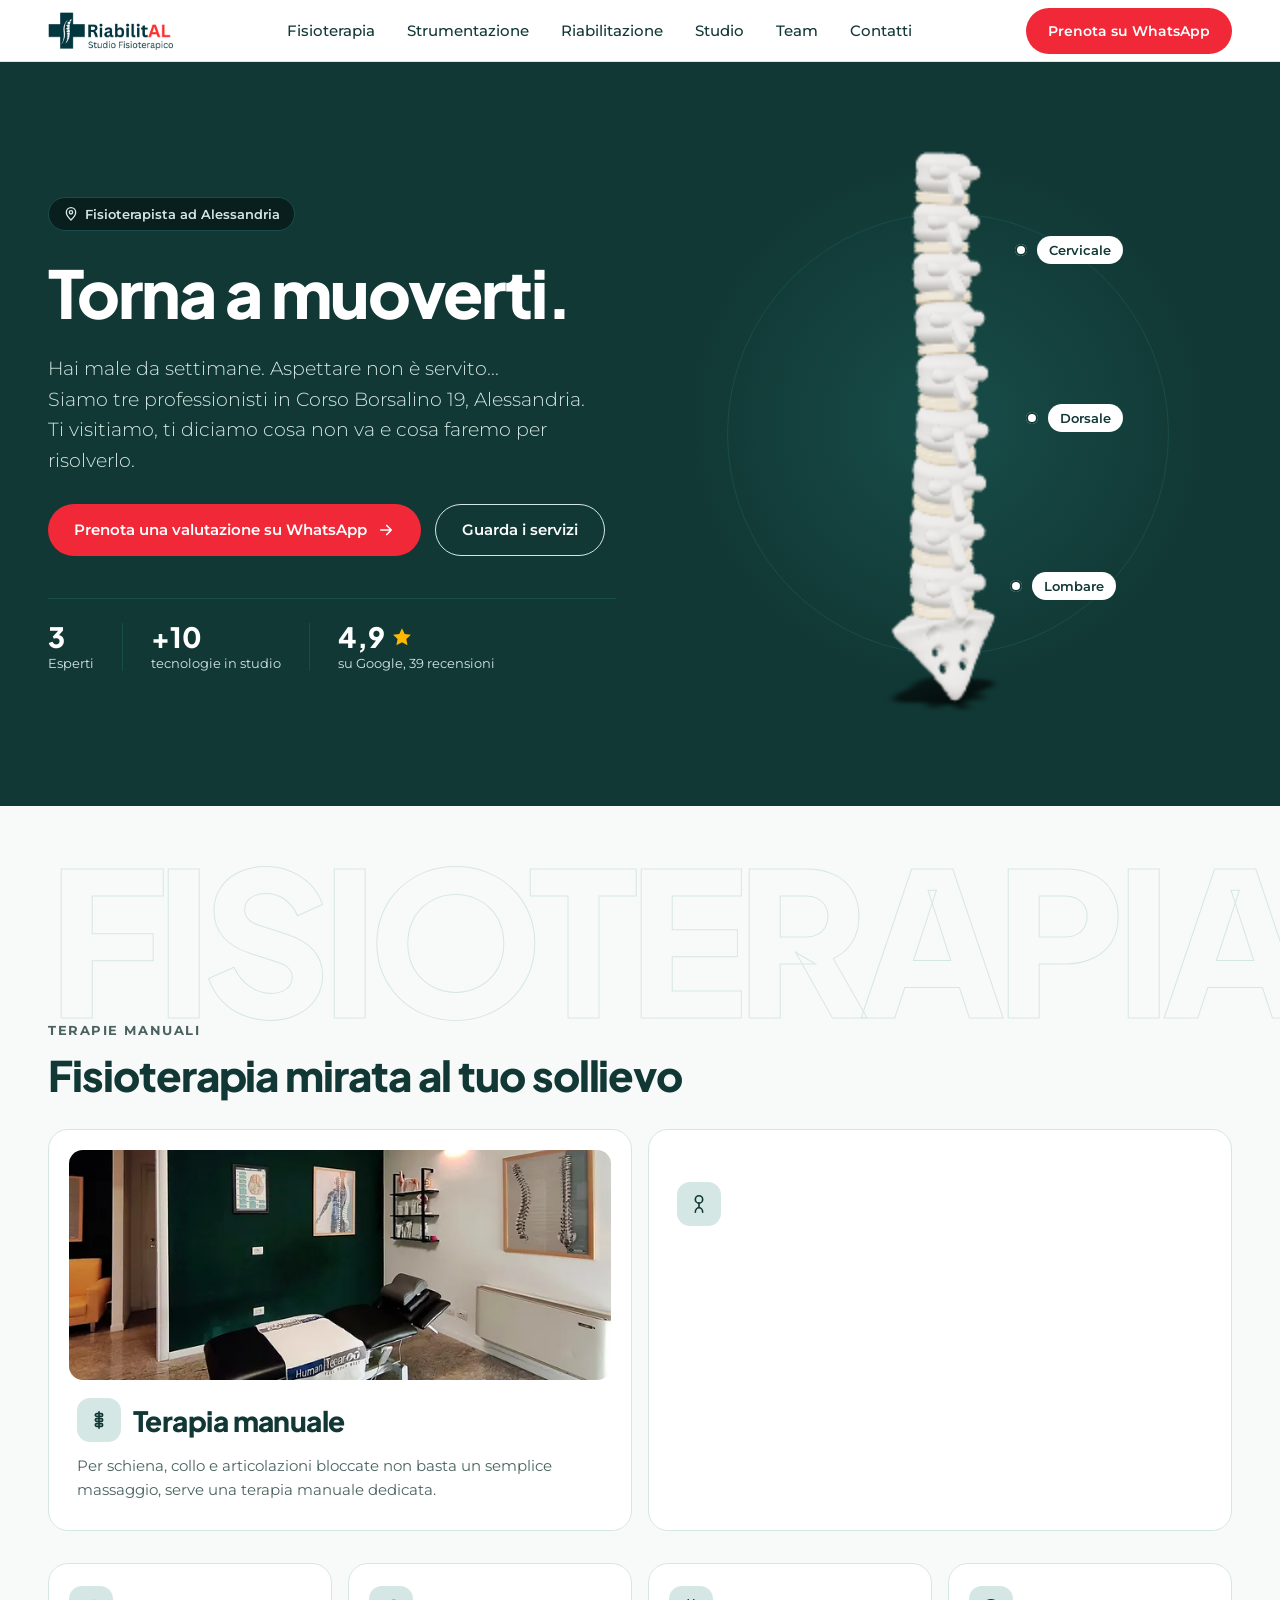
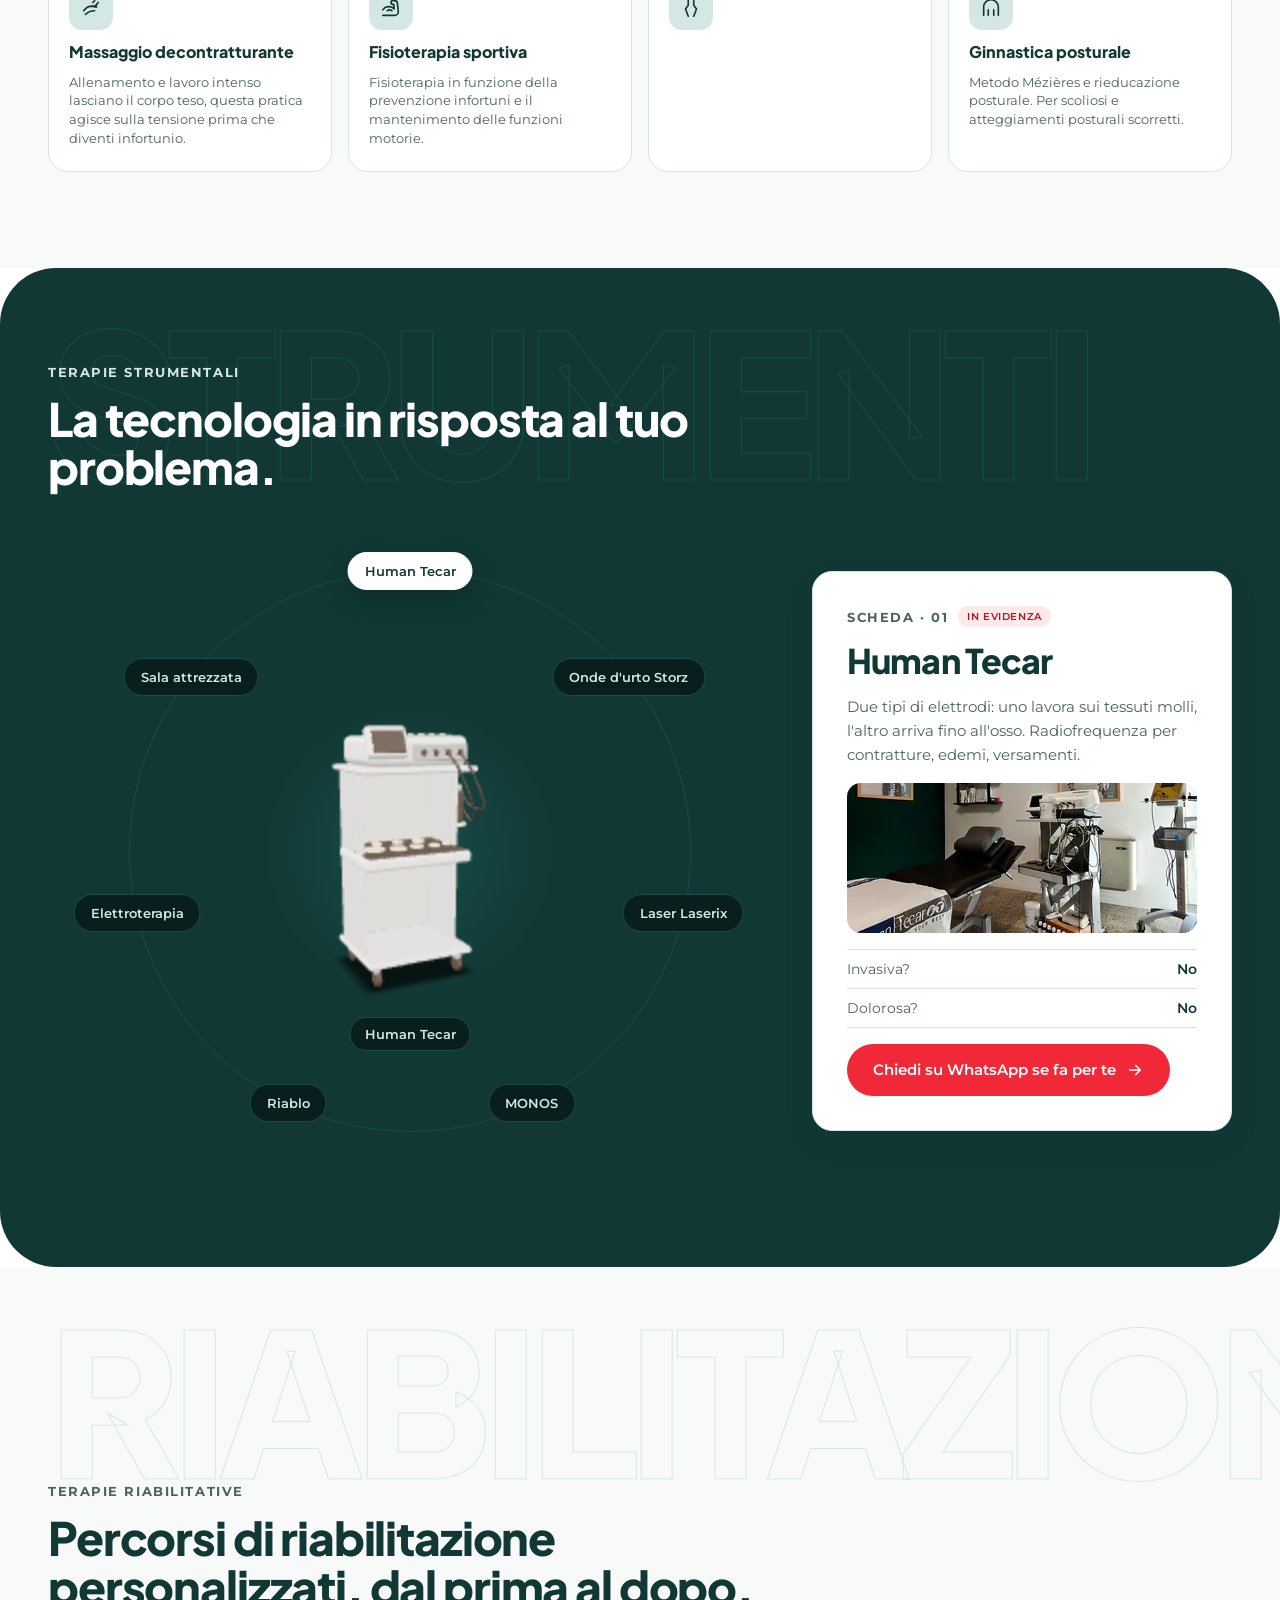
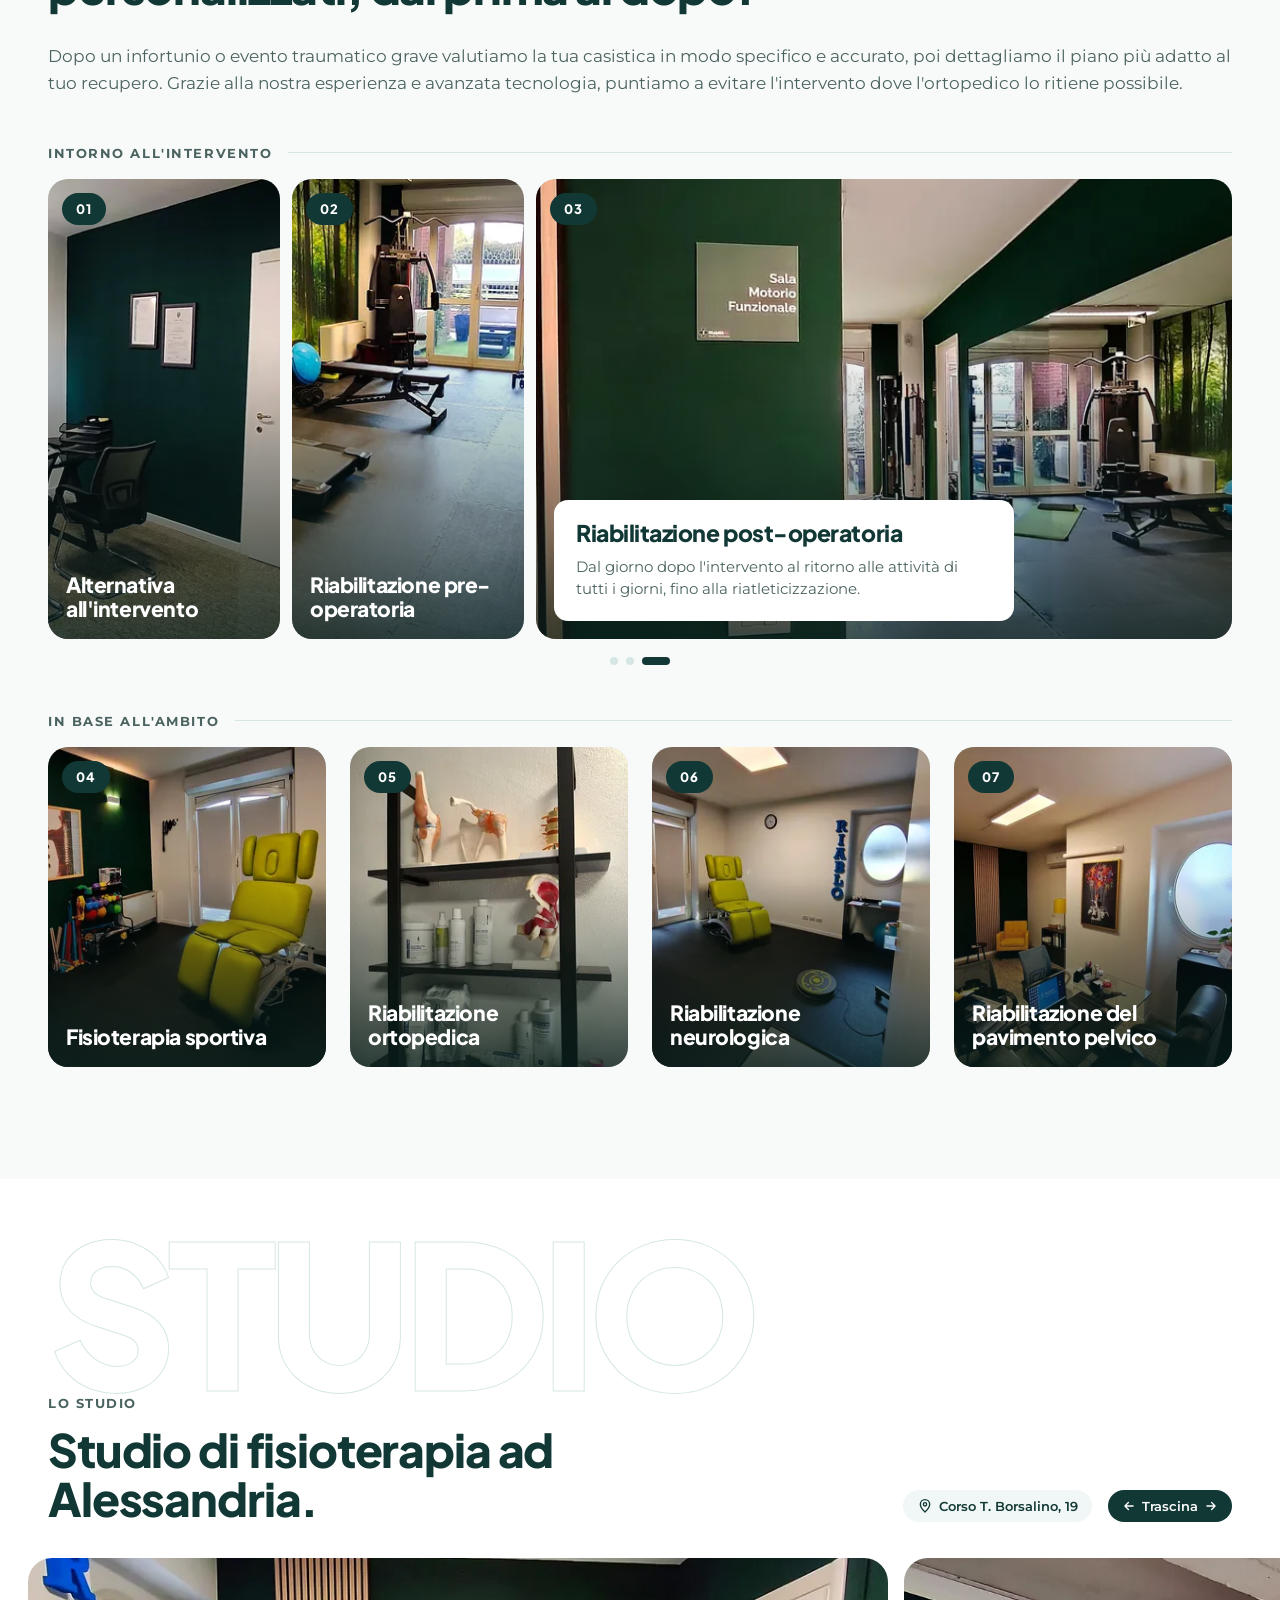
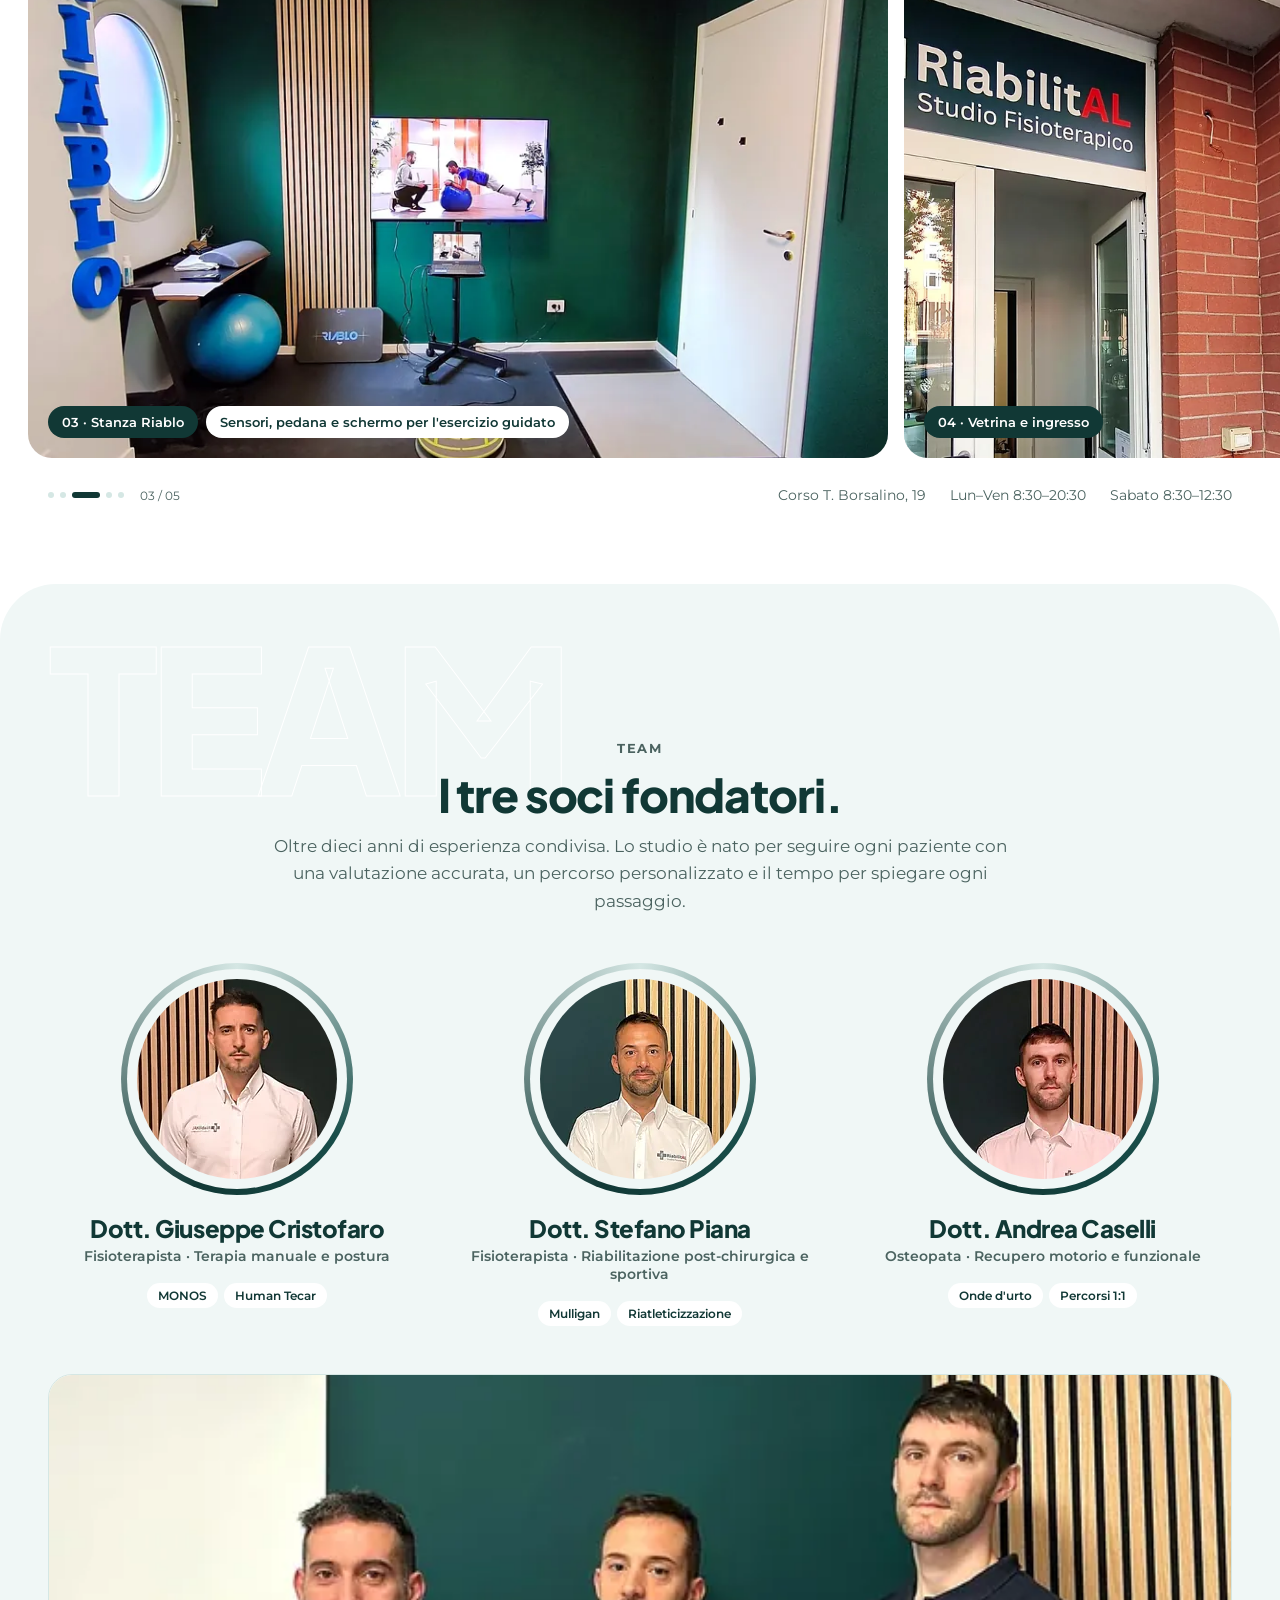
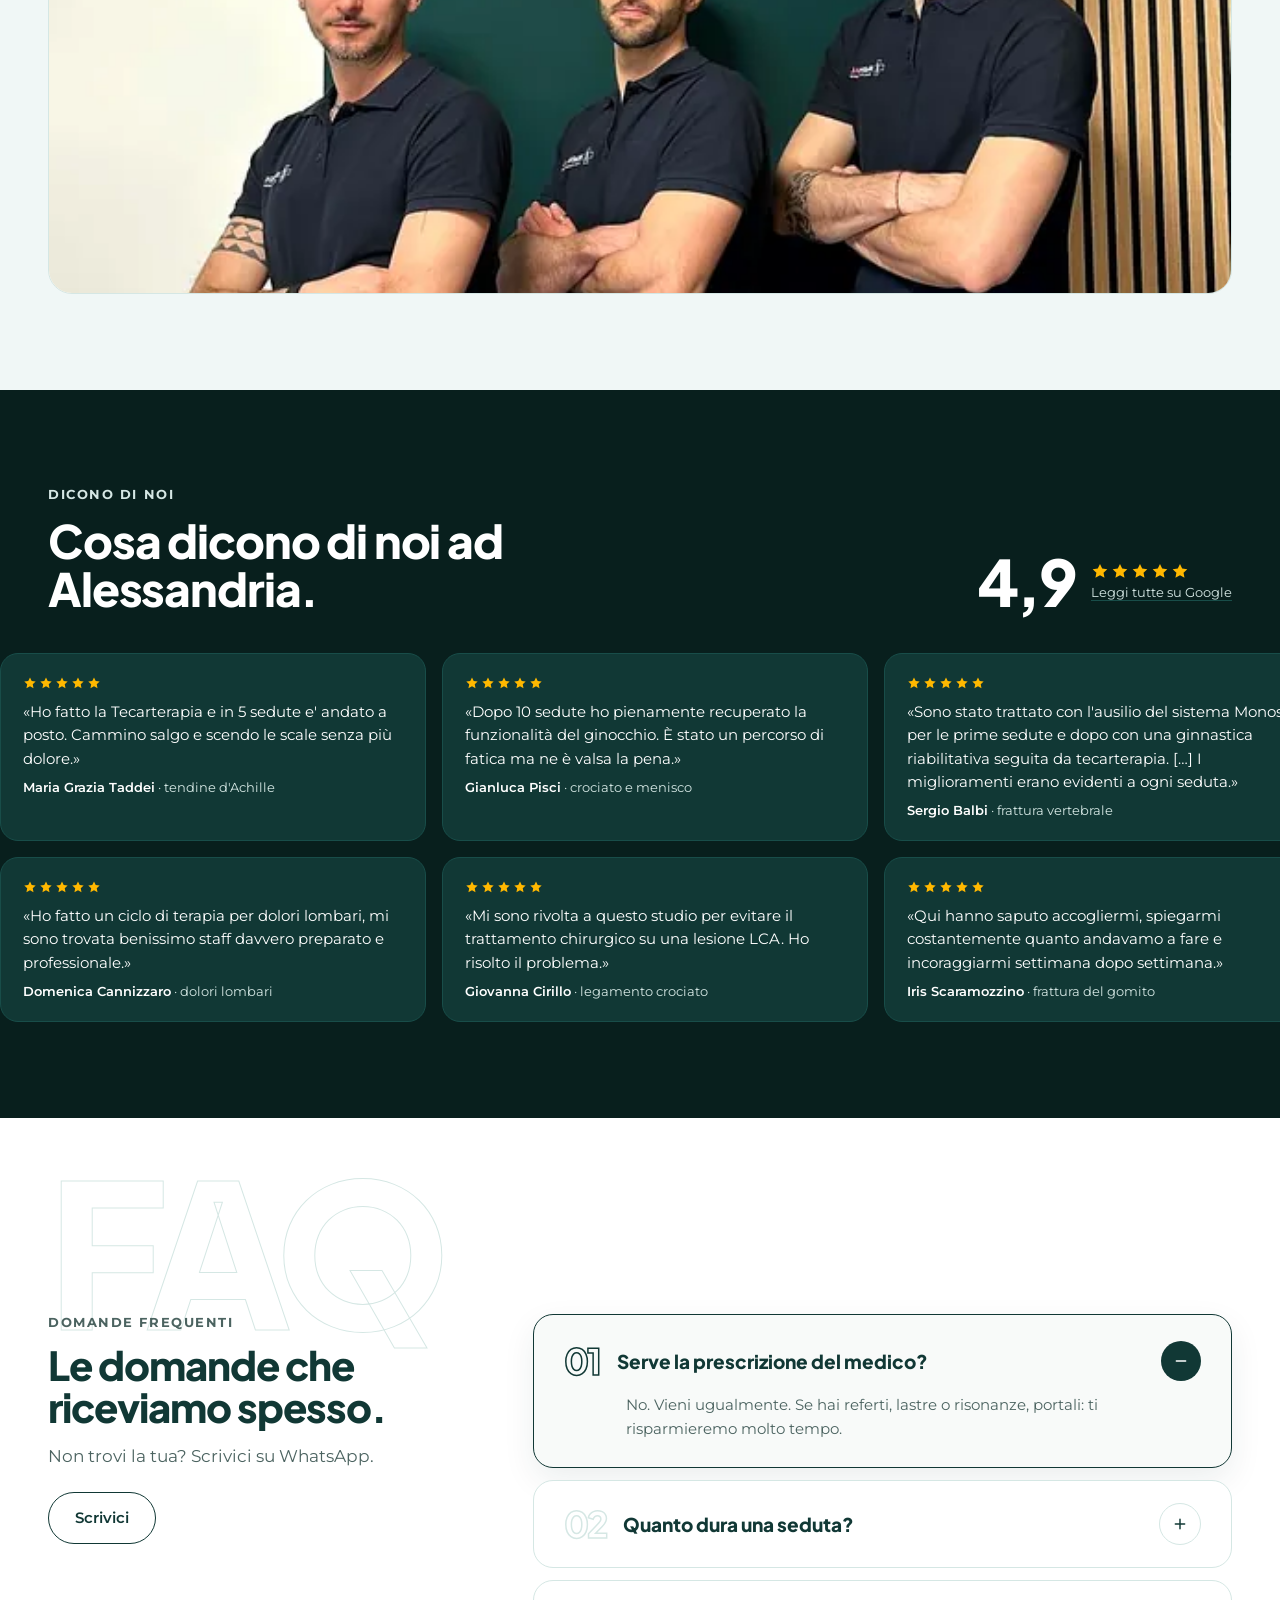
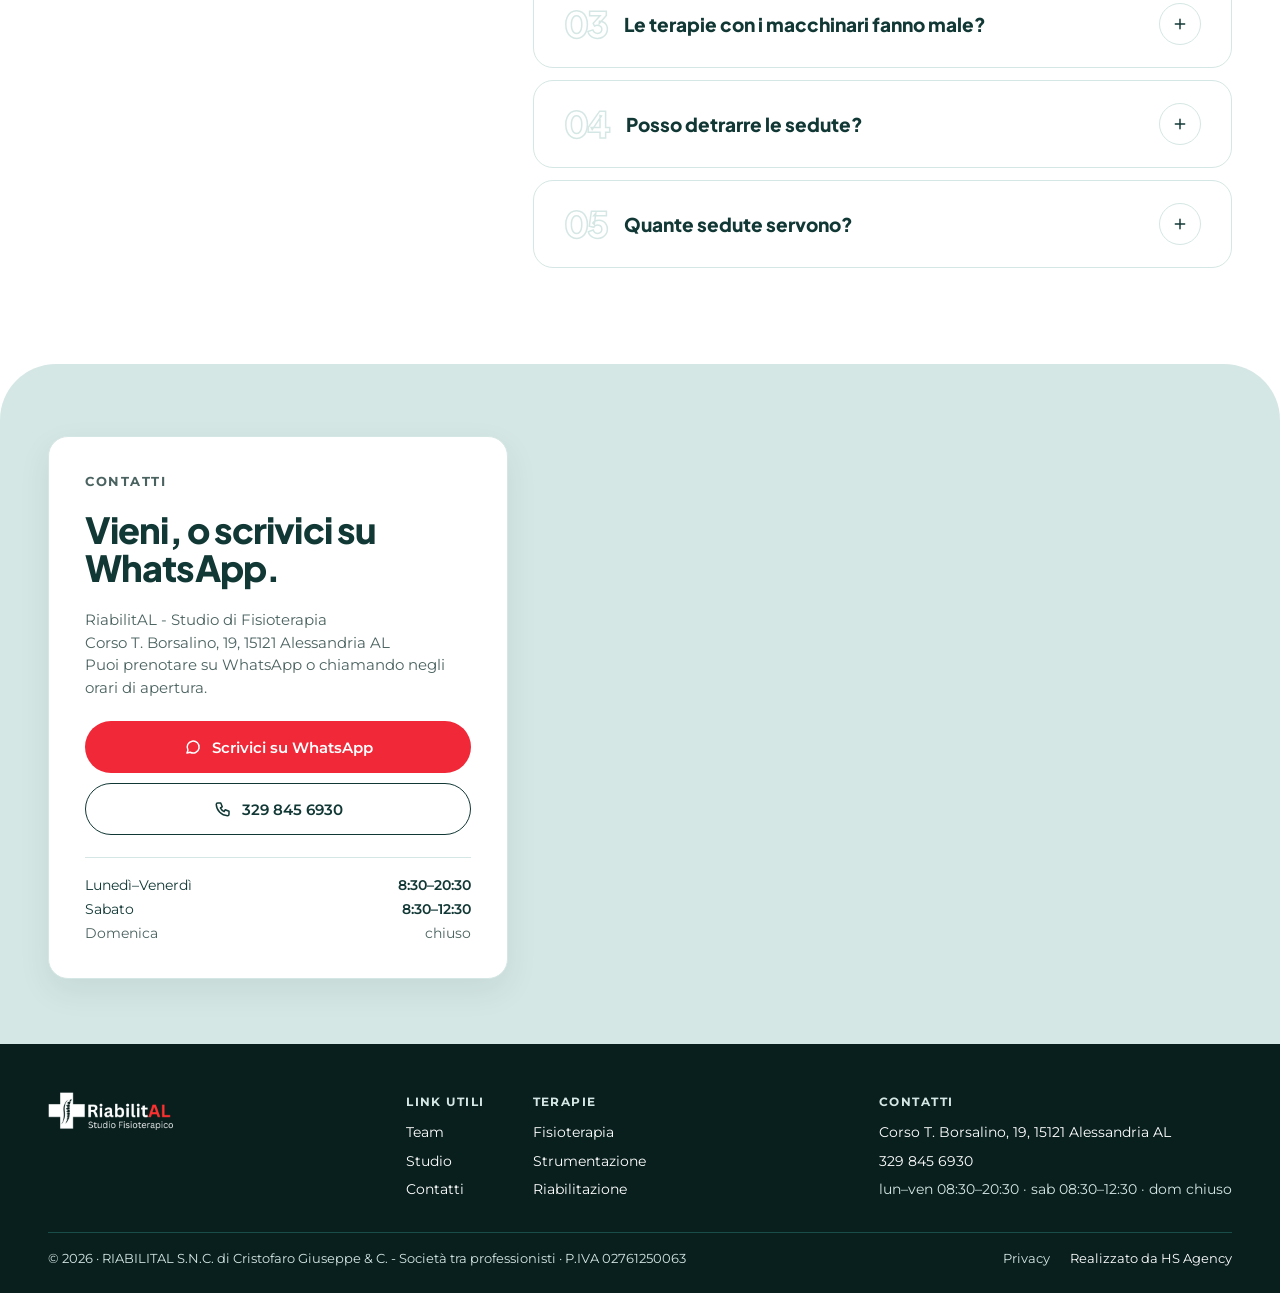
==== index.html @ fcd70bfa "Hero: testo nuovo sotto il titolo Co-Authored-By: Claude Opus 5.5 <noreply@anthropic.com>" ====
<!doctype html>
<html lang="it">
<head>
<meta charset="utf-8">
<meta name="viewport" content="width=device-width, initial-scale=1">
<!-- title e meta description decisi da Gabriele il 13/11 (formula title degli altri clienti) -->
<title>Fisioterapista ad Alessandria | RiabilitAL - Studio di Fisioterapia. Se cerchi riabilitazione, terapia del dolore o onde d'urto vicino a me, RiabilitAL è lo studio da contattare</title>
<meta name="description" content="Fisioterapista ad Alessandria in Corso T. Borsalino 19: terapia manuale, riabilitazione pre e post-operatoria, terapia del dolore, onde d'urto Storz e Tecar.">
<link rel="canonical" href="https://riabilital.it/">
<link rel="icon" href="favicon.ico" sizes="any">
<link rel="icon" type="image/png" sizes="32x32" href="assets/img/favicon-32.png">
<link rel="apple-touch-icon" href="apple-touch-icon.png">
<!-- condivisione (WhatsApp, Facebook): foto dei tre fondatori -->
<meta property="og:type" content="website">
<meta property="og:locale" content="it_IT">
<meta property="og:site_name" content="RiabilitAL - Studio di Fisioterapia">
<meta property="og:title" content="RiabilitAL - Studio di Fisioterapia ad Alessandria">
<meta property="og:description" content="Fisioterapista ad Alessandria in Corso T. Borsalino 19: terapia manuale, riabilitazione pre e post-operatoria, terapia del dolore, onde d'urto Storz e Tecar.">
<meta property="og:url" content="https://riabilital.it/">
<meta property="og:image" content="https://riabilital.it/assets/img/og-riabilital.jpg">
<meta property="og:image:width" content="1200">
<meta property="og:image:height" content="630">
<meta name="twitter:card" content="summary_large_image">
<!-- font serviti dal sito (13/11): si precaricano i due file latin -->
<link rel="preload" href="assets/fonts/plus-jakarta-sans-latin.woff2" as="font" type="font/woff2" crossorigin>
<link rel="preload" href="assets/fonts/montserrat-latin.woff2" as="font" type="font/woff2" crossorigin>
<link rel="stylesheet" href="assets/css/style.css?v=13">
<!-- schema (13/11): solo dati scritti anche in pagina. Niente geo (coordinate esatte non verificate), niente aggregateRating (vietato riportare il voto di Google), niente FAQPage finché FAQ 02 e 04 non sono confermate -->
<script type="application/ld+json">
{
 "@context": "https://schema.org",
 "@type": "Physiotherapy",
 "@id": "https://riabilital.it/#studio",
 "name": "RiabilitAL - Studio di Fisioterapia",
 "legalName": "RIABILITAL S.N.C. di Cristofaro Giuseppe & C. - Società tra professionisti",
 "vatID": "IT02761250063",
 "url": "https://riabilital.it/",
 "logo": "https://riabilital.it/assets/img/logo-riabilital.png",
 "image": [
  "https://riabilital.it/assets/img/og-riabilital.jpg",
  "https://riabilital.it/assets/img/sala-trattamenti-lettino-human-tecar-1400.webp"
 ],
 "telephone": "+39 329 845 6930",
 "address": {
  "@type": "PostalAddress",
  "streetAddress": "Corso T. Borsalino, 19",
  "addressLocality": "Alessandria",
  "postalCode": "15121",
  "addressRegion": "AL",
  "addressCountry": "IT"
 },
 "hasMap": "https://maps.google.com/?cid=10220952688329735269",
 "sameAs": [
  "https://maps.google.com/?cid=10220952688329735269"
 ],
 "areaServed": [
  {
   "@type": "City",
   "name": "Alessandria"
  }
 ],
 "openingHoursSpecification": [
  {
   "@type": "OpeningHoursSpecification",
   "dayOfWeek": [
    "Monday",
    "Tuesday",
    "Wednesday",
    "Thursday",
    "Friday"
   ],
   "opens": "08:30",
   "closes": "20:30"
  },
  {
   "@type": "OpeningHoursSpecification",
   "dayOfWeek": "Saturday",
   "opens": "08:30",
   "closes": "12:30"
  }
 ]
}
</script>
</head>
<body>

<!-- NAVBAR: voci che portano alle sezioni della pagina. Sotto i 1024 px il bottone apre il menu del telefono (13/11). -->
<header class="nav">
<a href="#hero" class="nav-logo" aria-label="RiabilitAL, torna in cima alla pagina"><img class="nav-logo-img" src="assets/img/logo-riabilital.png" alt="RiabilitAL - Studio di Fisioterapia" width="374" height="114"></a>
<nav class="nav-link solo-d" aria-label="Menu principale">
<a href="#fisioterapia">Fisioterapia</a><a href="#strumentazione">Strumentazione</a><a href="#riabilitazione">Riabilitazione</a><a href="#studio">Studio</a><a href="#team">Team</a><a href="#contatti">Contatti</a>
</nav>
<div class="nav-azioni">
<a href="https://wa.me/393298456930?text=Buongiorno%2C%20vorrei%20prenotare%20una%20valutazione%20fisioterapica.%20Avete%20posto..." class="btn cta nav-cta">Prenota su WhatsApp</a>
<button type="button" class="nav-menu solo-m" aria-label="Apri il menu" aria-expanded="false" aria-controls="menu-mobile" data-menu-bottone><svg width="22" height="22" viewBox="0 0 24 24" fill="none" stroke="currentColor" stroke-width="2" stroke-linecap="round" aria-hidden="true"><path d="M4 7h16M4 12h16M4 17h16"/></svg></button>
</div>
<nav id="menu-mobile" class="nav-mobile solo-m" aria-label="Menu" hidden data-menu-mobile>
<a href="#fisioterapia">Fisioterapia</a><a href="#strumentazione">Strumentazione</a><a href="#riabilitazione">Riabilitazione</a><a href="#studio">Studio</a><a href="#team">Team</a><a href="#contatti">Contatti</a>
</nav>
</header>
<!-- Barra di avanzamento della pagina, subito sotto la navbar: stessa barra del sito di prova di Francesco (rossa, 2,5 px, molla stiffness 100 / damping 30), 13/11 -->
<div class="avanzamento" data-avanzamento aria-hidden="true"></div>

<main>

<!-- ═══ HERO ═══ -->
<section id="hero" class="hero scuro">
<div class="wrap hero-griglia">
<div class="hero-testo">
<h1 class="chip hero-h1"><svg class="ic-pin" width="16" height="16" viewBox="0 0 24 24" fill="none" stroke="currentColor" stroke-width="2" stroke-linecap="round" stroke-linejoin="round" aria-hidden="true"><path d="M12 21s-7-6.2-7-11.5A7 7 0 0 1 19 9.5C19 14.8 12 21 12 21z"/><circle cx="12" cy="9.5" r="2.5"/></svg>Fisioterapista ad Alessandria</h1>
<p class="hero-titolo">Torna a muoverti.</p>
<p class="hero-sotto">Hai male da settimane. Aspettare non è servito...<br>Siamo tre professionisti in Corso Borsalino 19, Alessandria.<br>Ti visitiamo, ti diciamo cosa non va e cosa faremo per risolverlo.</p>
<div class="hero-cta">
<a href="https://wa.me/393298456930?text=Buongiorno%2C%20vorrei%20prenotare%20una%20valutazione%20fisioterapica.%20Avete%20posto..." class="btn cta">Prenota una valutazione su WhatsApp<svg width="18" height="18" viewBox="0 0 24 24" fill="none" stroke="currentColor" stroke-width="2.2" stroke-linecap="round" stroke-linejoin="round" aria-hidden="true"><path d="M5 12h14M13 6l6 6-6 6"/></svg></a>
<a href="#fisioterapia" class="btn btn-chiaro">Guarda i servizi</a>
</div>
<div class="hero-numeri">
<div><strong>3</strong><span>Esperti</span></div>
<div><strong>+10</strong><span>tecnologie in studio</span></div>
<div><strong>4,9<svg class="stella" width="22" height="22" viewBox="0 0 24 24" fill="currentColor" aria-hidden="true"><path d="M12 2.5l2.9 6.2 6.8.8-5 4.7 1.3 6.7L12 17.6 5.9 20.9l1.3-6.7-5-4.7 6.8-.8z"/></svg></strong><span>su Google, 39 recensioni</span></div>
</div>
</div>
<div class="hero-3d-col">
<!-- Modello 3D della colonna: creato da noi (colonna-vertebrale.glb), stesso stile dei macchinari, stessi parametri di luce e rotazione -->
<div class="hero-3d">
<span class="hero-3d-anello" aria-hidden="true"></span>
<model-viewer src="assets/models/colonna-vertebrale.glb?v=6" alt="Modello 3D della colonna vertebrale: trascina per ruotarlo" auto-rotate auto-rotate-delay="0" rotation-per-second="30deg" camera-controls disable-zoom shadow-intensity="1.6" shadow-softness="1" exposure="1.25" camera-orbit="-40deg 80deg 105%" interaction-prompt="none" data-modello-3d><div slot="progress-bar"></div></model-viewer>
<a href="#fisioterapia" class="hotspot"><span class="hotspot-punto"><span class="pulse"></span><span></span></span><span class="chip">Cervicale</span></a>
<a href="#fisioterapia" class="hotspot"><span class="hotspot-punto"><span class="pulse"></span><span></span></span><span class="chip">Dorsale</span></a>
<a href="#fisioterapia" class="hotspot"><span class="hotspot-punto"><span class="pulse"></span><span></span></span><span class="chip">Lombare</span></a>
</div>
</div>
</div>
</section>

<!-- ═══ FISIOTERAPIA ═══ desktop: tessere che ruotano ogni 5 s · sotto 1024 px: lista fissa -->
<section id="fisioterapia" class="sez fisio">
<span class="ghost ghost-sez" aria-hidden="true">FISIOTERAPIA</span>
<div class="wrap fisio-corpo">
<div class="sez-testa">
<div class="sez-titoli"><span class="eyebrow">Terapie manuali</span><h2 class="h2">Fisioterapia mirata al tuo sollievo</h2></div>
</div>
<div id="serv-area" class="serv-area" data-serv-area>
<div id="serv-big" class="serv-big" data-serv-big>
<div class="tile sc big" data-k="0"><div class="pw"><!-- foto scelta da Gabriele (13/11) --><img class="ph" src="assets/img/sala-terapia-manuale-lettino-poster-640.webp" srcset="assets/img/sala-terapia-manuale-lettino-poster-640.webp 640w, assets/img/sala-terapia-manuale-lettino-poster-1200.webp 1200w" sizes="(min-width:1024px) min(592px, calc(50vw - 96px)), calc(100vw - 70px)" width="640" height="360" alt="Sala di terapia manuale con il lettino nero, la parete verde e il poster della colonna vertebrale" loading="lazy" decoding="async"></div><div class="bd"><div class="hd"><span class="ico"><svg width="22" height="22" viewBox="0 0 24 24" fill="none" stroke="currentColor" stroke-width="1.8" stroke-linecap="round" stroke-linejoin="round" aria-hidden="true"><path d="M12 3v18"/><rect x="8" y="5" width="8" height="3" rx="1.5"/><rect x="8" y="10.5" width="8" height="3" rx="1.5"/><rect x="8" y="16" width="8" height="3" rx="1.5"/></svg></span><h3 class="tb">Terapia manuale</h3></div><h3 class="ts">Terapia manuale</h3><p class="lt">Per schiena, collo e articolazioni bloccate non basta un semplice massaggio, serve una terapia manuale dedicata.</p><p class="sl">Per schiena, collo e articolazioni bloccate non basta un semplice massaggio, serve una terapia manuale dedicata.</p></div></div>
<div class="tile sc big" data-k="5"><div class="pw"><!-- FOTO PROVVISORIA, la più vicina. Qui va: mobilizzazione del collo --><img class="ph" src="assets/img/parete-poster-colonna-vertebrale-640.webp" srcset="assets/img/parete-poster-colonna-vertebrale-640.webp 640w, assets/img/parete-poster-colonna-vertebrale-1200.webp 1200w" sizes="(min-width:1024px) min(592px, calc(50vw - 96px)), calc(100vw - 70px)" width="640" height="360" alt="Parete verde dello studio con il poster della colonna vertebrale e una mensola di modelli anatomici" loading="lazy" decoding="async"></div><div class="bd"><div class="hd"><span class="ico"><svg width="22" height="22" viewBox="0 0 24 24" fill="none" stroke="currentColor" stroke-width="1.8" stroke-linecap="round" stroke-linejoin="round" aria-hidden="true"><circle cx="12" cy="7" r="4"/><path d="M12 11v4M8 21c0-3 2-5 4-5s4 2 4 5"/></svg></span><h3 class="tb">Osteopatia</h3></div><h3 class="ts">Osteopatia</h3><p class="lt">Tecniche manuali, niente di invasivo. Efficace contro lombalgie, cervicalgie, cefalee.</p><p class="sl">Tecniche manuali, niente di invasivo. Efficace contro lombalgie, cervicalgie, cefalee.</p></div></div>
</div>
<div id="serv-small" class="serv-small" data-serv-small>
<div class="tile sc small" data-k="1"><div class="pw"><!-- FOTO PROVVISORIA, la più vicina. Qui va: massaggio decontratturante sul lettino --><img class="ph" src="assets/img/lettino-sala-terapia-fisica-640.webp" srcset="assets/img/lettino-sala-terapia-fisica-640.webp 640w, assets/img/lettino-sala-terapia-fisica-1200.webp 1200w" sizes="(min-width:1024px) min(592px, calc(50vw - 96px)), calc(100vw - 70px)" width="640" height="360" alt="Sala di terapia fisica con il lettino in primo piano, le mensole e i macchinari sullo sfondo" loading="lazy" decoding="async"></div><div class="bd"><div class="hd"><span class="ico"><svg width="22" height="22" viewBox="0 0 24 24" fill="none" stroke="currentColor" stroke-width="1.8" stroke-linecap="round" stroke-linejoin="round" aria-hidden="true"><path d="M4 15c3-4 6-5 9-5l5 1"/><path d="M6 19c3-3 6-4 10-4"/><path d="M14 6l2-2M18 8l2-2M15 10l3-1"/></svg></span><h3 class="tb">Massaggio decontratturante</h3></div><h3 class="ts">Massaggio decontratturante</h3><p class="lt">Allenamento e lavoro intenso lasciano il corpo teso, questa pratica agisce sulla tensione prima che diventi infortunio.</p><p class="sl">Allenamento e lavoro intenso lasciano il corpo teso, questa pratica agisce sulla tensione prima che diventi infortunio.</p></div></div>
<div class="tile sc small" data-k="2"><div class="pw"><!-- foto scelta da Gabriele (13/11) --><img class="ph" src="assets/img/sala-trattamenti-lettino-finestra-640.webp" srcset="assets/img/sala-trattamenti-lettino-finestra-640.webp 640w, assets/img/sala-trattamenti-lettino-finestra-1200.webp 1200w" sizes="(min-width:1024px) min(592px, calc(50vw - 96px)), calc(100vw - 70px)" width="640" height="360" alt="Sala trattamenti con il lettino al centro, la porta finestra e un apparecchio per terapia fisica" loading="lazy" decoding="async"></div><div class="bd"><div class="hd"><span class="ico"><svg width="22" height="22" viewBox="0 0 24 24" fill="none" stroke="currentColor" stroke-width="1.8" stroke-linecap="round" stroke-linejoin="round" aria-hidden="true"><path d="M3 20h13a4 4 0 0 0 4-4l-1-9a3 3 0 0 0-3-3h-2a2 2 0 0 0 0 4h1l.5 5c-1.5-2-4-2.8-6.5-2.5C6 10.8 4 12.5 3 14"/><path d="M8 15c1.5-1.2 3.5-1.2 5 0"/></svg></span><h3 class="tb">Fisioterapia sportiva</h3></div><h3 class="ts">Fisioterapia sportiva</h3><p class="lt">Fisioterapia in funzione della prevenzione infortuni e il mantenimento delle funzioni motorie.</p><p class="sl">Fisioterapia in funzione della prevenzione infortuni e il mantenimento delle funzioni motorie.</p></div></div>
<div class="tile sc small" data-k="3"><div class="pw"><!-- foto scelta da Gabriele (13/11) --><img class="ph" src="assets/img/sala-laser-apparecchi-terapia-fisica-640.webp" srcset="assets/img/sala-laser-apparecchi-terapia-fisica-640.webp 640w, assets/img/sala-laser-apparecchi-terapia-fisica-1200.webp 1200w" sizes="(min-width:1024px) min(592px, calc(50vw - 96px)), calc(100vw - 70px)" width="640" height="360" alt="Sala con il laser Laserix Pro e l'apparecchio per onde d'urto Storz, sotto il poster dei muscoli" loading="lazy" decoding="async"></div><div class="bd"><div class="hd"><span class="ico"><svg width="22" height="22" viewBox="0 0 24 24" fill="none" stroke="currentColor" stroke-width="1.8" stroke-linecap="round" stroke-linejoin="round" aria-hidden="true"><path d="M9 3v6l-3 4 3 8M15 3v6l3 4-3 8"/></svg></span><h3 class="tb">Terapia del dolore</h3></div><h3 class="ts">Terapia del dolore</h3><p class="lt">Terapia manuale, esercizio e neuromodulazione MONOS: molto efficaci contro dolori cronici.</p><p class="sl">Terapia manuale, esercizio e neuromodulazione MONOS: molto efficaci contro dolori cronici.</p></div></div>
<div class="tile sc small" data-k="4"><div class="pw"><!-- foto scelta da Gabriele (13/11) --><img class="ph" src="assets/img/sala-motoria-ginnastica-posturale-640.webp" srcset="assets/img/sala-motoria-ginnastica-posturale-640.webp 640w, assets/img/sala-motoria-ginnastica-posturale-1200.webp 1200w" sizes="(min-width:1024px) min(592px, calc(50vw - 96px)), calc(100vw - 70px)" width="640" height="360" alt="Sala motoria con cyclette, tapis roulant e panca, davanti alla parete con la foto del bosco" loading="lazy" decoding="async"></div><div class="bd"><div class="hd"><span class="ico"><svg width="22" height="22" viewBox="0 0 24 24" fill="none" stroke="currentColor" stroke-width="1.8" stroke-linecap="round" stroke-linejoin="round" aria-hidden="true"><path d="M4 20v-9a8 8 0 0 1 16 0v9"/><path d="M9 20v-6M15 20v-6"/></svg></span><h3 class="tb">Ginnastica posturale</h3></div><h3 class="ts">Ginnastica posturale</h3><p class="lt">Metodo Mézières e rieducazione posturale. Per scoliosi e atteggiamenti posturali scorretti.</p><p class="sl">Metodo Mézières e rieducazione posturale. Per scoliosi e atteggiamenti posturali scorretti.</p></div></div>
</div>
</div>
</div>
</section>

<!-- ═══ STRUMENTAZIONE ═══ orbita che gira (60 s), la scheda cambia al tocco -->
<section id="strumentazione" class="strum scuro dots">
<span class="ghost ghost-sez ghost-strum solo-d" aria-hidden="true">STRUMENTI</span>
<div class="wrap strum-corpo">
<div class="sez-testa">
<div class="sez-titoli"><span class="eyebrow">Terapie strumentali</span><h2 class="h2">La tecnologia in risposta al tuo problema.</h2></div>
</div>
<div class="strum-griglia" data-strumenti>
<div class="orbita-palco">
<span class="orbita-anello" aria-hidden="true"></span>
<span class="orbita-alone" aria-hidden="true"></span>
<div class="orbit" role="group" aria-label="I macchinari">
<button type="button" class="node" data-macchina="human-tecar" aria-pressed="true" aria-controls="scheda-human-tecar"><span class="chip nodetxt">Human Tecar</span></button>
<button type="button" class="node" data-macchina="onde-urto-storz" aria-pressed="false" aria-controls="scheda-onde-urto-storz"><span class="chip nodetxt">Onde d'urto Storz</span></button>
<button type="button" class="node" data-macchina="laser-laserix" aria-pressed="false" aria-controls="scheda-laser-laserix"><span class="chip nodetxt">Laser Laserix</span></button>
<button type="button" class="node" data-macchina="monos" aria-pressed="false" aria-controls="scheda-monos"><span class="chip nodetxt">MONOS</span></button>
<button type="button" class="node" data-macchina="riablo" aria-pressed="false" aria-controls="scheda-riablo"><span class="chip nodetxt">Riablo</span></button>
<button type="button" class="node" data-macchina="elettroterapia" aria-pressed="false" aria-controls="scheda-elettroterapia"><span class="chip nodetxt">Elettroterapia</span></button>
<button type="button" class="node" data-macchina="sala-attrezzata" aria-pressed="false" aria-controls="scheda-sala-attrezzata"><span class="chip nodetxt">Sala attrezzata</span></button>
</div>
<!-- Modello 3D del macchinario scelto. Se ne carica uno alla volta: il file sta in data-modello sulla scheda e si carica al tocco. -->
<div class="modello-3d">
<model-viewer src="assets/models/human-tecar.glb" alt="Modello 3D di Human Tecar: trascina per ruotarlo" loading="lazy" auto-rotate auto-rotate-delay="0" rotation-per-second="7.5deg" camera-controls disable-zoom shadow-intensity="1.6" shadow-softness="1" exposure="1.25" camera-orbit="-25deg 78deg 105%" interaction-prompt="none" data-modello-3d data-modello-macchina><div slot="progress-bar"></div></model-viewer>
</div>
<span class="chip chip-buio modello-didascalia solo-d" data-modello-nome>Human Tecar</span>
</div>
<div class="strum-chips solo-m" role="group" aria-label="I macchinari">
<button type="button" class="chip" data-macchina="human-tecar" aria-pressed="true" aria-controls="scheda-human-tecar">Human Tecar</button>
<button type="button" class="chip" data-macchina="onde-urto-storz" aria-pressed="false" aria-controls="scheda-onde-urto-storz">Onde d'urto Storz</button>
<button type="button" class="chip" data-macchina="laser-laserix" aria-pressed="false" aria-controls="scheda-laser-laserix">Laser Laserix</button>
<button type="button" class="chip" data-macchina="monos" aria-pressed="false" aria-controls="scheda-monos">MONOS</button>
<button type="button" class="chip" data-macchina="riablo" aria-pressed="false" aria-controls="scheda-riablo">Riablo</button>
<button type="button" class="chip" data-macchina="elettroterapia" aria-pressed="false" aria-controls="scheda-elettroterapia">Elettroterapia</button>
<button type="button" class="chip" data-macchina="sala-attrezzata" aria-pressed="false" aria-controls="scheda-sala-attrezzata">Sala attrezzata</button>
</div>
<div class="strum-schede" aria-live="polite">
<article class="tile lift scheda" id="scheda-human-tecar" data-scheda="human-tecar" data-modello="assets/models/human-tecar.glb">
<div class="scheda-testa"><span class="eyebrow">Scheda · 01</span><span class="chip chip-evidenza">In evidenza</span></div>
<h3>Human Tecar</h3>
<p>Due tipi di elettrodi: uno lavora sui tessuti molli, l'altro arriva fino all'osso. Radiofrequenza per contratture, edemi, versamenti.</p>
<!-- FOTO PROVVISORIA, la più vicina. Qui va: Human Tecar in uso su un paziente --><img class="ph scheda-foto solo-d" src="assets/img/human-tecar-carrello-352.webp?v=2" srcset="assets/img/human-tecar-carrello-352.webp?v=2 1x, assets/img/human-tecar-carrello-704.webp?v=2 2x" width="352" height="150" alt="Human Tecar sul suo carrello in sala trattamenti, con le prese e i cavi degli elettrodi" loading="lazy" decoding="async">
<dl class="scheda-dati"><div><dt>Invasiva?</dt><dd>No</dd></div><div><dt>Dolorosa?</dt><dd>No</dd></div></dl>
<a href="https://wa.me/393298456930?text=Buongiorno%2C%20vorrei%20prenotare%20una%20valutazione%20fisioterapica.%20Avete%20posto..." class="btn cta">Chiedi su WhatsApp se fa per te<svg class="solo-d" width="18" height="18" viewBox="0 0 24 24" fill="none" stroke="currentColor" stroke-width="2.2" stroke-linecap="round" stroke-linejoin="round" aria-hidden="true"><path d="M5 12h14M13 6l6 6-6 6"/></svg></a>
</article>
<!-- Schede 01-06: testi rivisti da Gabriele il 13/11 (design/COPY-HOME-da-rivedere.md); "Invasiva?" = colonna "Aghi?", "Dolorosa?" = colonna "Fa male?" di ARNO. -->
<article class="tile lift scheda" id="scheda-onde-urto-storz" data-scheda="onde-urto-storz" data-modello="assets/models/onde-urto-storz.glb" hidden>
<div class="scheda-testa"><span class="eyebrow">Scheda · 02</span></div>
<h3>Onde d'urto Storz</h3>
<p>Centro specializzato Storz Medical. Onde d'urto focali utilizzate in ambito ortopedico, urologico ed estetico. Per problemi persistenti.</p>
<!-- FOTO PROVVISORIA, la più vicina. Qui va: onde d'urto Storz in uso su un paziente --><img class="ph scheda-foto solo-d" src="assets/img/onde-urto-storz-apparecchio-352.webp?v=2" srcset="assets/img/onde-urto-storz-apparecchio-352.webp?v=2 1x, assets/img/onde-urto-storz-apparecchio-704.webp?v=2 2x" width="352" height="150" alt="Apparecchio per onde d'urto Storz Medical con lo schermo e il manipolo" loading="lazy" decoding="async">
<dl class="scheda-dati"><div><dt>Invasiva?</dt><dd>No</dd></div><div><dt>Dolorosa?</dt><dd>Un po', per qualche minuto</dd></div></dl>
<a href="https://wa.me/393298456930?text=Buongiorno%2C%20vorrei%20prenotare%20una%20valutazione%20fisioterapica.%20Avete%20posto..." class="btn cta">Chiedi su WhatsApp se fa per te<svg class="solo-d" width="18" height="18" viewBox="0 0 24 24" fill="none" stroke="currentColor" stroke-width="2.2" stroke-linecap="round" stroke-linejoin="round" aria-hidden="true"><path d="M5 12h14M13 6l6 6-6 6"/></svg></a>
</article>
<article class="tile lift scheda" id="scheda-laser-laserix" data-scheda="laser-laserix" data-modello="assets/models/laser-laserix.glb" hidden>
<div class="scheda-testa"><span class="eyebrow">Scheda · 03</span></div>
<h3>Laser Laserix</h3>
<p>Laser ad alta potenza. Laser che arriva dove la pomata non arriva. Infiammazioni, traumi, articolazioni.</p>
<!-- FOTO PROVVISORIA, la più vicina. Qui va: laser Laserix in uso su un paziente --><img class="ph scheda-foto solo-d" src="assets/img/laser-laserix-pro-352.webp?v=2" srcset="assets/img/laser-laserix-pro-352.webp?v=2 1x, assets/img/laser-laserix-pro-704.webp?v=2 2x" width="352" height="150" alt="Laser Laserix Pro: il braccio snodato con il manipolo e lo schermo" loading="lazy" decoding="async">
<dl class="scheda-dati"><div><dt>Invasiva?</dt><dd>No</dd></div><div><dt>Dolorosa?</dt><dd>No</dd></div></dl>
<a href="https://wa.me/393298456930?text=Buongiorno%2C%20vorrei%20prenotare%20una%20valutazione%20fisioterapica.%20Avete%20posto..." class="btn cta">Chiedi su WhatsApp se fa per te<svg class="solo-d" width="18" height="18" viewBox="0 0 24 24" fill="none" stroke="currentColor" stroke-width="2.2" stroke-linecap="round" stroke-linejoin="round" aria-hidden="true"><path d="M5 12h14M13 6l6 6-6 6"/></svg></a>
</article>
<article class="tile lift scheda" id="scheda-monos" data-scheda="monos" data-modello="assets/models/monos.glb" hidden>
<div class="scheda-testa"><span class="eyebrow">Scheda · 04</span></div>
<h3>MONOS</h3>
<p>Elettrodi con stimoli a frequenze variabili per calmare i nervi. Per lombalgie, sciatica, ernia, tunnel carpale. Centro autorizzato MONOS.</p>
<!-- FOTO PROVVISORIA, la più vicina. Qui va: MONOS in uso su un paziente --><img class="ph scheda-foto solo-d" src="assets/img/apparecchio-neuromodulation-system-352.webp?v=2" srcset="assets/img/apparecchio-neuromodulation-system-352.webp?v=2 1x, assets/img/apparecchio-neuromodulation-system-704.webp?v=2 2x" width="352" height="150" alt="Apparecchio giallo per la neuromodulazione MONOS sul suo stativo" loading="lazy" decoding="async">
<dl class="scheda-dati"><div><dt>Invasiva?</dt><dd>No</dd></div><div><dt>Dolorosa?</dt><dd>No</dd></div></dl>
<a href="https://wa.me/393298456930?text=Buongiorno%2C%20vorrei%20prenotare%20una%20valutazione%20fisioterapica.%20Avete%20posto..." class="btn cta">Chiedi su WhatsApp se fa per te<svg class="solo-d" width="18" height="18" viewBox="0 0 24 24" fill="none" stroke="currentColor" stroke-width="2.2" stroke-linecap="round" stroke-linejoin="round" aria-hidden="true"><path d="M5 12h14M13 6l6 6-6 6"/></svg></a>
</article>
<article class="tile lift scheda" id="scheda-riablo" data-scheda="riablo" data-modello="assets/models/riablo.glb" hidden>
<div class="scheda-testa"><span class="eyebrow">Scheda · 05</span></div>
<h3>Riablo</h3>
<p>Pedana e sensori altamente tecnologici. Vedi a schermo come stai svolgendo un movimento.</p>
<!-- FOTO PROVVISORIA, la più vicina. Qui va: Riablo in uso su un paziente --><img class="ph scheda-foto solo-d" src="assets/img/riablo-pedana-e-tavoletta-352.webp?v=2" srcset="assets/img/riablo-pedana-e-tavoletta-352.webp?v=2 1x, assets/img/riablo-pedana-e-tavoletta-704.webp?v=2 2x" width="352" height="150" alt="Pedana Riablo appoggiata alla parete e tavoletta di equilibrio sul pavimento" loading="lazy" decoding="async">
<dl class="scheda-dati"><div><dt>Invasiva?</dt><dd>No</dd></div><div><dt>Dolorosa?</dt><dd>No</dd></div></dl>
<a href="https://wa.me/393298456930?text=Buongiorno%2C%20vorrei%20prenotare%20una%20valutazione%20fisioterapica.%20Avete%20posto..." class="btn cta">Chiedi su WhatsApp se fa per te<svg class="solo-d" width="18" height="18" viewBox="0 0 24 24" fill="none" stroke="currentColor" stroke-width="2.2" stroke-linecap="round" stroke-linejoin="round" aria-hidden="true"><path d="M5 12h14M13 6l6 6-6 6"/></svg></a>
</article>
<article class="tile lift scheda" id="scheda-elettroterapia" data-scheda="elettroterapia" data-modello="assets/models/elettroterapia.glb" hidden>
<div class="scheda-testa"><span class="eyebrow">Scheda · 06</span></div>
<h3>Elettroterapia</h3>
<p>Correnti a bassa frequenza per ridurre il dolore e rilassare il muscolo. Spesso nelle prime sedute.</p>
<!-- FOTO PROVVISORIA, la più vicina. Qui va: elettroterapia in uso su un paziente --><img class="ph scheda-foto solo-d" src="assets/img/carrello-apparecchi-terapia-fisica-352.webp?v=2" srcset="assets/img/carrello-apparecchi-terapia-fisica-352.webp?v=2 1x, assets/img/carrello-apparecchi-terapia-fisica-704.webp?v=2 2x" width="352" height="150" alt="Carrello con due apparecchi per terapia fisica, accanto alla scrivania" loading="lazy" decoding="async">
<dl class="scheda-dati"><div><dt>Invasiva?</dt><dd>No</dd></div><div><dt>Dolorosa?</dt><dd>No</dd></div></dl>
<a href="https://wa.me/393298456930?text=Buongiorno%2C%20vorrei%20prenotare%20una%20valutazione%20fisioterapica.%20Avete%20posto..." class="btn cta">Chiedi su WhatsApp se fa per te<svg class="solo-d" width="18" height="18" viewBox="0 0 24 24" fill="none" stroke="currentColor" stroke-width="2.2" stroke-linecap="round" stroke-linejoin="round" aria-hidden="true"><path d="M5 12h14M13 6l6 6-6 6"/></svg></a>
</article>
<!-- PROVVISORIA: scheda 07 scritta solo con il fatto in CLIENTE.md §3 (sala motoria funzionale). Niente dati Invasiva/Dolorosa, niente marche. Decisione 12/11. -->
<article class="tile lift scheda" id="scheda-sala-attrezzata" data-scheda="sala-attrezzata" data-modello="assets/models/sala-attrezzata.glb" data-provvisoria hidden>
<div class="scheda-testa"><span class="eyebrow">Scheda · 07</span></div>
<h3>Sala attrezzata</h3>
<p>Palestra con stazione multifunzione, cavi, tapis roulant, cyclette e panche.</p>
<img class="ph scheda-foto solo-d" src="assets/img/sala-attrezzata-stazione-multifunzione-352.webp?v=2" srcset="assets/img/sala-attrezzata-stazione-multifunzione-352.webp?v=2 1x, assets/img/sala-attrezzata-stazione-multifunzione-704.webp?v=2 2x" width="352" height="150" alt="Stazione multifunzione della sala attrezzata davanti alla vetrata" loading="lazy" decoding="async">
<a href="https://wa.me/393298456930?text=Buongiorno%2C%20vorrei%20prenotare%20una%20valutazione%20fisioterapica.%20Avete%20posto..." class="btn cta">Chiedi su WhatsApp se fa per te<svg class="solo-d" width="18" height="18" viewBox="0 0 24 24" fill="none" stroke="currentColor" stroke-width="2.2" stroke-linecap="round" stroke-linejoin="round" aria-hidden="true"><path d="M5 12h14M13 6l6 6-6 6"/></svg></a>
</article>
</div>
</div>
</div>
</section>

<!-- ═══ RIABILITAZIONE ═══ desktop: pannelli + foto grandi · sotto 1024 px: lista a righe -->
<section id="riabilitazione" class="sez riab">
<span class="ghost ghost-sez ghost-riab" aria-hidden="true">RIABILITAZIONE</span>
<div class="wrap riab-corpo">
<div class="sez-testa">
<div class="sez-titoli"><span class="eyebrow">Terapie Riabilitative</span><h2 class="h2">Percorsi di riabilitazione personalizzati, dal prima al dopo.</h2></div>
<p class="lead">Dopo un infortunio o evento traumatico grave valutiamo la tua casistica in modo specifico e accurato, poi dettagliamo il piano più adatto al tuo recupero. Grazie alla nostra esperienza e avanzata tecnologia, puntiamo a evitare l'intervento dove l'ortopedico lo ritiene possibile.</p>
</div>

<div class="riab-desktop solo-d">
<!-- etichette dei gruppi e descrizioni riviste da Gabriele il 13/11; "Vai alla pagina" resta finché non ci sono le pagine -->
<div class="riab-gruppo">
<div class="riab-etichetta"><span class="eyebrow">Intorno all'intervento</span><span class="riab-linea" aria-hidden="true"></span></div>
<div class="pans" data-riab-pans>
<div class="pan open" data-i="0"><!-- FOTO PROVVISORIA, la più vicina. Qui va: valutazione con il fisioterapista --><img class="pph" src="assets/img/studio-colloqui-scrivania-760.webp" srcset="assets/img/studio-colloqui-scrivania-760.webp 1x, assets/img/studio-colloqui-scrivania-1520.webp 2x" width="760" height="464" alt="Studio per i colloqui: scrivania in vetro, sedie e attestati sulla parete verde" loading="lazy" decoding="async"><div class="velo" aria-hidden="true"></div><span class="chip num-chip">01</span><span class="pvt" aria-hidden="true">Alternativa all'intervento</span><div class="pcard"><h3>Alternativa all'intervento</h3><p>Quando il chirurgo può aspettare: un percorso per provare prima la strada conservativa.</p></div></div>
<div class="pan" data-i="1"><!-- FOTO PROVVISORIA, la più vicina. Qui va: esercizio prima dell'intervento --><img class="pph" src="assets/img/sala-motoria-cyclette-tapis-roulant-760.webp" srcset="assets/img/sala-motoria-cyclette-tapis-roulant-760.webp 1x, assets/img/sala-motoria-cyclette-tapis-roulant-1520.webp 2x" width="760" height="464" alt="Sala motoria con cyclette, tapis roulant, panca e stazione multifunzione" loading="lazy" decoding="async"><div class="velo" aria-hidden="true"></div><span class="chip num-chip">02</span><span class="pvt" aria-hidden="true">Riabilitazione pre-operatoria</span><div class="pcard"><h3>Riabilitazione pre-operatoria</h3><p>Arrivare in sala operatoria preparati consente tempi di recupero più corti.</p></div></div>
<div class="pan" data-i="2"><!-- FOTO PROVVISORIA, la più vicina. Qui va: esercizio in sala motoria dopo l'intervento --><img class="pph" src="assets/img/ingresso-sala-motoria-funzionale-760.webp" srcset="assets/img/ingresso-sala-motoria-funzionale-760.webp 1x, assets/img/ingresso-sala-motoria-funzionale-1520.webp 2x" width="760" height="464" alt="Ingresso della sala motoria funzionale, con la targhetta sulla parete verde e gli attrezzi sullo sfondo" loading="lazy" decoding="async"><div class="velo" aria-hidden="true"></div><span class="chip num-chip">03</span><span class="pvt" aria-hidden="true">Riabilitazione post-operatoria</span><div class="pcard"><h3>Riabilitazione post-operatoria</h3><p>Dal giorno dopo l'intervento al ritorno alle attività di tutti i giorni, fino alla riatleticizzazione.</p></div></div>
</div>
<div class="pdots" aria-hidden="true"><span class="on"></span><span></span><span></span></div>
</div>
<div class="riab-gruppo">
<div class="riab-etichetta"><span class="eyebrow">In base all'ambito</span><span class="riab-linea" aria-hidden="true"></span></div>
<!-- Fisioterapia a domicilio: il cliente la fa, ma in pagina non va (Gabriele, 13/11) -->
<div class="riab-area">
<div class="pt zoomwrap hov" data-i="3"><!-- FOTO PROVVISORIA, la più vicina. Qui va: test di forza con un atleta --><img class="ph zoom" src="assets/img/stanza-esercizi-attrezzi-poltrona-320.webp" srcset="assets/img/stanza-esercizi-attrezzi-poltrona-320.webp 1x, assets/img/stanza-esercizi-attrezzi-poltrona-640.webp 2x" width="320" height="339" alt="Stanza per gli esercizi con la rastrelliera di palle e bastoni e la poltrona da trattamento verde lime" loading="lazy" decoding="async"><div class="velo" aria-hidden="true"></div><span class="chip num-chip">04</span><div class="pt-testo"><h3>Fisioterapia sportiva</h3></div></div>
<div class="pt zoomwrap hov" data-i="4"><!-- FOTO PROVVISORIA, la più vicina. Qui va: mobilizzazione dell'anca --><img class="ph zoom" src="assets/img/modelli-anatomici-ginocchio-spalla-anca-320.webp" srcset="assets/img/modelli-anatomici-ginocchio-spalla-anca-320.webp 1x, assets/img/modelli-anatomici-ginocchio-spalla-anca-640.webp 2x" width="320" height="339" alt="Mensola con i modelli anatomici di ginocchio, spalla, colonna e anca" loading="lazy" decoding="async"><div class="velo" aria-hidden="true"></div><span class="chip num-chip">05</span><div class="pt-testo"><h3>Riabilitazione ortopedica</h3></div></div>
<div class="pt zoomwrap hov" data-i="5"><!-- FOTO PROVVISORIA, la più vicina. Qui va: esercizio di equilibrio con Riablo --><img class="ph zoom" src="assets/img/stanza-riablo-pedana-equilibrio-320.webp" srcset="assets/img/stanza-riablo-pedana-equilibrio-320.webp 1x, assets/img/stanza-riablo-pedana-equilibrio-640.webp 2x" width="320" height="339" alt="Stanza Riablo con la tavoletta di equilibrio a terra, la poltrona verde lime e la scritta Riablo alla parete" loading="lazy" decoding="async"><div class="velo" aria-hidden="true"></div><span class="chip num-chip">06</span><div class="pt-testo"><h3>Riabilitazione neurologica</h3></div></div>
<div class="pt zoomwrap hov" data-i="6"><!-- FOTO PROVVISORIA, la più vicina. Qui va: colloquio riservato in sala trattamenti --><img class="ph zoom" src="assets/img/ufficio-colloqui-scrivania-poltrone-320.webp" srcset="assets/img/ufficio-colloqui-scrivania-poltrone-320.webp 1x, assets/img/ufficio-colloqui-scrivania-poltrone-640.webp 2x" width="320" height="339" alt="Ufficio dello studio con la scrivania, le poltroncine gialle e la finestra tonda" loading="lazy" decoding="async"><div class="velo" aria-hidden="true"></div><span class="chip num-chip">07</span><div class="pt-testo"><h3>Riabilitazione del pavimento pelvico</h3></div></div>
</div>
</div>
</div>

<div class="riab-mobile solo-m">
<!-- descrizioni riviste da Gabriele il 13/11. Restano i numeri (icone non decise). -->
<ol class="riab-lista">
<li><div class="rrow"><span class="rnum">01</span><div><h3>Alternativa all'intervento</h3><p>Quando il chirurgo può aspettare: un percorso per provare prima la strada conservativa.</p></div></div></li>
<li><div class="rrow"><span class="rnum">02</span><div><h3>Riabilitazione pre-operatoria</h3><p>Arrivare in sala operatoria preparati consente tempi di recupero più corti.</p></div></div></li>
<li><div class="rrow"><span class="rnum">03</span><div><h3>Riabilitazione post-operatoria</h3><p>Dal giorno dopo l'intervento al ritorno alle attività di tutti i giorni, fino alla riatleticizzazione.</p></div></div></li>
<li><div class="rrow"><span class="rnum">04</span><div><h3>Fisioterapia sportiva</h3><p>Infortuni, ritorno in campo, prevenzione e test prima del via libera.</p></div></div></li>
<li><div class="rrow"><span class="rnum">05</span><div><h3>Riabilitazione ortopedica</h3><p>Fratture, protesi, distorsioni e dolori articolari: recupero di forza e movimento.</p></div></div></li>
<li><div class="rrow"><span class="rnum">06</span><div><h3>Riabilitazione neurologica</h3><p>Equilibrio, passo e autonomia: dopo un ictus o con una malattia neurodegenerativa.</p></div></div></li>
<li><div class="rrow"><span class="rnum">07</span><div><h3>Riabilitazione del pavimento pelvico</h3><p>Un percorso riservato e graduale, per lei e per lui, con esercizi mirati.</p></div></div></li>
</ol>
</div>
</div>
</section>

<!-- ═══ STUDIO ═══ desktop: striscia in loop · sotto 1024 px: riga che si scorre -->
<section id="studio" class="studio">
<span class="ghost ghost-sez" aria-hidden="true">STUDIO</span>
<div class="wrap studio-testa">
<div class="sez-titoli"><span class="eyebrow">Lo studio</span><h2 class="h2">Studio di fisioterapia ad Alessandria.</h2></div>
<div class="studio-chips">
<span class="chip chip-menta"><svg class="solo-d" width="16" height="16" viewBox="0 0 24 24" fill="none" stroke="currentColor" stroke-width="2" stroke-linecap="round" stroke-linejoin="round" aria-hidden="true"><path d="M12 21s-7-6.2-7-11.5A7 7 0 0 1 19 9.5C19 14.8 12 21 12 21z"/><circle cx="12" cy="9.5" r="2.5"/></svg>Corso T. Borsalino, 19</span>
<span class="chip chip-verde"><span class="solo-d chip-interno"><svg width="14" height="14" viewBox="0 0 24 24" fill="none" stroke="currentColor" stroke-width="2.2" stroke-linecap="round" stroke-linejoin="round" aria-hidden="true"><path d="M19 12H5M11 6l-6 6 6 6"/></svg>Trascina<svg width="14" height="14" viewBox="0 0 24 24" fill="none" stroke="currentColor" stroke-width="2.2" stroke-linecap="round" stroke-linejoin="round" aria-hidden="true"><path d="M5 12h14M13 6l6 6-6 6"/></svg></span><span class="solo-m">Trascina le foto</span></span>
</div>
</div>
<div class="studio-binario">
<div class="studio-striscia" data-studio-striscia>
<figure class="studio-fig zoomwrap grande"><img class="ph zoom" src="assets/img/sala-trattamenti-lettino-human-tecar-900.webp" srcset="assets/img/sala-trattamenti-lettino-human-tecar-480.webp 480w, assets/img/sala-trattamenti-lettino-human-tecar-900.webp 900w, assets/img/sala-trattamenti-lettino-human-tecar-1400.webp 1400w" sizes="(min-width:1024px) 860px, 347px" width="900" height="675" alt="Sala trattamenti: lettino con il telo Human Tecar, parete verde e poster della colonna vertebrale" loading="lazy" decoding="async"><figcaption><span class="chip chip-verde">01 · Sala trattamenti</span><span class="chip chip-bianco line">Lettini, Human Tecar, terapia manuale e macchinari</span></figcaption></figure>
<figure class="studio-fig zoomwrap"><img class="ph zoom" src="assets/img/sala-motoria-funzionale-900.webp" srcset="assets/img/sala-motoria-funzionale-480.webp 480w, assets/img/sala-motoria-funzionale-900.webp 900w, assets/img/sala-motoria-funzionale-1400.webp 1400w" sizes="(min-width:1024px) 860px, 347px" width="900" height="675" alt="Sala motoria funzionale: tapis roulant, cyclette, panche e stazione multifunzione davanti alla parete con il bosco" loading="lazy" decoding="async"><figcaption><span class="chip chip-verde">02 · Sala motoria funzionale</span><span class="chip chip-bianco line" hidden>Stazione multifunzione, cavi, tapis roulant, cyclette e panche</span></figcaption></figure>
<figure class="studio-fig zoomwrap"><img class="ph zoom" src="assets/img/stanza-riablo-900.webp" srcset="assets/img/stanza-riablo-480.webp 480w, assets/img/stanza-riablo-900.webp 900w, assets/img/stanza-riablo-1400.webp 1400w" sizes="(min-width:1024px) 860px, 347px" width="900" height="675" alt="Stanza Riablo: la scritta Riablo, lo schermo a parete, la pedana e la tavoletta di equilibrio" loading="lazy" decoding="async"><figcaption><span class="chip chip-verde">03 · Stanza Riablo</span><span class="chip chip-bianco line" hidden>Sensori, pedana e schermo per l'esercizio guidato</span></figcaption></figure>
<figure class="studio-fig zoomwrap"><img class="ph zoom" src="assets/img/ingresso-insegna-riabilital-900.webp" srcset="assets/img/ingresso-insegna-riabilital-480.webp 480w, assets/img/ingresso-insegna-riabilital-900.webp 900w, assets/img/ingresso-insegna-riabilital-1400.webp 1400w" sizes="(min-width:1024px) 860px, 347px" width="900" height="675" alt="Ingresso dello studio con l'insegna RiabilitAL Studio Fisioterapico e le targhe Human Tecar e Storz Medical sul muro di mattoni" loading="lazy" decoding="async"><figcaption><span class="chip chip-verde">04 · Vetrina e ingresso</span><span class="chip chip-bianco line" hidden>Su Corso Borsalino, numero 19</span></figcaption></figure>
<figure class="studio-fig zoomwrap"><img class="ph zoom" src="assets/img/corridoio-attesa-reception-900.webp" srcset="assets/img/corridoio-attesa-reception-480.webp 480w, assets/img/corridoio-attesa-reception-900.webp 900w, assets/img/corridoio-attesa-reception-1400.webp 1400w" sizes="(min-width:1024px) 860px, 347px" width="900" height="675" alt="Corridoio dello studio con i divani gialli dell'attesa e il banco della reception in fondo" loading="lazy" decoding="async"><figcaption><span class="chip chip-verde">05 · Reception e attesa</span></figcaption></figure>
</div>
</div>
<div class="wrap studio-piede">
<div class="dots-nav solo-d" aria-hidden="true"><span class="on" data-dot></span><span data-dot></span><span data-dot></span><span data-dot></span><span data-dot></span><span class="dots-count" data-dots-count>01 / 05</span></div>
<div class="studio-info"><span>Corso T. Borsalino, 19</span><span class="studio-orari"><span>Lun–Ven 8:30–20:30</span><span>Sabato 8:30–12:30</span></span></div>
</div>
</section>

<!-- ═══ TEAM ═══ -->
<section id="team" class="team">
<span class="ghost ghost-sez ghost-team" aria-hidden="true">TEAM</span>
<div class="wrap team-corpo">
<div class="team-testa"><span class="eyebrow">Team</span><h2 class="h2">I tre soci fondatori.</h2><p class="lead">Oltre dieci anni di esperienza condivisa. Lo studio è nato per seguire ogni paziente con una valutazione accurata, un percorso personalizzato e il tempo per spiegare ogni passaggio.</p></div>
<div class="team-griglia">
<article class="socio"><div class="ritratto"><span class="halo" aria-hidden="true"></span><span class="ritratto-fondo" aria-hidden="true"></span><img class="ph" src="assets/img/ritratto-giuseppe-cristofaro-200.webp" srcset="assets/img/ritratto-giuseppe-cristofaro-200.webp 1x, assets/img/ritratto-giuseppe-cristofaro-400.webp 2x" width="200" height="200" alt="Giuseppe Cristofaro in camicia bianca con il logo RiabilitAL" loading="lazy" decoding="async"></div><div><h3>Dott. Giuseppe Cristofaro</h3><p class="ruolo">Fisioterapista · Terapia manuale e postura</p></div><div class="socio-chips solo-d"><span class="chip chip-bianco">MONOS</span><span class="chip chip-bianco">Human Tecar</span></div></article>
<article class="socio"><div class="ritratto"><span class="halo halo-2" aria-hidden="true"></span><span class="ritratto-fondo" aria-hidden="true"></span><img class="ph" src="assets/img/ritratto-stefano-piana-200.webp" srcset="assets/img/ritratto-stefano-piana-200.webp 1x, assets/img/ritratto-stefano-piana-400.webp 2x" width="200" height="200" alt="Stefano Piana in camicia bianca con il logo RiabilitAL" loading="lazy" decoding="async"></div><div><h3>Dott. Stefano Piana</h3><p class="ruolo">Fisioterapista · Riabilitazione post-chirurgica e sportiva</p></div><div class="socio-chips solo-d"><span class="chip chip-bianco">Mulligan</span><span class="chip chip-bianco">Riatleticizzazione</span></div></article>
<article class="socio"><div class="ritratto"><span class="halo halo-3" aria-hidden="true"></span><span class="ritratto-fondo" aria-hidden="true"></span><img class="ph" src="assets/img/ritratto-andrea-caselli-200.webp" srcset="assets/img/ritratto-andrea-caselli-200.webp 1x, assets/img/ritratto-andrea-caselli-400.webp 2x" width="200" height="200" alt="Andrea Caselli in camicia bianca con il logo RiabilitAL" loading="lazy" decoding="async"></div><div><h3>Dott. Andrea Caselli</h3><p class="ruolo">Osteopata · Recupero motorio e funzionale</p></div><div class="socio-chips solo-d"><span class="chip chip-bianco">Onde d'urto</span><span class="chip chip-bianco">Percorsi 1:1</span></div></article>
</div>
<img class="ph team-foto" src="assets/img/tre-fondatori-braccia-conserte-1280.webp" srcset="assets/img/tre-fondatori-braccia-conserte-640.webp 640w, assets/img/tre-fondatori-braccia-conserte-1280.webp 1280w, assets/img/tre-fondatori-braccia-conserte-1920.webp 1920w" sizes="(min-width:1376px) 1280px, (min-width:768px) calc(100vw - 96px), calc(100vw - 20px)" width="1280" height="763" alt="I tre fisioterapisti dello studio affiancati a braccia conserte, in polo blu con il logo RiabilitAL, davanti alla parete verde" loading="lazy" decoding="async">
</div>
</section>

<!-- ═══ RECENSIONI ═══ due nastri che scorrono; le copie per il giro continuo sono nascoste agli screen reader -->
<section id="recensioni" class="recensioni scuro">
<div class="wrap rec-testa">
<div class="sez-titoli"><span class="eyebrow">Dicono di noi</span><h2 class="h2">Cosa dicono di noi ad Alessandria.</h2></div>
<div class="rec-voto">
<span class="rec-numero">4,9</span>
<div class="rec-voto-dx">
<span class="stars" role="img" aria-label="5 stelle su 5"><svg class="stella" width="18" height="18" viewBox="0 0 24 24" fill="currentColor" aria-hidden="true"><path d="M12 2.5l2.9 6.2 6.8.8-5 4.7 1.3 6.7L12 17.6 5.9 20.9l1.3-6.7-5-4.7 6.8-.8z"/></svg><svg class="stella" width="18" height="18" viewBox="0 0 24 24" fill="currentColor" aria-hidden="true"><path d="M12 2.5l2.9 6.2 6.8.8-5 4.7 1.3 6.7L12 17.6 5.9 20.9l1.3-6.7-5-4.7 6.8-.8z"/></svg><svg class="stella" width="18" height="18" viewBox="0 0 24 24" fill="currentColor" aria-hidden="true"><path d="M12 2.5l2.9 6.2 6.8.8-5 4.7 1.3 6.7L12 17.6 5.9 20.9l1.3-6.7-5-4.7 6.8-.8z"/></svg><svg class="stella" width="18" height="18" viewBox="0 0 24 24" fill="currentColor" aria-hidden="true"><path d="M12 2.5l2.9 6.2 6.8.8-5 4.7 1.3 6.7L12 17.6 5.9 20.9l1.3-6.7-5-4.7 6.8-.8z"/></svg><svg class="stella" width="18" height="18" viewBox="0 0 24 24" fill="currentColor" aria-hidden="true"><path d="M12 2.5l2.9 6.2 6.8.8-5 4.7 1.3 6.7L12 17.6 5.9 20.9l1.3-6.7-5-4.7 6.8-.8z"/></svg></span>
<a href="https://www.google.com/maps/place/?q=place_id:ChIJ5a925GR1h0cRZbz3LVEe2I0" class="rec-link solo-d">Leggi tutte su Google</a>
</div>
</div>
</div>
<div class="rec-nastri">
<div class="rec-binario"><div class="mq">
<article class="rec"><span class="stars solo-d" aria-hidden="true"><svg class="stella" width="14" height="14" viewBox="0 0 24 24" fill="currentColor"><path d="M12 2.5l2.9 6.2 6.8.8-5 4.7 1.3 6.7L12 17.6 5.9 20.9l1.3-6.7-5-4.7 6.8-.8z"/></svg><svg class="stella" width="14" height="14" viewBox="0 0 24 24" fill="currentColor"><path d="M12 2.5l2.9 6.2 6.8.8-5 4.7 1.3 6.7L12 17.6 5.9 20.9l1.3-6.7-5-4.7 6.8-.8z"/></svg><svg class="stella" width="14" height="14" viewBox="0 0 24 24" fill="currentColor"><path d="M12 2.5l2.9 6.2 6.8.8-5 4.7 1.3 6.7L12 17.6 5.9 20.9l1.3-6.7-5-4.7 6.8-.8z"/></svg><svg class="stella" width="14" height="14" viewBox="0 0 24 24" fill="currentColor"><path d="M12 2.5l2.9 6.2 6.8.8-5 4.7 1.3 6.7L12 17.6 5.9 20.9l1.3-6.7-5-4.7 6.8-.8z"/></svg><svg class="stella" width="14" height="14" viewBox="0 0 24 24" fill="currentColor"><path d="M12 2.5l2.9 6.2 6.8.8-5 4.7 1.3 6.7L12 17.6 5.9 20.9l1.3-6.7-5-4.7 6.8-.8z"/></svg></span><p class="rec-testo">«Ho fatto la Tecarterapia e in 5 sedute e' andato a posto. Cammino salgo e scendo le scale senza più dolore.»</p><p class="rec-chi"><strong>Maria Grazia Taddei</strong> · tendine d'Achille</p></article>
<article class="rec"><span class="stars solo-d" aria-hidden="true"><svg class="stella" width="14" height="14" viewBox="0 0 24 24" fill="currentColor"><path d="M12 2.5l2.9 6.2 6.8.8-5 4.7 1.3 6.7L12 17.6 5.9 20.9l1.3-6.7-5-4.7 6.8-.8z"/></svg><svg class="stella" width="14" height="14" viewBox="0 0 24 24" fill="currentColor"><path d="M12 2.5l2.9 6.2 6.8.8-5 4.7 1.3 6.7L12 17.6 5.9 20.9l1.3-6.7-5-4.7 6.8-.8z"/></svg><svg class="stella" width="14" height="14" viewBox="0 0 24 24" fill="currentColor"><path d="M12 2.5l2.9 6.2 6.8.8-5 4.7 1.3 6.7L12 17.6 5.9 20.9l1.3-6.7-5-4.7 6.8-.8z"/></svg><svg class="stella" width="14" height="14" viewBox="0 0 24 24" fill="currentColor"><path d="M12 2.5l2.9 6.2 6.8.8-5 4.7 1.3 6.7L12 17.6 5.9 20.9l1.3-6.7-5-4.7 6.8-.8z"/></svg><svg class="stella" width="14" height="14" viewBox="0 0 24 24" fill="currentColor"><path d="M12 2.5l2.9 6.2 6.8.8-5 4.7 1.3 6.7L12 17.6 5.9 20.9l1.3-6.7-5-4.7 6.8-.8z"/></svg></span><p class="rec-testo">«Dopo 10 sedute ho pienamente recuperato la funzionalità del ginocchio. È stato un percorso di fatica ma ne è valsa la pena.»</p><p class="rec-chi"><strong>Gianluca Pisci</strong> · crociato e menisco</p></article>
<article class="rec"><span class="stars solo-d" aria-hidden="true"><svg class="stella" width="14" height="14" viewBox="0 0 24 24" fill="currentColor"><path d="M12 2.5l2.9 6.2 6.8.8-5 4.7 1.3 6.7L12 17.6 5.9 20.9l1.3-6.7-5-4.7 6.8-.8z"/></svg><svg class="stella" width="14" height="14" viewBox="0 0 24 24" fill="currentColor"><path d="M12 2.5l2.9 6.2 6.8.8-5 4.7 1.3 6.7L12 17.6 5.9 20.9l1.3-6.7-5-4.7 6.8-.8z"/></svg><svg class="stella" width="14" height="14" viewBox="0 0 24 24" fill="currentColor"><path d="M12 2.5l2.9 6.2 6.8.8-5 4.7 1.3 6.7L12 17.6 5.9 20.9l1.3-6.7-5-4.7 6.8-.8z"/></svg><svg class="stella" width="14" height="14" viewBox="0 0 24 24" fill="currentColor"><path d="M12 2.5l2.9 6.2 6.8.8-5 4.7 1.3 6.7L12 17.6 5.9 20.9l1.3-6.7-5-4.7 6.8-.8z"/></svg><svg class="stella" width="14" height="14" viewBox="0 0 24 24" fill="currentColor"><path d="M12 2.5l2.9 6.2 6.8.8-5 4.7 1.3 6.7L12 17.6 5.9 20.9l1.3-6.7-5-4.7 6.8-.8z"/></svg></span><p class="rec-testo">«Sono stato trattato con l'ausilio del sistema Monos per le prime sedute e dopo con una ginnastica riabilitativa seguita da tecarterapia. […] I miglioramenti erano evidenti a ogni seduta.»</p><p class="rec-chi"><strong>Sergio Balbi</strong> · frattura vertebrale</p></article>
<article class="rec"><span class="stars solo-d" aria-hidden="true"><svg class="stella" width="14" height="14" viewBox="0 0 24 24" fill="currentColor"><path d="M12 2.5l2.9 6.2 6.8.8-5 4.7 1.3 6.7L12 17.6 5.9 20.9l1.3-6.7-5-4.7 6.8-.8z"/></svg><svg class="stella" width="14" height="14" viewBox="0 0 24 24" fill="currentColor"><path d="M12 2.5l2.9 6.2 6.8.8-5 4.7 1.3 6.7L12 17.6 5.9 20.9l1.3-6.7-5-4.7 6.8-.8z"/></svg><svg class="stella" width="14" height="14" viewBox="0 0 24 24" fill="currentColor"><path d="M12 2.5l2.9 6.2 6.8.8-5 4.7 1.3 6.7L12 17.6 5.9 20.9l1.3-6.7-5-4.7 6.8-.8z"/></svg><svg class="stella" width="14" height="14" viewBox="0 0 24 24" fill="currentColor"><path d="M12 2.5l2.9 6.2 6.8.8-5 4.7 1.3 6.7L12 17.6 5.9 20.9l1.3-6.7-5-4.7 6.8-.8z"/></svg><svg class="stella" width="14" height="14" viewBox="0 0 24 24" fill="currentColor"><path d="M12 2.5l2.9 6.2 6.8.8-5 4.7 1.3 6.7L12 17.6 5.9 20.9l1.3-6.7-5-4.7 6.8-.8z"/></svg></span><p class="rec-testo">«Ho effettuato un ciclo di onde d'urto presso questo studio […]. Spiegano bene cosa stanno facendo e mettono subito a proprio agio.»</p><p class="rec-chi"><strong>Carmelo Alessandro</strong> · onde d'urto</p></article>
<article class="rec"><span class="stars solo-d" aria-hidden="true"><svg class="stella" width="14" height="14" viewBox="0 0 24 24" fill="currentColor"><path d="M12 2.5l2.9 6.2 6.8.8-5 4.7 1.3 6.7L12 17.6 5.9 20.9l1.3-6.7-5-4.7 6.8-.8z"/></svg><svg class="stella" width="14" height="14" viewBox="0 0 24 24" fill="currentColor"><path d="M12 2.5l2.9 6.2 6.8.8-5 4.7 1.3 6.7L12 17.6 5.9 20.9l1.3-6.7-5-4.7 6.8-.8z"/></svg><svg class="stella" width="14" height="14" viewBox="0 0 24 24" fill="currentColor"><path d="M12 2.5l2.9 6.2 6.8.8-5 4.7 1.3 6.7L12 17.6 5.9 20.9l1.3-6.7-5-4.7 6.8-.8z"/></svg><svg class="stella" width="14" height="14" viewBox="0 0 24 24" fill="currentColor"><path d="M12 2.5l2.9 6.2 6.8.8-5 4.7 1.3 6.7L12 17.6 5.9 20.9l1.3-6.7-5-4.7 6.8-.8z"/></svg><svg class="stella" width="14" height="14" viewBox="0 0 24 24" fill="currentColor"><path d="M12 2.5l2.9 6.2 6.8.8-5 4.7 1.3 6.7L12 17.6 5.9 20.9l1.3-6.7-5-4.7 6.8-.8z"/></svg></span><p class="rec-testo">«A seguito di una rottura del piatto tibiale, ho recuperato pienamente la mia deambulazione.»</p><p class="rec-chi"><strong>Silvia Vismara</strong> · piatto tibiale</p></article>
</div></div>
<div class="rec-binario"><div class="mqr">
<article class="rec"><span class="stars solo-d" aria-hidden="true"><svg class="stella" width="14" height="14" viewBox="0 0 24 24" fill="currentColor"><path d="M12 2.5l2.9 6.2 6.8.8-5 4.7 1.3 6.7L12 17.6 5.9 20.9l1.3-6.7-5-4.7 6.8-.8z"/></svg><svg class="stella" width="14" height="14" viewBox="0 0 24 24" fill="currentColor"><path d="M12 2.5l2.9 6.2 6.8.8-5 4.7 1.3 6.7L12 17.6 5.9 20.9l1.3-6.7-5-4.7 6.8-.8z"/></svg><svg class="stella" width="14" height="14" viewBox="0 0 24 24" fill="currentColor"><path d="M12 2.5l2.9 6.2 6.8.8-5 4.7 1.3 6.7L12 17.6 5.9 20.9l1.3-6.7-5-4.7 6.8-.8z"/></svg><svg class="stella" width="14" height="14" viewBox="0 0 24 24" fill="currentColor"><path d="M12 2.5l2.9 6.2 6.8.8-5 4.7 1.3 6.7L12 17.6 5.9 20.9l1.3-6.7-5-4.7 6.8-.8z"/></svg><svg class="stella" width="14" height="14" viewBox="0 0 24 24" fill="currentColor"><path d="M12 2.5l2.9 6.2 6.8.8-5 4.7 1.3 6.7L12 17.6 5.9 20.9l1.3-6.7-5-4.7 6.8-.8z"/></svg></span><p class="rec-testo">«Ho fatto un ciclo di terapia per dolori lombari, mi sono trovata benissimo staff davvero preparato e professionale.»</p><p class="rec-chi"><strong>Domenica Cannizzaro</strong> · dolori lombari</p></article>
<article class="rec"><span class="stars solo-d" aria-hidden="true"><svg class="stella" width="14" height="14" viewBox="0 0 24 24" fill="currentColor"><path d="M12 2.5l2.9 6.2 6.8.8-5 4.7 1.3 6.7L12 17.6 5.9 20.9l1.3-6.7-5-4.7 6.8-.8z"/></svg><svg class="stella" width="14" height="14" viewBox="0 0 24 24" fill="currentColor"><path d="M12 2.5l2.9 6.2 6.8.8-5 4.7 1.3 6.7L12 17.6 5.9 20.9l1.3-6.7-5-4.7 6.8-.8z"/></svg><svg class="stella" width="14" height="14" viewBox="0 0 24 24" fill="currentColor"><path d="M12 2.5l2.9 6.2 6.8.8-5 4.7 1.3 6.7L12 17.6 5.9 20.9l1.3-6.7-5-4.7 6.8-.8z"/></svg><svg class="stella" width="14" height="14" viewBox="0 0 24 24" fill="currentColor"><path d="M12 2.5l2.9 6.2 6.8.8-5 4.7 1.3 6.7L12 17.6 5.9 20.9l1.3-6.7-5-4.7 6.8-.8z"/></svg><svg class="stella" width="14" height="14" viewBox="0 0 24 24" fill="currentColor"><path d="M12 2.5l2.9 6.2 6.8.8-5 4.7 1.3 6.7L12 17.6 5.9 20.9l1.3-6.7-5-4.7 6.8-.8z"/></svg></span><p class="rec-testo">«Mi sono rivolta a questo studio per evitare il trattamento chirurgico su una lesione LCA. Ho risolto il problema.»</p><p class="rec-chi"><strong>Giovanna Cirillo</strong> · legamento crociato</p></article>
<article class="rec"><span class="stars solo-d" aria-hidden="true"><svg class="stella" width="14" height="14" viewBox="0 0 24 24" fill="currentColor"><path d="M12 2.5l2.9 6.2 6.8.8-5 4.7 1.3 6.7L12 17.6 5.9 20.9l1.3-6.7-5-4.7 6.8-.8z"/></svg><svg class="stella" width="14" height="14" viewBox="0 0 24 24" fill="currentColor"><path d="M12 2.5l2.9 6.2 6.8.8-5 4.7 1.3 6.7L12 17.6 5.9 20.9l1.3-6.7-5-4.7 6.8-.8z"/></svg><svg class="stella" width="14" height="14" viewBox="0 0 24 24" fill="currentColor"><path d="M12 2.5l2.9 6.2 6.8.8-5 4.7 1.3 6.7L12 17.6 5.9 20.9l1.3-6.7-5-4.7 6.8-.8z"/></svg><svg class="stella" width="14" height="14" viewBox="0 0 24 24" fill="currentColor"><path d="M12 2.5l2.9 6.2 6.8.8-5 4.7 1.3 6.7L12 17.6 5.9 20.9l1.3-6.7-5-4.7 6.8-.8z"/></svg><svg class="stella" width="14" height="14" viewBox="0 0 24 24" fill="currentColor"><path d="M12 2.5l2.9 6.2 6.8.8-5 4.7 1.3 6.7L12 17.6 5.9 20.9l1.3-6.7-5-4.7 6.8-.8z"/></svg></span><p class="rec-testo">«Qui hanno saputo accogliermi, spiegarmi costantemente quanto andavamo a fare e incoraggiarmi settimana dopo settimana.»</p><p class="rec-chi"><strong>Iris Scaramozzino</strong> · frattura del gomito</p></article>
<article class="rec"><span class="stars solo-d" aria-hidden="true"><svg class="stella" width="14" height="14" viewBox="0 0 24 24" fill="currentColor"><path d="M12 2.5l2.9 6.2 6.8.8-5 4.7 1.3 6.7L12 17.6 5.9 20.9l1.3-6.7-5-4.7 6.8-.8z"/></svg><svg class="stella" width="14" height="14" viewBox="0 0 24 24" fill="currentColor"><path d="M12 2.5l2.9 6.2 6.8.8-5 4.7 1.3 6.7L12 17.6 5.9 20.9l1.3-6.7-5-4.7 6.8-.8z"/></svg><svg class="stella" width="14" height="14" viewBox="0 0 24 24" fill="currentColor"><path d="M12 2.5l2.9 6.2 6.8.8-5 4.7 1.3 6.7L12 17.6 5.9 20.9l1.3-6.7-5-4.7 6.8-.8z"/></svg><svg class="stella" width="14" height="14" viewBox="0 0 24 24" fill="currentColor"><path d="M12 2.5l2.9 6.2 6.8.8-5 4.7 1.3 6.7L12 17.6 5.9 20.9l1.3-6.7-5-4.7 6.8-.8z"/></svg><svg class="stella" width="14" height="14" viewBox="0 0 24 24" fill="currentColor"><path d="M12 2.5l2.9 6.2 6.8.8-5 4.7 1.3 6.7L12 17.6 5.9 20.9l1.3-6.7-5-4.7 6.8-.8z"/></svg></span><p class="rec-testo">«Prestano attenzione al paziente spiegando in modo chiaro e semplice il trattamento da effettuare.»</p><p class="rec-chi"><strong>Alessia Di Cianni</strong> · tecar al ginocchio</p></article>
</div></div>
</div>
<div class="wrap solo-m"><a href="https://www.google.com/maps/place/?q=place_id:ChIJ5a925GR1h0cRZbz3LVEe2I0" class="btn btn-chiaro rec-bottone">Leggi tutte su Google</a></div>
</section>

<!-- ═══ FAQ ═══ testi riviste da Gabriele il 13/11 (design/COPY-HOME-da-rivedere.md). 02 e 04 restano da confermare con il cliente. Se ne apre una alla volta. -->
<section id="faq" class="faq">
<span class="ghost ghost-sez" aria-hidden="true">FAQ</span>
<div class="wrap faq-griglia">
<div class="faq-intro">
<span class="eyebrow">Domande frequenti</span>
<h2 class="h2">Le domande che riceviamo spesso.</h2>
<p class="lead solo-d">Non trovi la tua? Scrivici su WhatsApp.</p>
<a href="https://wa.me/393298456930?text=Buongiorno%2C%20vorrei%20prenotare%20una%20valutazione%20fisioterapica.%20Avete%20posto..." class="btn btn-linea solo-d">Scrivici</a>
</div>
<div class="faq-lista" data-faq>
<details class="tile faq-voce" name="faq" open><summary><h3><span class="ghost faq-num" aria-hidden="true">01</span>Serve la prescrizione del medico?</h3><span class="faq-icona" aria-hidden="true"><svg class="faq-piu" width="16" height="16" viewBox="0 0 24 24" fill="none" stroke="currentColor" stroke-width="2.2" stroke-linecap="round"><path d="M12 5v14M5 12h14"/></svg><svg class="faq-meno" width="16" height="16" viewBox="0 0 24 24" fill="none" stroke="currentColor" stroke-width="2.2" stroke-linecap="round"><path d="M5 12h14"/></svg></span></summary><p>No. Vieni ugualmente. Se hai referti, lastre o risonanze, portali: ti risparmieremo molto tempo.</p></details>
<!-- ARNO: [durate da confermare] -->
<details class="tile faq-voce" name="faq"><summary><h3><span class="ghost faq-num" aria-hidden="true">02</span>Quanto dura una seduta?</h3><span class="faq-icona" aria-hidden="true"><svg class="faq-piu" width="16" height="16" viewBox="0 0 24 24" fill="none" stroke="currentColor" stroke-width="2.2" stroke-linecap="round"><path d="M12 5v14M5 12h14"/></svg><svg class="faq-meno" width="16" height="16" viewBox="0 0 24 24" fill="none" stroke="currentColor" stroke-width="2.2" stroke-linecap="round"><path d="M5 12h14"/></svg></span></summary><p>Dipende da cosa facciamo. Una macchina è più veloce di un'ora in palestra. Te lo diciamo alla valutazione, con il resto del piano.</p></details>
<details class="tile faq-voce" name="faq"><summary><h3><span class="ghost faq-num" aria-hidden="true">03</span>Le terapie con i macchinari fanno male?</h3><span class="faq-icona" aria-hidden="true"><svg class="faq-piu" width="16" height="16" viewBox="0 0 24 24" fill="none" stroke="currentColor" stroke-width="2.2" stroke-linecap="round"><path d="M12 5v14M5 12h14"/></svg><svg class="faq-meno" width="16" height="16" viewBox="0 0 24 24" fill="none" stroke="currentColor" stroke-width="2.2" stroke-linecap="round"><path d="M5 12h14"/></svg></span></summary><p>Tecar, laser, MONOS, elettroterapia: no. Onde d'urto: un po', per qualche minuto, sul punto. Mai dolore forte o da doversi fermare.</p></details>
<!-- ARNO: [da confermare] -->
<details class="tile faq-voce" name="faq"><summary><h3><span class="ghost faq-num" aria-hidden="true">04</span>Posso detrarre le sedute?</h3><span class="faq-icona" aria-hidden="true"><svg class="faq-piu" width="16" height="16" viewBox="0 0 24 24" fill="none" stroke="currentColor" stroke-width="2.2" stroke-linecap="round"><path d="M12 5v14M5 12h14"/></svg><svg class="faq-meno" width="16" height="16" viewBox="0 0 24 24" fill="none" stroke="currentColor" stroke-width="2.2" stroke-linecap="round"><path d="M5 12h14"/></svg></span></summary><p>Sì. Fattura e pagamento tracciabile.</p></details>
<details class="tile faq-voce" name="faq"><summary><h3><span class="ghost faq-num" aria-hidden="true">05</span>Quante sedute servono?</h3><span class="faq-icona" aria-hidden="true"><svg class="faq-piu" width="16" height="16" viewBox="0 0 24 24" fill="none" stroke="currentColor" stroke-width="2.2" stroke-linecap="round"><path d="M12 5v14M5 12h14"/></svg><svg class="faq-meno" width="16" height="16" viewBox="0 0 24 24" fill="none" stroke="currentColor" stroke-width="2.2" stroke-linecap="round"><path d="M5 12h14"/></svg></span></summary><p>Nessuno può dirtelo al telefono. Noi te lo diciamo dopo averti visitato.</p></details>
</div>
</div>
</section>

<!-- ═══ CONTATTI ═══ -->
<section id="contatti" class="contatti">
<!-- Mappa Google della scheda dello studio, a tutta larghezza dietro la scheda dei contatti. Si carica quando ci si avvicina.
     Posizione di partenza (13/11, dallo screen di Gabriele): da 1024 px in su la mappa parte centrata più a nord-ovest (ll in data-mappa-desktop),
     così il pin sta a destra della scheda e a metà altezza; sotto i 1024 la scheda sta sotto la mappa e il pin resta al centro (src).
     ATTENZIONE privacy: appena si carica, Google può impostare i suoi cookie, prima di qualsiasi consenso. Da sistemare nel passo privacy. -->
<div class="mappa">
<iframe class="mappa-frame" src="https://maps.google.com/maps?q=RiabilitAL%20-%20Studio%20di%20Fisioterapia%2C%20Corso%20T.%20Borsalino%2019%2C%2015121%20Alessandria&amp;z=11&amp;hl=it&amp;output=embed" data-mappa-desktop="https://maps.google.com/maps?q=RiabilitAL%20-%20Studio%20di%20Fisioterapia%2C%20Corso%20T.%20Borsalino%2019%2C%2015121%20Alessandria&amp;ll=44.9684,8.4979&amp;z=11&amp;hl=it&amp;output=embed" title="Mappa: RiabilitAL - Studio di Fisioterapia, Corso T. Borsalino 19, Alessandria" loading="lazy" referrerpolicy="no-referrer-when-downgrade"></iframe>
</div>
<div class="tile lift contatti-scheda">
<div class="contatti-testa"><span class="eyebrow">Contatti</span></div>
<h2 class="h2">Vieni, o scrivici su WhatsApp.</h2>
<p class="contatti-indirizzo">RiabilitAL - Studio di Fisioterapia<br>Corso T. Borsalino, 19, 15121 Alessandria AL<span class="solo-d"><br>Puoi prenotare su WhatsApp o chiamando negli orari di apertura.</span></p>
<div class="contatti-bottoni">
<a href="https://wa.me/393298456930?text=Buongiorno%2C%20vorrei%20prenotare%20una%20valutazione%20fisioterapica.%20Avete%20posto..." class="btn cta"><svg width="18" height="18" viewBox="0 0 24 24" fill="none" stroke="currentColor" stroke-width="2" stroke-linecap="round" stroke-linejoin="round" aria-hidden="true"><path d="M4 20l1.3-3.9A8 8 0 1 1 8.2 19z"/></svg>Scrivici su WhatsApp</a>
<a href="tel:+393298456930" class="btn btn-linea"><svg class="solo-d" width="18" height="18" viewBox="0 0 24 24" fill="none" stroke="currentColor" stroke-width="2" stroke-linecap="round" stroke-linejoin="round" aria-hidden="true"><path d="M5 4h4l2 5-2.5 1.5a11 11 0 0 0 5 5L15 13l5 2v4a2 2 0 0 1-2 2A16 16 0 0 1 3 6a2 2 0 0 1 2-2z"/></svg>329 845 6930</a>
</div>
<dl class="orari"><div><dt>Lunedì–Venerdì</dt><dd>8:30–20:30</dd></div><div><dt>Sabato</dt><dd>8:30–12:30</dd></div><div class="orari-chiuso"><dt>Domenica</dt><dd>chiuso</dd></div></dl>
</div>
</section>

</main>

<!-- FOOTER (12/11). "Link utili" porta alle sezioni della home; quando ci saranno le pagine, porterà alle pagine. -->
<footer class="footer scuro">
<div class="wrap footer-griglia">
<!-- LOGO: versione chiara per i fondi scuri (bianco + "AL" rosso, fondo trasparente), creata il 12/11 su richiesta di Gabriele. La navbar usa l'originale. -->
<a href="#hero" class="footer-logo" aria-label="RiabilitAL, torna in cima alla pagina"><img src="assets/img/logo-riabilital-chiaro.png" alt="RiabilitAL - Studio di Fisioterapia" width="374" height="114" loading="lazy" decoding="async"></a>
<!-- i sei link in due colonne: Link utili e Terapie (13/11) -->
<div class="footer-link">
<nav class="footer-col" aria-label="Link utili">
<p class="footer-titolo">Link utili</p>
<ul class="footer-lista">
<li><a href="#team">Team</a></li>
<li><a href="#studio">Studio</a></li>
<li><a href="#contatti">Contatti</a></li>
</ul>
</nav>
<nav class="footer-col" aria-label="Terapie">
<p class="footer-titolo">Terapie</p>
<ul class="footer-lista">
<li><a href="#fisioterapia">Fisioterapia</a></li>
<li><a href="#strumentazione">Strumentazione</a></li>
<li><a href="#riabilitazione">Riabilitazione</a></li>
</ul>
</nav>
</div>
<div class="footer-col">
<p class="footer-titolo">Contatti</p>
<address class="footer-contatti">
<a href="https://maps.google.com/?cid=10220952688329735269">Corso T. Borsalino, 19, 15121 Alessandria AL</a>
<a href="tel:+393298456930">329 845 6930</a>
</address>
<p class="footer-orari">lun–ven 08:30–20:30 · sab 08:30–12:30 · dom chiuso</p>
</div>
</div>
<div class="wrap">
<div class="footer-basso">
<p>© 2026 · RIABILITAL S.N.C. di Cristofaro Giuseppe &amp; C. - Società tra professionisti · P.IVA 02761250063</p>
<p class="footer-link-bassi"><span>Privacy</span><a href="https://hsagency-seo.com">Realizzato da HS Agency</a></p>
</div>
</div>
</footer>

<!-- model-viewer: in locale, lo stesso file del sito di prova. Unica libreria del sito. -->
<script type="module" src="assets/vendor/model-viewer.min.js"></script>
<script src="assets/js/main.js?v=5" defer></script>
</body>
</html>
---- assets/css/style.css ----
/* RiabilitAL — home. Fonte: design/finale/FINALE-desktop.html (1440) e FINALE-mobile.html (390).
   Mobile prima. Breakpoint (approvati 12/11):
   <768 tavola mobile, margini 20 · 768–1023 tavola mobile, margini 48, team su 3 colonne
   ≥1024 tavola desktop · 1024–1199 Strumentazione impilata (orbita sopra, scheda sotto) */

/* ═══ Font serviti dal sito (13/11, prima da Google Fonts). File variabili di Google Fonts, licenza OFL:
   Plus Jakarta Sans 700–800 (il 900 Google non lo ha mai servito: resta 800 come prima), Montserrat 300–700 ═══ */
@font-face{font-family:'Plus Jakarta Sans';font-style:normal;font-weight:700 800;font-display:swap;src:url(../fonts/plus-jakarta-sans-latin-ext.woff2) format('woff2');unicode-range:U+0100-02BA,U+02BD-02C5,U+02C7-02CC,U+02CE-02D7,U+02DD-02FF,U+0304,U+0308,U+0329,U+1D00-1DBF,U+1E00-1E9F,U+1EF2-1EFF,U+2020,U+20A0-20AB,U+20AD-20C4,U+2113,U+2C60-2C7F,U+A720-A7FF}
@font-face{font-family:'Plus Jakarta Sans';font-style:normal;font-weight:700 800;font-display:swap;src:url(../fonts/plus-jakarta-sans-latin.woff2) format('woff2');unicode-range:U+0000-00FF,U+0131,U+0152-0153,U+02BB-02BC,U+02C6,U+02DA,U+02DC,U+0304,U+0308,U+0329,U+2000-206F,U+20AC,U+2122,U+2191,U+2193,U+2212,U+2215,U+FEFF,U+FFFD}
@font-face{font-family:'Montserrat';font-style:normal;font-weight:300 700;font-display:swap;src:url(../fonts/montserrat-latin-ext.woff2) format('woff2');unicode-range:U+0100-02BA,U+02BD-02C5,U+02C7-02CC,U+02CE-02D7,U+02DD-02FF,U+0304,U+0308,U+0329,U+1D00-1DBF,U+1E00-1E9F,U+1EF2-1EFF,U+2020,U+20A0-20AB,U+20AD-20C4,U+2113,U+2C60-2C7F,U+A720-A7FF}
@font-face{font-family:'Montserrat';font-style:normal;font-weight:300 700;font-display:swap;src:url(../fonts/montserrat-latin.woff2) format('woff2');unicode-range:U+0000-00FF,U+0131,U+0152-0153,U+02BB-02BC,U+02C6,U+02DA,U+02DC,U+0304,U+0308,U+0329,U+2000-206F,U+20AC,U+2122,U+2191,U+2193,U+2212,U+2215,U+FEFF,U+FFFD}

/* ═══ Sistema ═══ */
:root{
  /* colori (NOTE-FINALE.md) */
  --verde:#113835;
  --verde-scuro:#081f1d;
  --verde-medio:#184d49;
  --grigio:#4b6360;
  --menta:#d5e7e4;
  --menta-chiaro:#f0f7f6;
  --fondo:#f8faf9;
  --bianco:#ffffff;
  --cta:#f02837;
  --cta-hover:#d41c2a;
  --cta-attivo:#b81220;
  --rosa:#fde8ea;
  --stelle:#ffb800;
  /* i verdi del sistema con trasparenza: ombre e veli delle foto */
  --ombra-lift:0 10px 24px rgba(17,56,53,.08);
  --ombra-hov:0 22px 48px rgba(17,56,53,.14);
  --ombra-nodo:0 8px 20px rgba(8,31,29,.4);
  --ombra-testo:0 2px 12px rgba(8,31,29,.6);
  --velo-pannello:linear-gradient(180deg,rgba(8,31,29,0) 35%,rgba(8,31,29,.78) 100%);
  --velo-foto:linear-gradient(180deg,rgba(8,31,29,0) 40%,rgba(8,31,29,.8) 100%);

  /* caratteri */
  --font-titoli:'Plus Jakarta Sans',Montserrat,Arial,sans-serif;
  --font-testo:Montserrat,'Segoe UI',Arial,sans-serif;

  /* raggi — valori della tavola; quelli fuori da "8–16 / 56" di NOTE-FINALE sono registrati nel DESIGN-BRIEF (decisione 12/11) */
  --r-pill:999px;
  --r-sezione:36px;      /* desktop 56 */
  --r-tessera:18px;      /* desktop 20 */
  --r-foto:18px;         /* desktop 24 */
  --r-recensione:16px;   /* desktop 18 */
  --r-hero3d:22px;       /* desktop 28 */
  --r-card:16px;
  --r-ph:14px;
  --r-ico:12px;          /* desktop 13 */
  --r-menu:12px;
  --r-tacca:3px;

  /* misure che cambiano fra mobile e desktop */
  --gutter:20px;
  --h2:32px;
  --nav-h:56px;          /* desktop 62: l'elemento più alto (44 / 46) più 6 / 8 px sopra e sotto */
}

/* ═══ Base ═══ */
*,*::before,*::after{box-sizing:border-box}
/* nella tavola questi elementi misurano bordo e padding fuori dalla larghezza: si tiene la stessa misura */
.rec,.faq-icona,.hero-3d-anello,.orbita-anello{box-sizing:content-box}
/* la navbar resta fissa in alto: gli ancoraggi (#fisioterapia ecc.) si fermano sotto */
html{scroll-padding-top:var(--nav-h)}
body{margin:0;background:var(--bianco);color:var(--verde);font-family:var(--font-testo);-webkit-font-smoothing:antialiased}
h1,h2,h3,h4{font-family:var(--font-titoli);margin:0;color:inherit}
p,figure,dl,dd{margin:0}
a{color:inherit;text-decoration:none}
button{font-family:inherit}
svg{flex:none}
:focus-visible{outline:2px solid var(--verde);outline-offset:2px}
.scuro :focus-visible{outline-color:var(--bianco)}
.scuro .scheda :focus-visible{outline-color:var(--verde)}

.wrap{max-width:1376px;margin:0 auto;padding:0 var(--gutter);width:100%}

/* ═══ Componenti ═══ */
.btn{display:inline-flex;align-items:center;justify-content:center;gap:10px;border-radius:var(--r-pill);padding:0 22px;height:52px;font-weight:600;font-size:15px;white-space:nowrap;border:0;cursor:pointer}
.btn svg{transition:transform .25s}
.btn:hover svg{transform:translateX(4px)}
.cta{background:var(--cta);color:var(--bianco)}
.cta:hover{background:var(--cta-hover)}
.cta:active{background:var(--cta-attivo)}
.btn-chiaro{border:1.5px solid var(--menta);color:var(--bianco);background:transparent}
.btn-linea{border:1.5px solid var(--verde);color:var(--verde);background:transparent}

.chip{display:inline-flex;align-items:center;gap:6px;border-radius:var(--r-pill);padding:7px 12px;font-size:12px;font-weight:600;white-space:nowrap}
.chip-buio{background:var(--verde-scuro);color:var(--menta);border:1px solid var(--verde-medio)}
.chip-menta{background:var(--menta-chiaro);color:var(--verde)}
.chip-verde{background:var(--verde);color:var(--bianco)}
.chip-bianco{background:var(--bianco);color:var(--verde)}

.tile{background:var(--bianco);border:1px solid var(--menta);border-radius:var(--r-tessera)}
.lift{box-shadow:var(--ombra-lift)}

/* segnaposto foto: la didascalia dice quale foto va dove (anche in data-foto) */
.ph{background:var(--menta);border-radius:var(--r-ph);display:flex;flex-direction:column;align-items:center;justify-content:center;gap:6px;color:var(--grigio);font-size:12px;font-weight:500;text-align:center;padding:12px;line-height:1.4}
/* foto vera al posto del segnaposto: stesso riquadro, la foto lo riempie senza deformarsi */
img.ph,img.pph{width:100%;object-fit:cover;padding:0;vertical-align:top}
img.pph,.pt img.ph{height:100%;padding:0}

.eyebrow{font-size:12px;font-weight:700;letter-spacing:.12em;text-transform:uppercase;color:var(--grigio)}
.h2{font-size:var(--h2);font-weight:800;letter-spacing:-.025em;line-height:1.06}
.lead{font-size:15px;line-height:1.55;color:var(--grigio)}
.stars{display:inline-flex;gap:2px}
.stella{color:var(--stelle)}
.ico{width:40px;height:40px;border-radius:var(--r-ico);background:var(--menta);display:flex;align-items:center;justify-content:center;color:var(--verde);flex:none}
.ico svg{width:20px;height:20px}

/* parole grandi di sfondo, in contorno */
.ghost{font-family:var(--font-titoli);font-weight:900;letter-spacing:-.04em;color:transparent;-webkit-text-stroke:1px var(--menta);pointer-events:none;user-select:none;line-height:1}
.ghost-sez{position:absolute;left:14px;top:14px;font-size:96px;letter-spacing:-.05em;white-space:nowrap}

.dots{background-image:radial-gradient(var(--verde-medio) 1.2px,transparent 1.6px);background-size:22px 22px}

/* testata delle sezioni */
.sez-testa{position:relative;display:flex;flex-direction:column;gap:12px}
.sez-titoli{display:flex;flex-direction:column;gap:12px}

/* ═══ Movimento ═══ */
@keyframes spin{to{transform:rotate(360deg)}}
@keyframes spinr{from{transform:rotate(0deg)}to{transform:rotate(-360deg)}}
@keyframes mq{from{transform:translateX(0)}to{transform:translateX(-50%)}}
@keyframes mqr{from{transform:translateX(-50%)}to{transform:translateX(0)}}
@keyframes pulse{from{transform:scale(1);opacity:.7}to{transform:scale(2.8);opacity:0}}
.pulse{animation:pulse 2.2s ease-out infinite}
.halo{animation:spin 14s linear infinite;background:conic-gradient(from 0deg,var(--menta) 0deg,var(--verde-medio) 120deg,var(--verde) 200deg,var(--menta) 360deg)}
.zoom{transition:transform .5s}
.zoomwrap:hover .zoom{transform:scale(1.04)}

/* modelli 3D (model-viewer): riempiono il loro riquadro, fondo trasparente anche mentre caricano */
model-viewer{background:transparent;--poster-color:transparent}
.hero-3d model-viewer{width:100%;height:100%}
.modello-3d model-viewer{width:170px;height:170px}

/* ═══ Navbar (voci e menu si sistemano al passo 17). Fissa in alto mentre si scorre, fondo bianco pieno ═══ */
.nav{background:var(--bianco);width:100%;height:var(--nav-h);padding:0 16px 0 20px;display:flex;align-items:center;justify-content:space-between;gap:12px;border-bottom:1px solid var(--menta);position:sticky;top:0;z-index:10}
/* barra di avanzamento della pagina (13/11): come nel sito di prova di Francesco, ma subito sotto la navbar */
.avanzamento{position:fixed;top:var(--nav-h);left:0;right:0;height:2.5px;background:var(--cta);transform:scaleX(0);transform-origin:left;z-index:11;pointer-events:none}
.nav-logo{display:flex;align-items:center;gap:8px}
/* logo vero: alto 32 px, 38 su desktop (non si ingrandisce: deciso il 12/11) */
.nav-logo-img{height:32px;width:auto;display:block}
.nav-link{display:flex;align-items:center;gap:32px;font-size:15px;font-weight:500;color:var(--verde)}
.nav-azioni{display:flex;align-items:center;gap:8px}
.nav-cta{height:38px;padding:0 14px;font-size:13px}
/* menu del telefono (13/11): pannello bianco che scende sotto la navbar */
.nav-mobile{position:absolute;top:100%;left:0;right:0;background:var(--bianco);border-bottom:1px solid var(--menta);box-shadow:var(--ombra-lift);padding:4px var(--gutter) 12px;display:flex;flex-direction:column}
.nav-mobile[hidden]{display:none}
.nav-mobile a{padding:14px 0;font-size:16px;font-weight:600;color:var(--verde);border-bottom:1px solid var(--menta)}
.nav-mobile a:last-child{border-bottom:0}
.nav-menu{width:44px;height:44px;border-radius:var(--r-menu);border:1px solid var(--menta);background:var(--bianco);display:flex;align-items:center;justify-content:center;color:var(--verde);cursor:pointer;padding:0}

/* ═══ Hero ═══ */
.hero{background:var(--verde);color:var(--bianco);position:relative;overflow:hidden}
.hero-griglia{display:flex;flex-direction:column;gap:22px;padding-top:40px;padding-bottom:36px}
.hero-testo{display:contents}
.hero-3d-col{order:1}
.hero-numeri{order:2}
.hero-h1{align-self:flex-start;border:1px solid var(--verde-medio);background:var(--verde-scuro);color:var(--menta);font-family:var(--font-testo)}
.hero-h1 .ic-pin{width:14px;height:14px}
.hero-titolo{font-family:var(--font-titoli);font-size:42px;font-weight:800;line-height:1.02;letter-spacing:-.03em;color:var(--bianco)}
.hero-sotto{font-size:16px;line-height:1.55;color:var(--menta);font-weight:300}
.hero-cta{display:flex;flex-direction:column;gap:10px}
.hero-numeri{display:grid;grid-template-columns:repeat(3,minmax(0,1fr));gap:12px;border-top:1px solid var(--verde-medio);padding-top:18px}
.hero-numeri div{display:flex;flex-direction:column;gap:3px}
.hero-numeri strong{font-family:var(--font-titoli);font-size:22px;font-weight:800;line-height:1;display:inline-flex;align-items:center;gap:4px}
.hero-numeri strong svg{width:16px;height:16px}
.hero-numeri span{font-size:11px;color:var(--menta);line-height:1.3}
.hero-3d{position:relative;width:100%;height:400px;border-radius:var(--r-hero3d);background:radial-gradient(circle at 50% 48%,var(--verde-medio) 0%,var(--verde) 62%);display:flex;align-items:center;justify-content:center;overflow:hidden}
.hero-3d-anello{position:absolute;width:300px;height:300px;border-radius:50%;border:1px solid var(--verde-medio);left:50%;top:50%;transform:translate(-50%,-50%)}
.hotspot{position:absolute;display:flex;align-items:center;gap:8px}
.hotspot:nth-of-type(1){left:60%;top:20%}
.hotspot:nth-of-type(2){left:62%;top:47%}
.hotspot:nth-of-type(3){left:59%;top:72%}
.hotspot-punto{position:relative;width:10px;height:10px;display:block}
.hotspot-punto span{position:absolute;inset:0;border-radius:50%}
.hotspot-punto .pulse{background:var(--menta)}
.hotspot-punto span+span{background:var(--bianco);border:2px solid var(--verde)}
.hotspot .chip{background:var(--bianco);color:var(--verde);padding:5px 10px;font-size:11px}

/* ═══ Fisioterapia ═══ */
.sez{background:var(--fondo);padding:56px 0;position:relative;overflow:hidden}
.fisio .h2{font-size:30px;line-height:1.08}
.fisio-corpo{position:relative;display:flex;flex-direction:column;gap:16px}
.fisio .sez-testa{padding-top:56px}
.serv-area{display:flex;flex-direction:column;gap:16px}
.serv-big{display:flex;flex-direction:column;gap:16px}
.serv-small{display:grid;grid-template-columns:repeat(2,minmax(0,1fr));gap:10px}
/* .sc .pw .hd .ico .tb .ts .lt .sl: struttura delle tessere usata dalla rotazione (main.js) */
.sc{display:flex;flex-direction:column;overflow:hidden}
.sc .pw{overflow:hidden}
.sc .ph{height:170px}
.sc .bd{display:flex;flex-direction:column;gap:10px}
.sc .hd{display:flex;align-items:center;gap:10px}
.sc.big{padding:14px;gap:14px}
.sc.big .bd{padding:0 6px 6px}
.sc.small{padding:16px;gap:8px}
.sc.small .bd{gap:8px}
.sc.small .hd{justify-content:space-between}
.sc .tb{font-size:22px;font-weight:800;letter-spacing:-.02em}
.sc .lt{font-size:13.5px;line-height:1.55;color:var(--grigio)}
.sc .ts{font-size:15px;font-weight:800}
.sc .sl{font-size:12px;line-height:1.45;color:var(--grigio)}
.sc.small .pw,.sc.small .tb,.sc.small .lt{display:none}
.sc.big .ts,.sc.big .sl{display:none}

/* ═══ Strumentazione ═══ */
.strum{background:var(--verde);color:var(--bianco);padding:56px 0;border-radius:var(--r-sezione);position:relative;overflow:hidden;--orbita:260px;--raggio:130px}
.strum .sez-testa .eyebrow,.strum .sez-testa .lead{color:var(--menta)}
.strum-corpo{position:relative;display:flex;flex-direction:column;gap:18px}
.strum-griglia{display:flex;flex-direction:column;gap:18px}
.orbita-palco{position:relative;height:360px;display:flex;align-items:center;justify-content:center;margin:0 calc(-1 * var(--gutter))}
.orbita-anello,.orbita-alone{position:absolute;border-radius:50%;left:50%;top:50%;transform:translate(-50%,-50%)}
.orbita-anello{width:var(--orbita);height:var(--orbita);border:1px solid var(--verde-medio)}
.orbita-alone{width:170px;height:170px;background:radial-gradient(circle,var(--verde-medio) 0%,var(--verde) 70%)}
.orbit{position:absolute;width:var(--orbita);height:var(--orbita);left:50%;top:50%;margin:calc(var(--orbita) / -2) 0 0 calc(var(--orbita) / -2);animation:spin 60s linear infinite}
.node{position:absolute;left:calc(50% + var(--raggio) * var(--x));top:calc(50% + var(--raggio) * var(--y));transform:translate(-50%,-50%);background:none;border:0;padding:0;cursor:pointer;color:inherit;border-radius:var(--r-pill)}
/* sette posizioni sull'orbita, ogni 360/7 gradi, la prima in alto */
.node:nth-child(1){--x:0;--y:-1}
.node:nth-child(2){--x:.782;--y:-.623}
.node:nth-child(3){--x:.975;--y:.223}
.node:nth-child(4){--x:.434;--y:.901}
.node:nth-child(5){--x:-.434;--y:.901}
.node:nth-child(6){--x:-.975;--y:.223}
.node:nth-child(7){--x:-.782;--y:-.623}
.nodetxt{animation:spinr 60s linear infinite;display:inline-flex;background:var(--verde-scuro);color:var(--menta);border:1px solid var(--verde-medio);padding:6px 10px;font-size:11px}
.node[aria-pressed="true"] .nodetxt{background:var(--bianco);color:var(--verde);border-color:var(--bianco);box-shadow:var(--ombra-nodo)}
/* l'orbita gira sempre, anche col mouse sopra, col fuoco e con "riduci movimento": deroga a WCAG 2.2.2 voluta da Gabriele (12/11) */
.modello-3d{perspective:700px;display:flex;align-items:center;justify-content:center;position:relative}
.modello-didascalia{position:absolute;left:50%;bottom:120px;transform:translateX(-50%);font-size:12px}
.strum-chips{display:flex;gap:6px;flex-wrap:wrap;position:relative}
.strum-chips .chip{padding:5px 10px;font-size:11px;border:1px solid var(--verde-medio);color:var(--menta);background:transparent;cursor:pointer}
.strum-chips .chip[aria-pressed="true"]{background:var(--bianco);color:var(--verde);border-color:var(--bianco)}
.scheda{padding:22px 20px;display:flex;flex-direction:column;gap:12px;color:var(--verde);background:var(--bianco);position:relative}
.scheda[hidden]{display:none}
.scheda-testa{display:flex;align-items:center;gap:10px;flex-wrap:wrap}
.chip-evidenza{background:var(--rosa);color:var(--cta-attivo);padding:3px 8px;font-size:9px;letter-spacing:.06em;text-transform:uppercase}
.scheda h3{font-size:28px;font-weight:800;letter-spacing:-.02em}
.scheda p{font-size:14px;line-height:1.55;color:var(--grigio)}
.scheda-foto{height:150px;font-size:12px}
.scheda-dati{display:flex;flex-direction:column;font-size:13.5px}
.scheda-dati div{display:flex;justify-content:space-between;gap:16px;padding:9px 0;border-top:1px solid var(--menta)}
.scheda-dati div:last-child{border-bottom:1px solid var(--menta)}
.scheda-dati dt{color:var(--grigio)}
.scheda-dati dd{font-weight:600;text-align:right}

/* ═══ Riabilitazione ═══ */
.riab-corpo{position:relative;display:flex;flex-direction:column;gap:16px}
.riab .sez-testa{padding-top:56px}
/* mobile: lista a righe */
.riab-mobile{display:flex;flex-direction:column;gap:16px}
.riab-lista{list-style:none;margin:0;padding:0;display:flex;flex-direction:column;border-top:1px solid var(--menta);position:relative}
.rrow{display:grid;grid-template-columns:34px minmax(0,1fr);gap:12px;align-items:center;padding:16px 4px;border-bottom:1px solid var(--menta);transition:background .25s,padding-left .25s,padding-right .25s}
.rrow:hover{background:var(--menta-chiaro);padding-left:24px;padding-right:8px}
.rrow .ico{width:36px;height:36px;border-radius:50%;transition:transform .25s}
.rrow .ico svg{width:18px;height:18px}
.rrow:hover .ico{transform:translateX(4px)}
.rnum{font-family:var(--font-titoli);font-weight:800;font-size:11px;letter-spacing:.1em;color:var(--grigio)}
.rrow div{display:flex;flex-direction:column;gap:4px}
.rrow h3{font-size:16px;font-weight:800;letter-spacing:-.01em;line-height:1.2}
.rrow p{font-size:12.5px;line-height:1.45;color:var(--grigio)}
.riab-cta{width:100%}
/* desktop: pannelli e foto grandi */
.riab-desktop{display:flex;flex-direction:column;gap:48px}
.riab-gruppo{display:flex;flex-direction:column;gap:18px}
.riab-etichetta{display:flex;align-items:center;gap:16px}
.riab-linea{flex:1;height:1px;background:var(--menta)}
.pans{display:flex;gap:12px;align-items:stretch}
.pan{position:relative;min-width:0;height:460px;border-radius:var(--r-tessera);overflow:hidden;background:var(--menta);display:block;color:var(--bianco);flex:1 1 0;transition:flex-grow .9s cubic-bezier(.2,.8,.2,1)}
.pan.open{flex-grow:3}
.pph{position:absolute;inset:0;background:var(--menta);transition:transform 4.5s linear}
.pan.open .pph{transform:scale(1.06)}
.velo{position:absolute;inset:0;background:var(--velo-pannello)}
.pt .velo{background:var(--velo-foto)}
.num-chip{position:absolute;left:14px;top:14px;background:var(--verde);color:var(--bianco);padding:6px 11px;font-size:12px;font-family:var(--font-titoli);font-weight:800;letter-spacing:.06em}
/* pannello chiuso: il nome in orizzontale in basso, come il titolo delle foto "Per area" (va a capo se serve) */
.pvt{position:absolute;left:18px;right:18px;bottom:18px;font-family:var(--font-titoli);font-weight:800;font-size:21px;letter-spacing:-.02em;line-height:1.15;color:var(--bianco);opacity:1;transition:opacity .3s}
.pan.open .pvt{opacity:0}
.pcard{position:absolute;left:18px;right:18px;bottom:18px;background:var(--bianco);color:var(--verde);border-radius:var(--r-ph);padding:20px 22px;display:flex;flex-direction:column;gap:10px;max-width:460px;opacity:0;transform:translateY(14px);transition:opacity .45s,transform .45s;pointer-events:none}
.pan.open .pcard{opacity:1;transform:none;transition-delay:.45s}
.pcard h3{font-size:23px;font-weight:800;letter-spacing:-.02em;line-height:1.15}
.pcard p{font-size:14.5px;line-height:1.55;color:var(--grigio)}
.vai{display:inline-flex;align-items:center;gap:8px;font-size:13px;font-weight:600}
.pcard .vai{margin-top:2px}
.pdots{display:flex;gap:8px;justify-content:center}
.pdots span{width:8px;height:8px;border-radius:50%;background:var(--menta);transition:background .3s,width .3s}
.pdots span.on{background:var(--verde);width:28px;border-radius:var(--r-pill)}
.riab-area{display:grid;grid-template-columns:repeat(4,minmax(0,1fr));gap:24px}
.pt{position:relative;height:320px;border-radius:var(--r-tessera);overflow:hidden;background:var(--menta);display:block;color:var(--bianco)}
.pt .ph{position:absolute;inset:0;border-radius:0;justify-content:flex-start;padding-top:52px}
.pt-testo{position:absolute;left:18px;right:18px;bottom:18px;display:flex;flex-direction:column;gap:8px}
.pt-testo h3{font-size:21px;font-weight:800;letter-spacing:-.02em;line-height:1.15;color:var(--bianco)}

/* ═══ Studio ═══ */
.studio{background:var(--bianco);padding:56px 0 40px;overflow:hidden;position:relative;display:flex;flex-direction:column;gap:16px}
.studio-testa{position:relative;display:flex;flex-direction:column;gap:12px;padding-top:56px}
.studio-chips{display:flex;gap:8px;flex-wrap:wrap}
.chip-interno{display:inline-flex;align-items:center;gap:6px}
.studio-binario{overflow-x:auto;scroll-snap-type:x mandatory;scrollbar-width:none;padding:4px var(--gutter) 12px}
.studio-binario::-webkit-scrollbar{display:none}
.studio-striscia{display:flex;gap:12px}
.studio-fig{width:320px;flex:none;border-radius:var(--r-foto);overflow:hidden;position:relative;scroll-snap-align:start}
.studio-fig .ph{height:260px;border-radius:0}
.studio-fig figcaption{position:absolute;left:12px;bottom:12px;display:flex;gap:8px}
.studio-fig figcaption .chip{font-size:11px}
.studio-fig .line{display:none}
.dots-nav{display:flex;gap:6px;align-items:center}
.dots-nav [data-dot]{width:6px;height:6px;border-radius:var(--r-tacca);background:var(--menta);transition:width .5s,background .5s}
.dots-nav [data-dot].on{width:28px;background:var(--verde)}
.dots-count{margin-left:10px;font-size:12px;color:var(--grigio)}
.studio-info{display:flex;flex-direction:column;gap:6px;font-size:13px;color:var(--grigio)}
.studio-orari span+span::before{content:" · "}

/* ═══ Team ═══ */
.team{background:var(--menta-chiaro);padding:56px 0;position:relative;overflow:hidden;border-radius:var(--r-sezione) var(--r-sezione) 0 0}
.ghost-team{left:auto;right:10px;top:10px;-webkit-text-stroke:1px var(--bianco)}
.team-corpo{position:relative;display:flex;flex-direction:column;gap:28px;align-items:center;text-align:center}
.team-testa{display:flex;flex-direction:column;gap:12px;align-items:center;padding-top:40px}
.team-griglia{display:grid;grid-template-columns:minmax(0,1fr);gap:28px;width:100%}
.socio{display:flex;flex-direction:column;align-items:center;gap:12px}
.ritratto{position:relative;width:172px;height:172px;display:flex;align-items:center;justify-content:center}
.halo{position:absolute;inset:0;border-radius:50%}
.halo-2{animation-delay:-5s}
.halo-3{animation-delay:-9s}
.ritratto-fondo{position:absolute;inset:5px;border-radius:50%;background:var(--menta-chiaro)}
.ritratto .ph{position:relative;width:150px;height:150px;border-radius:50%;padding:0;font-size:11px}
.socio h3{font-size:20px;font-weight:800}
.ruolo{font-size:13px;font-weight:600;color:var(--grigio);margin-top:3px}
.socio-chips{display:flex;gap:6px;flex-wrap:wrap;justify-content:center}
.socio-chips .chip{padding:5px 11px;font-size:12px}
/* nella foto dei tre le teste stanno in alto: il riquadro largo taglia dal basso, non dall'alto */
.team-foto{width:100%;height:220px;border-radius:var(--r-foto);background:var(--bianco);border:1px solid var(--menta);object-position:50% 2%}

/* ═══ Recensioni ═══ */
.recensioni{background:var(--verde-scuro);color:var(--bianco);padding:56px 0;overflow:hidden;display:flex;flex-direction:column;gap:20px}
.recensioni .eyebrow{color:var(--menta)}
.rec-testa{display:flex;flex-direction:column;gap:12px}
.rec-voto{display:flex;align-items:center;gap:12px}
.rec-numero{font-family:var(--font-titoli);font-weight:900;font-size:44px;line-height:1;letter-spacing:-.04em}
.rec-voto-dx{display:flex;flex-direction:column;gap:4px}
.rec-voto .stars svg{width:16px;height:16px}
.rec-link{font-size:13px;color:var(--menta);border-bottom:1px solid var(--verde-medio)}
.rec-nastri{display:flex;flex-direction:column;gap:20px}
.rec-binario{overflow:hidden}
.mq,.mqr{display:flex;width:max-content}
.mq{animation:mq 34s linear infinite}
.mqr{animation:mqr 40s linear infinite}
/* margine al posto del gap: così metà nastro = metà esatta e il giro non salta */
.rec{width:280px;flex:none;margin-right:12px;background:var(--verde);border:1px solid var(--verde-medio);border-radius:var(--r-recensione);padding:18px;display:flex;flex-direction:column;gap:8px}
.rec-testo{font-size:14px;line-height:1.5}
.rec-chi{font-size:12px;color:var(--menta)}
.rec-chi strong{font-weight:600;color:var(--bianco)}
.rec-bottone{width:100%}

/* ═══ FAQ ═══ */
.faq{background:var(--bianco);padding:56px 0;position:relative;overflow:hidden}
.faq-griglia{position:relative;display:flex;flex-direction:column;gap:10px}
.faq-intro{display:flex;flex-direction:column;gap:12px;padding-top:50px;margin-bottom:6px}
.faq-intro .btn{align-self:flex-start;margin-top:8px}
.faq-lista{display:flex;flex-direction:column;gap:10px}
.faq-voce{padding:16px 18px}
.faq-voce[open]{padding:18px;border-color:var(--verde);background:var(--fondo);box-shadow:var(--ombra-lift)}
.faq-voce summary{display:flex;justify-content:space-between;align-items:center;gap:12px;cursor:pointer;list-style:none}
.faq-voce summary::-webkit-details-marker{display:none}
.faq-voce h3{font-size:16px;font-weight:800;display:flex;gap:10px;align-items:center}
.faq-num{font-size:28px;-webkit-text-stroke:1.2px var(--menta)}
.faq-voce[open] .faq-num{-webkit-text-stroke-color:var(--verde)}
.faq-icona{width:32px;height:32px;border-radius:50%;border:1px solid var(--menta);display:flex;align-items:center;justify-content:center;flex:none}
.faq-icona svg{width:14px;height:14px}
.faq-voce[open] .faq-icona{background:var(--verde);border:0;color:var(--bianco)}
.faq-meno,.faq-voce[open] .faq-piu{display:none}
.faq-voce[open] .faq-meno{display:block}
.faq-voce p{font-size:13.5px;line-height:1.55;color:var(--grigio);margin-top:10px}

/* ═══ Contatti ═══ */
.contatti{background:var(--bianco);position:relative;display:flex;flex-direction:column}
.mappa{position:relative;background:var(--menta);height:260px;border-radius:var(--r-sezione) var(--r-sezione) 0 0;overflow:hidden;--mappa-su:70px}
/* la mappa sale oltre il bordo alto della sezione di --mappa-su: così il riquadro di Google in alto a sinistra (nome, indirizzo, "Apri in Maps") resta fuori vista. Logo e scritte di Google in basso restano visibili (12/11) */
.mappa-frame{position:absolute;left:0;right:0;bottom:0;top:calc(-1 * var(--mappa-su));width:100%;height:calc(100% + var(--mappa-su));border:0;display:block}
.contatti-scheda{position:relative;margin:-40px var(--gutter) 40px;padding:24px 20px;display:flex;flex-direction:column;gap:16px;color:var(--verde)}
.contatti-testa{display:flex;justify-content:space-between;align-items:center}
.aperto{padding:4px 9px;font-size:10px}
.aperto-punto{position:relative;width:7px;height:7px;display:block}
.aperto-punto span{position:absolute;inset:0;border-radius:50%;background:var(--verde)}
.contatti .h2{font-size:26px}
.contatti-indirizzo{font-size:14px;line-height:1.5;color:var(--grigio)}
.contatti-bottoni{display:flex;flex-direction:column;gap:10px}
.orari{display:flex;flex-direction:column;gap:5px;border-top:1px solid var(--menta);padding-top:14px}
.orari div{display:flex;justify-content:space-between;font-size:13.5px}
.orari dd{font-weight:600}
.orari-chiuso{color:var(--grigio)}
.orari-chiuso dd{font-weight:400}

/* ═══ Footer (12/11): basso e compatto, fondo --verde-scuro ═══ */
.footer{background:var(--verde-scuro);color:var(--menta);padding:40px 0 20px;font-size:14px;line-height:1.6}
.footer a{color:var(--bianco)}
.footer a:hover{text-decoration:underline}
.footer-griglia{display:flex;flex-direction:column;gap:28px}
.footer-logo{align-self:flex-start;display:block}
.footer-logo img{height:38px;width:auto;display:block}
.footer-titolo{font-size:12px;font-weight:700;letter-spacing:.12em;text-transform:uppercase;color:var(--menta);margin-bottom:10px}
.footer-link{display:flex;gap:48px}
.footer-lista{list-style:none;margin:0;padding:0;display:flex;flex-direction:column;gap:6px}
.footer-contatti{font-style:normal;display:flex;flex-direction:column;gap:6px}
.footer-orari{margin-top:6px}
.footer-basso{display:flex;flex-direction:column;gap:8px;margin-top:28px;padding-top:16px;border-top:1px solid var(--verde-medio);font-size:12.5px}
.footer-link-bassi{display:flex;gap:20px}

/* ═══ 768–1023: tavola mobile con i margini del desktop ═══ */
@media (min-width:768px){
  :root{--gutter:48px}
  .team-griglia{grid-template-columns:repeat(3,minmax(0,1fr));gap:24px}
}

/* ═══ ≥1024: tavola desktop ═══ */
@media (min-width:1024px){
  :root{
    --r-sezione:56px;--r-tessera:20px;--r-foto:24px;--r-recensione:18px;--r-hero3d:28px;--r-ico:13px;
    --ombra-lift:0 12px 32px rgba(17,56,53,.08);
    --ombra-nodo:0 10px 24px rgba(8,31,29,.4);
    --h2:46px;
    --nav-h:62px;
  }
  .btn{padding:0 26px}
  .chip{padding:8px 14px;font-size:13px}
  .ph{gap:8px;font-size:13px;padding:16px}
  .eyebrow{font-size:13px}
  .lead{font-size:17px;line-height:1.6}
  .ico{width:44px;height:44px}
  .ico svg{width:22px;height:22px}
  .ghost-sez{left:48px;top:30px;font-size:200px}
  .dots{background-size:24px 24px}
  .hov{transition:transform .25s,box-shadow .25s}
  .hov:hover{transform:translateY(-6px);box-shadow:var(--ombra-hov)}

  .sez-testa{flex-direction:row;justify-content:space-between;align-items:flex-end;gap:32px;flex-wrap:wrap}
  .sez-titoli{gap:14px;max-width:720px}
  .sez-testa .lead{max-width:420px}

  /* navbar */
  .nav{padding:0 48px;gap:32px}
  .nav-logo{gap:10px}
  .nav-logo-img{height:38px}
  .nav-cta{height:46px;padding:0 22px;font-size:14px}

  /* hero */
  .hero-griglia{display:grid;grid-template-columns:repeat(auto-fit,minmax(min(520px,100%),1fr));gap:48px;align-items:center;padding-top:72px;padding-bottom:72px;min-height:740px}
  .hero-testo{display:flex;flex-direction:column;gap:28px}
  .hero-h1 .ic-pin{width:16px;height:16px}
  .hero-titolo{font-size:66px}
  .hero-sotto{font-size:19px;line-height:1.6;max-width:540px}
  .hero-cta{flex-direction:row;flex-wrap:wrap;gap:14px}
  .hero-numeri{display:flex;gap:0;margin-top:14px;padding-top:24px}
  .hero-numeri div{gap:4px;padding:0 28px;border-right:1px solid var(--verde-medio)}
  .hero-numeri div:first-child{padding-left:0}
  .hero-numeri div:last-child{padding-right:0;border-right:0}
  .hero-numeri strong{font-size:28px;gap:6px}
  .hero-numeri strong svg{width:22px;height:22px}
  .hero-numeri span{font-size:13px;line-height:normal}
  .hero-3d-col{display:flex;justify-content:center}
  .hero-3d{max-width:560px;height:600px}
  .hero-3d-anello{width:440px;height:440px}
  .hotspot{gap:10px}
  .hotspot:nth-of-type(1){left:62%;top:17%}
  .hotspot:nth-of-type(2){left:64%;top:45%}
  .hotspot:nth-of-type(3){left:61%;top:73%}
  .hotspot-punto{width:12px;height:12px}
  .hotspot .chip{padding:6px 12px;font-size:13px}

  /* fisioterapia */
  .sez{padding:96px 0}
  .fisio .h2{font-size:42px}
  .fisio-corpo{gap:32px;padding-top:120px}
  .fisio .sez-testa{padding-top:0}
  .serv-area{gap:32px}
  .serv-big{display:grid;grid-template-columns:repeat(2,minmax(0,1fr));gap:16px}
  .serv-small{grid-template-columns:repeat(4,minmax(0,1fr));gap:16px}
  .sc .ph{height:230px}
  .sc .bd{gap:12px}
  .sc .hd{gap:12px}
  .sc.big{padding:20px;gap:18px}
  .sc.big .bd{padding:0 8px 8px}
  .sc.small{padding:22px 20px;gap:12px;min-height:190px}
  .sc.small .bd{gap:12px}
  .sc .tb{font-size:28px}
  .sc .lt{font-size:15px;line-height:1.6}
  .sc .ts{font-size:16px;line-height:1.2}
  .sc .sl{font-size:12.5px;line-height:1.5}

  /* strumentazione: qui impilata (1024–1199), affiancata da 1200 */
  .strum{padding:96px 0;--orbita:560px;--raggio:280px}
  .ghost-strum{-webkit-text-stroke-color:var(--verde-medio)}
  .strum-corpo{gap:40px}
  .strum .sez-testa .lead{max-width:400px}
  .strum-griglia{align-items:center;gap:40px}
  .orbita-palco{height:640px;margin:0;width:100%}
  .orbita-alone{width:300px;height:300px}
  .nodetxt{padding:10px 16px;font-size:13px}
  .modello-3d{perspective:900px}
  .modello-3d model-viewer{width:300px;height:300px}
  .strum-schede{width:100%;max-width:420px}
  .scheda{padding:34px;gap:16px}
  .chip-evidenza{padding:4px 9px;font-size:10px}
  .scheda h3{font-size:34px;letter-spacing:-.025em;line-height:1.05}
  .scheda p{font-size:15px;line-height:1.6}
  .scheda-dati{font-size:14px}
  .scheda-dati div{padding:10px 0}
  .scheda .btn{align-self:flex-start}

  /* riabilitazione */
  .riab{padding:96px 0 112px}
  .riab-corpo{gap:48px;padding-top:120px}
  .riab .sez-testa{padding-top:0}
  /* il testo della Riabilitazione va sotto il titolo, a tutta larghezza: al massimo tre righe (Gabriele, 13/11) */
  .riab .sez-testa .lead{max-width:none;flex-basis:100%}

  /* studio */
  .studio{display:block;padding:96px 0 80px}
  .studio-testa{flex-direction:row;justify-content:space-between;align-items:flex-end;gap:32px;flex-wrap:wrap;padding-top:120px}
  .studio-chips{align-items:center;gap:16px;flex-wrap:nowrap}
  .studio-binario{overflow:hidden;scroll-snap-type:none;padding:36px 0 0 max(48px,calc((100% - 1280px) / 2))}
  .studio-striscia{gap:16px}
  .studio-fig{width:420px;transition:width 900ms cubic-bezier(.5,0,.15,1)}
  .studio-fig.grande{width:860px}
  .studio-fig .ph{height:500px}
  .studio-fig figcaption{left:20px;bottom:20px}
  .studio-fig figcaption .chip{font-size:13px}
  .studio-fig .line{display:inline-flex;transition:opacity .45s}
  .studio-fig .line[hidden]{display:none}
  .studio-piede{display:flex;justify-content:space-between;align-items:center;gap:16px;padding-top:28px;flex-wrap:wrap}
  .studio-info{flex-direction:row;gap:24px;font-size:14px}
  .studio-orari{display:contents}
  .studio-orari span+span::before{content:none}

  /* team */
  .ghost-team{right:48px;top:30px}
  .team{padding:96px 0}
  .team-corpo{gap:48px;padding-top:60px}
  .team-testa{gap:14px;max-width:760px;padding-top:0}
  .socio{gap:18px}
  .ritratto{width:232px;height:232px}
  .ritratto-fondo{inset:6px}
  .ritratto .ph{width:200px;height:200px;font-size:12px}
  .socio h3{font-size:24px;letter-spacing:-.02em}
  .ruolo{font-size:14px;margin-top:4px}
  .team-foto{height:520px;font-size:15px}   /* 520 (prima 360): si vede anche il petto, deciso da Gabriele il 12/11 */

  /* recensioni */
  .recensioni{display:block;padding:96px 0}
  .rec-testa{flex-direction:row;justify-content:space-between;align-items:flex-end;gap:32px;flex-wrap:wrap;padding-bottom:40px}
  .rec-voto{gap:16px}
  .rec-numero{font-size:64px}
  .rec-voto .stars svg{width:18px;height:18px}
  .rec-nastri{gap:16px}
  .mq{animation-duration:40s}
  .mqr{animation-duration:46s}
  .mq:hover,.mqr:hover{animation-play-state:paused}
  .rec{width:380px;margin-right:16px;padding:22px;gap:10px}
  .rec-testo{font-size:15px;line-height:1.55}
  .rec-chi{font-size:12.5px}

  /* faq */
  .faq{padding:96px 0}
  .faq-griglia{display:grid;grid-template-columns:1fr 1.6fr;gap:48px;align-items:start;padding-top:100px}
  .faq-intro{gap:14px;padding-top:0;margin-bottom:0}
  .faq .h2{font-size:40px}
  .faq-lista{gap:12px}
  .faq-voce{padding:22px 30px;transition:transform .25s,box-shadow .25s}
  .faq-voce:not([open]):hover{transform:translateY(-6px);box-shadow:var(--ombra-hov)}
  .faq-voce[open]{padding:26px 30px}
  .faq-voce summary{gap:16px}
  .faq-voce h3{font-size:19px;gap:16px}
  .faq-num{font-size:36px;-webkit-text-stroke-width:1.5px}
  .faq-icona{width:40px;height:40px}
  .faq-icona svg{width:16px;height:16px}
  .faq-voce p{font-size:15px;line-height:1.6;margin-top:12px;padding-left:62px}

  /* contatti */
  .mappa{height:680px;--mappa-su:250px}
  .contatti-scheda{position:absolute;left:max(48px,calc((100% - 1280px) / 2));top:72px;width:460px;margin:0;padding:36px;gap:22px;font-size:15px}
  .aperto{padding:5px 10px;font-size:11px}
  .contatti .h2{font-size:36px}
  .contatti-indirizzo{font-size:15px}
  .orari{gap:6px;padding-top:18px}
  .orari div{font-size:14px}

  .footer{padding:48px 0 24px}
  .footer-griglia{flex-direction:row;justify-content:space-between;align-items:flex-start;gap:48px}
  .footer-basso{flex-direction:row;justify-content:space-between;gap:24px;margin-top:32px}
}

/* Navbar fra 1024 e 1199: con sei voci lo spazio fra una e l'altra scende da 32 a 20 px, se no la navbar sborda (12/11, da confermare) */
@media (min-width:1024px) and (max-width:1199.98px){
  .nav-link{gap:20px}
}

/* Strumentazione affiancata: orbita a sinistra, scheda a destra (sotto i 1200 non c'è posto) */
@media (min-width:1200px){
  .strum-griglia{display:grid;grid-template-columns:1fr 420px}
}

/* ═══ Movimento ridotto ═══ */
@media (prefers-reduced-motion:reduce){
  .pulse,.halo,.mq,.mqr{animation:none}
  .btn svg,.zoom,.hov,.rrow,.rrow .ico,.pan,.pph,.pvt,.pcard,.pdots span,.dots-nav [data-dot],.studio-fig,.faq-voce{transition:none}
  .pan.open .pph,.zoomwrap:hover .zoom{transform:none}
  .pan.open .pcard{transition-delay:0s}
  /* i nastri si scorrono a mano */
  .rec-binario{overflow-x:auto}
}
@media (prefers-reduced-motion:reduce) and (min-width:1024px){
  .studio-binario{overflow-x:auto}
}

/* ═══ Solo desktop / solo mobile (in fondo: vincono sui display dei componenti) ═══ */
@media (max-width:1023.98px){.solo-d{display:none}}
@media (min-width:1024px){.solo-m{display:none}}
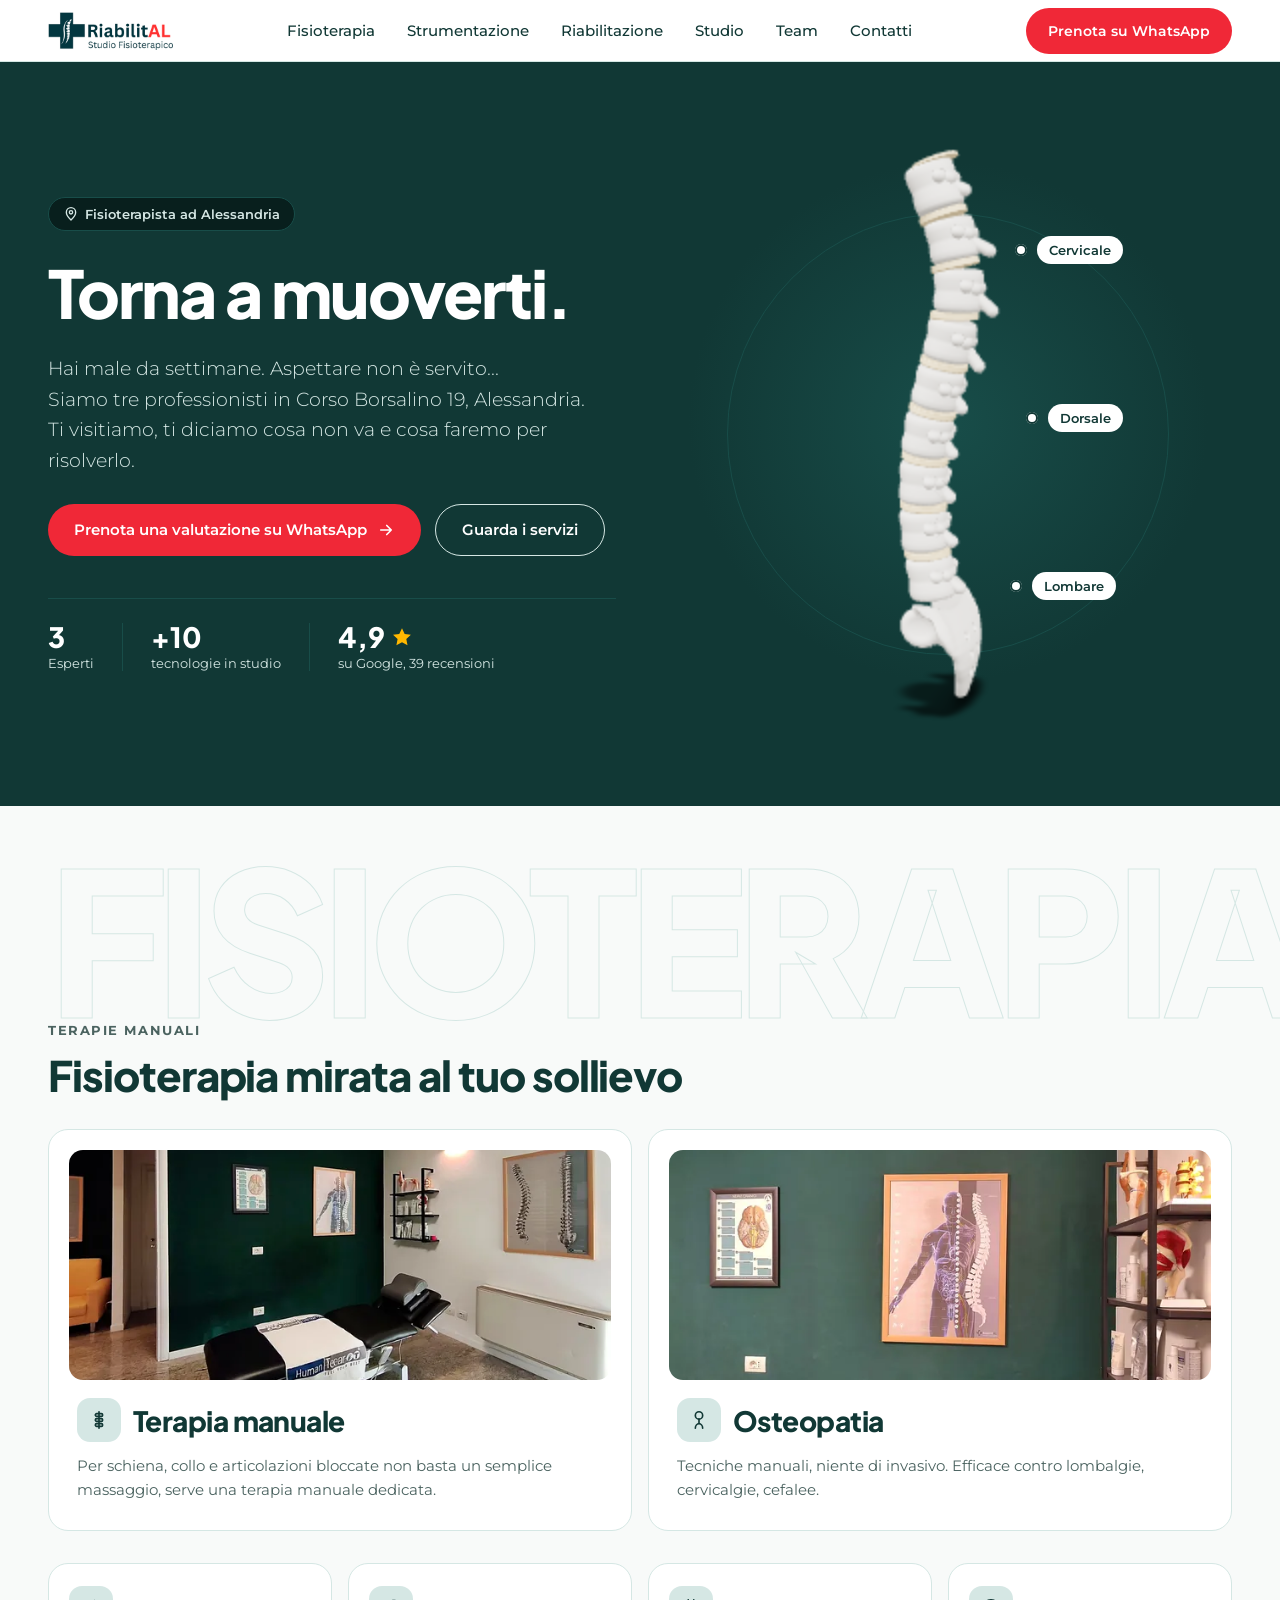
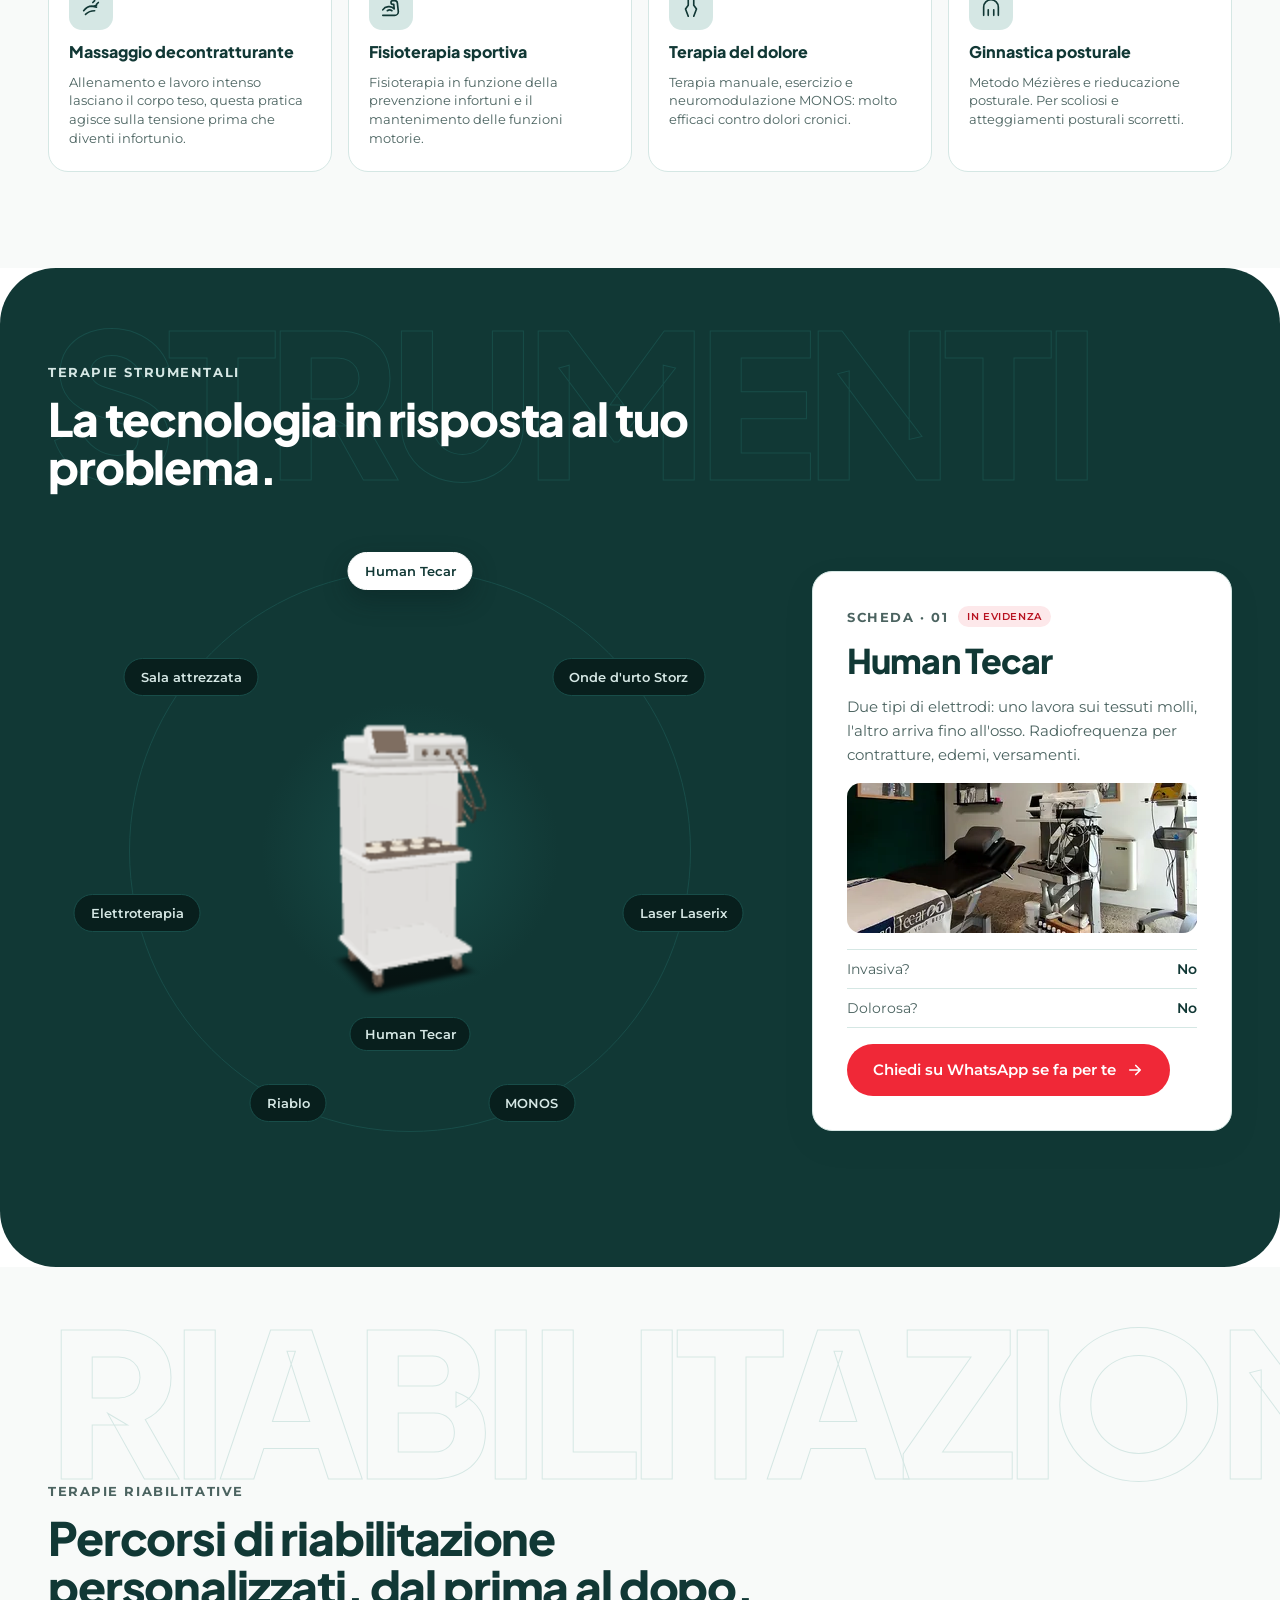
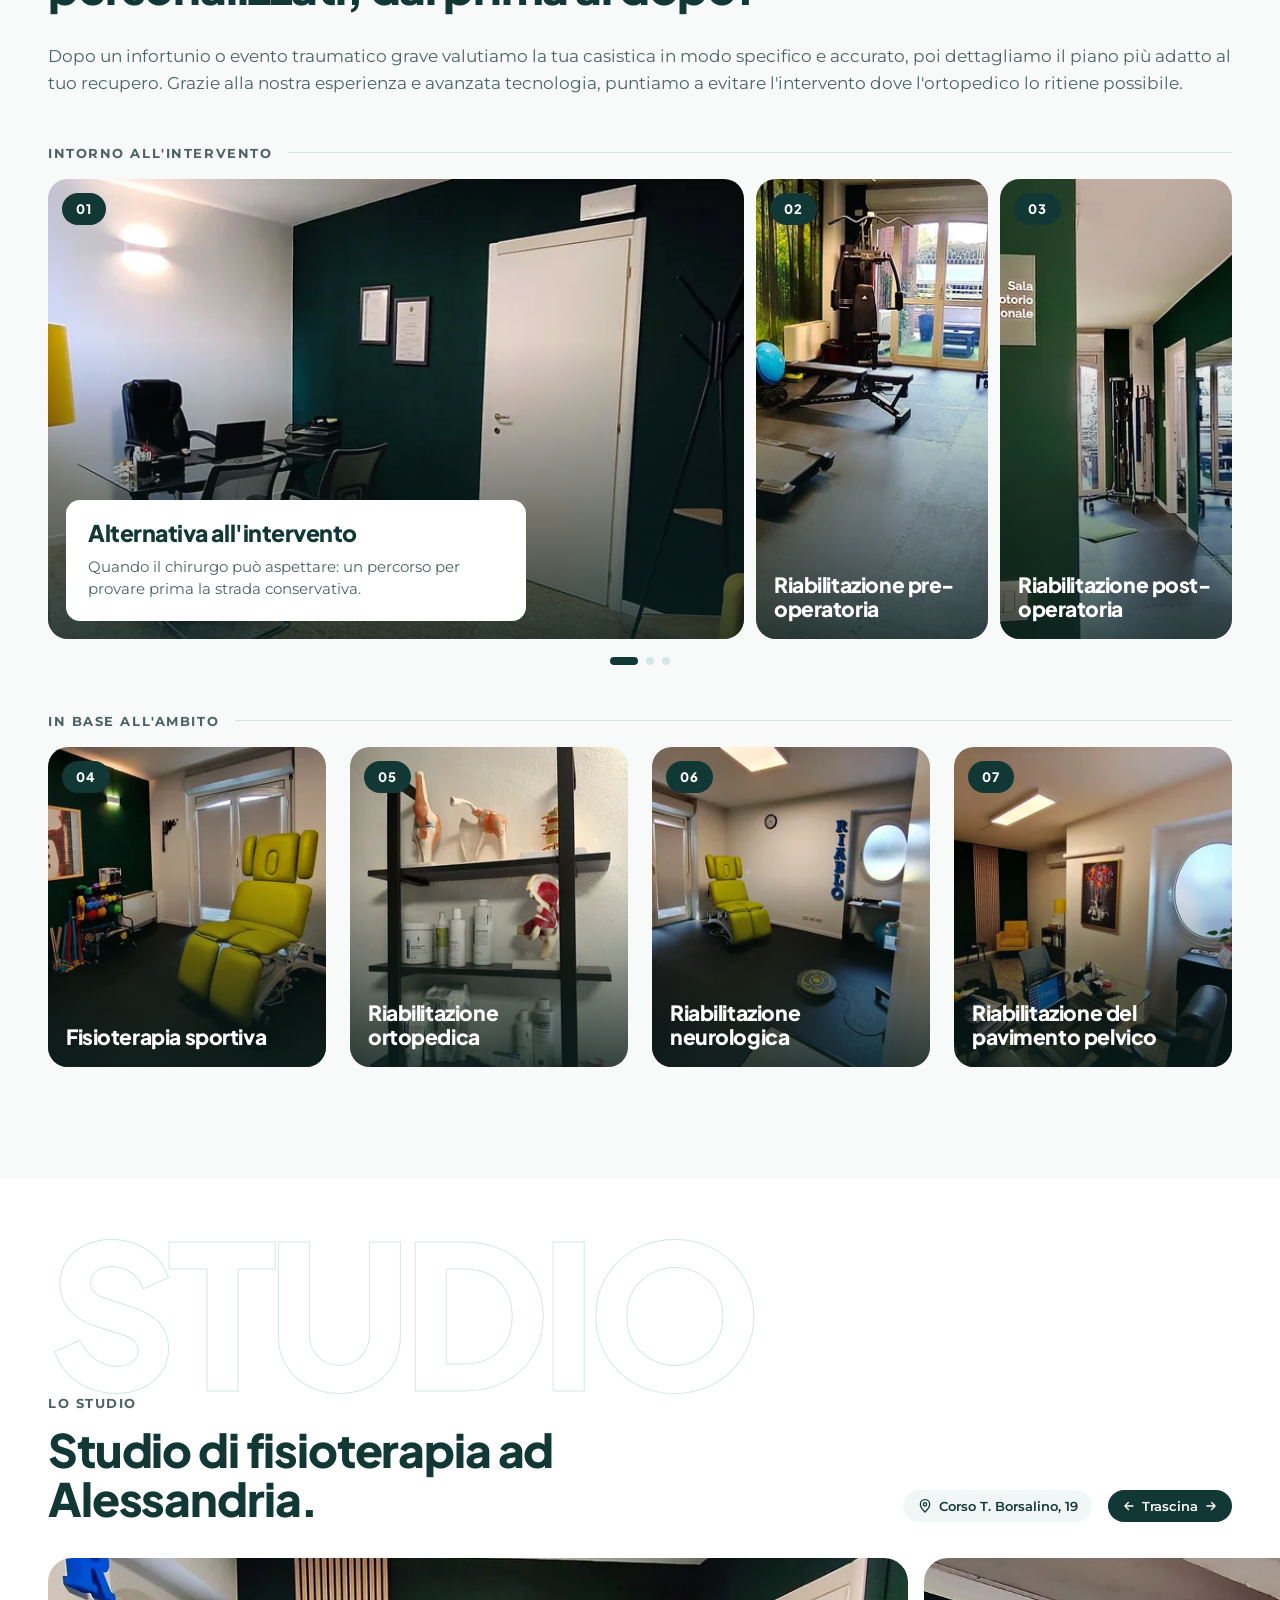
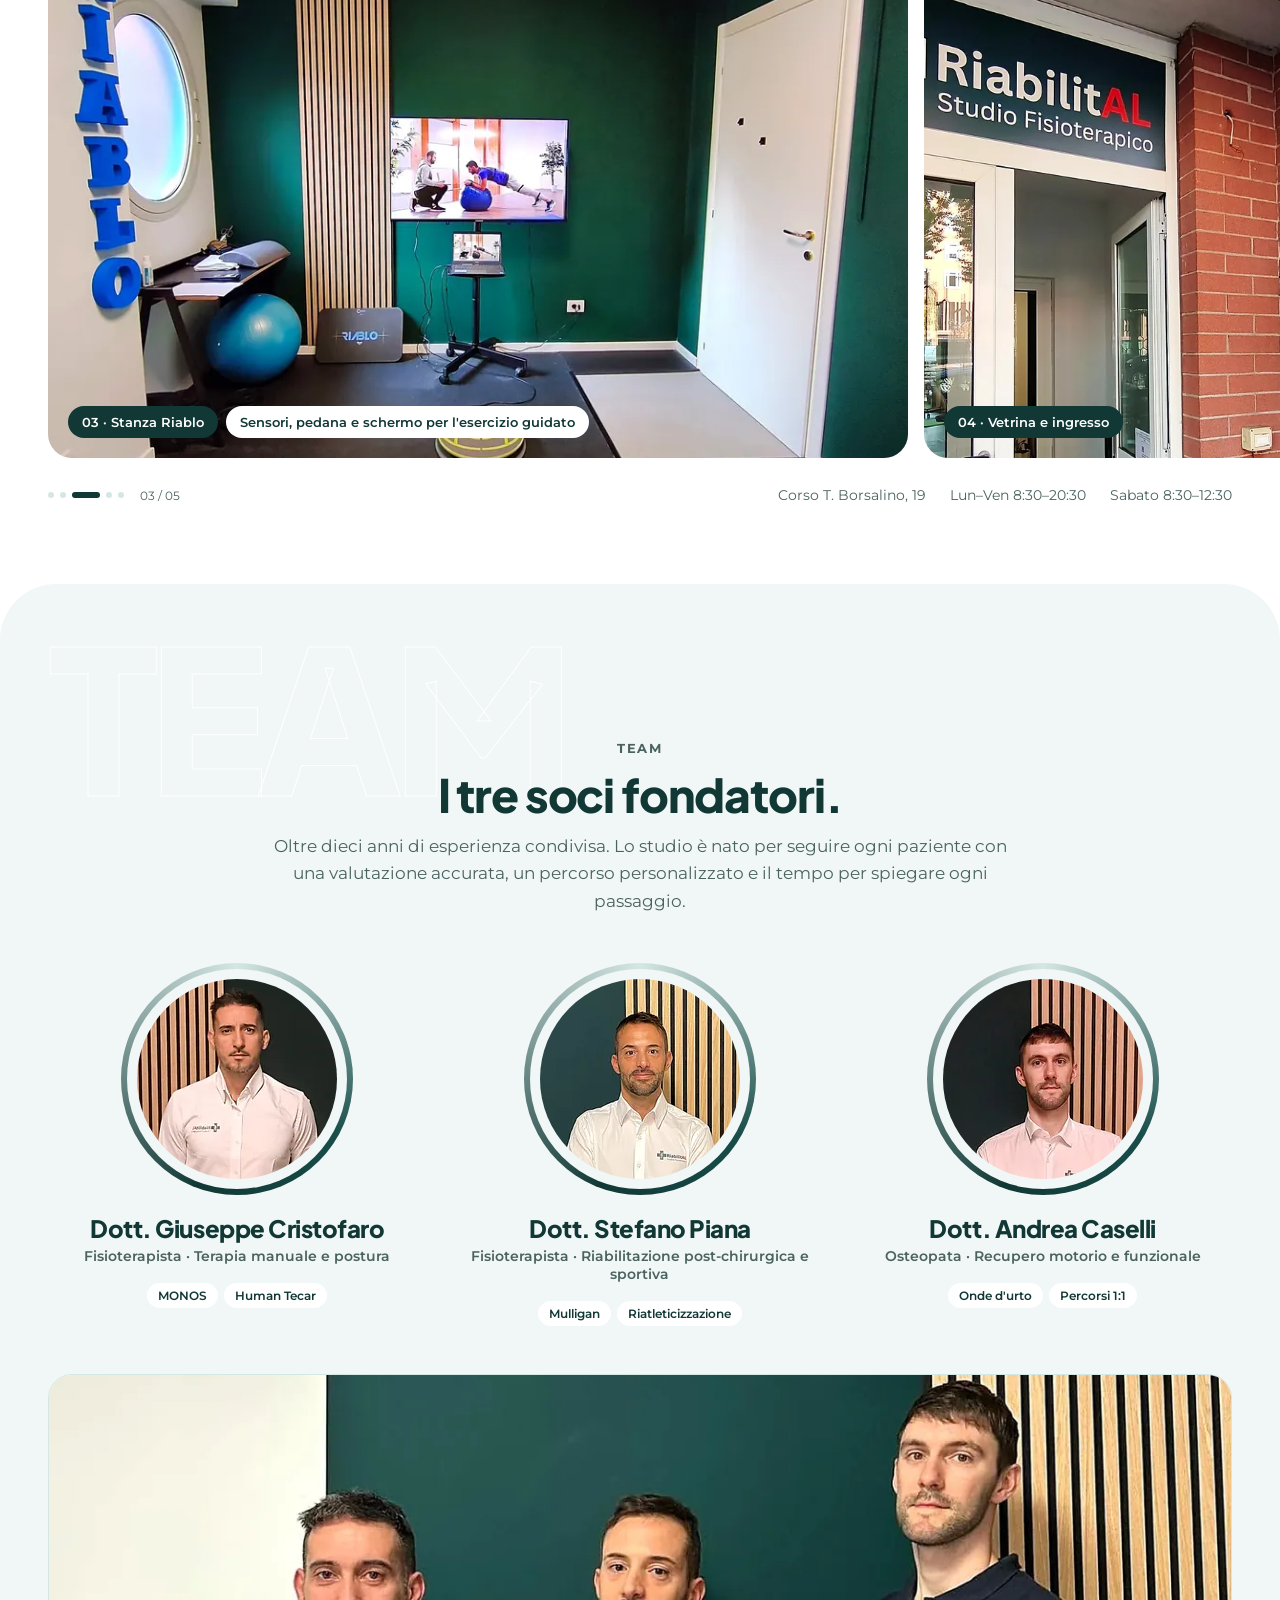
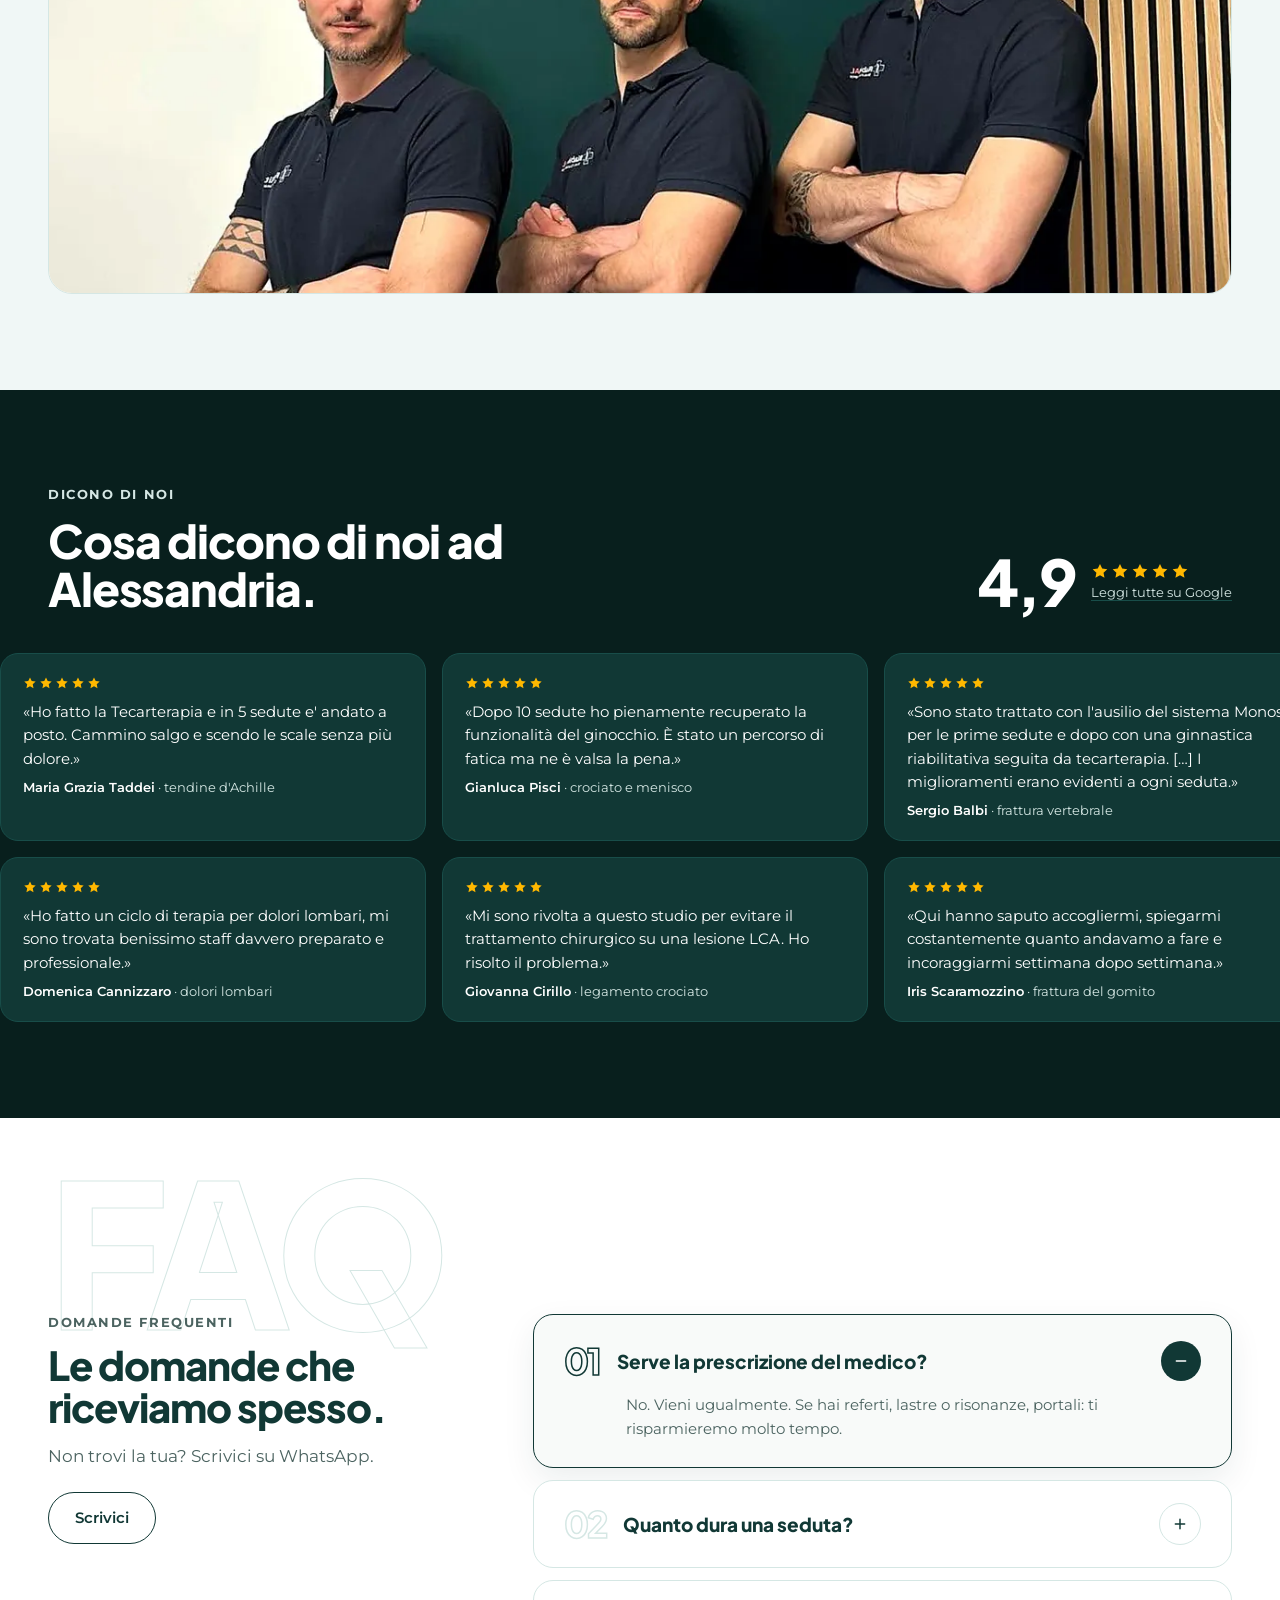
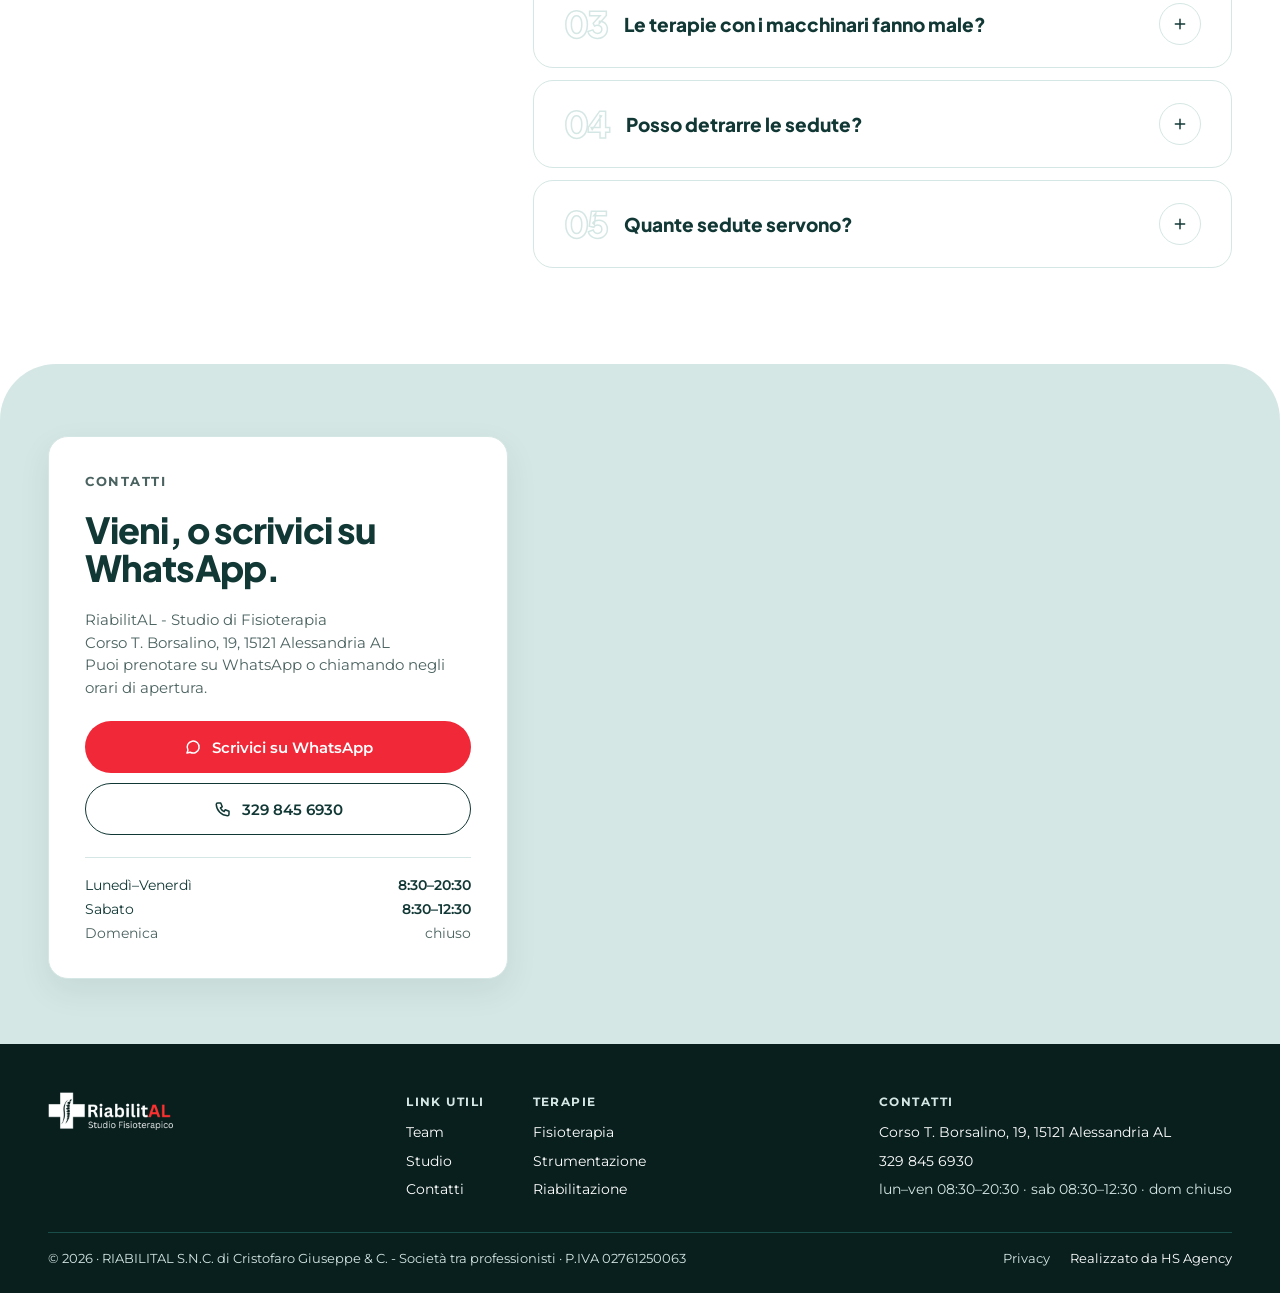
==== commit 6da24cd5: "Hero: colonna 3D nuova, rifatta da zero sulle proporzioni del sito di prova Co-Authored-By: Claude O" ====
--- a/index.html
+++ b/index.html
@@ -124,7 +124,7 @@
 <!-- Modello 3D della colonna: creato da noi (colonna-vertebrale.glb), stesso stile dei macchinari, stessi parametri di luce e rotazione -->
 <div class="hero-3d">
 <span class="hero-3d-anello" aria-hidden="true"></span>
-<model-viewer src="assets/models/colonna-vertebrale.glb?v=6" alt="Modello 3D della colonna vertebrale: trascina per ruotarlo" auto-rotate auto-rotate-delay="0" rotation-per-second="30deg" camera-controls disable-zoom shadow-intensity="1.6" shadow-softness="1" exposure="1.25" camera-orbit="-40deg 80deg 105%" interaction-prompt="none" data-modello-3d><div slot="progress-bar"></div></model-viewer>
+<model-viewer src="assets/models/colonna-vertebrale.glb?v=7" alt="Modello 3D della colonna vertebrale: trascina per ruotarlo" auto-rotate auto-rotate-delay="0" rotation-per-second="30deg" camera-controls disable-zoom shadow-intensity="1.6" shadow-softness="1" exposure="1.25" camera-orbit="-40deg 80deg 105%" interaction-prompt="none" data-modello-3d><div slot="progress-bar"></div></model-viewer>
 <a href="#fisioterapia" class="hotspot"><span class="hotspot-punto"><span class="pulse"></span><span></span></span><span class="chip">Cervicale</span></a>
 <a href="#fisioterapia" class="hotspot"><span class="hotspot-punto"><span class="pulse"></span><span></span></span><span class="chip">Dorsale</span></a>
 <a href="#fisioterapia" class="hotspot"><span class="hotspot-punto"><span class="pulse"></span><span></span></span><span class="chip">Lombare</span></a>
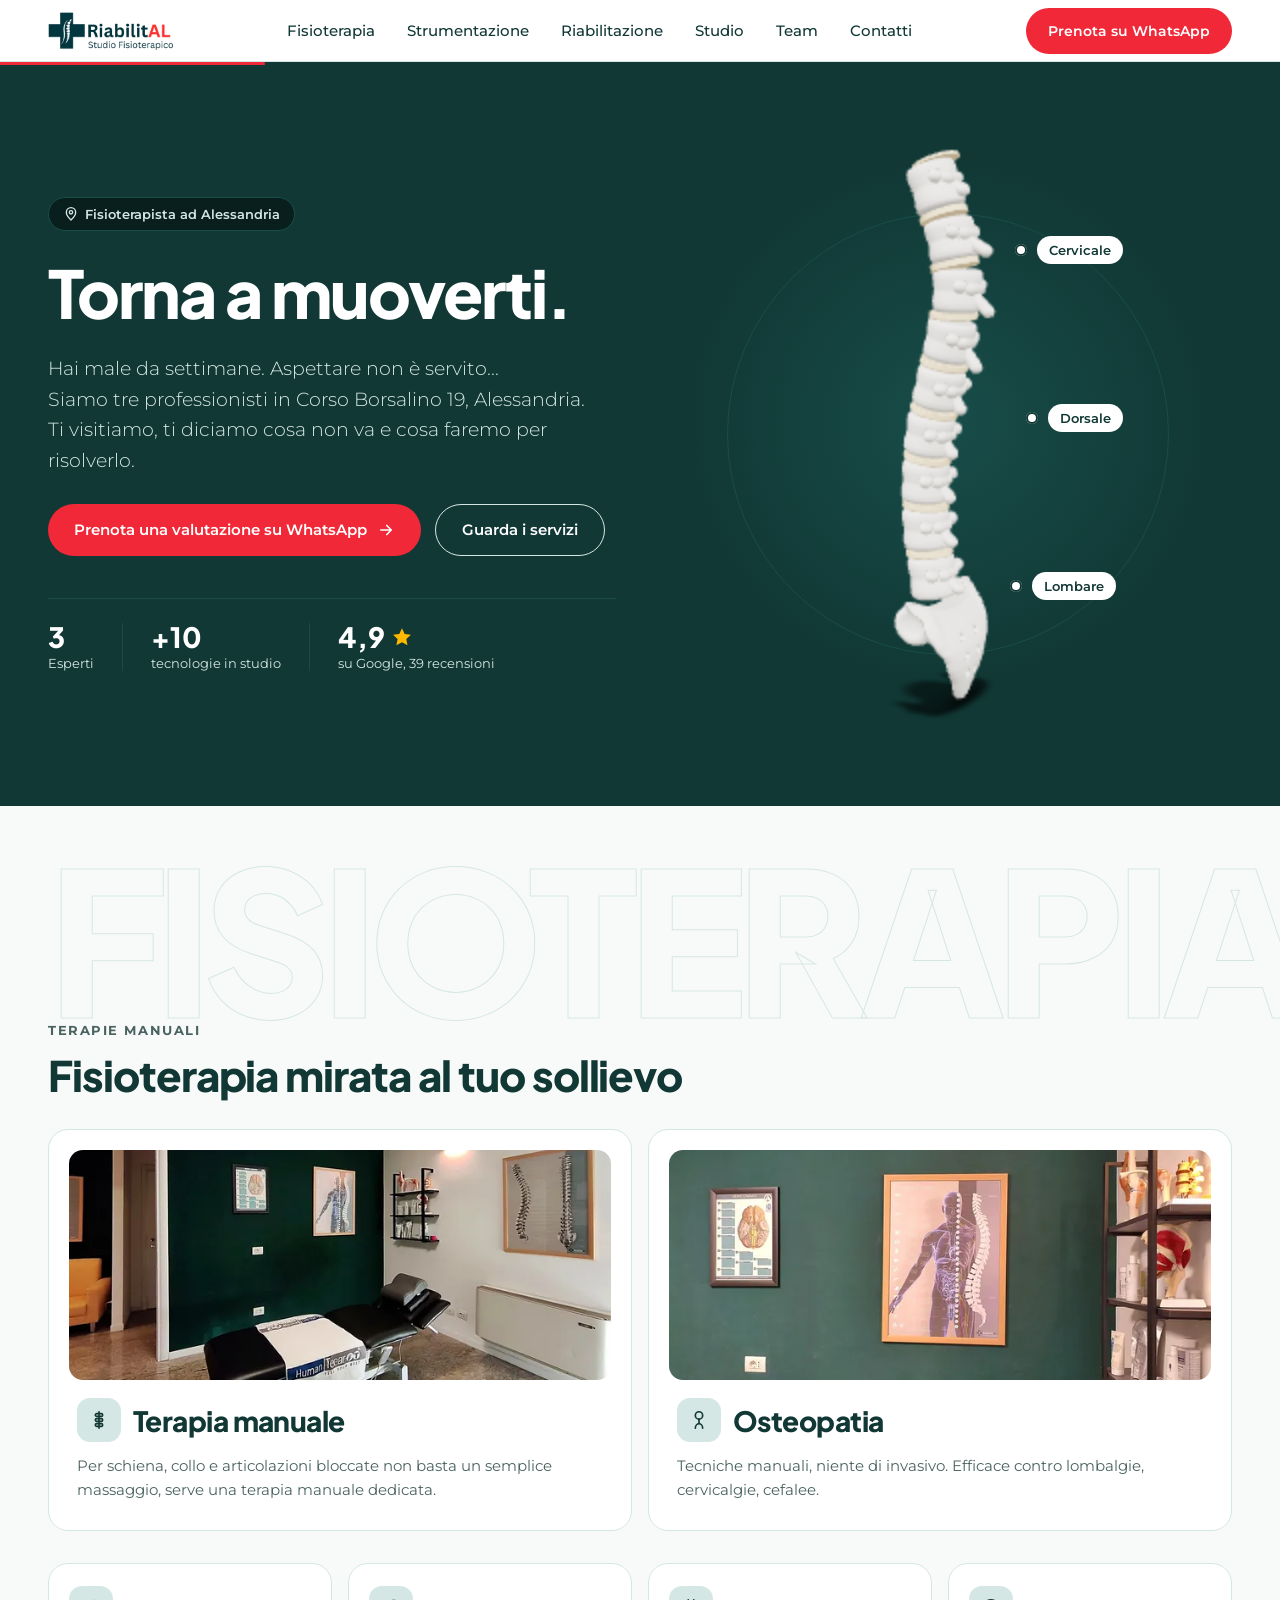
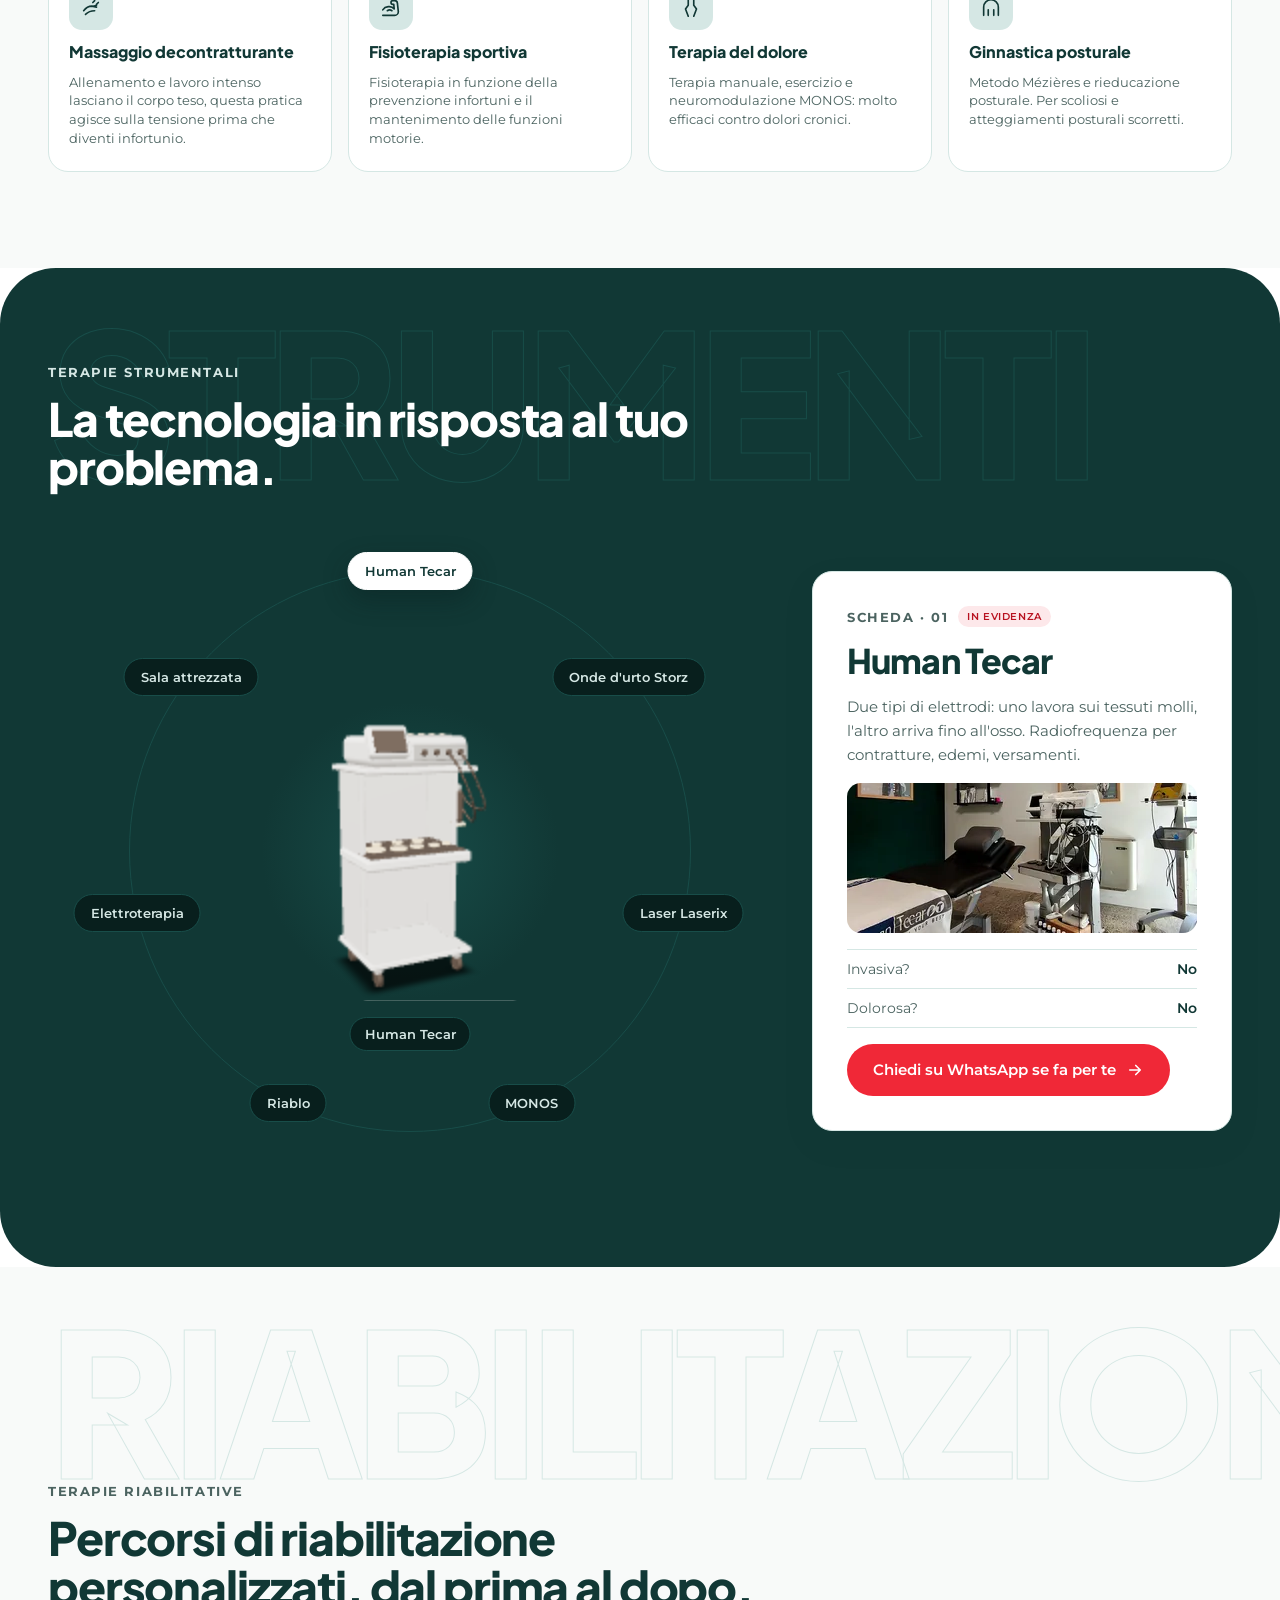
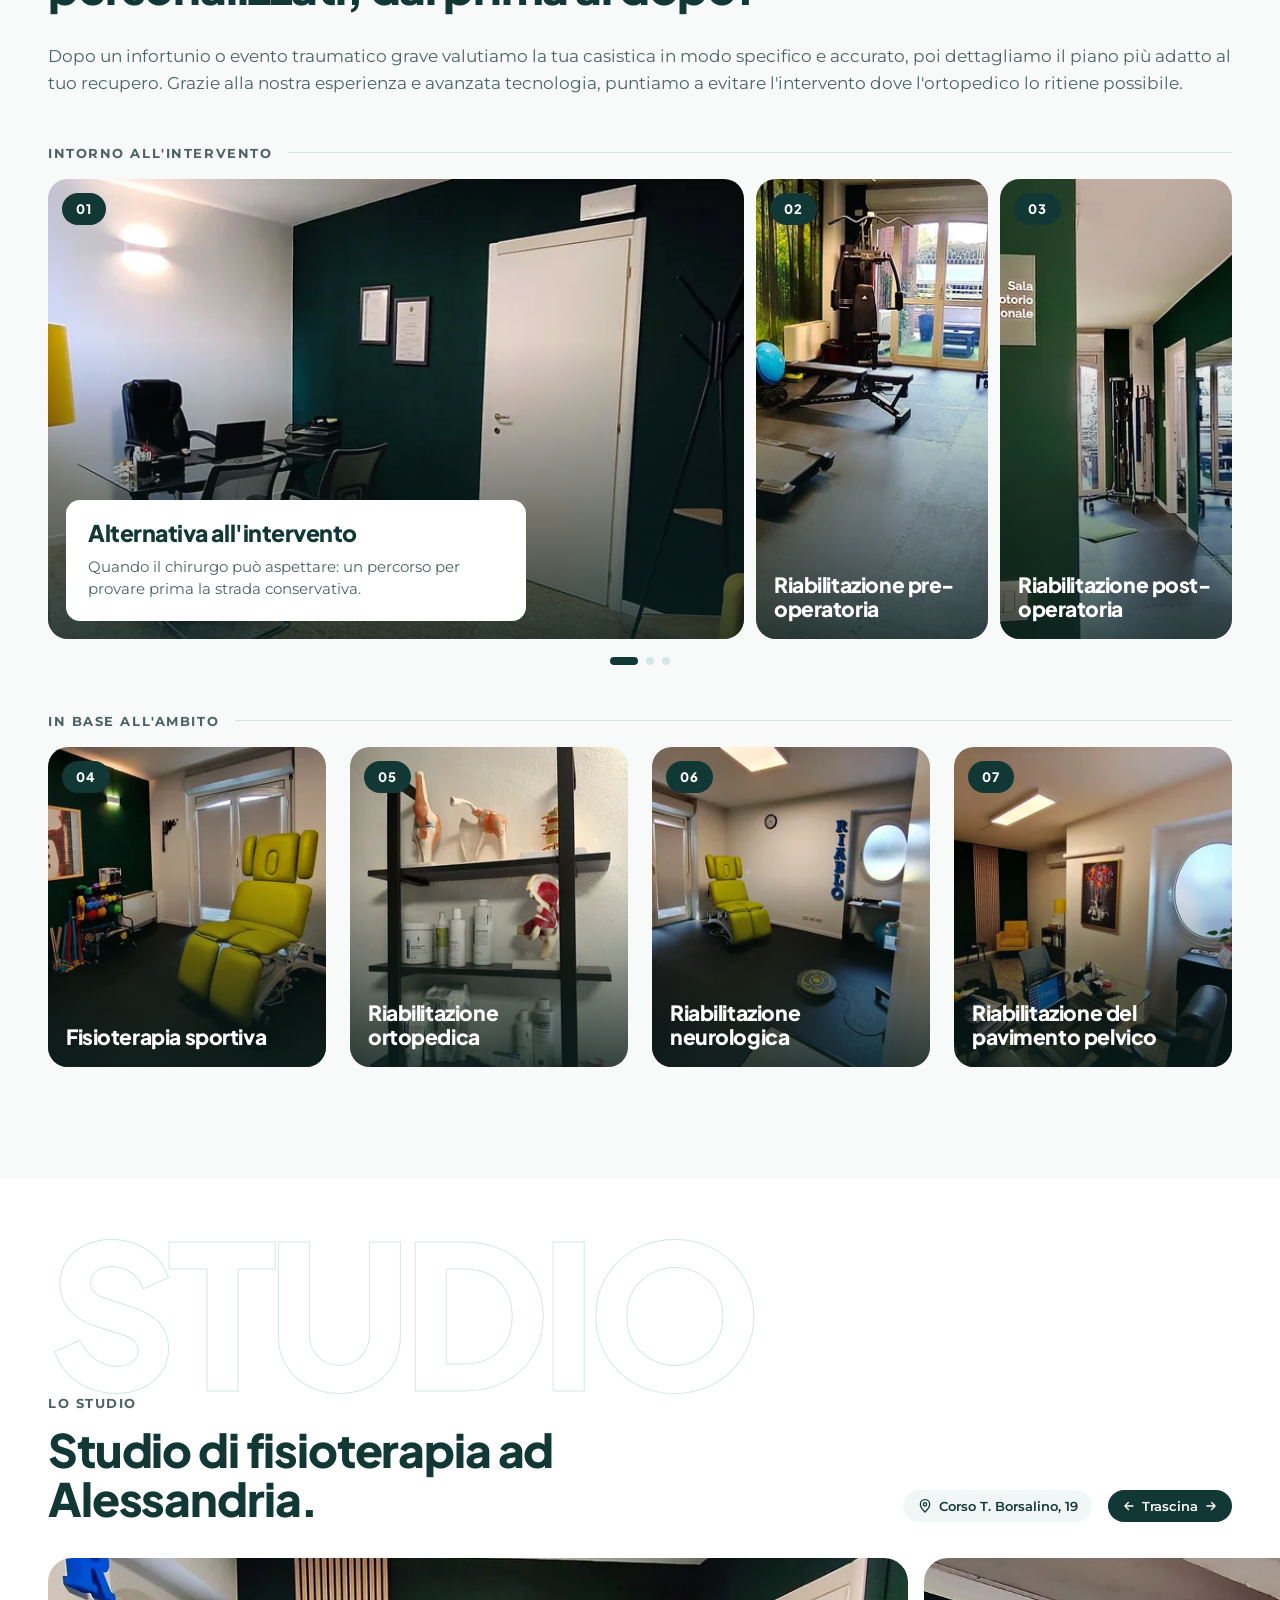
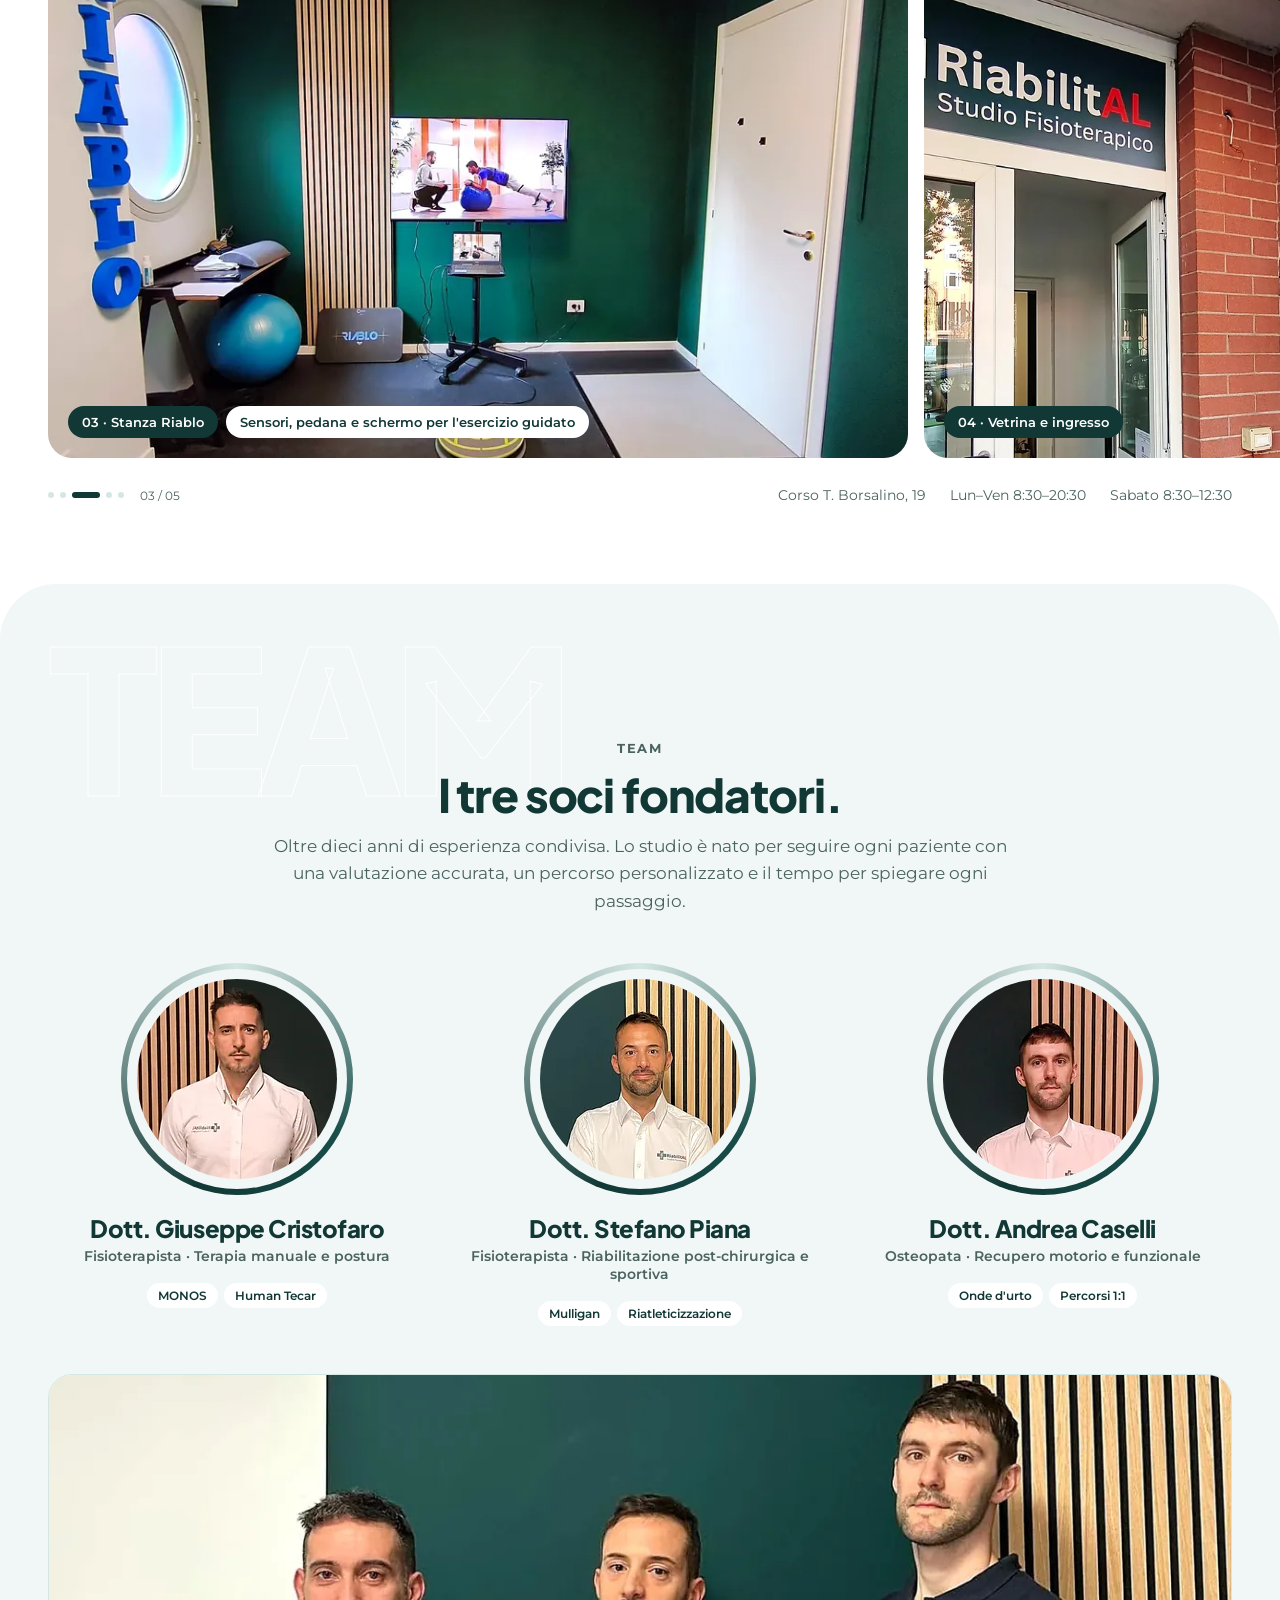
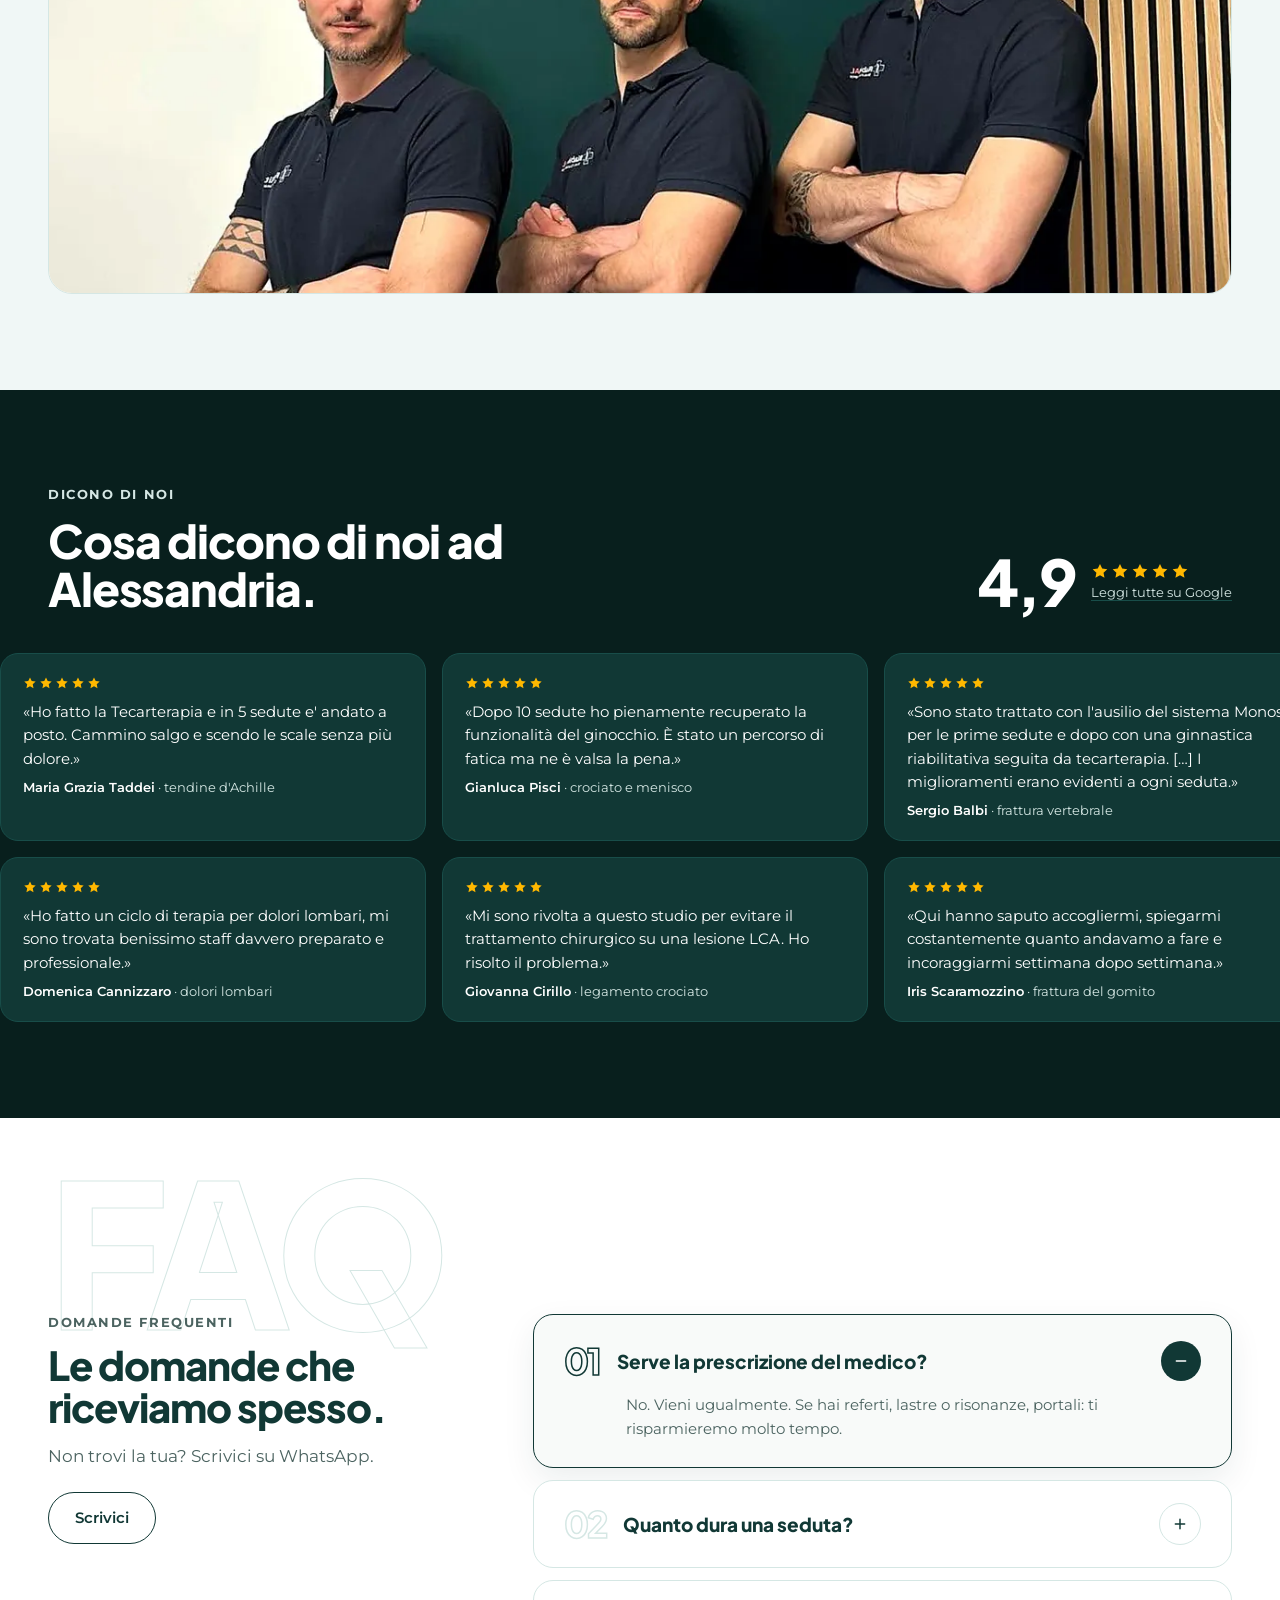
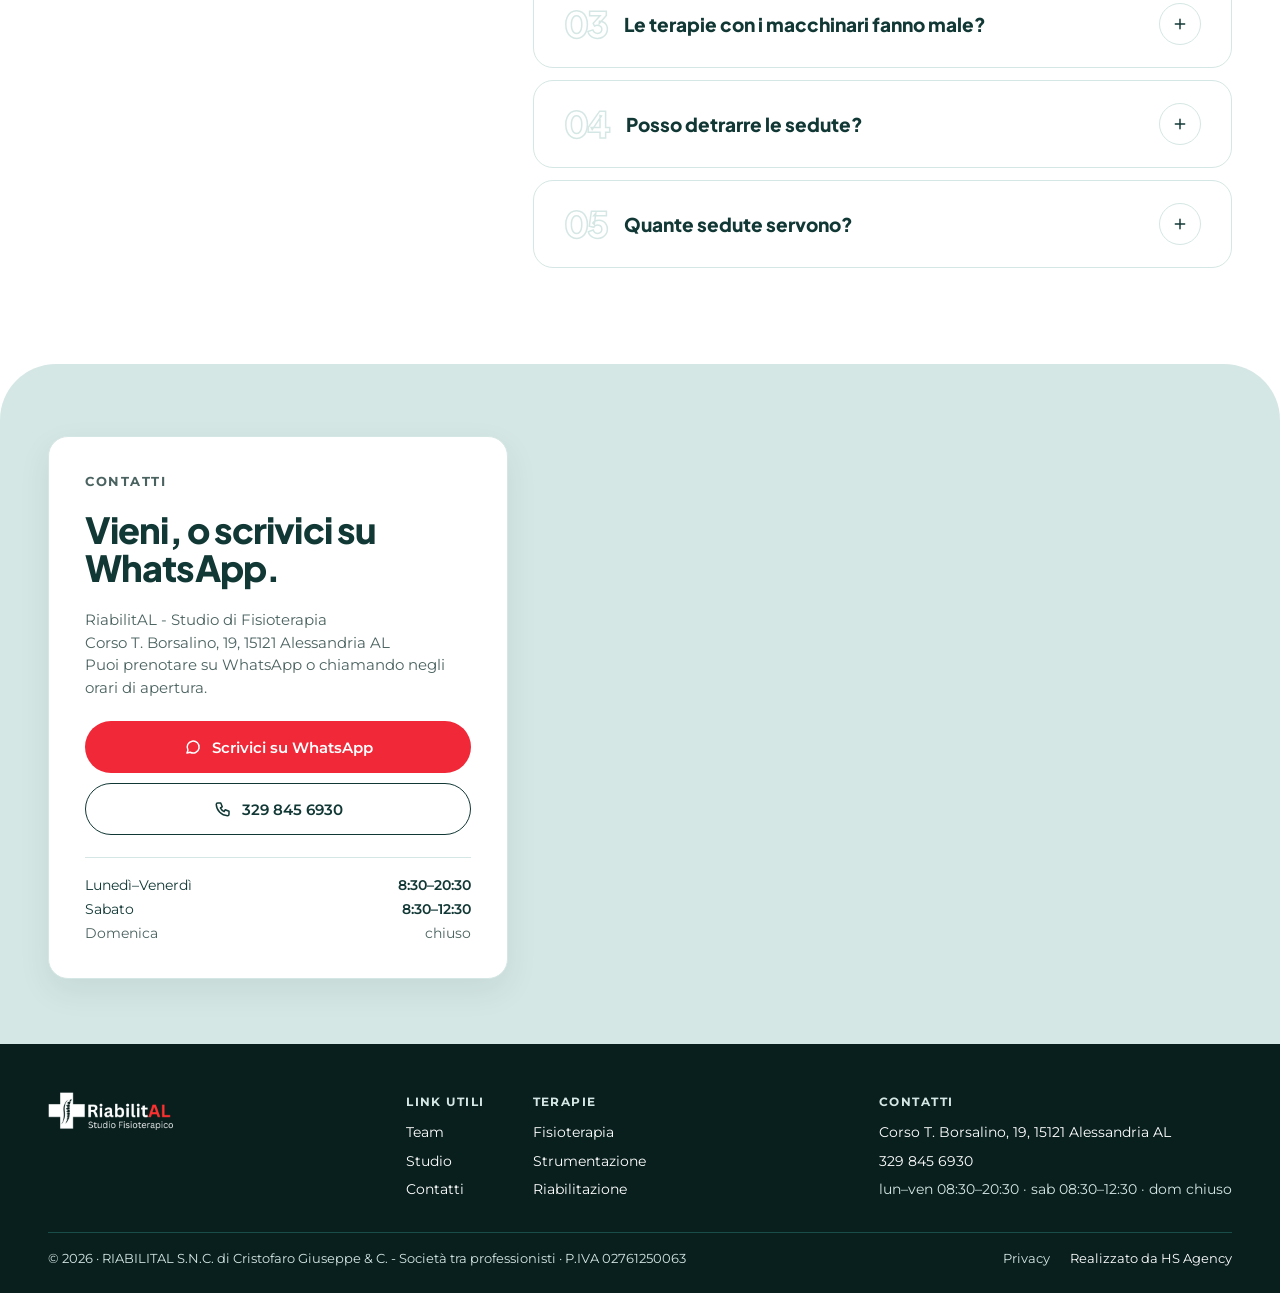
==== commit 22aa3093: "Strumentazione senza pillole sul telefono; colonna della hero girabile solo sulla colonna e nel cerc" ====
--- a/index.html
+++ b/index.html
@@ -24,7 +24,7 @@
 <!-- font serviti dal sito (13/11): si precaricano i due file latin -->
 <link rel="preload" href="assets/fonts/plus-jakarta-sans-latin.woff2" as="font" type="font/woff2" crossorigin>
 <link rel="preload" href="assets/fonts/montserrat-latin.woff2" as="font" type="font/woff2" crossorigin>
-<link rel="stylesheet" href="assets/css/style.css?v=13">
+<link rel="stylesheet" href="assets/css/style.css?v=14">
 <!-- schema (13/11): solo dati scritti anche in pagina. Niente geo (coordinate esatte non verificate), niente aggregateRating (vietato riportare il voto di Google), niente FAQPage finché FAQ 02 e 04 non sono confermate -->
 <script type="application/ld+json">
 {
@@ -124,7 +124,7 @@
 <!-- Modello 3D della colonna: creato da noi (colonna-vertebrale.glb), stesso stile dei macchinari, stessi parametri di luce e rotazione -->
 <div class="hero-3d">
 <span class="hero-3d-anello" aria-hidden="true"></span>
-<model-viewer src="assets/models/colonna-vertebrale.glb?v=7" alt="Modello 3D della colonna vertebrale: trascina per ruotarlo" auto-rotate auto-rotate-delay="0" rotation-per-second="30deg" camera-controls disable-zoom shadow-intensity="1.6" shadow-softness="1" exposure="1.25" camera-orbit="-40deg 80deg 105%" interaction-prompt="none" data-modello-3d><div slot="progress-bar"></div></model-viewer>
+<model-viewer src="assets/models/colonna-vertebrale.glb?v=7" alt="Modello 3D della colonna vertebrale: trascina per ruotarlo" auto-rotate auto-rotate-delay="0" rotation-per-second="30deg" disable-zoom shadow-intensity="1.6" shadow-softness="1" exposure="1.25" camera-orbit="-40deg 80deg 105%" interaction-prompt="none" data-modello-3d data-colonna><div slot="progress-bar"></div></model-viewer>
 <a href="#fisioterapia" class="hotspot"><span class="hotspot-punto"><span class="pulse"></span><span></span></span><span class="chip">Cervicale</span></a>
 <a href="#fisioterapia" class="hotspot"><span class="hotspot-punto"><span class="pulse"></span><span></span></span><span class="chip">Dorsale</span></a>
 <a href="#fisioterapia" class="hotspot"><span class="hotspot-punto"><span class="pulse"></span><span></span></span><span class="chip">Lombare</span></a>
@@ -180,15 +180,6 @@
 <model-viewer src="assets/models/human-tecar.glb" alt="Modello 3D di Human Tecar: trascina per ruotarlo" loading="lazy" auto-rotate auto-rotate-delay="0" rotation-per-second="7.5deg" camera-controls disable-zoom shadow-intensity="1.6" shadow-softness="1" exposure="1.25" camera-orbit="-25deg 78deg 105%" interaction-prompt="none" data-modello-3d data-modello-macchina><div slot="progress-bar"></div></model-viewer>
 </div>
 <span class="chip chip-buio modello-didascalia solo-d" data-modello-nome>Human Tecar</span>
-</div>
-<div class="strum-chips solo-m" role="group" aria-label="I macchinari">
-<button type="button" class="chip" data-macchina="human-tecar" aria-pressed="true" aria-controls="scheda-human-tecar">Human Tecar</button>
-<button type="button" class="chip" data-macchina="onde-urto-storz" aria-pressed="false" aria-controls="scheda-onde-urto-storz">Onde d'urto Storz</button>
-<button type="button" class="chip" data-macchina="laser-laserix" aria-pressed="false" aria-controls="scheda-laser-laserix">Laser Laserix</button>
-<button type="button" class="chip" data-macchina="monos" aria-pressed="false" aria-controls="scheda-monos">MONOS</button>
-<button type="button" class="chip" data-macchina="riablo" aria-pressed="false" aria-controls="scheda-riablo">Riablo</button>
-<button type="button" class="chip" data-macchina="elettroterapia" aria-pressed="false" aria-controls="scheda-elettroterapia">Elettroterapia</button>
-<button type="button" class="chip" data-macchina="sala-attrezzata" aria-pressed="false" aria-controls="scheda-sala-attrezzata">Sala attrezzata</button>
 </div>
 <div class="strum-schede" aria-live="polite">
 <article class="tile lift scheda" id="scheda-human-tecar" data-scheda="human-tecar" data-modello="assets/models/human-tecar.glb">
@@ -457,6 +448,6 @@
 
 <!-- model-viewer: in locale, lo stesso file del sito di prova. Unica libreria del sito. -->
 <script type="module" src="assets/vendor/model-viewer.min.js"></script>
-<script src="assets/js/main.js?v=5" defer></script>
+<script src="assets/js/main.js?v=6" defer></script>
 </body>
 </html>
--- a/assets/css/style.css
+++ b/assets/css/style.css
@@ -132,6 +132,10 @@
 /* modelli 3D (model-viewer): riempiono il loro riquadro, fondo trasparente anche mentre caricano */
 model-viewer{background:transparent;--poster-color:transparent}
 .hero-3d model-viewer{width:100%;height:100%}
+/* colonna della hero (13/11): i tocchi li gestisce main.js; si gira solo sulla colonna o dentro il cerchio, fuori la pagina scorre */
+.hero-3d model-viewer{pointer-events:none}
+.hero-3d-anello{cursor:grab}
+.hero-3d.trascina,.hero-3d.trascina .hero-3d-anello{cursor:grabbing}
 .modello-3d model-viewer{width:170px;height:170px}
 
 /* ═══ Navbar (voci e menu si sistemano al passo 17). Fissa in alto mentre si scorre, fondo bianco pieno ═══ */
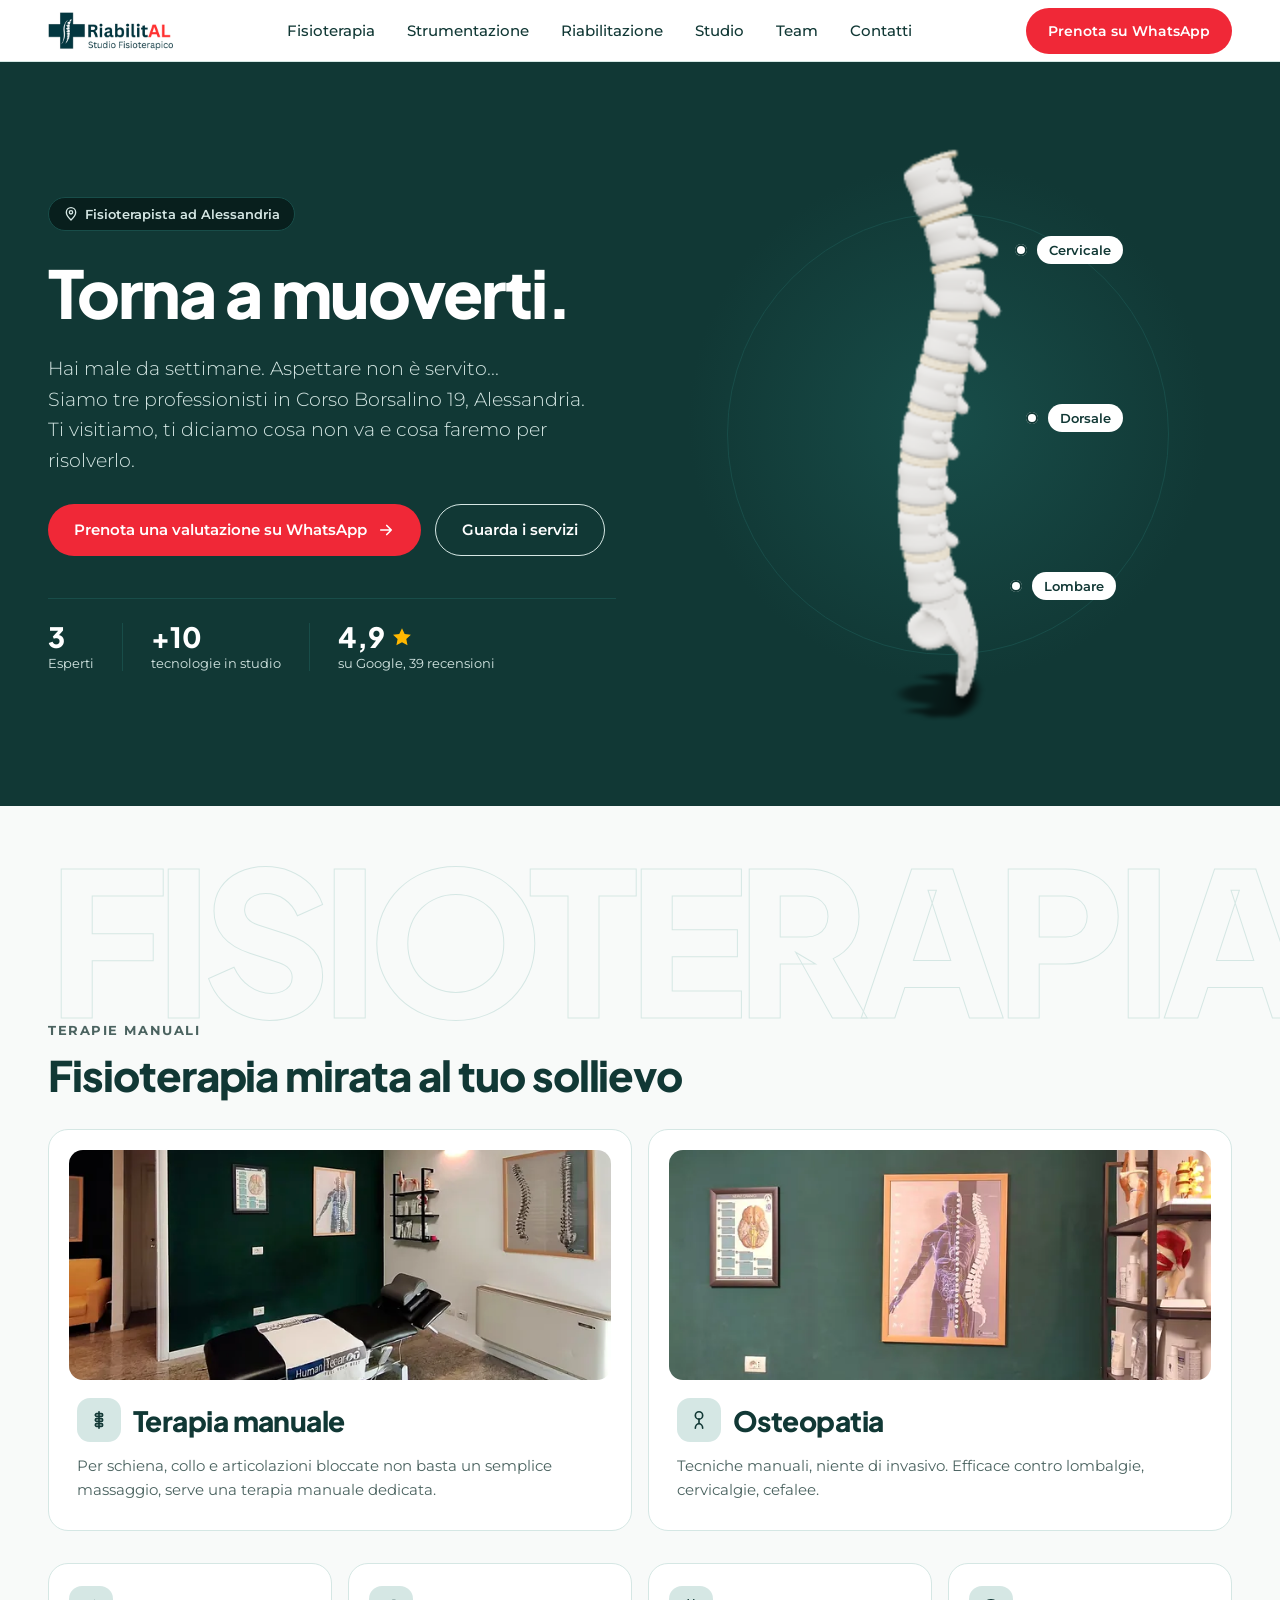
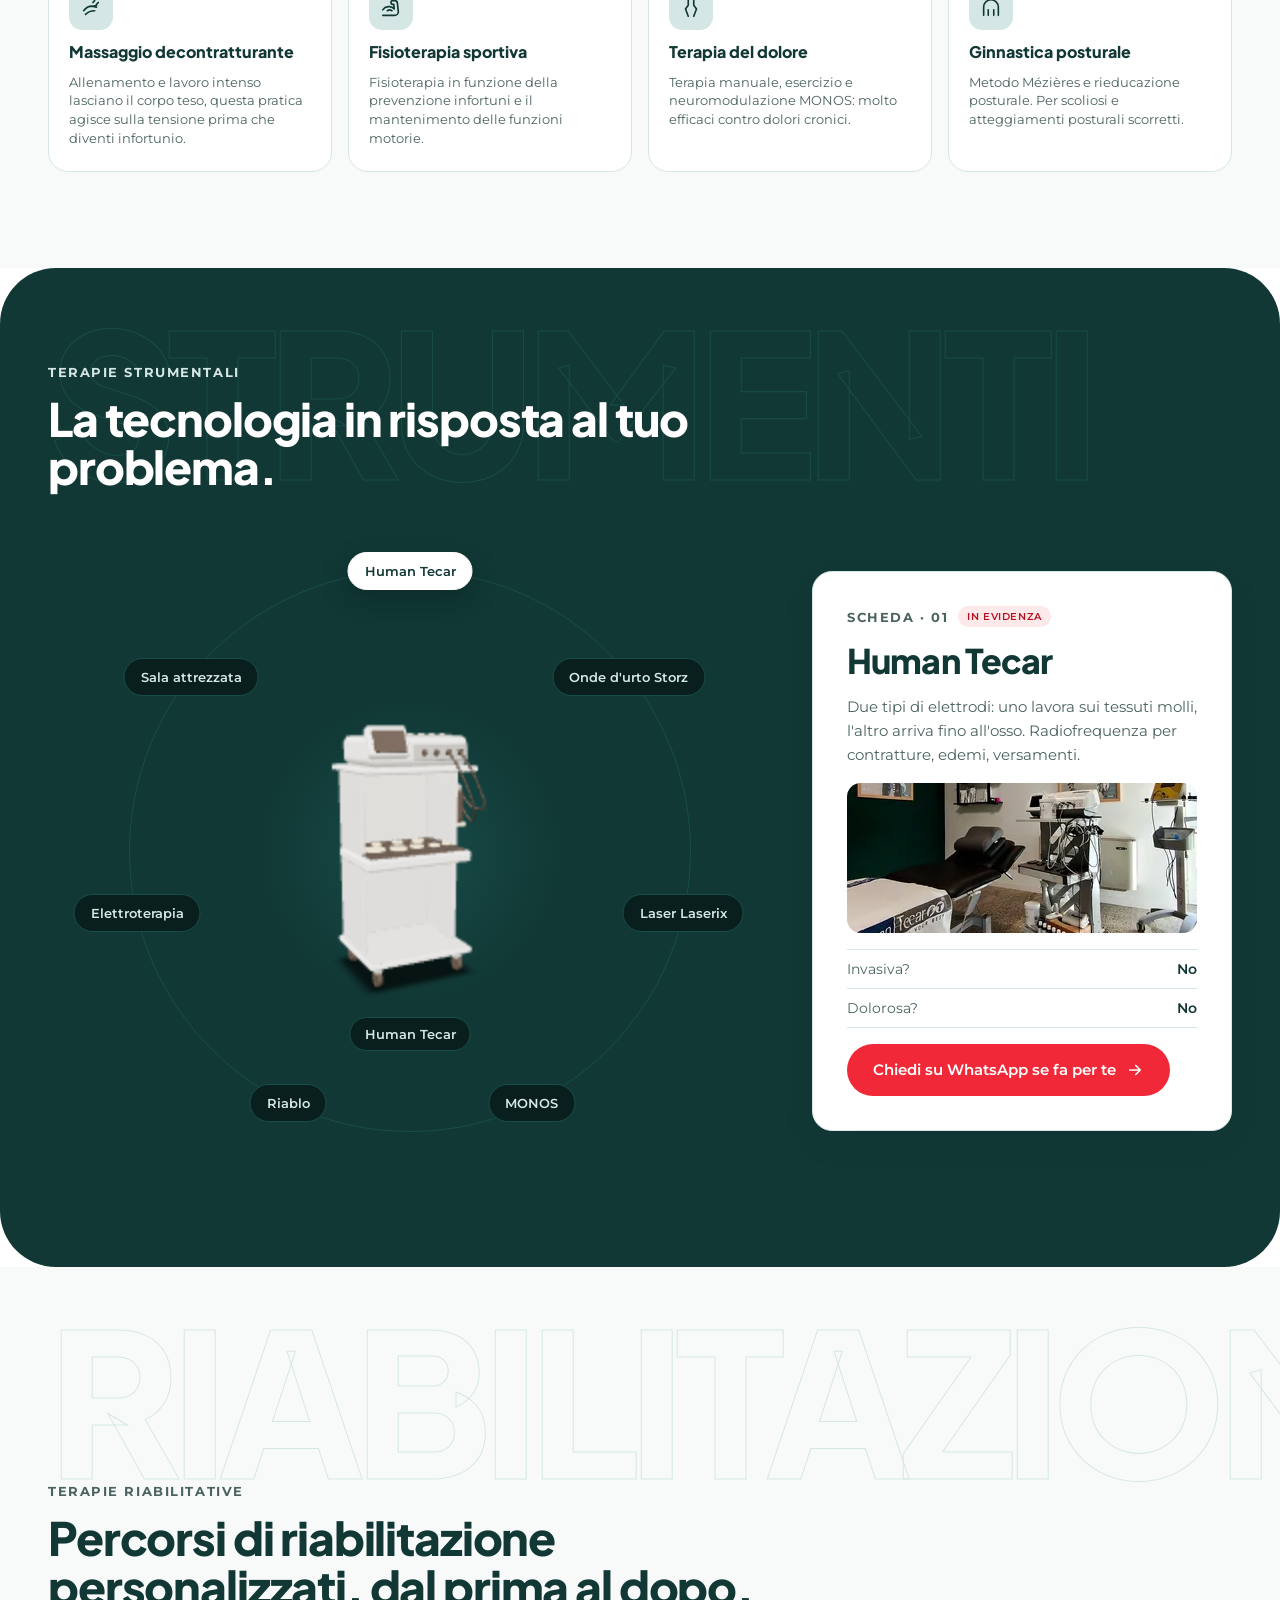
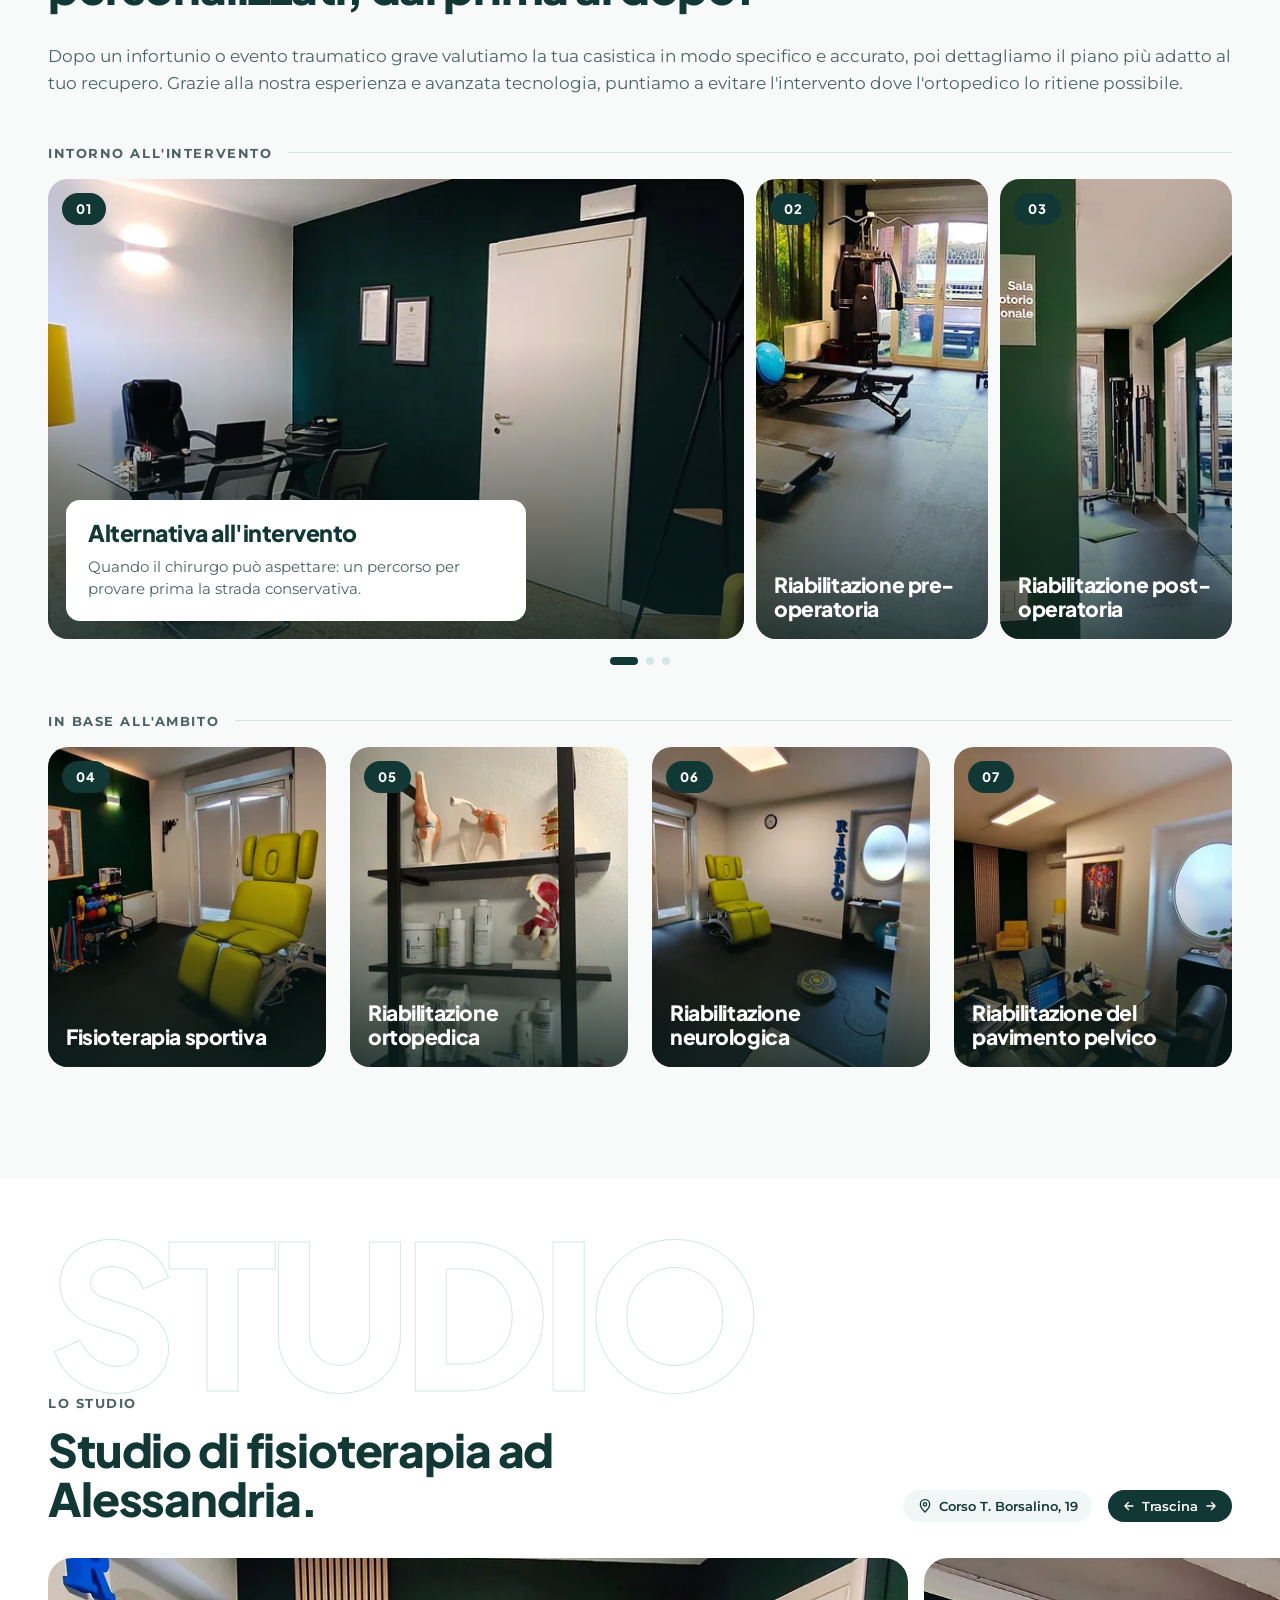
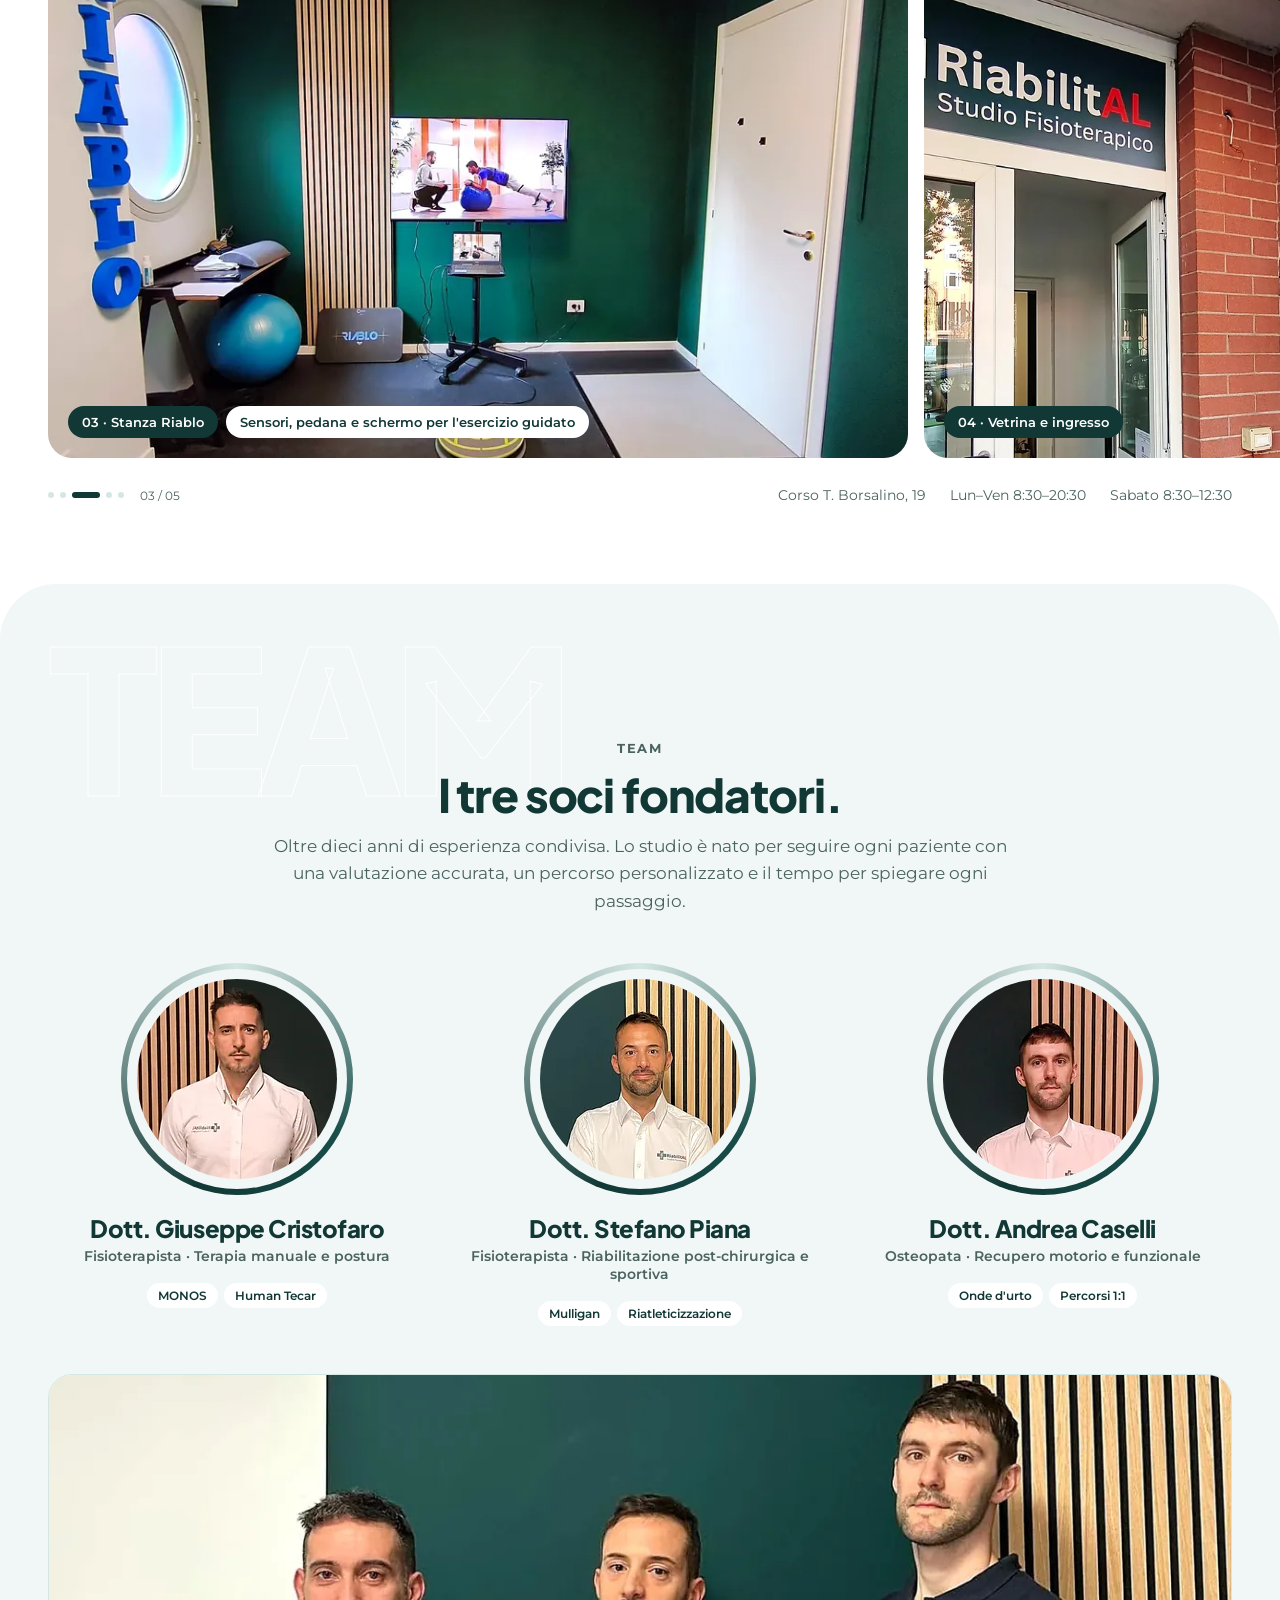
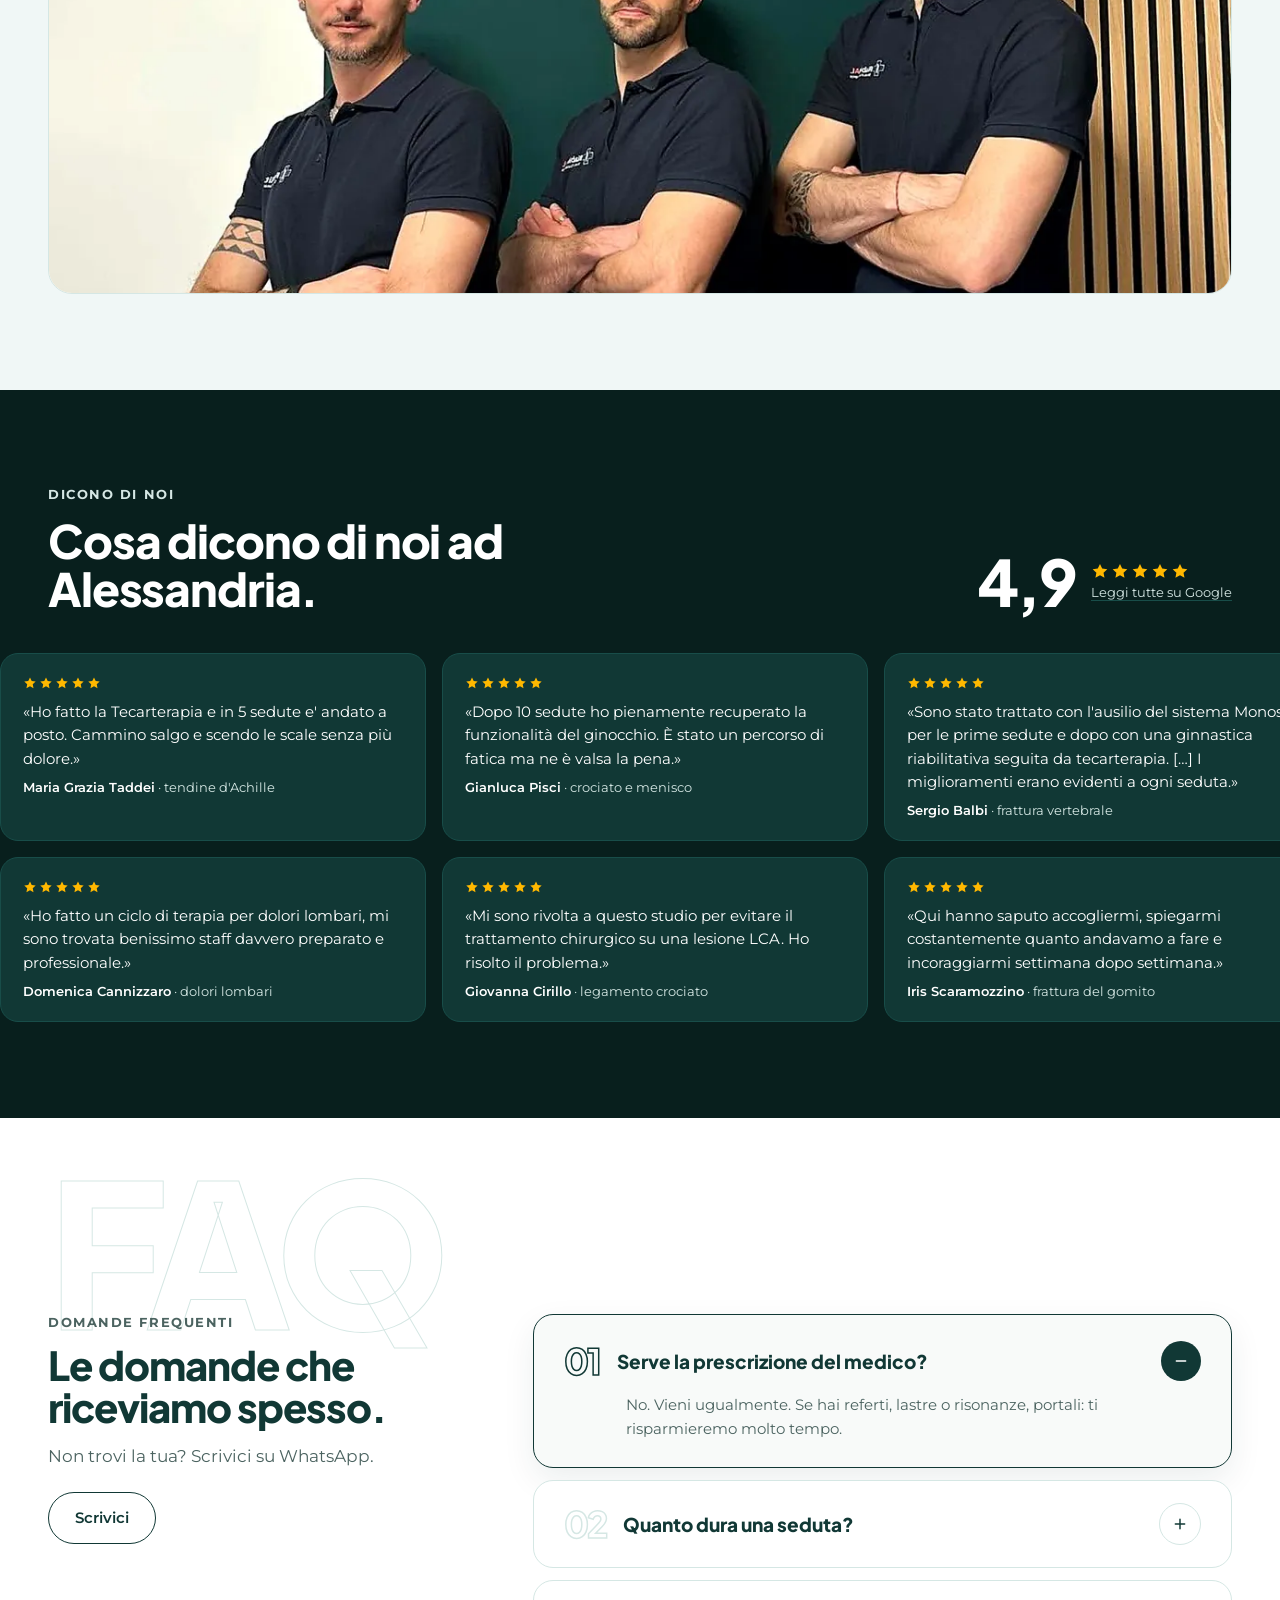
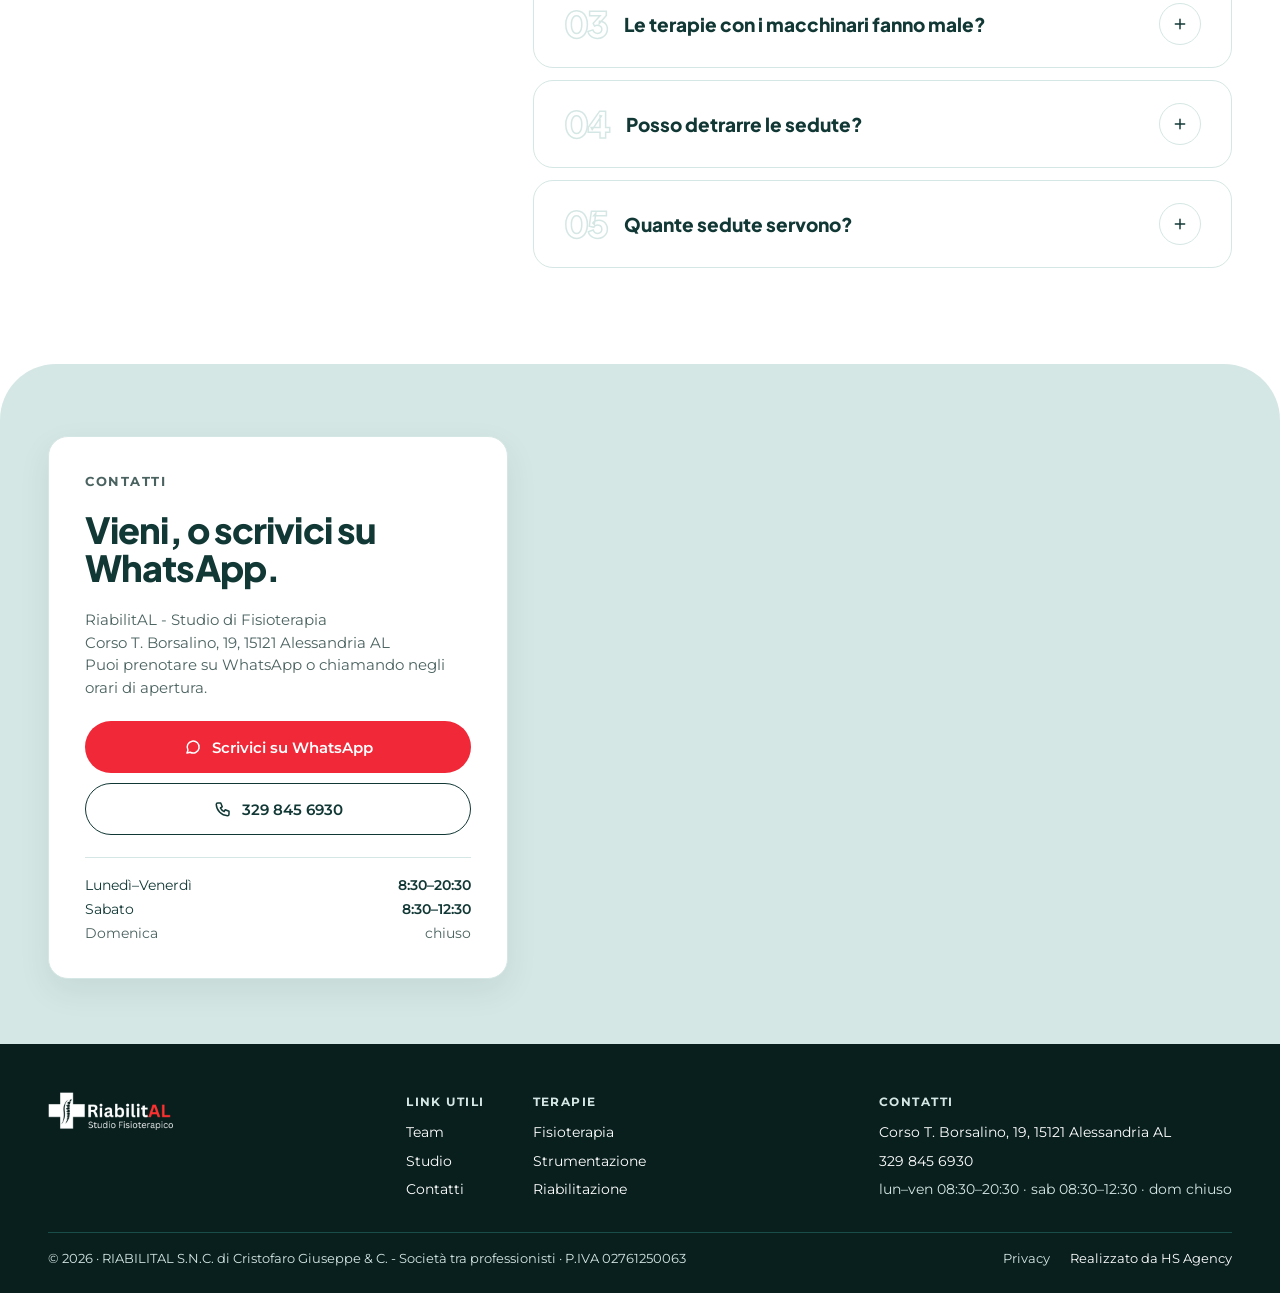
==== commit d5597365: "Colonna trascinabile col mouse in tutto il riquadro; niente riquadro azzurro al tocco Sul telefono l" ====
--- a/index.html
+++ b/index.html
@@ -24,7 +24,7 @@
 <!-- font serviti dal sito (13/11): si precaricano i due file latin -->
 <link rel="preload" href="assets/fonts/plus-jakarta-sans-latin.woff2" as="font" type="font/woff2" crossorigin>
 <link rel="preload" href="assets/fonts/montserrat-latin.woff2" as="font" type="font/woff2" crossorigin>
-<link rel="stylesheet" href="assets/css/style.css?v=14">
+<link rel="stylesheet" href="assets/css/style.css?v=16">
 <!-- schema (13/11): solo dati scritti anche in pagina. Niente geo (coordinate esatte non verificate), niente aggregateRating (vietato riportare il voto di Google), niente FAQPage finché FAQ 02 e 04 non sono confermate -->
 <script type="application/ld+json">
 {
@@ -448,6 +448,6 @@
 
 <!-- model-viewer: in locale, lo stesso file del sito di prova. Unica libreria del sito. -->
 <script type="module" src="assets/vendor/model-viewer.min.js"></script>
-<script src="assets/js/main.js?v=6" defer></script>
+<script src="assets/js/main.js?v=7" defer></script>
 </body>
 </html>
--- a/assets/css/style.css
+++ b/assets/css/style.css
@@ -72,6 +72,9 @@
 :focus-visible{outline:2px solid var(--verde);outline-offset:2px}
 .scuro :focus-visible{outline-color:var(--bianco)}
 .scuro .scheda :focus-visible{outline-color:var(--verde)}
+/* al tocco sul telefono niente riquadro azzurro (13/11): il fuoco da tastiera resta quello sopra */
+a,button{-webkit-tap-highlight-color:transparent}
+.node{-webkit-user-select:none;user-select:none}
 
 .wrap{max-width:1376px;margin:0 auto;padding:0 var(--gutter);width:100%}
 
@@ -135,6 +138,7 @@
 /* colonna della hero (13/11): i tocchi li gestisce main.js; si gira solo sulla colonna o dentro il cerchio, fuori la pagina scorre */
 .hero-3d model-viewer{pointer-events:none}
 .hero-3d-anello{cursor:grab}
+@media (hover:hover) and (pointer:fine){.hero-3d{cursor:grab}}
 .hero-3d.trascina,.hero-3d.trascina .hero-3d-anello{cursor:grabbing}
 .modello-3d model-viewer{width:170px;height:170px}
 
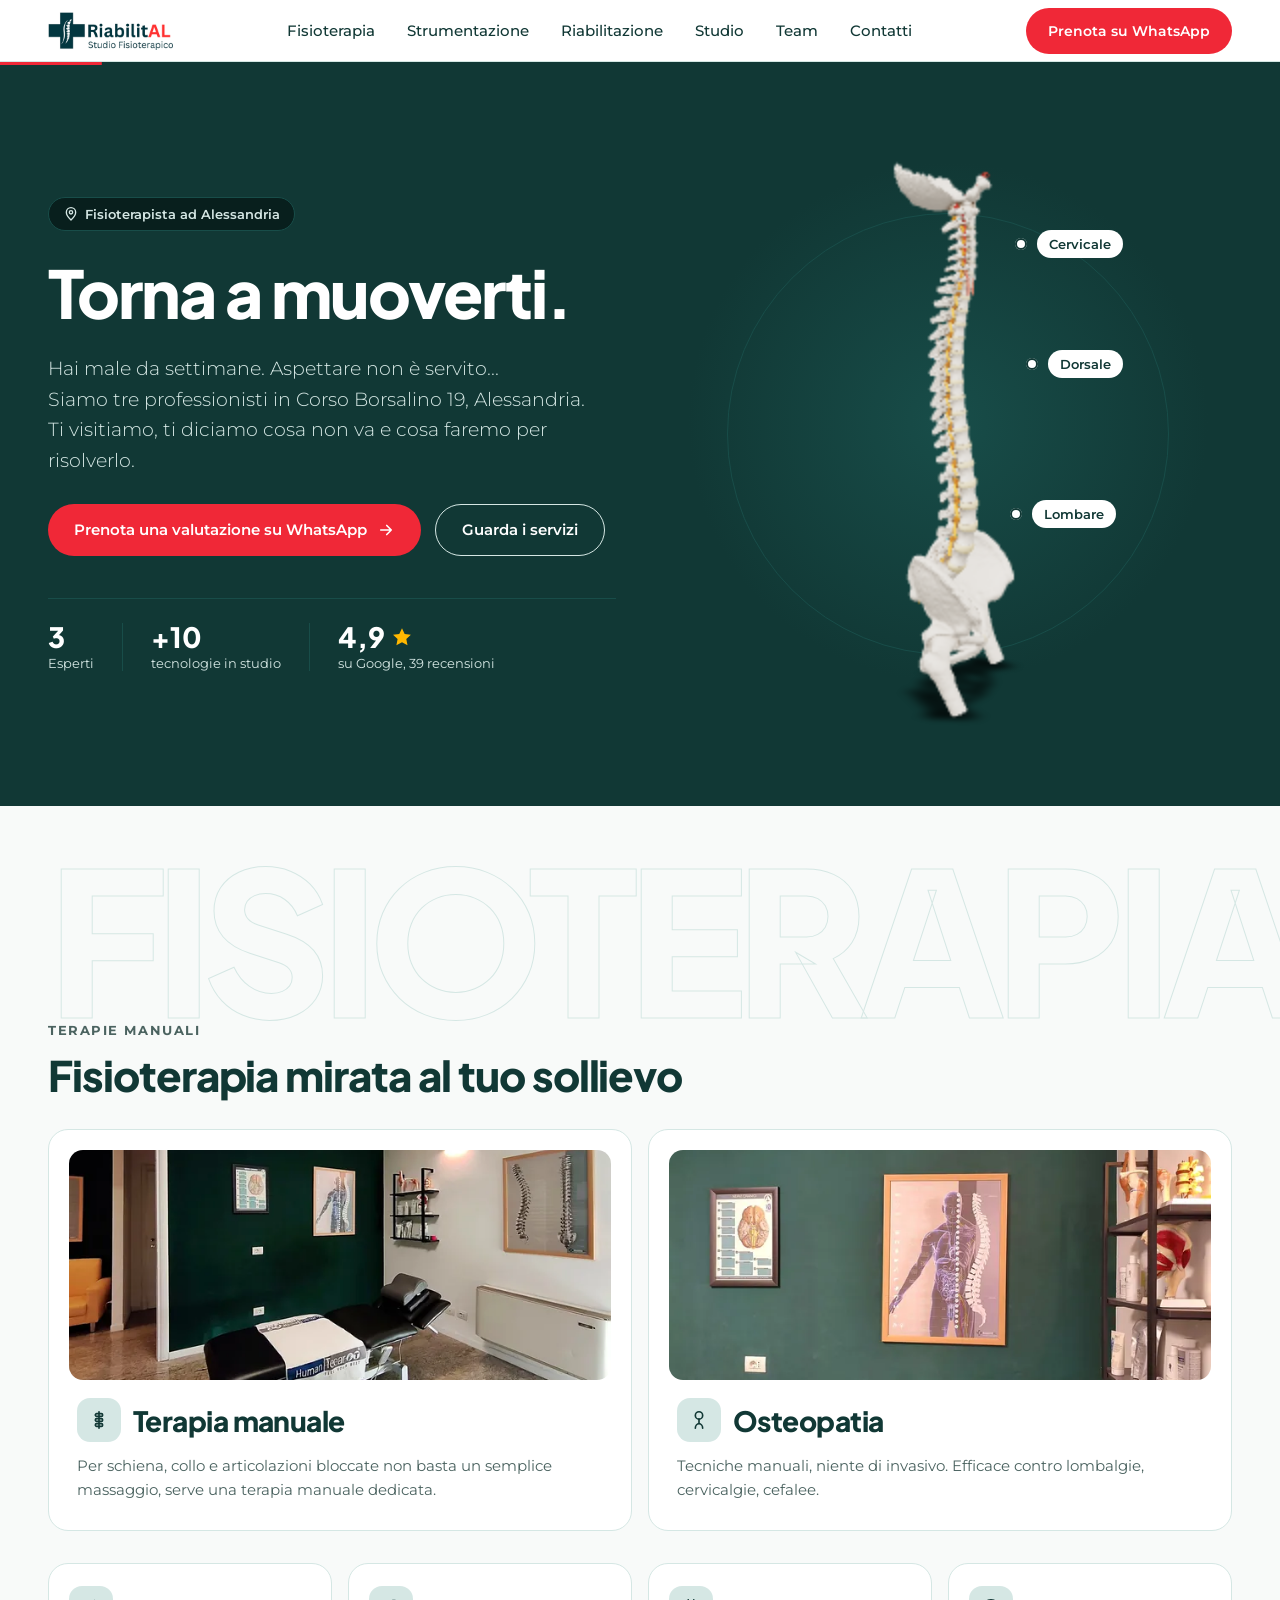
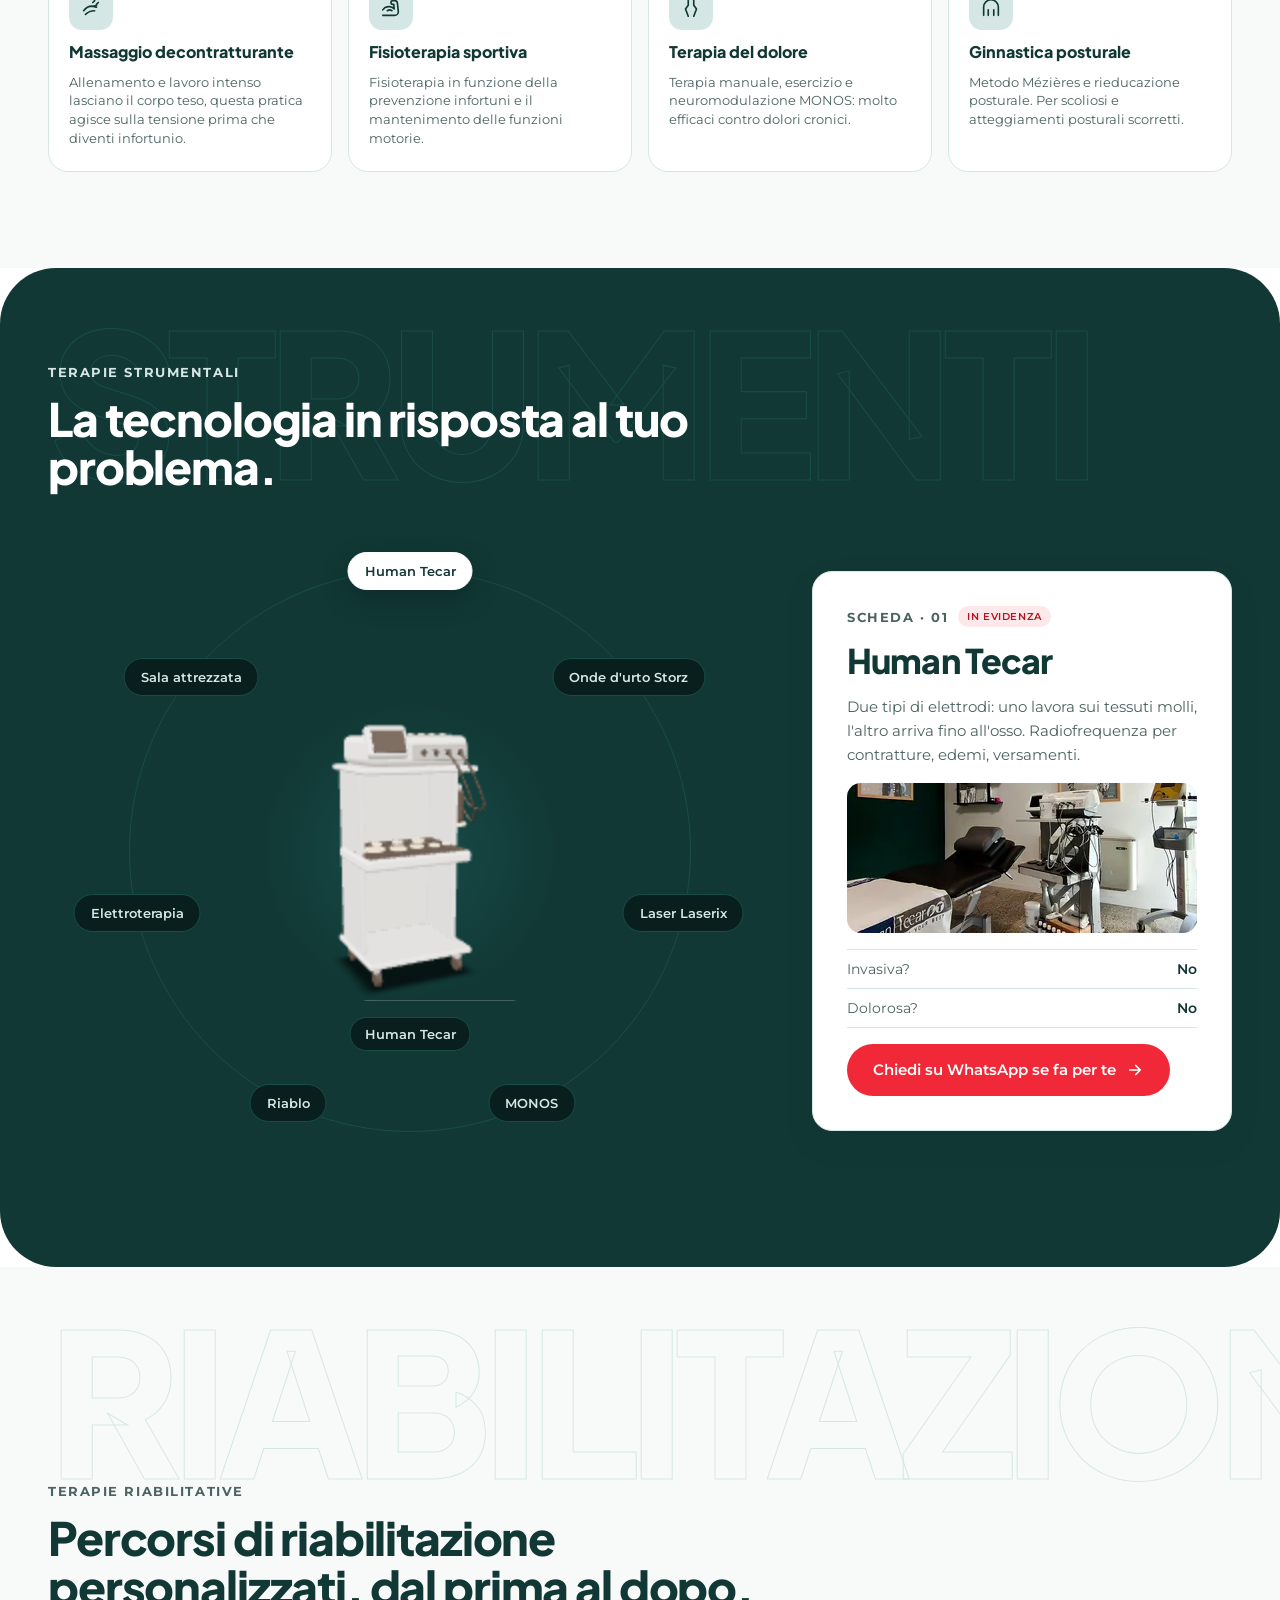
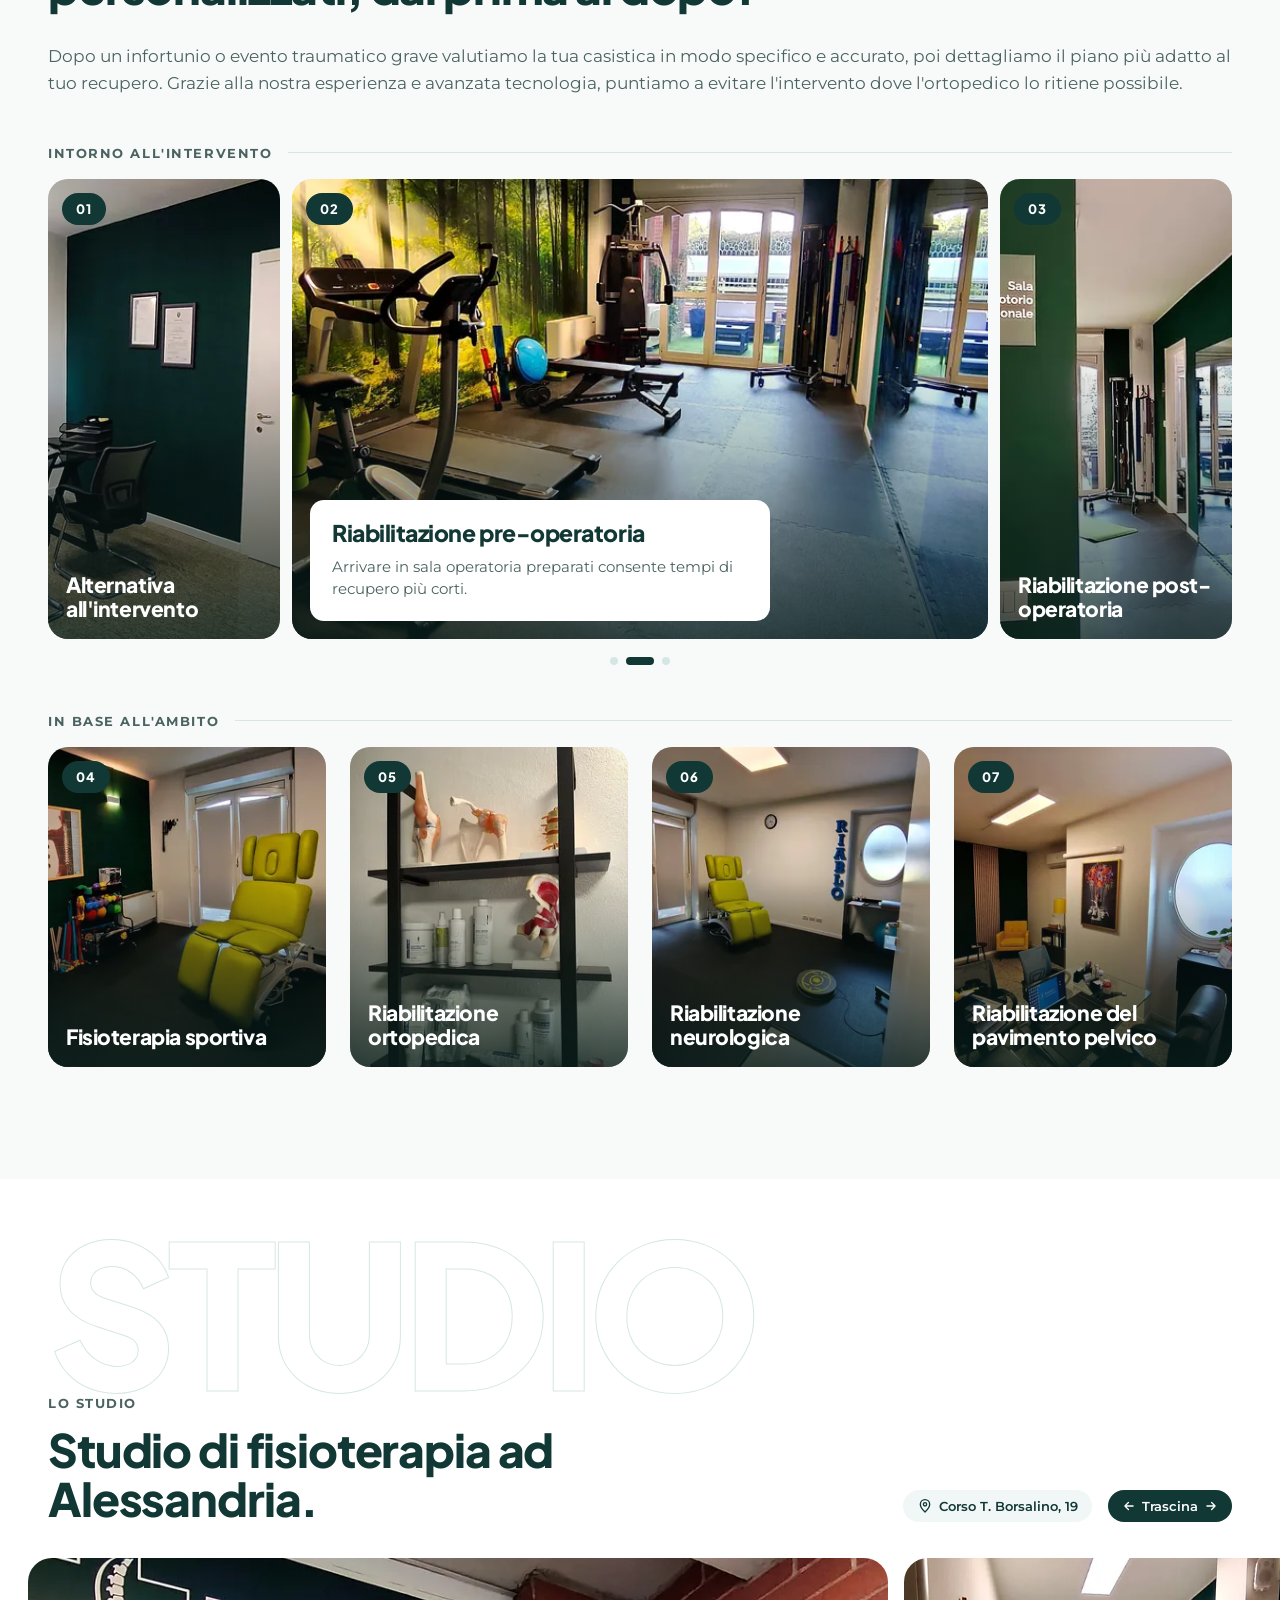
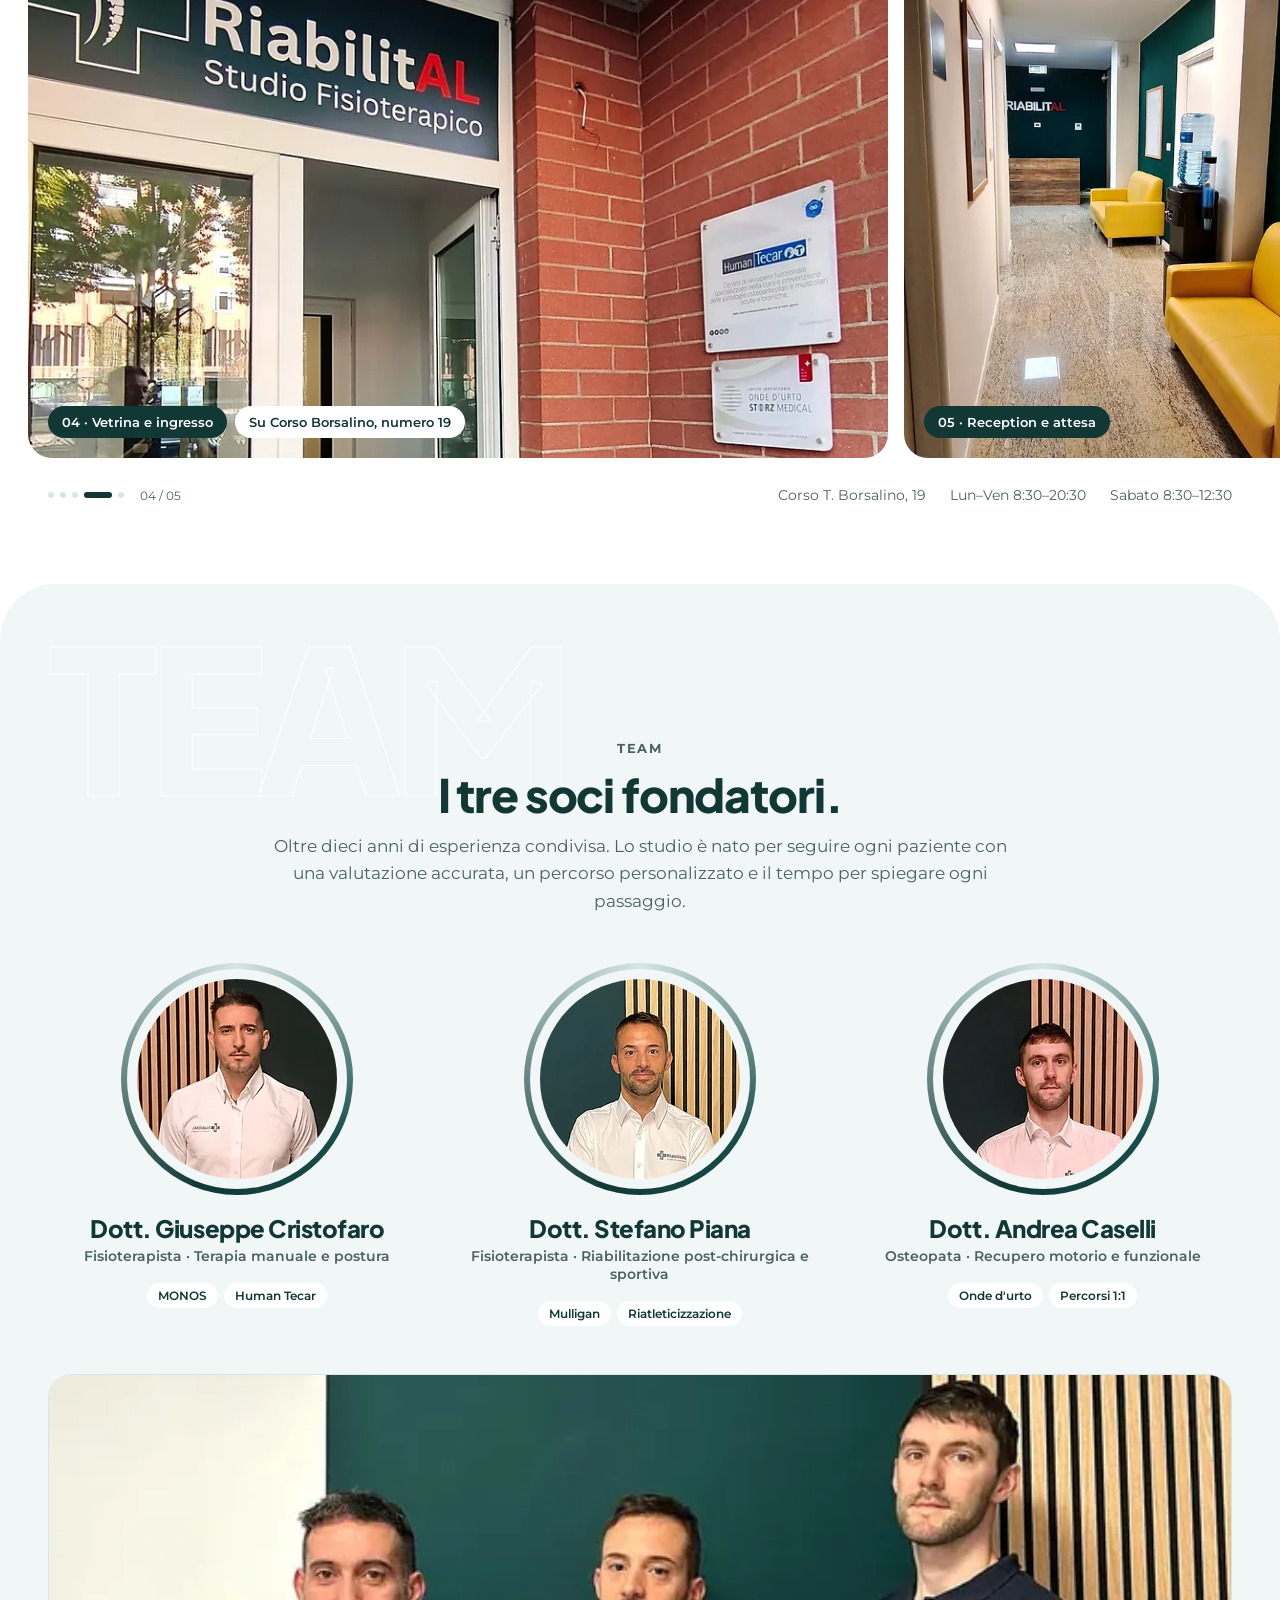
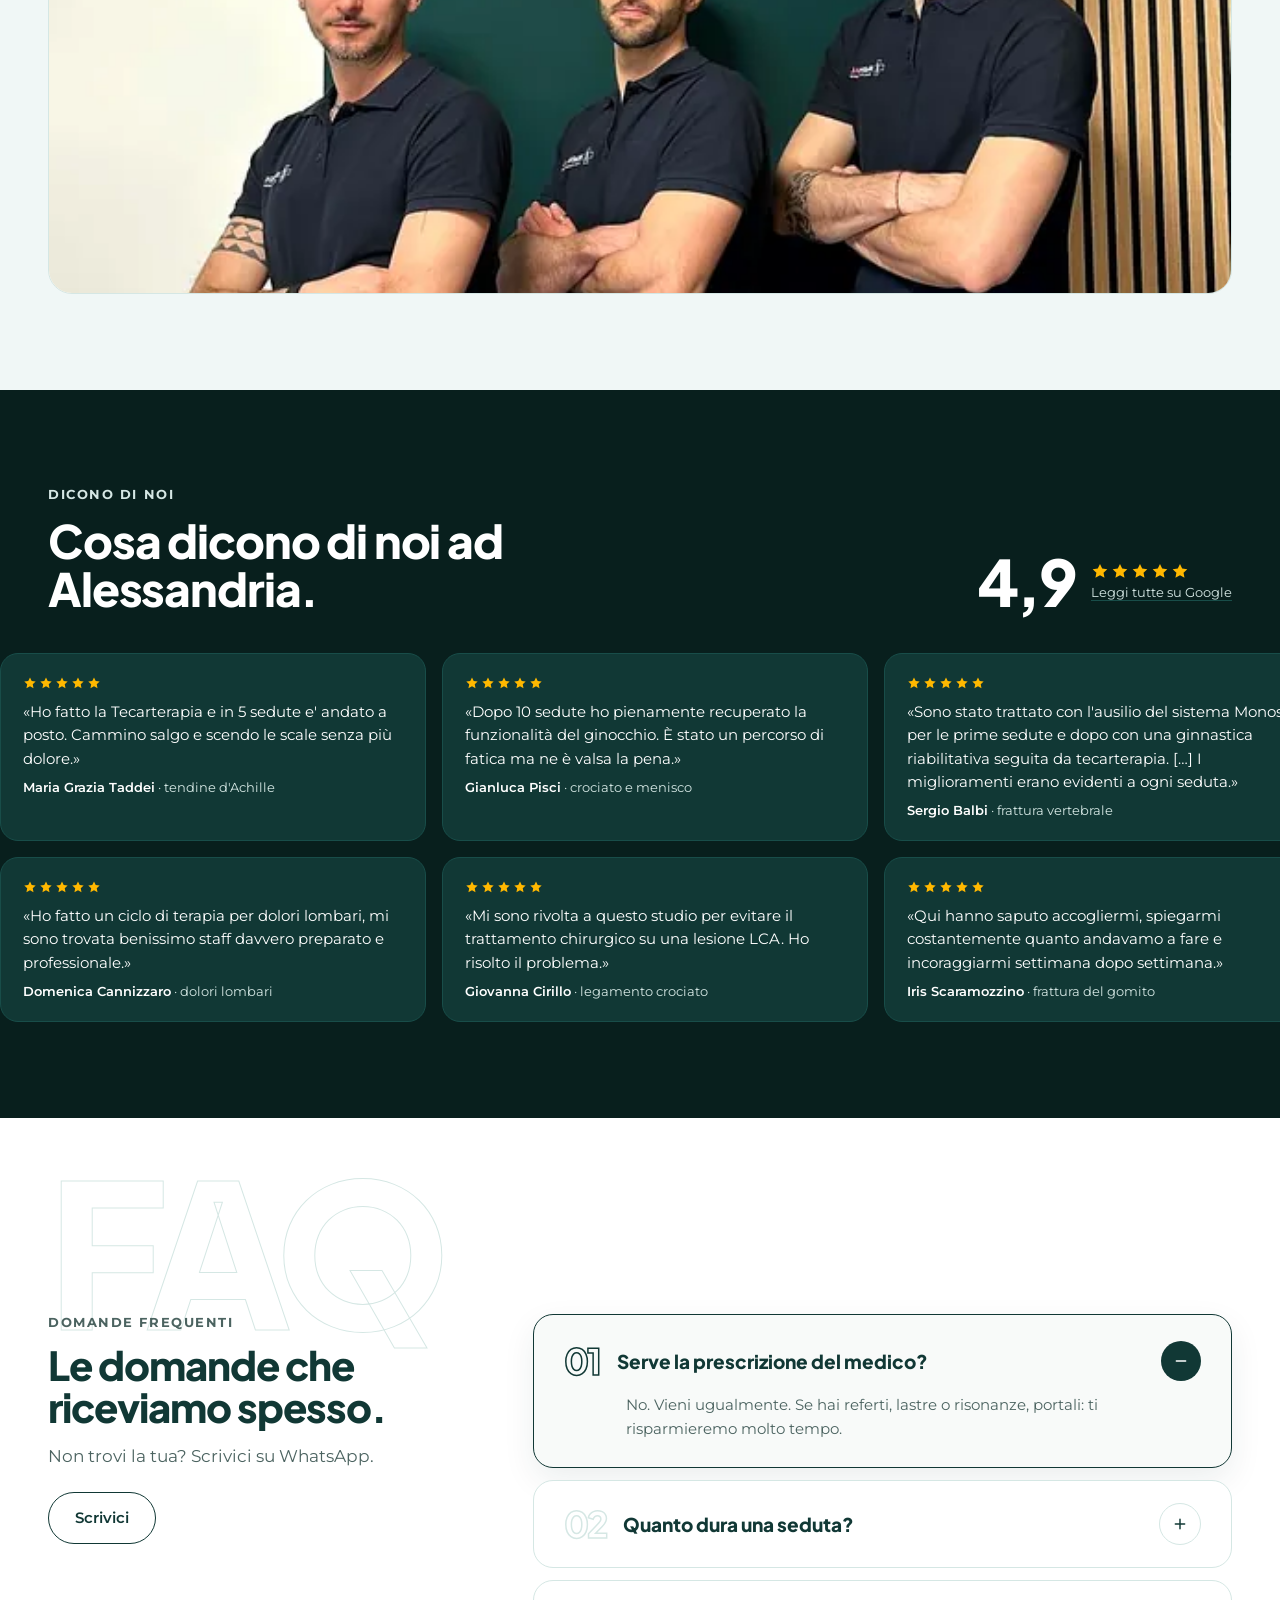
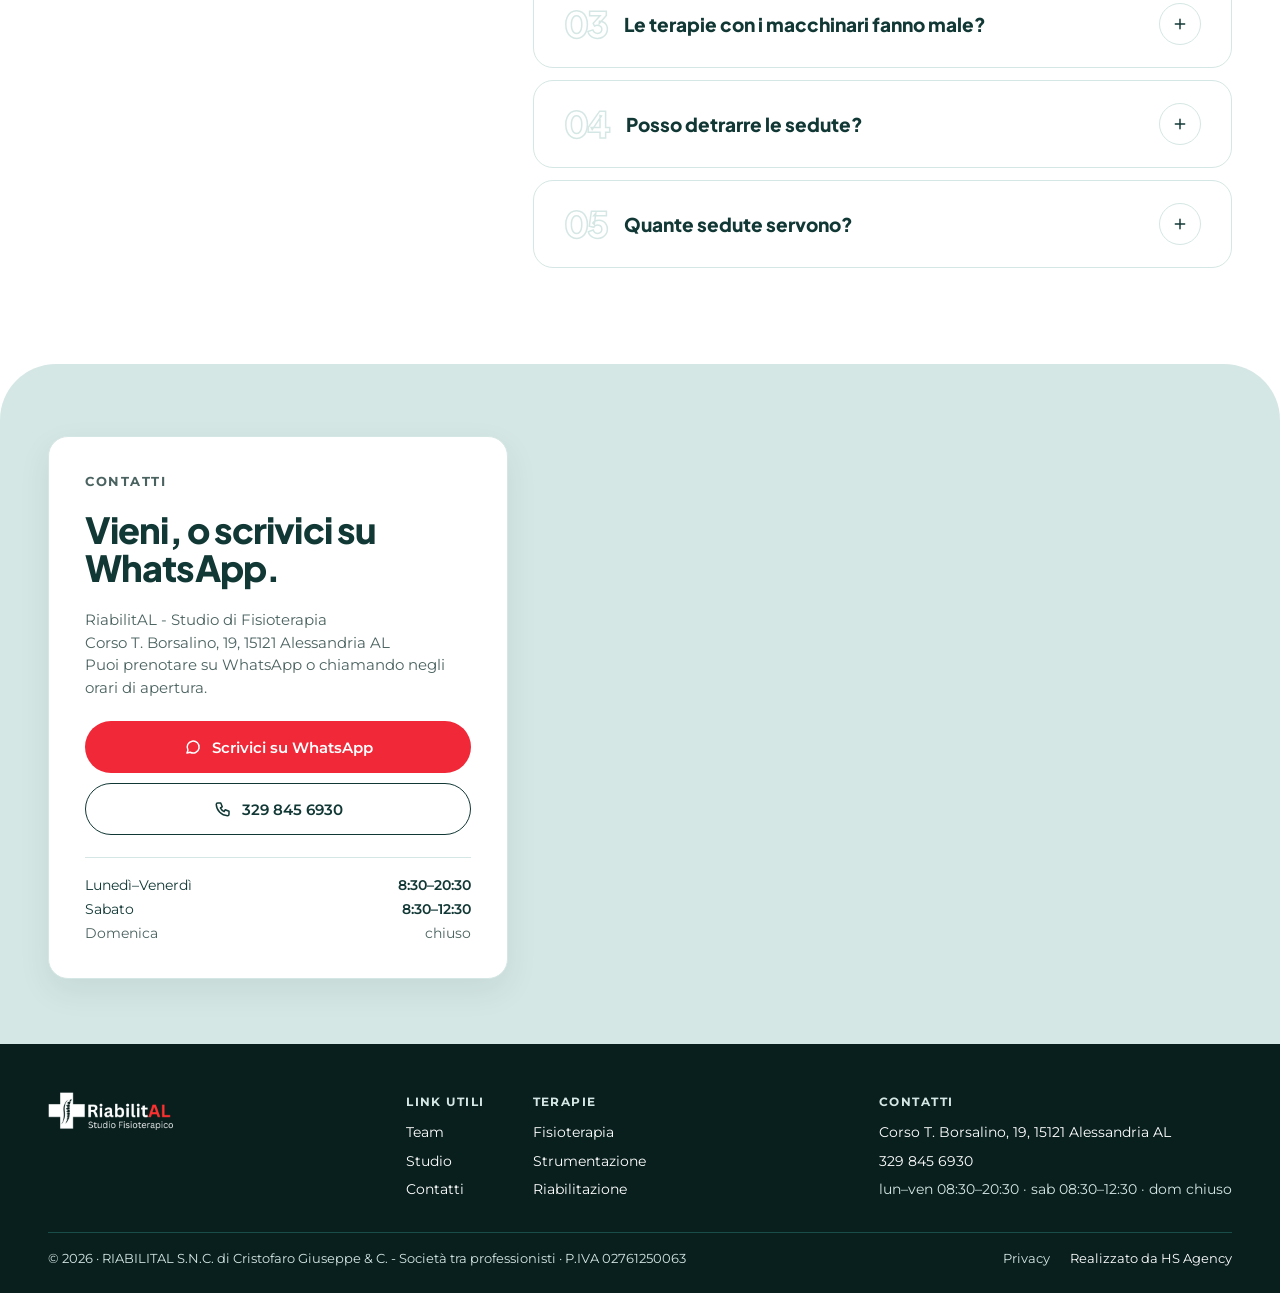
==== commit 42a4705b: "Colonna 3D della hero rifatta sul modello dello studio, con bacino e base del cranio; punti spostati" ====
--- a/index.html
+++ b/index.html
@@ -24,7 +24,7 @@
 <!-- font serviti dal sito (13/11): si precaricano i due file latin -->
 <link rel="preload" href="assets/fonts/plus-jakarta-sans-latin.woff2" as="font" type="font/woff2" crossorigin>
 <link rel="preload" href="assets/fonts/montserrat-latin.woff2" as="font" type="font/woff2" crossorigin>
-<link rel="stylesheet" href="assets/css/style.css?v=16">
+<link rel="stylesheet" href="assets/css/style.css?v=17">
 <!-- schema (13/11): solo dati scritti anche in pagina. Niente geo (coordinate esatte non verificate), niente aggregateRating (vietato riportare il voto di Google), niente FAQPage finché FAQ 02 e 04 non sono confermate -->
 <script type="application/ld+json">
 {
@@ -121,10 +121,10 @@
 </div>
 </div>
 <div class="hero-3d-col">
-<!-- Modello 3D della colonna: creato da noi (colonna-vertebrale.glb), stesso stile dei macchinari, stessi parametri di luce e rotazione -->
+<!-- Modello 3D della colonna: creato da noi (colonna-vertebrale.glb) sulla colonna anatomica dello studio, stessi parametri di luce e rotazione dei macchinari -->
 <div class="hero-3d">
 <span class="hero-3d-anello" aria-hidden="true"></span>
-<model-viewer src="assets/models/colonna-vertebrale.glb?v=7" alt="Modello 3D della colonna vertebrale: trascina per ruotarlo" auto-rotate auto-rotate-delay="0" rotation-per-second="30deg" disable-zoom shadow-intensity="1.6" shadow-softness="1" exposure="1.25" camera-orbit="-40deg 80deg 105%" interaction-prompt="none" data-modello-3d data-colonna><div slot="progress-bar"></div></model-viewer>
+<model-viewer src="assets/models/colonna-vertebrale.glb?v=8" alt="Modello 3D della colonna vertebrale: trascina per ruotarlo" auto-rotate auto-rotate-delay="0" rotation-per-second="30deg" disable-zoom shadow-intensity="1.6" shadow-softness="1" exposure="1.25" camera-orbit="-40deg 80deg 105%" interaction-prompt="none" data-modello-3d data-colonna><div slot="progress-bar"></div></model-viewer>
 <a href="#fisioterapia" class="hotspot"><span class="hotspot-punto"><span class="pulse"></span><span></span></span><span class="chip">Cervicale</span></a>
 <a href="#fisioterapia" class="hotspot"><span class="hotspot-punto"><span class="pulse"></span><span></span></span><span class="chip">Dorsale</span></a>
 <a href="#fisioterapia" class="hotspot"><span class="hotspot-punto"><span class="pulse"></span><span></span></span><span class="chip">Lombare</span></a>
--- a/assets/css/style.css
+++ b/assets/css/style.css
@@ -178,9 +178,9 @@
 .hero-3d{position:relative;width:100%;height:400px;border-radius:var(--r-hero3d);background:radial-gradient(circle at 50% 48%,var(--verde-medio) 0%,var(--verde) 62%);display:flex;align-items:center;justify-content:center;overflow:hidden}
 .hero-3d-anello{position:absolute;width:300px;height:300px;border-radius:50%;border:1px solid var(--verde-medio);left:50%;top:50%;transform:translate(-50%,-50%)}
 .hotspot{position:absolute;display:flex;align-items:center;gap:8px}
-.hotspot:nth-of-type(1){left:60%;top:20%}
-.hotspot:nth-of-type(2){left:62%;top:47%}
-.hotspot:nth-of-type(3){left:59%;top:72%}
+.hotspot:nth-of-type(1){left:60%;top:15%}
+.hotspot:nth-of-type(2){left:62%;top:36%}
+.hotspot:nth-of-type(3){left:59%;top:60%}
 .hotspot-punto{position:relative;width:10px;height:10px;display:block}
 .hotspot-punto span{position:absolute;inset:0;border-radius:50%}
 .hotspot-punto .pulse{background:var(--menta)}
@@ -470,9 +470,9 @@
   .hero-3d{max-width:560px;height:600px}
   .hero-3d-anello{width:440px;height:440px}
   .hotspot{gap:10px}
-  .hotspot:nth-of-type(1){left:62%;top:17%}
-  .hotspot:nth-of-type(2){left:64%;top:45%}
-  .hotspot:nth-of-type(3){left:61%;top:73%}
+  .hotspot:nth-of-type(1){left:62%;top:16%}
+  .hotspot:nth-of-type(2){left:64%;top:36%}
+  .hotspot:nth-of-type(3){left:61%;top:61%}
   .hotspot-punto{width:12px;height:12px}
   .hotspot .chip{padding:6px 12px;font-size:13px}
 
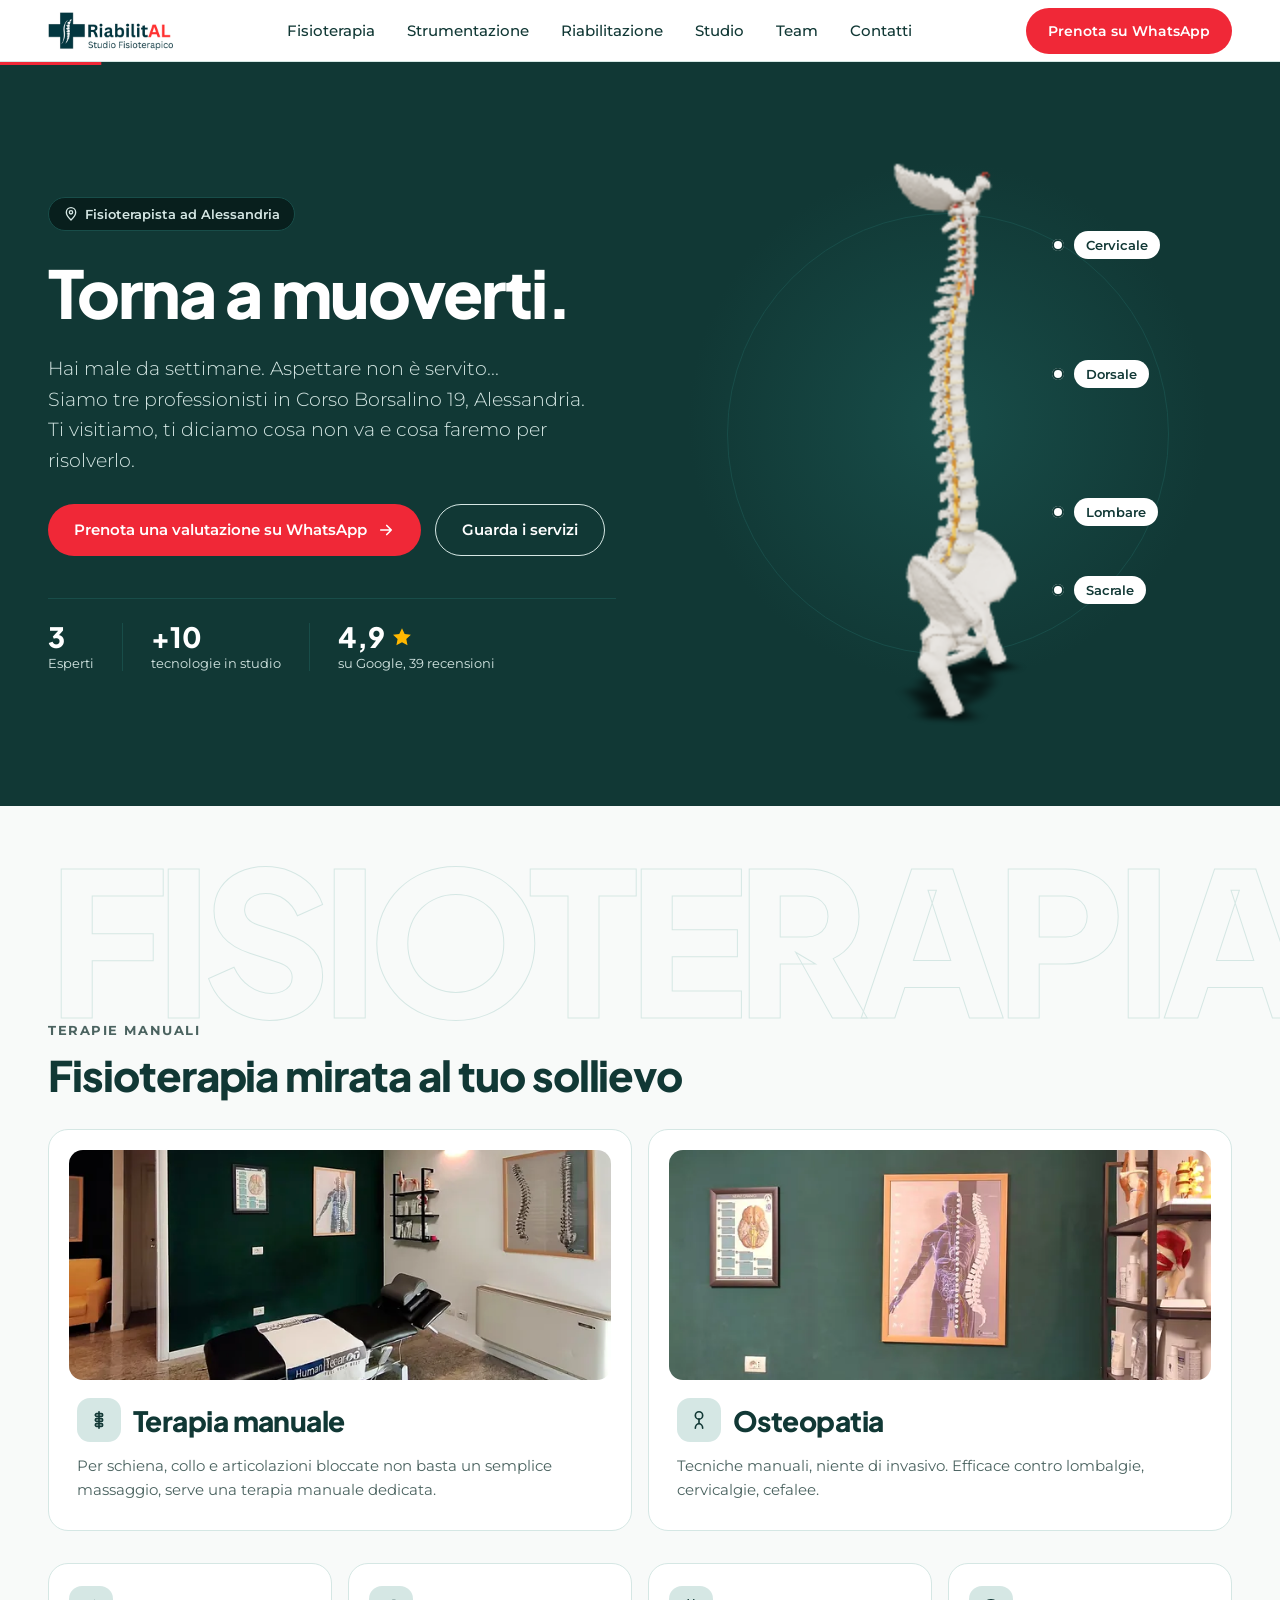
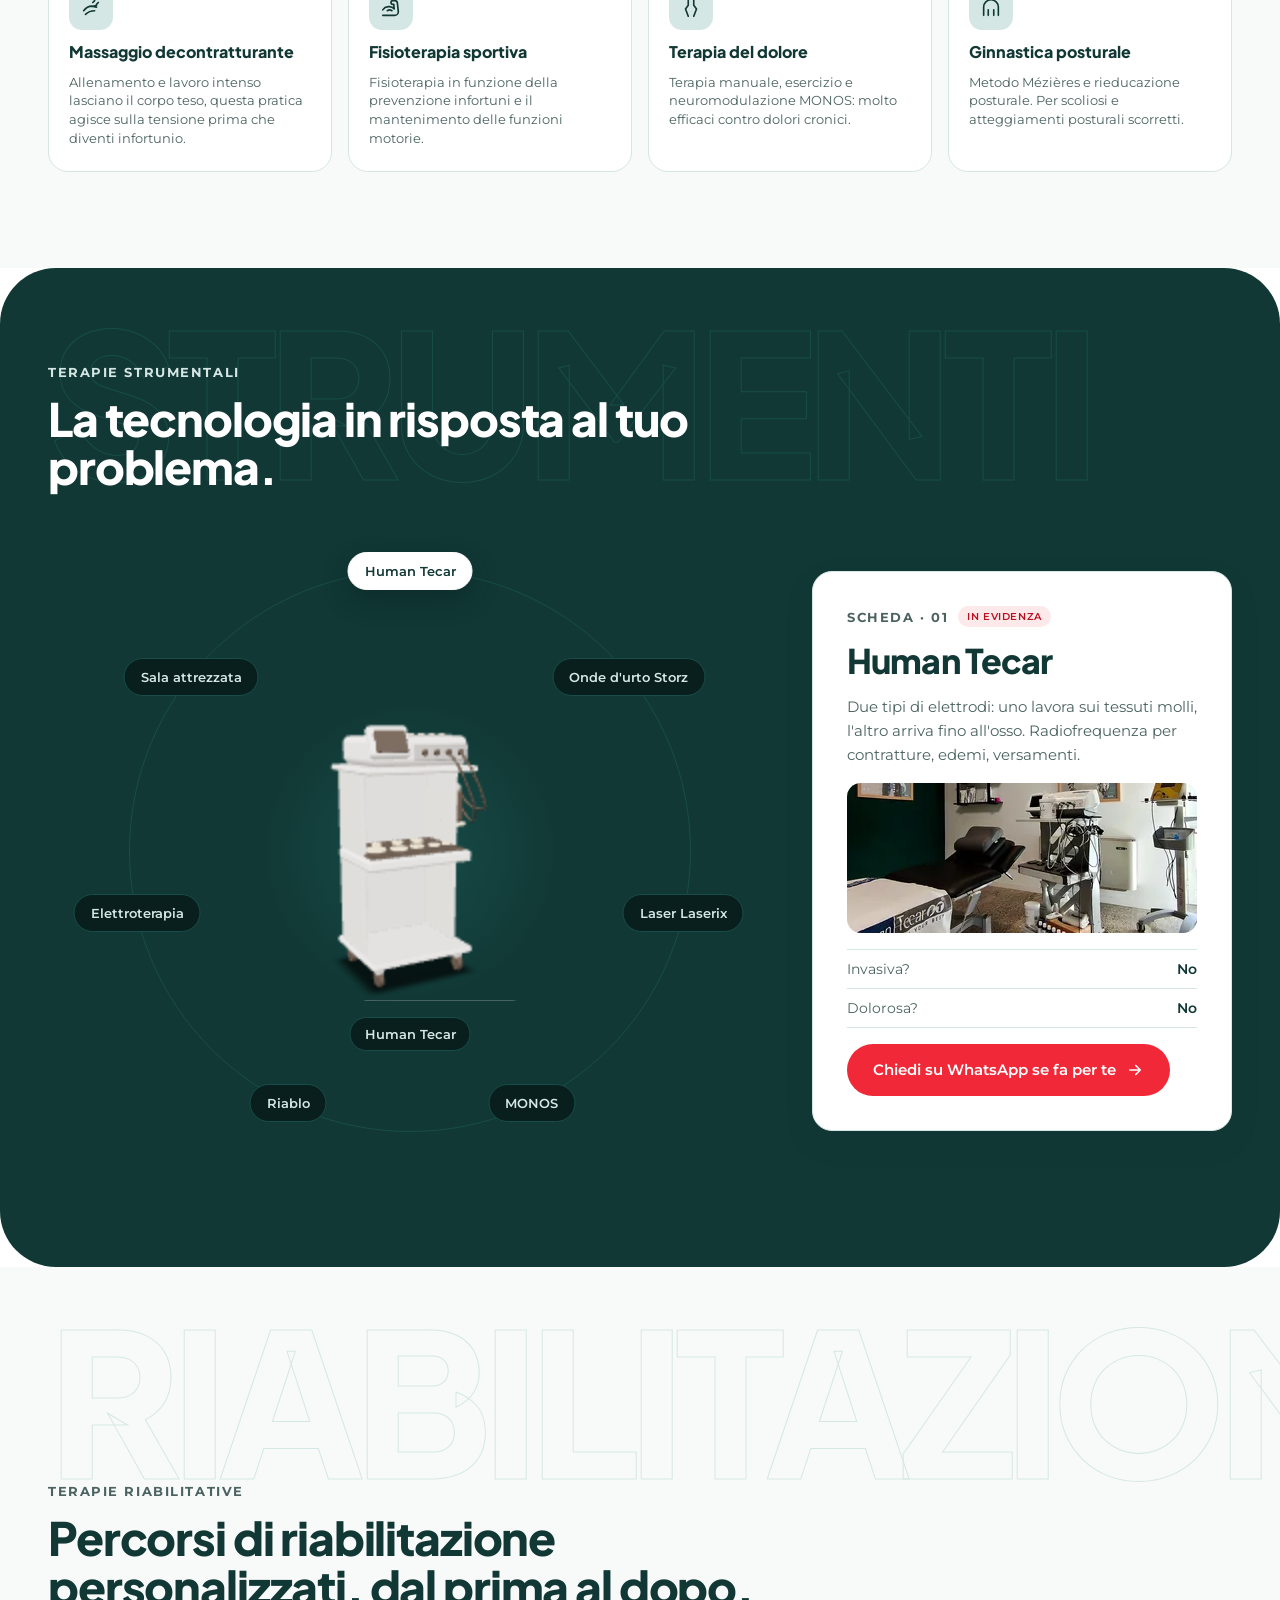
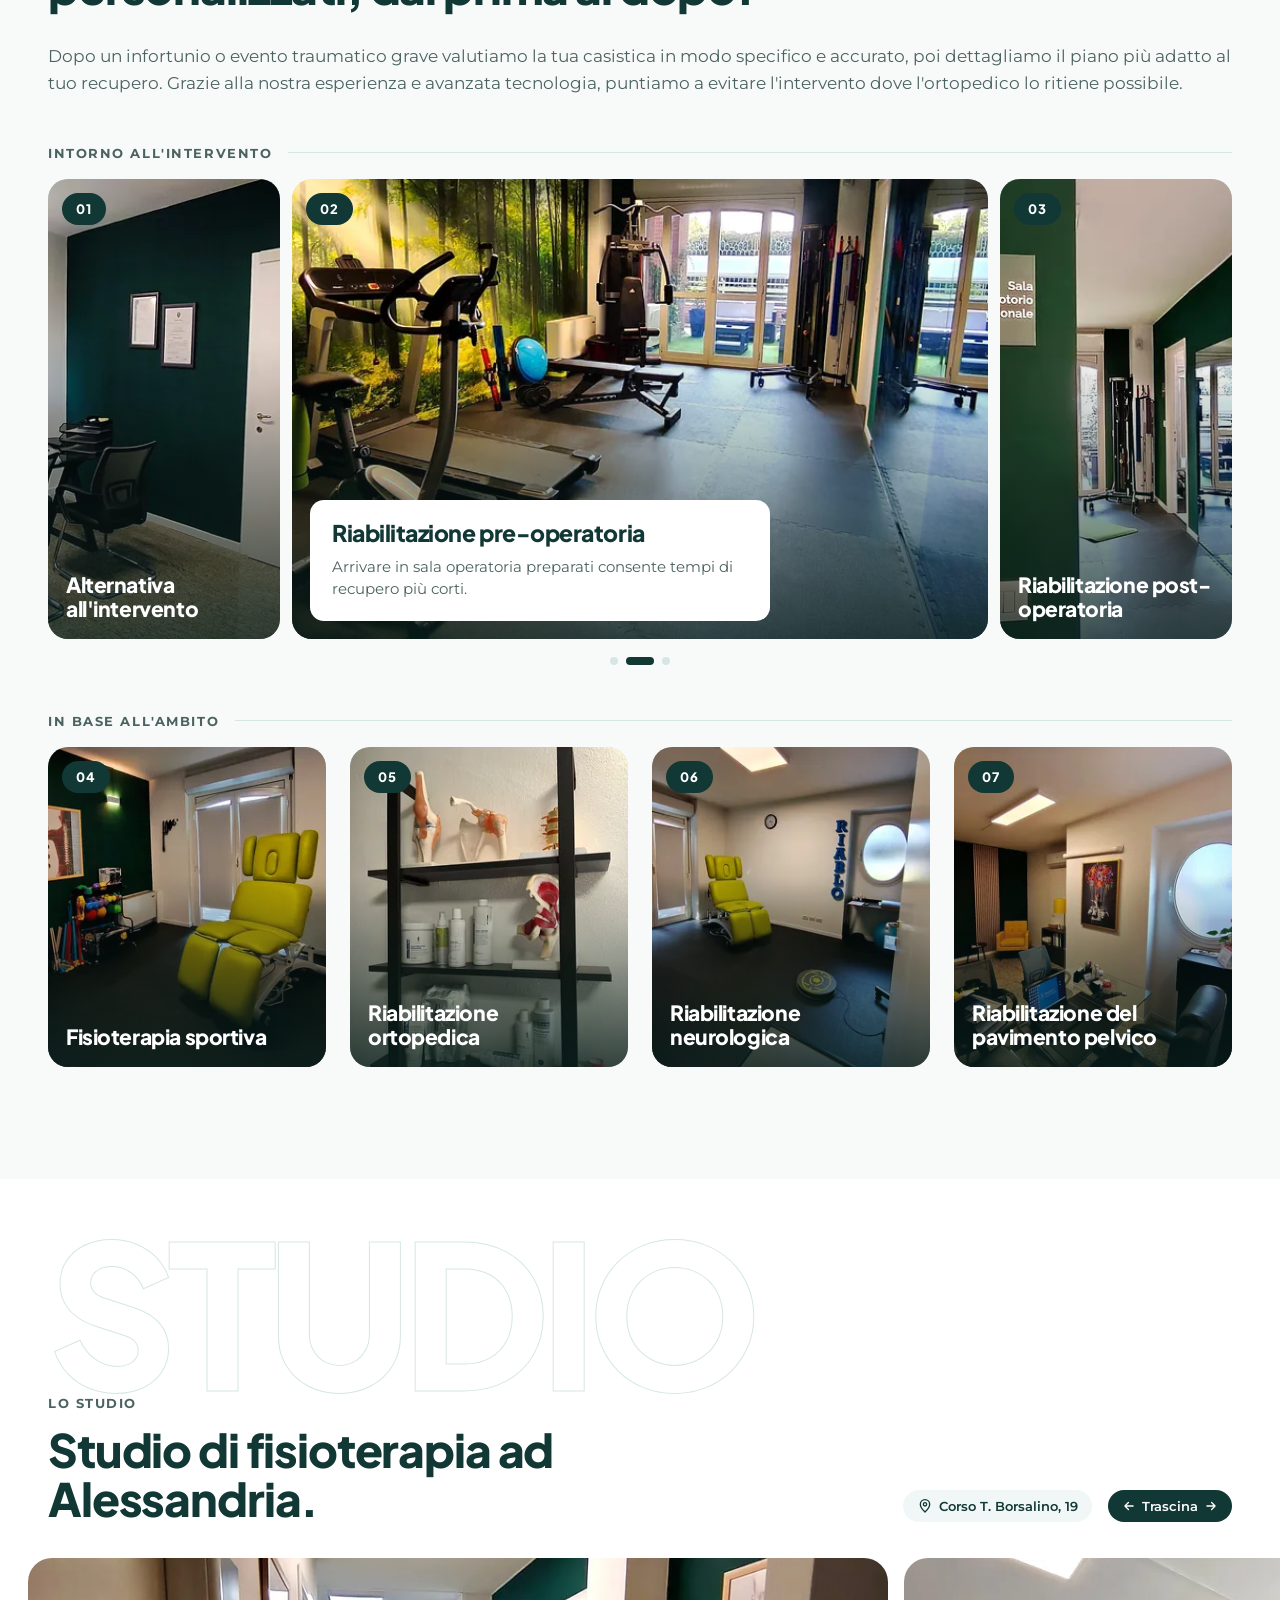
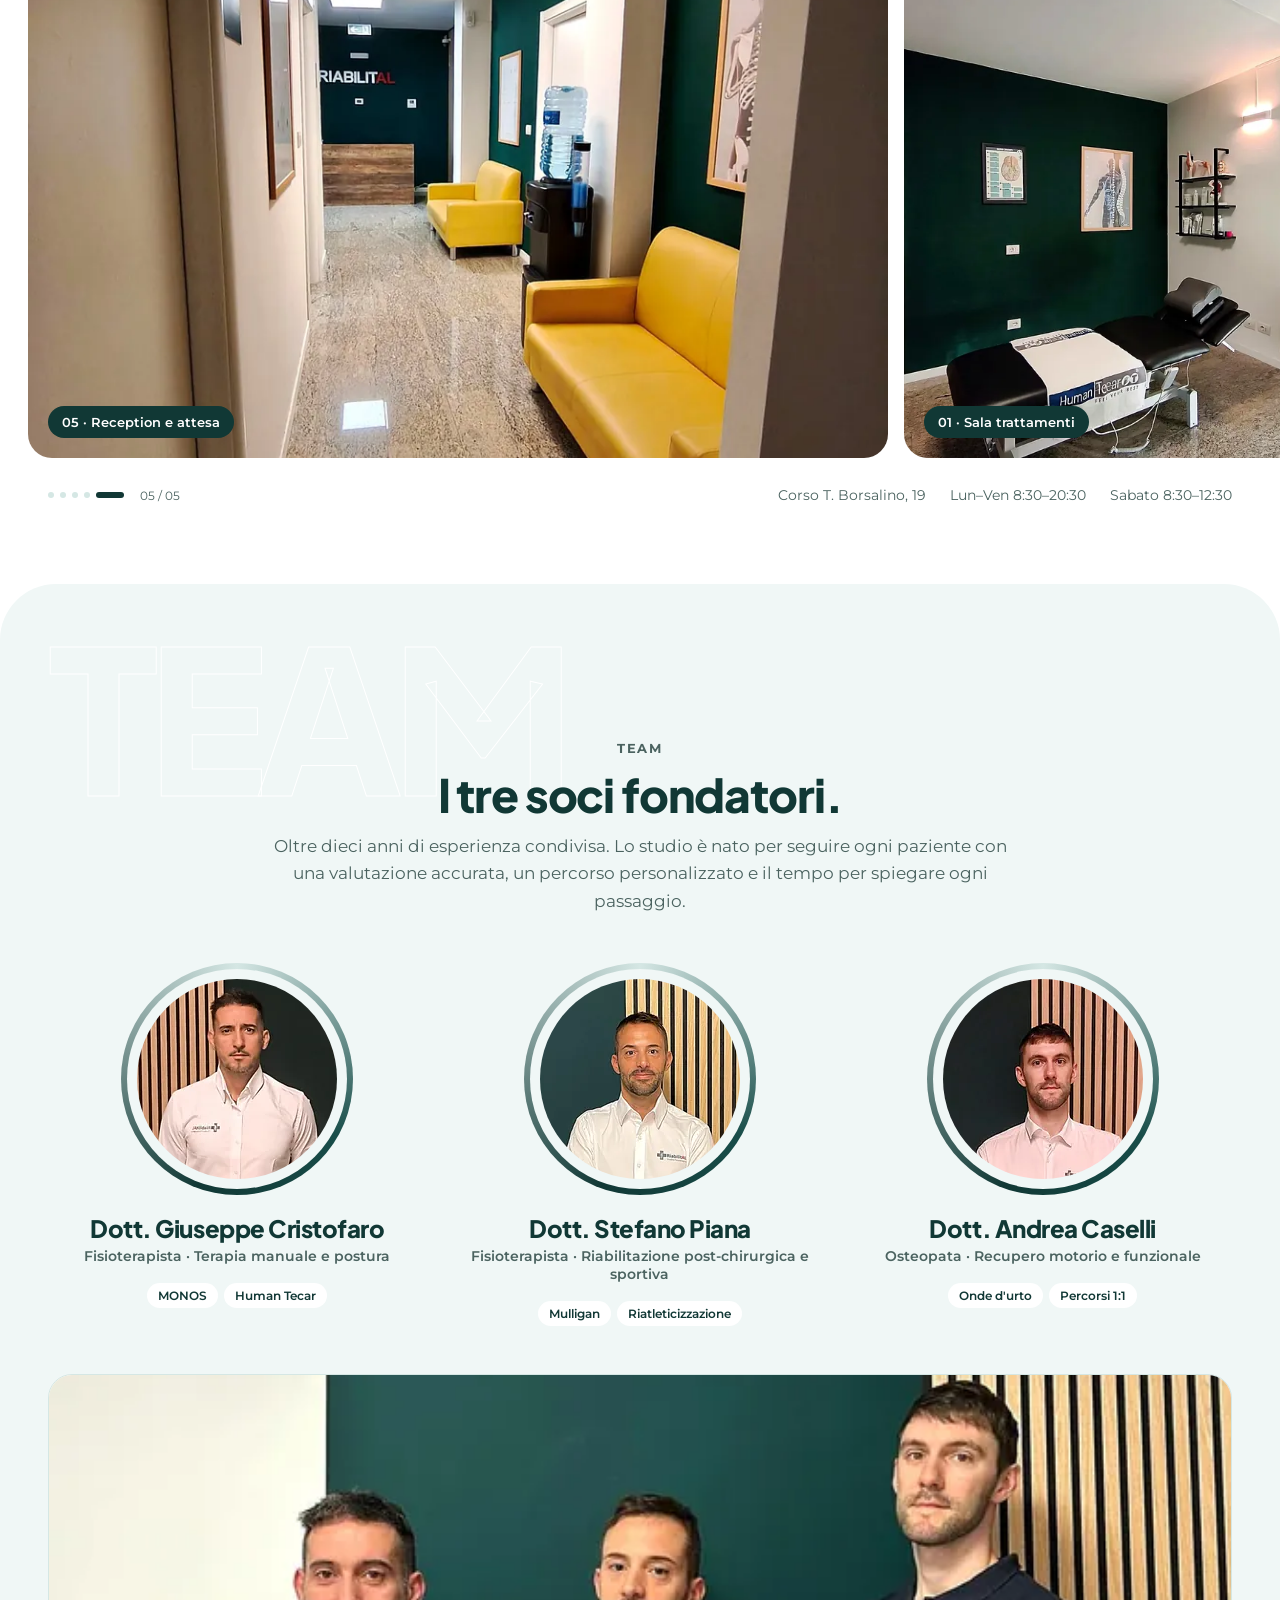
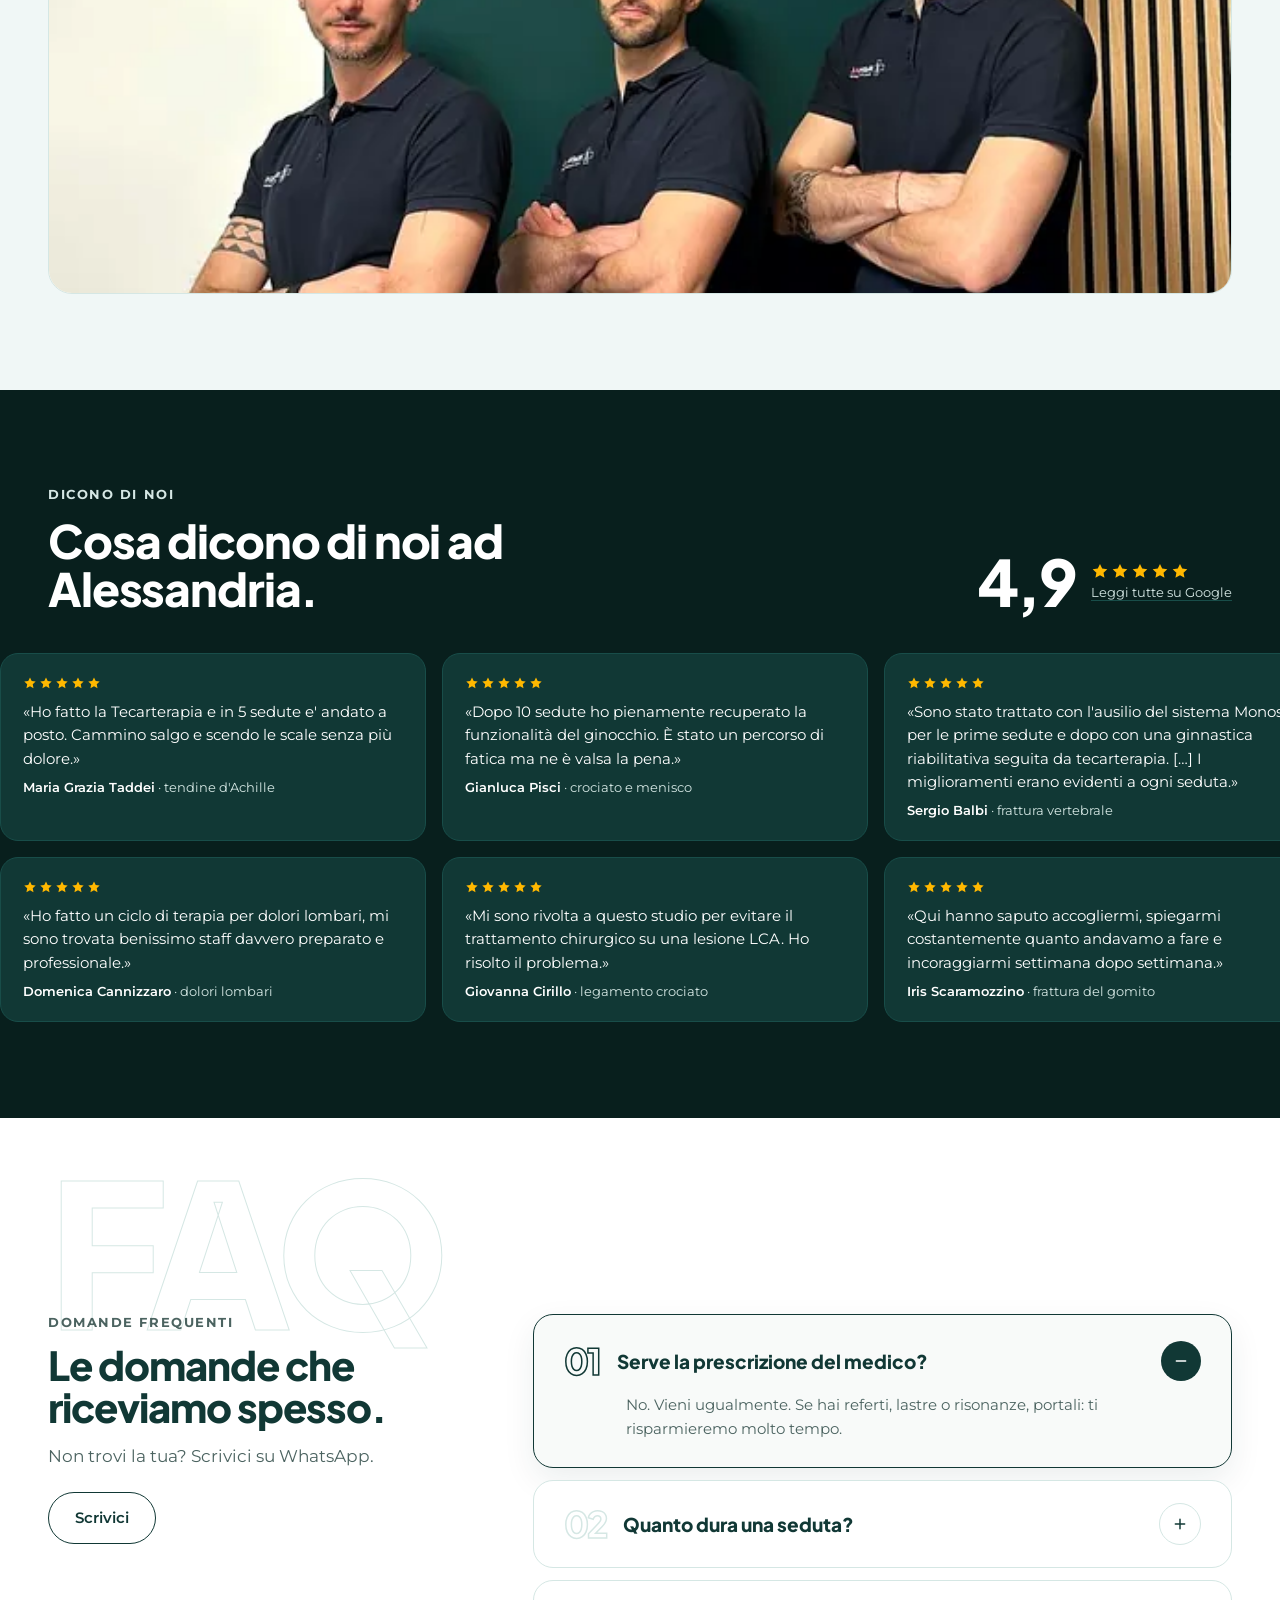
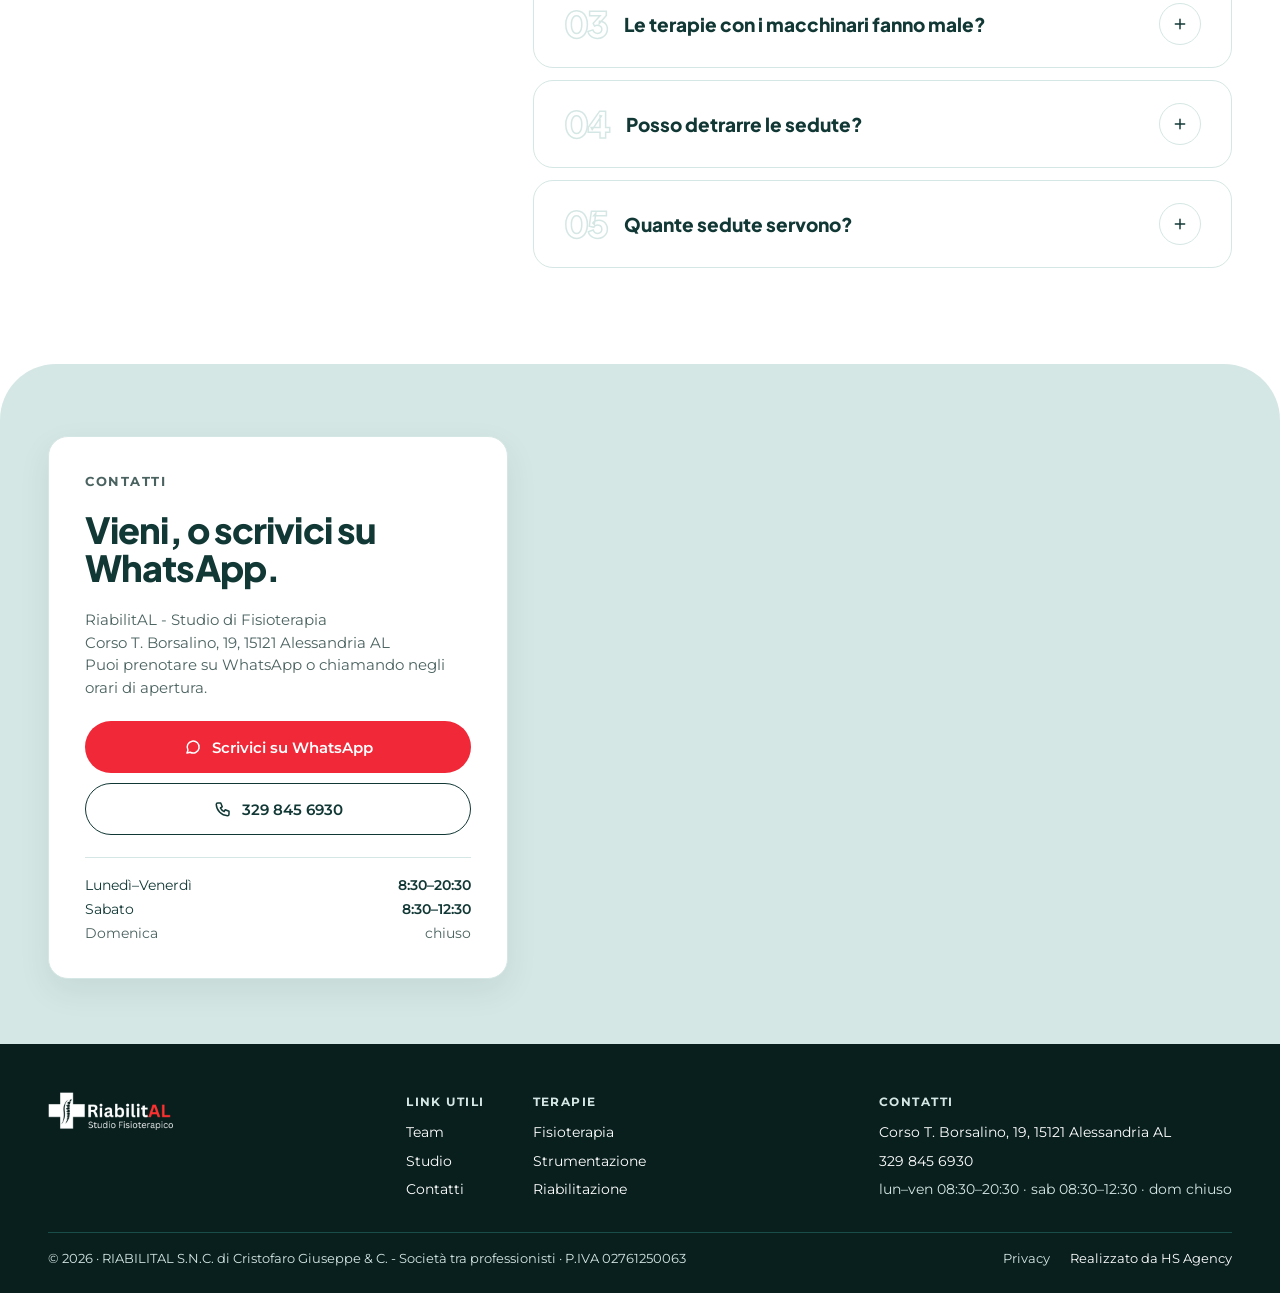
==== commit cbb37d29: "Hero: aggiunta la zona Sacrale, le quattro zone della colonna allineate Co-Authored-By: Claude Opus " ====
--- a/index.html
+++ b/index.html
@@ -24,7 +24,7 @@
 <!-- font serviti dal sito (13/11): si precaricano i due file latin -->
 <link rel="preload" href="assets/fonts/plus-jakarta-sans-latin.woff2" as="font" type="font/woff2" crossorigin>
 <link rel="preload" href="assets/fonts/montserrat-latin.woff2" as="font" type="font/woff2" crossorigin>
-<link rel="stylesheet" href="assets/css/style.css?v=17">
+<link rel="stylesheet" href="assets/css/style.css?v=18">
 <!-- schema (13/11): solo dati scritti anche in pagina. Niente geo (coordinate esatte non verificate), niente aggregateRating (vietato riportare il voto di Google), niente FAQPage finché FAQ 02 e 04 non sono confermate -->
 <script type="application/ld+json">
 {
@@ -128,6 +128,7 @@
 <a href="#fisioterapia" class="hotspot"><span class="hotspot-punto"><span class="pulse"></span><span></span></span><span class="chip">Cervicale</span></a>
 <a href="#fisioterapia" class="hotspot"><span class="hotspot-punto"><span class="pulse"></span><span></span></span><span class="chip">Dorsale</span></a>
 <a href="#fisioterapia" class="hotspot"><span class="hotspot-punto"><span class="pulse"></span><span></span></span><span class="chip">Lombare</span></a>
+<a href="#fisioterapia" class="hotspot"><span class="hotspot-punto"><span class="pulse"></span><span></span></span><span class="chip">Sacrale</span></a>
 </div>
 </div>
 </div>
--- a/assets/css/style.css
+++ b/assets/css/style.css
@@ -177,10 +177,12 @@
 .hero-numeri span{font-size:11px;color:var(--menta);line-height:1.3}
 .hero-3d{position:relative;width:100%;height:400px;border-radius:var(--r-hero3d);background:radial-gradient(circle at 50% 48%,var(--verde-medio) 0%,var(--verde) 62%);display:flex;align-items:center;justify-content:center;overflow:hidden}
 .hero-3d-anello{position:absolute;width:300px;height:300px;border-radius:50%;border:1px solid var(--verde-medio);left:50%;top:50%;transform:translate(-50%,-50%)}
-.hotspot{position:absolute;display:flex;align-items:center;gap:8px}
-.hotspot:nth-of-type(1){left:60%;top:15%}
-.hotspot:nth-of-type(2){left:62%;top:36%}
-.hotspot:nth-of-type(3){left:59%;top:60%}
+/* le 4 zone della colonna: in fila alla stessa distanza, fuori dall'ingombro del bacino che gira; ogni punto al centro della sua zona */
+.hotspot{position:absolute;left:min(calc(50% + 68px),calc(100% - 92px));transform:translateY(-50%);display:flex;align-items:center;gap:8px}
+.hotspot:nth-of-type(1){top:18.5%}
+.hotspot:nth-of-type(2){top:40%}
+.hotspot:nth-of-type(3){top:63%}
+.hotspot:nth-of-type(4){top:76%}
 .hotspot-punto{position:relative;width:10px;height:10px;display:block}
 .hotspot-punto span{position:absolute;inset:0;border-radius:50%}
 .hotspot-punto .pulse{background:var(--menta)}
@@ -469,10 +471,7 @@
   .hero-3d-col{display:flex;justify-content:center}
   .hero-3d{max-width:560px;height:600px}
   .hero-3d-anello{width:440px;height:440px}
-  .hotspot{gap:10px}
-  .hotspot:nth-of-type(1){left:62%;top:16%}
-  .hotspot:nth-of-type(2){left:64%;top:36%}
-  .hotspot:nth-of-type(3){left:61%;top:61%}
+  .hotspot{left:calc(50% + 104px);gap:10px}
   .hotspot-punto{width:12px;height:12px}
   .hotspot .chip{padding:6px 12px;font-size:13px}
 
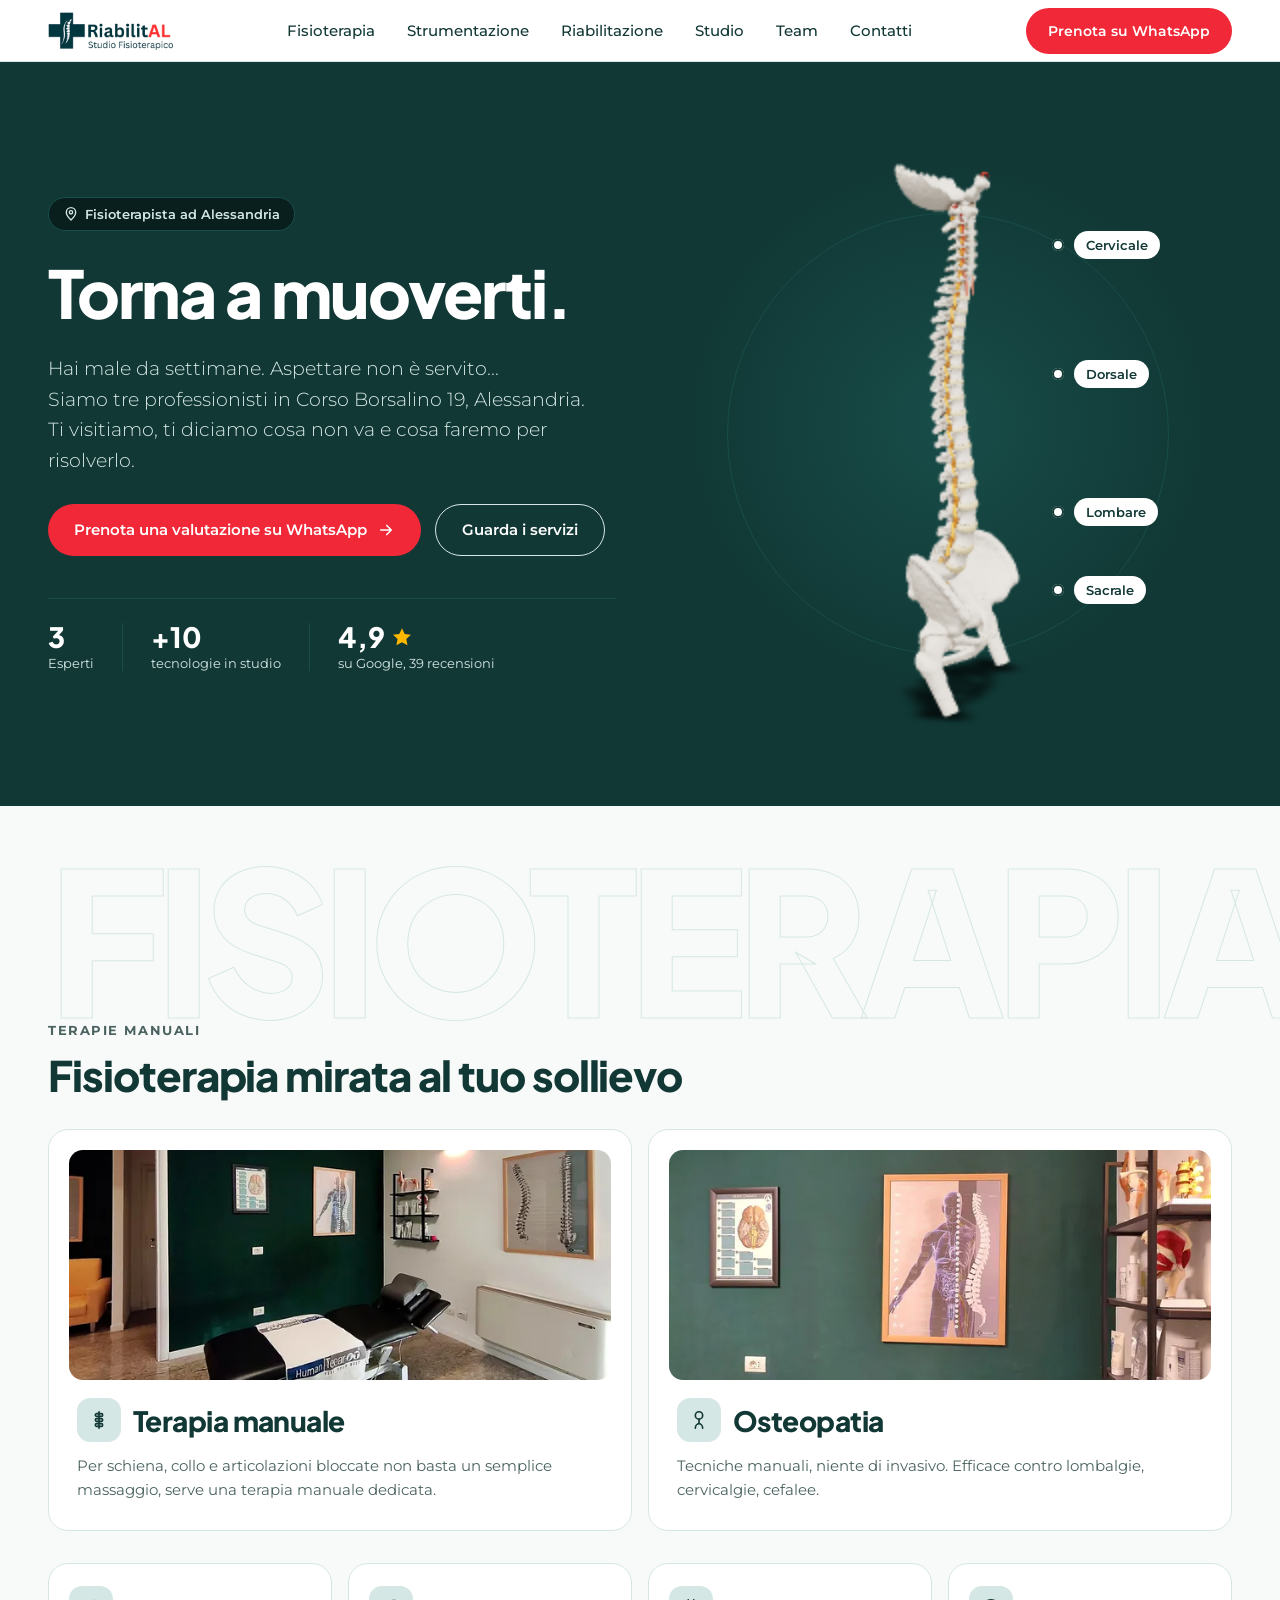
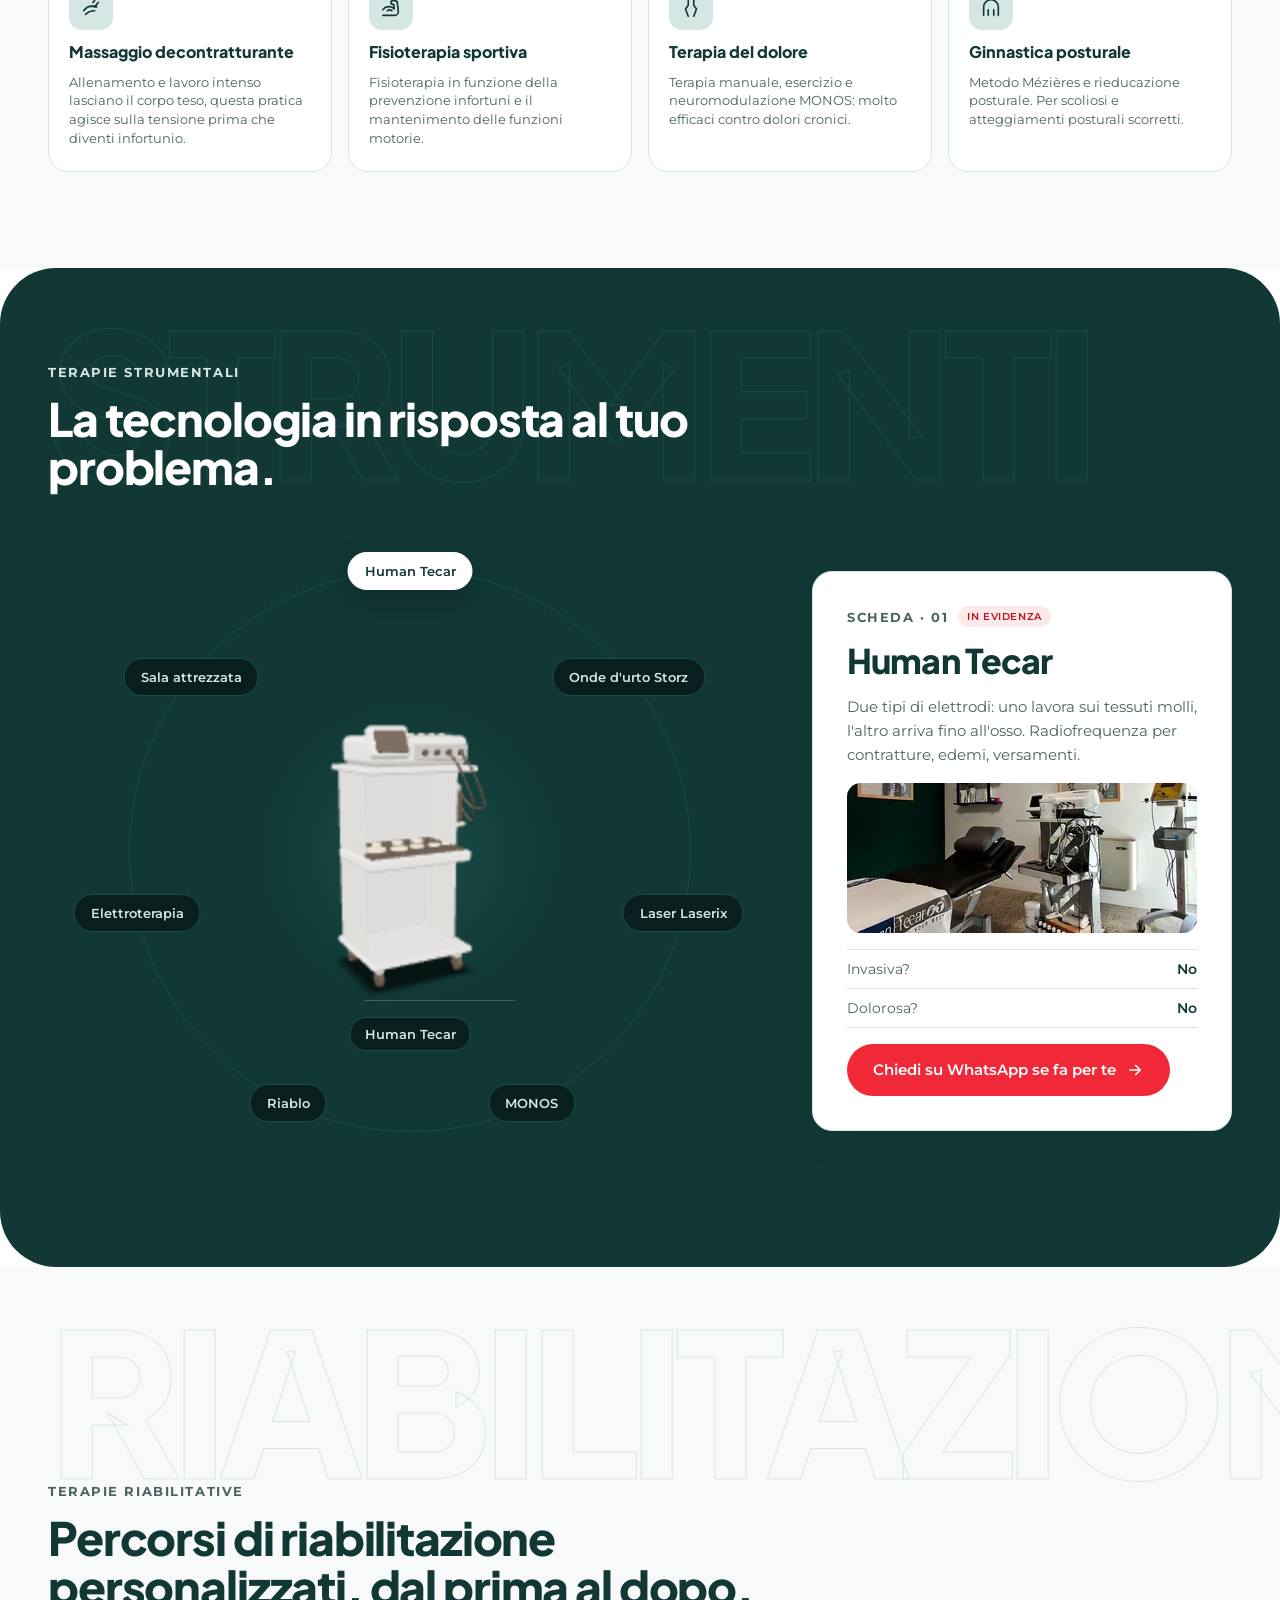
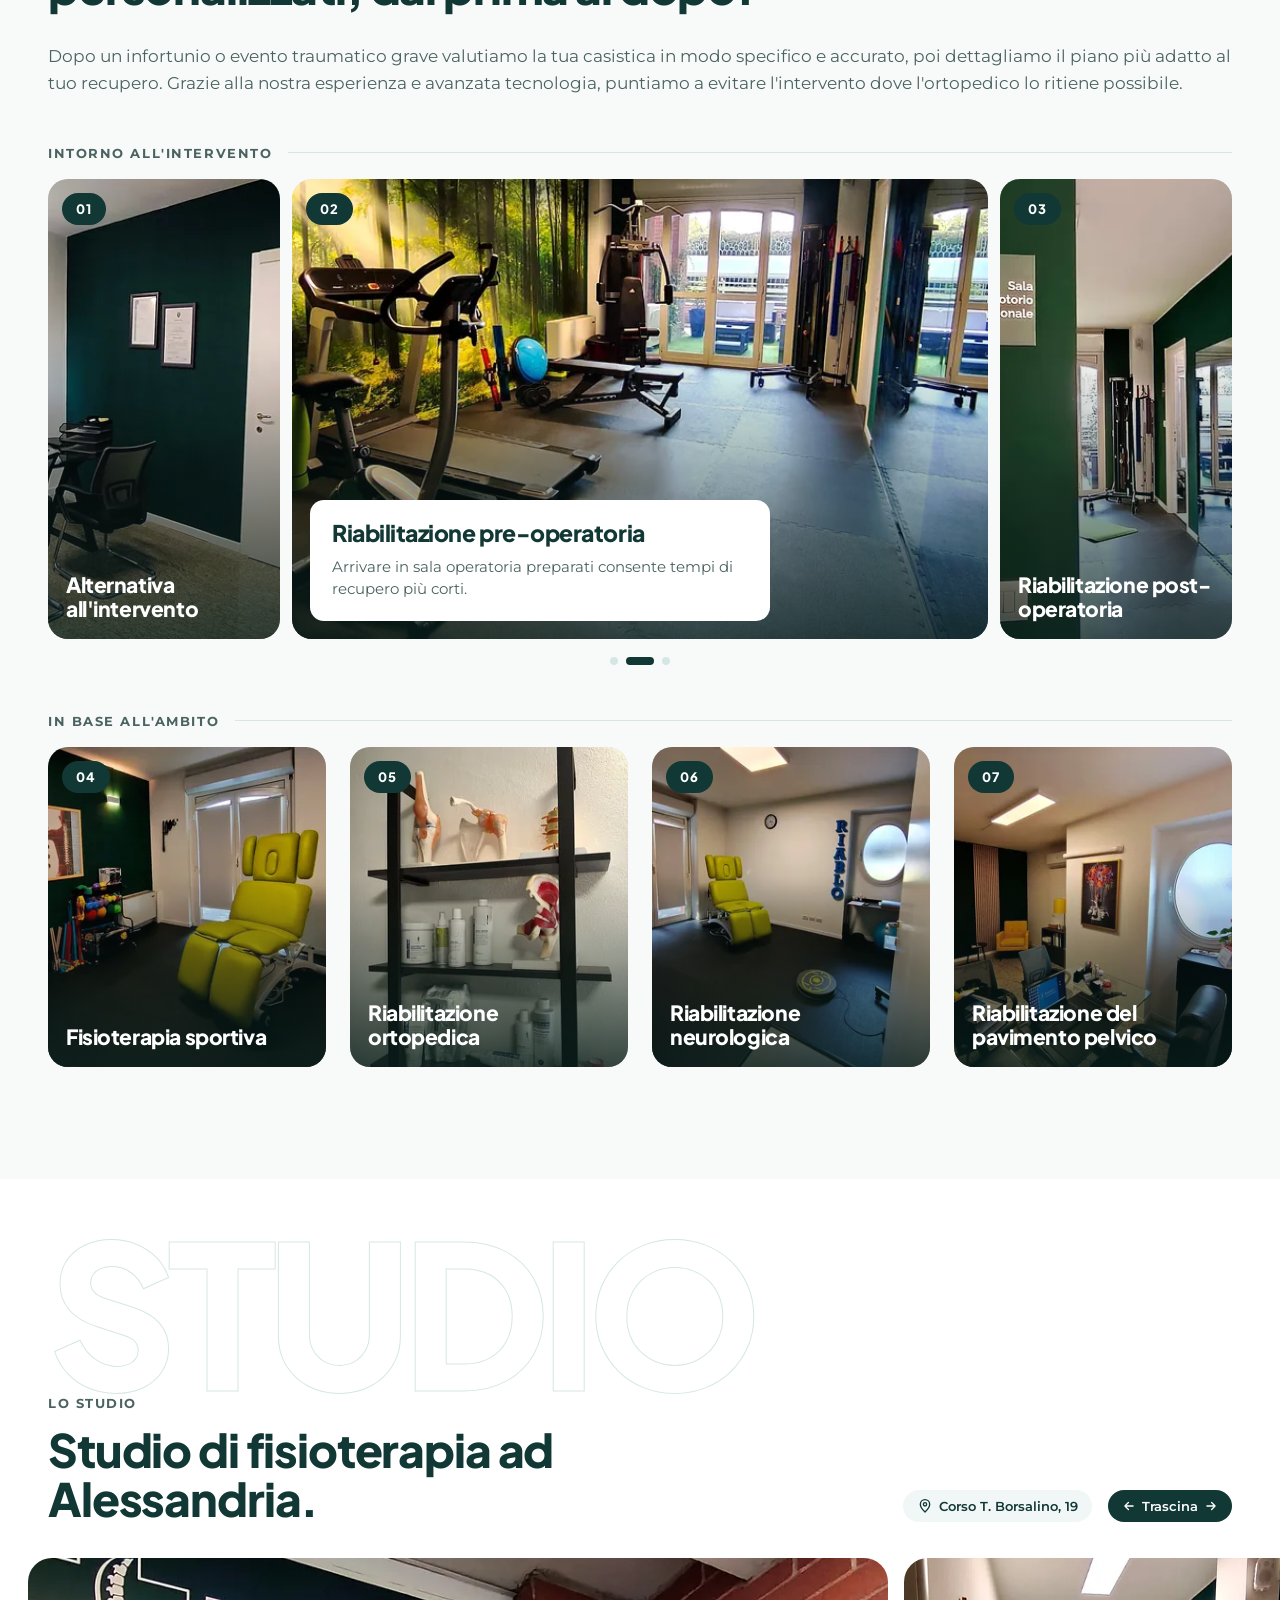
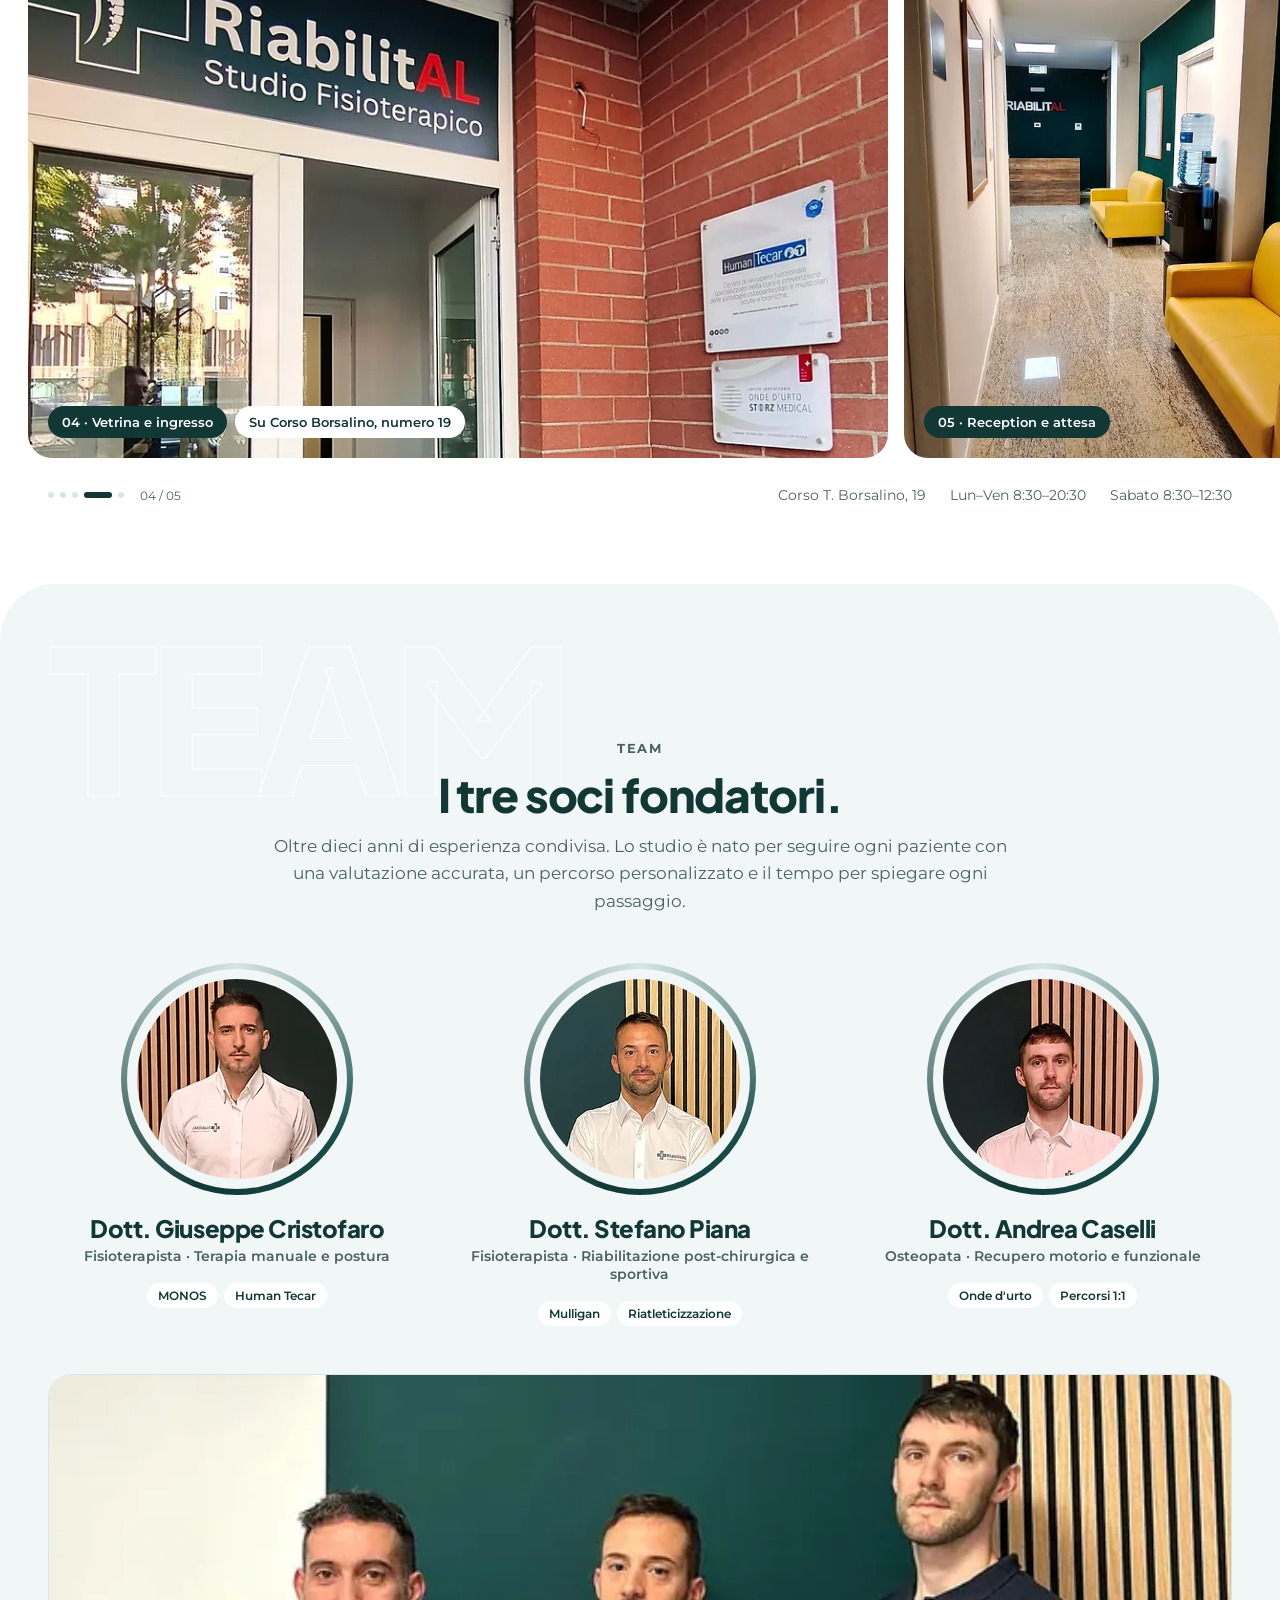
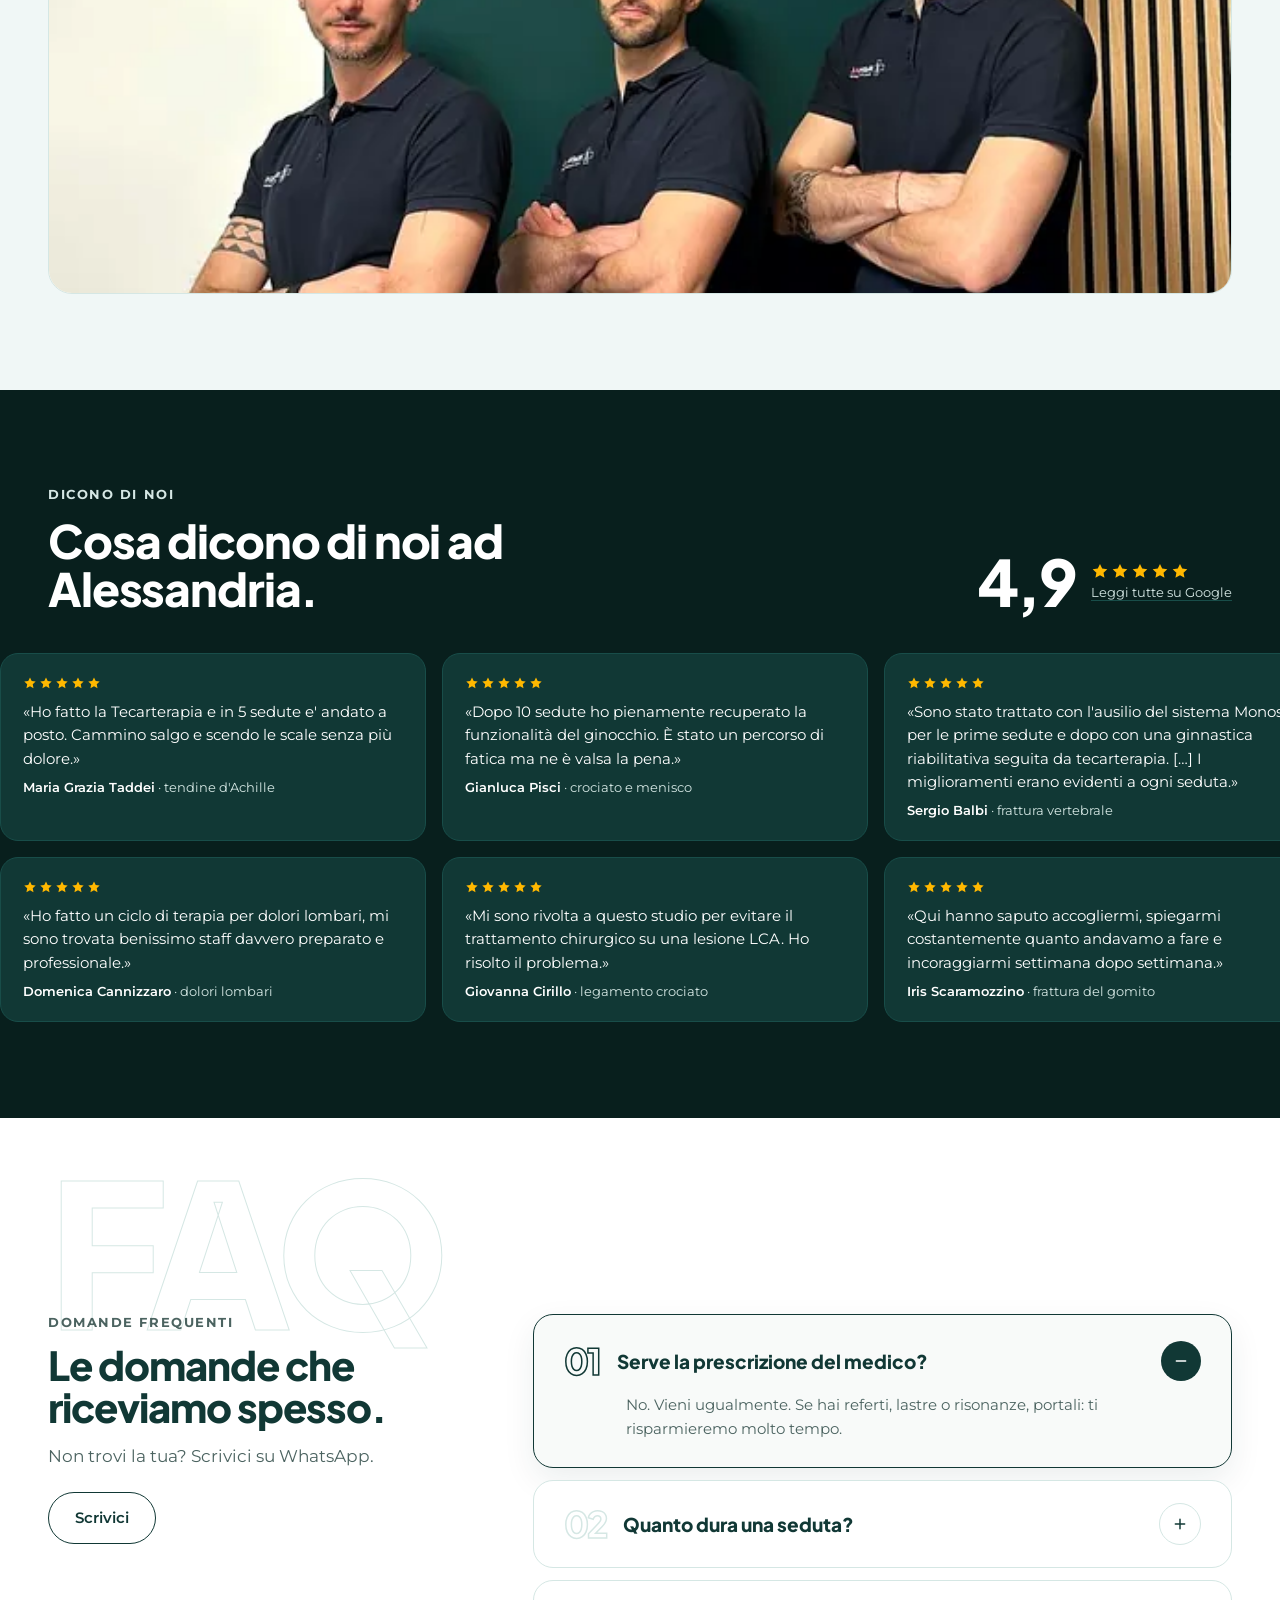
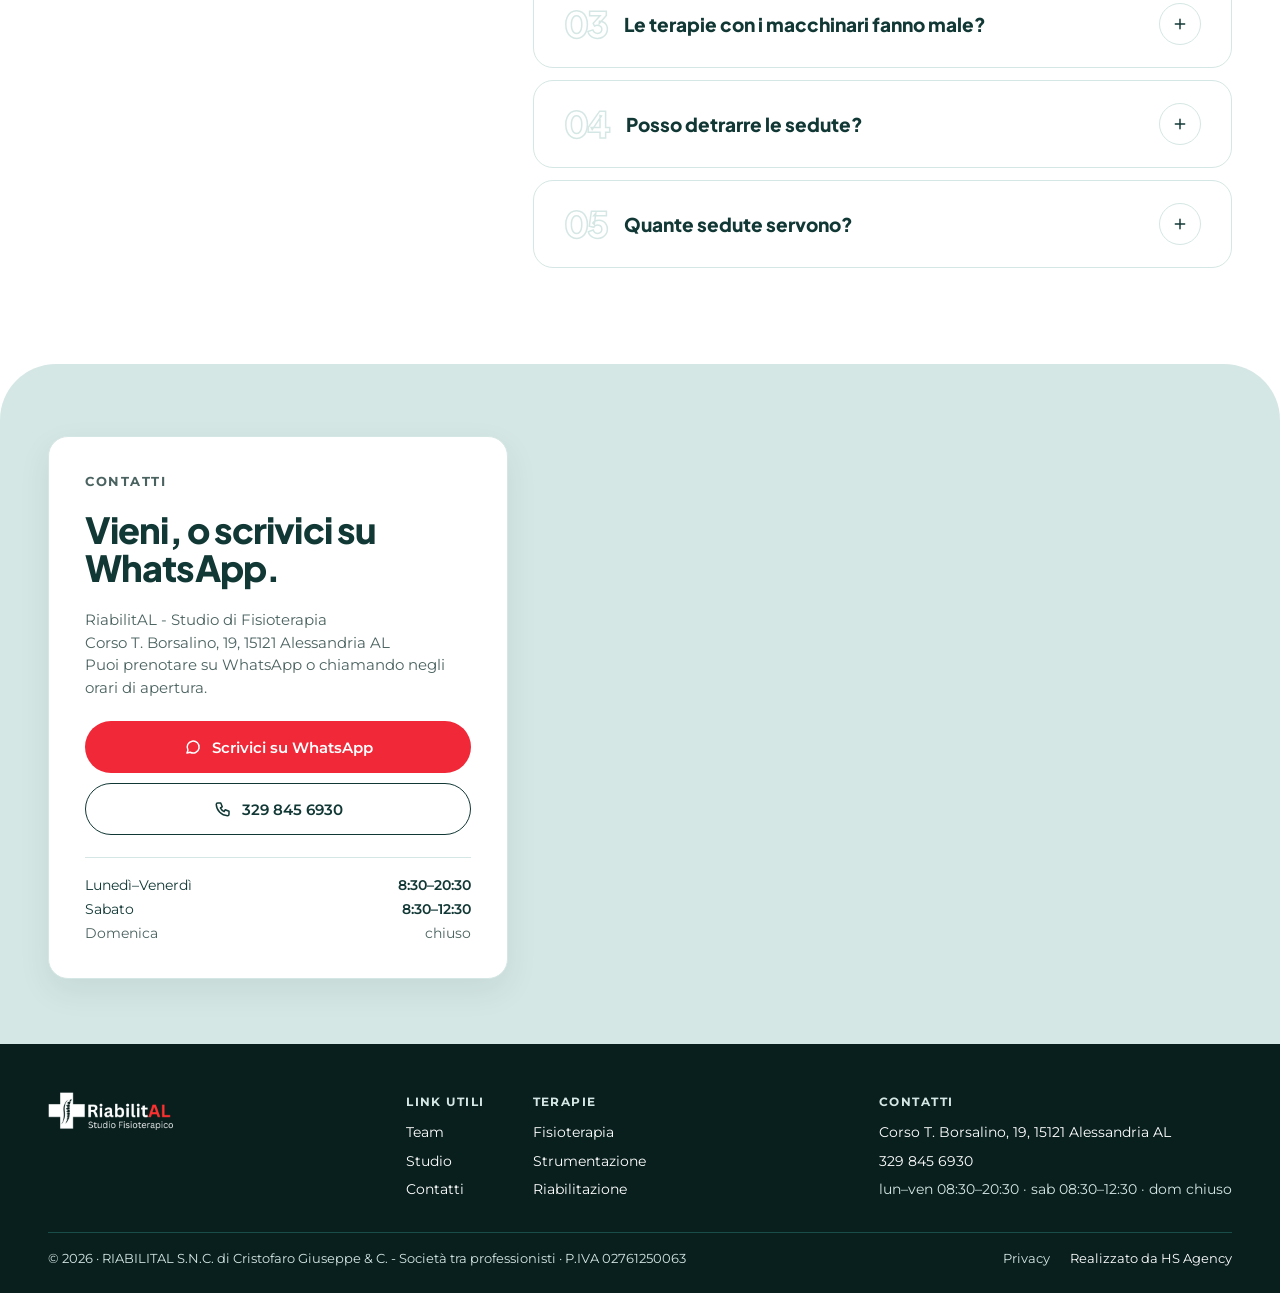
==== commit 37482118: "Telefoni stretti: barra in alto e bottoni della hero dentro i bordi Co-Authored-By: Claude Opus 5.5 " ====
--- a/index.html
+++ b/index.html
@@ -24,7 +24,7 @@
 <!-- font serviti dal sito (13/11): si precaricano i due file latin -->
 <link rel="preload" href="assets/fonts/plus-jakarta-sans-latin.woff2" as="font" type="font/woff2" crossorigin>
 <link rel="preload" href="assets/fonts/montserrat-latin.woff2" as="font" type="font/woff2" crossorigin>
-<link rel="stylesheet" href="assets/css/style.css?v=18">
+<link rel="stylesheet" href="assets/css/style.css?v=19">
 <!-- schema (13/11): solo dati scritti anche in pagina. Niente geo (coordinate esatte non verificate), niente aggregateRating (vietato riportare il voto di Google), niente FAQPage finché FAQ 02 e 04 non sono confermate -->
 <script type="application/ld+json">
 {
--- a/assets/css/style.css
+++ b/assets/css/style.css
@@ -143,15 +143,16 @@
 .modello-3d model-viewer{width:170px;height:170px}
 
 /* ═══ Navbar (voci e menu si sistemano al passo 17). Fissa in alto mentre si scorre, fondo bianco pieno ═══ */
-.nav{background:var(--bianco);width:100%;height:var(--nav-h);padding:0 16px 0 20px;display:flex;align-items:center;justify-content:space-between;gap:12px;border-bottom:1px solid var(--menta);position:sticky;top:0;z-index:10}
+/* --stretta: quanti pixel mancano ai 380 che servono alla barra; sotto quella larghezza spazi e logo si riducono in proporzione */
+.nav{--stretta:clamp(0px,380px - 100vw,60px);background:var(--bianco);width:100%;height:var(--nav-h);padding:0 calc(16px - var(--stretta)*.1) 0 calc(20px - var(--stretta)*.1);display:flex;align-items:center;justify-content:space-between;gap:calc(12px - var(--stretta)*.1);border-bottom:1px solid var(--menta);position:sticky;top:0;z-index:10}
 /* barra di avanzamento della pagina (13/11): come nel sito di prova di Francesco, ma subito sotto la navbar */
 .avanzamento{position:fixed;top:var(--nav-h);left:0;right:0;height:2.5px;background:var(--cta);transform:scaleX(0);transform-origin:left;z-index:11;pointer-events:none}
 .nav-logo{display:flex;align-items:center;gap:8px}
 /* logo vero: alto 32 px, 38 su desktop (non si ingrandisce: deciso il 12/11) */
-.nav-logo-img{height:32px;width:auto;display:block}
+.nav-logo-img{height:calc(32px - var(--stretta)*.14);width:auto;display:block}
 .nav-link{display:flex;align-items:center;gap:32px;font-size:15px;font-weight:500;color:var(--verde)}
-.nav-azioni{display:flex;align-items:center;gap:8px}
-.nav-cta{height:38px;padding:0 14px;font-size:13px}
+.nav-azioni{display:flex;align-items:center;gap:calc(8px - var(--stretta)*.05)}
+.nav-cta{height:38px;padding:0 calc(14px - var(--stretta)*.1);font-size:13px}
 /* menu del telefono (13/11): pannello bianco che scende sotto la navbar */
 .nav-mobile{position:absolute;top:100%;left:0;right:0;background:var(--bianco);border-bottom:1px solid var(--menta);box-shadow:var(--ombra-lift);padding:4px var(--gutter) 12px;display:flex;flex-direction:column}
 .nav-mobile[hidden]{display:none}
@@ -170,6 +171,8 @@
 .hero-titolo{font-family:var(--font-titoli);font-size:42px;font-weight:800;line-height:1.02;letter-spacing:-.03em;color:var(--bianco)}
 .hero-sotto{font-size:16px;line-height:1.55;color:var(--menta);font-weight:300}
 .hero-cta{display:flex;flex-direction:column;gap:10px}
+/* sotto i 392 px il testo del bottone rosso non sta su una riga: il carattere dei due bottoni si riduce con lo schermo */
+.hero-cta .btn{font-size:clamp(12px,(100vw - 96px)*.0507,15px)}
 .hero-numeri{display:grid;grid-template-columns:repeat(3,minmax(0,1fr));gap:12px;border-top:1px solid var(--verde-medio);padding-top:18px}
 .hero-numeri div{display:flex;flex-direction:column;gap:3px}
 .hero-numeri strong{font-family:var(--font-titoli);font-size:22px;font-weight:800;line-height:1;display:inline-flex;align-items:center;gap:4px}
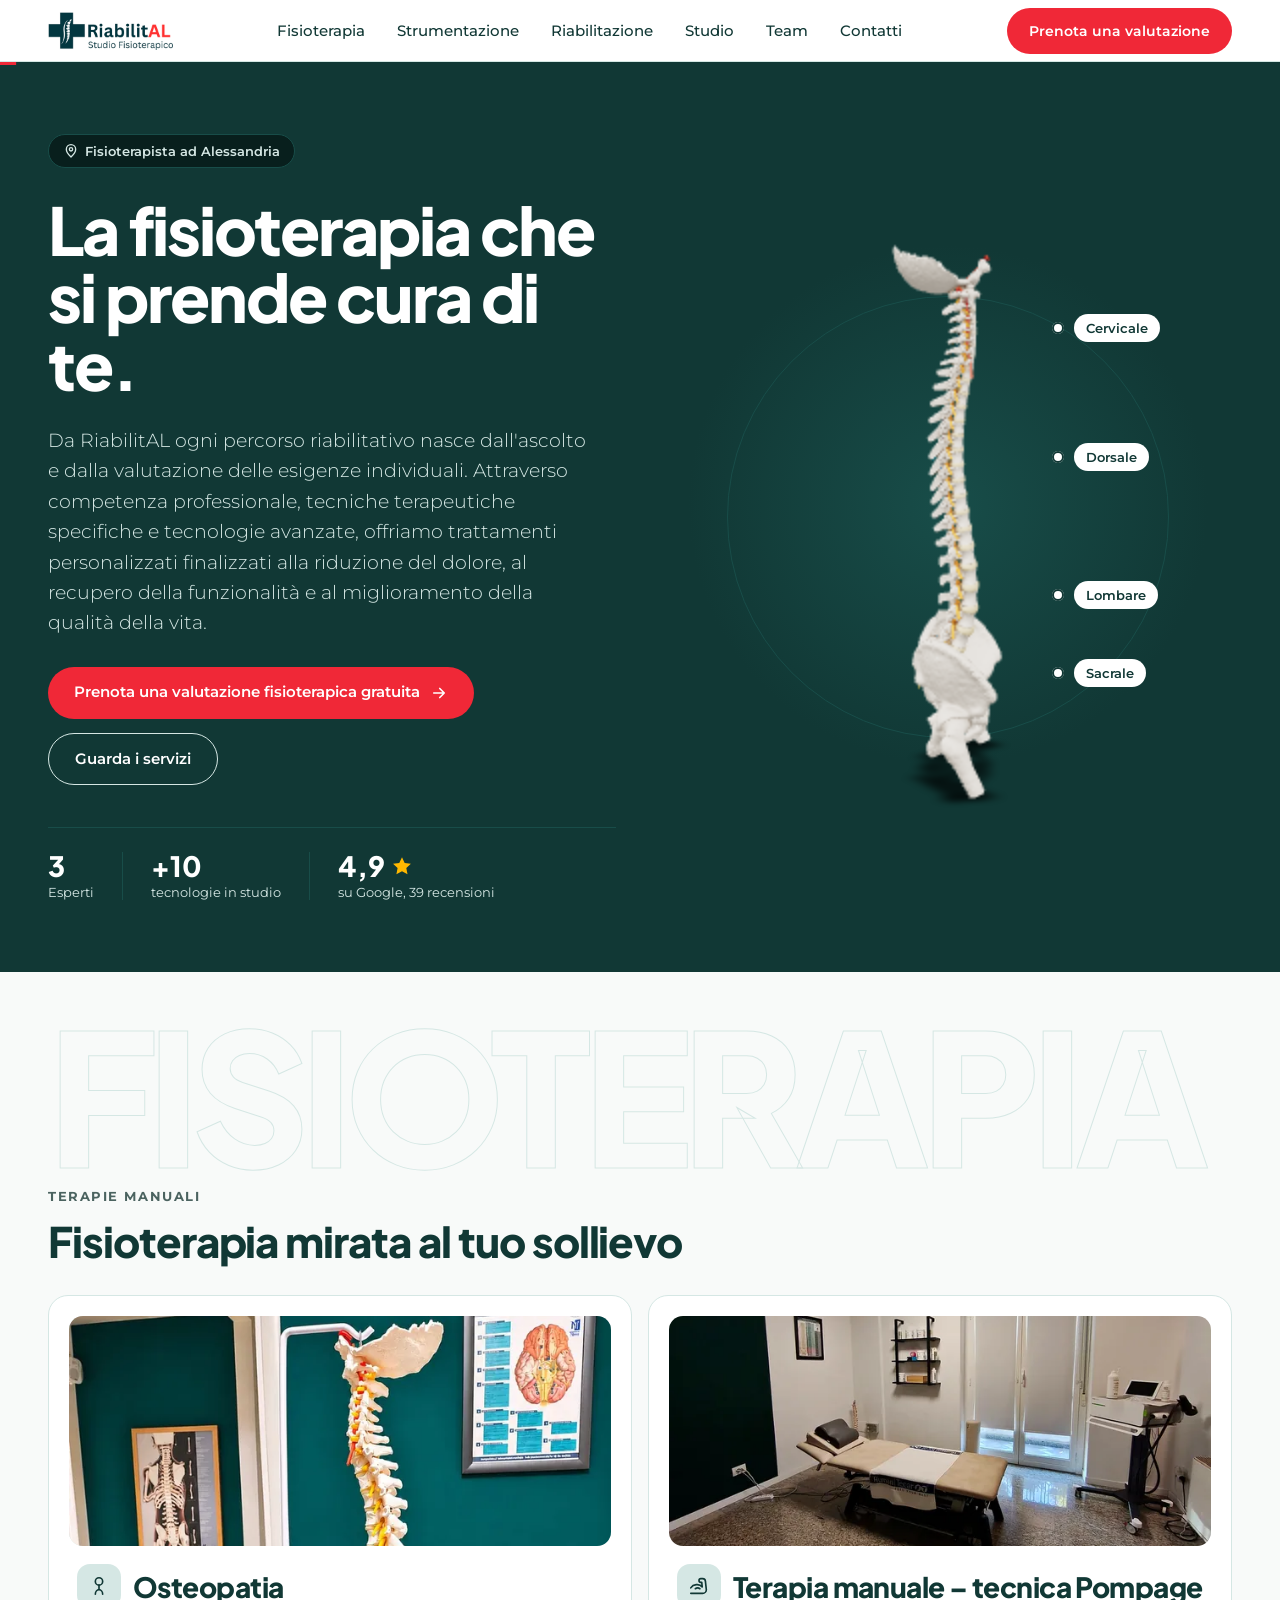
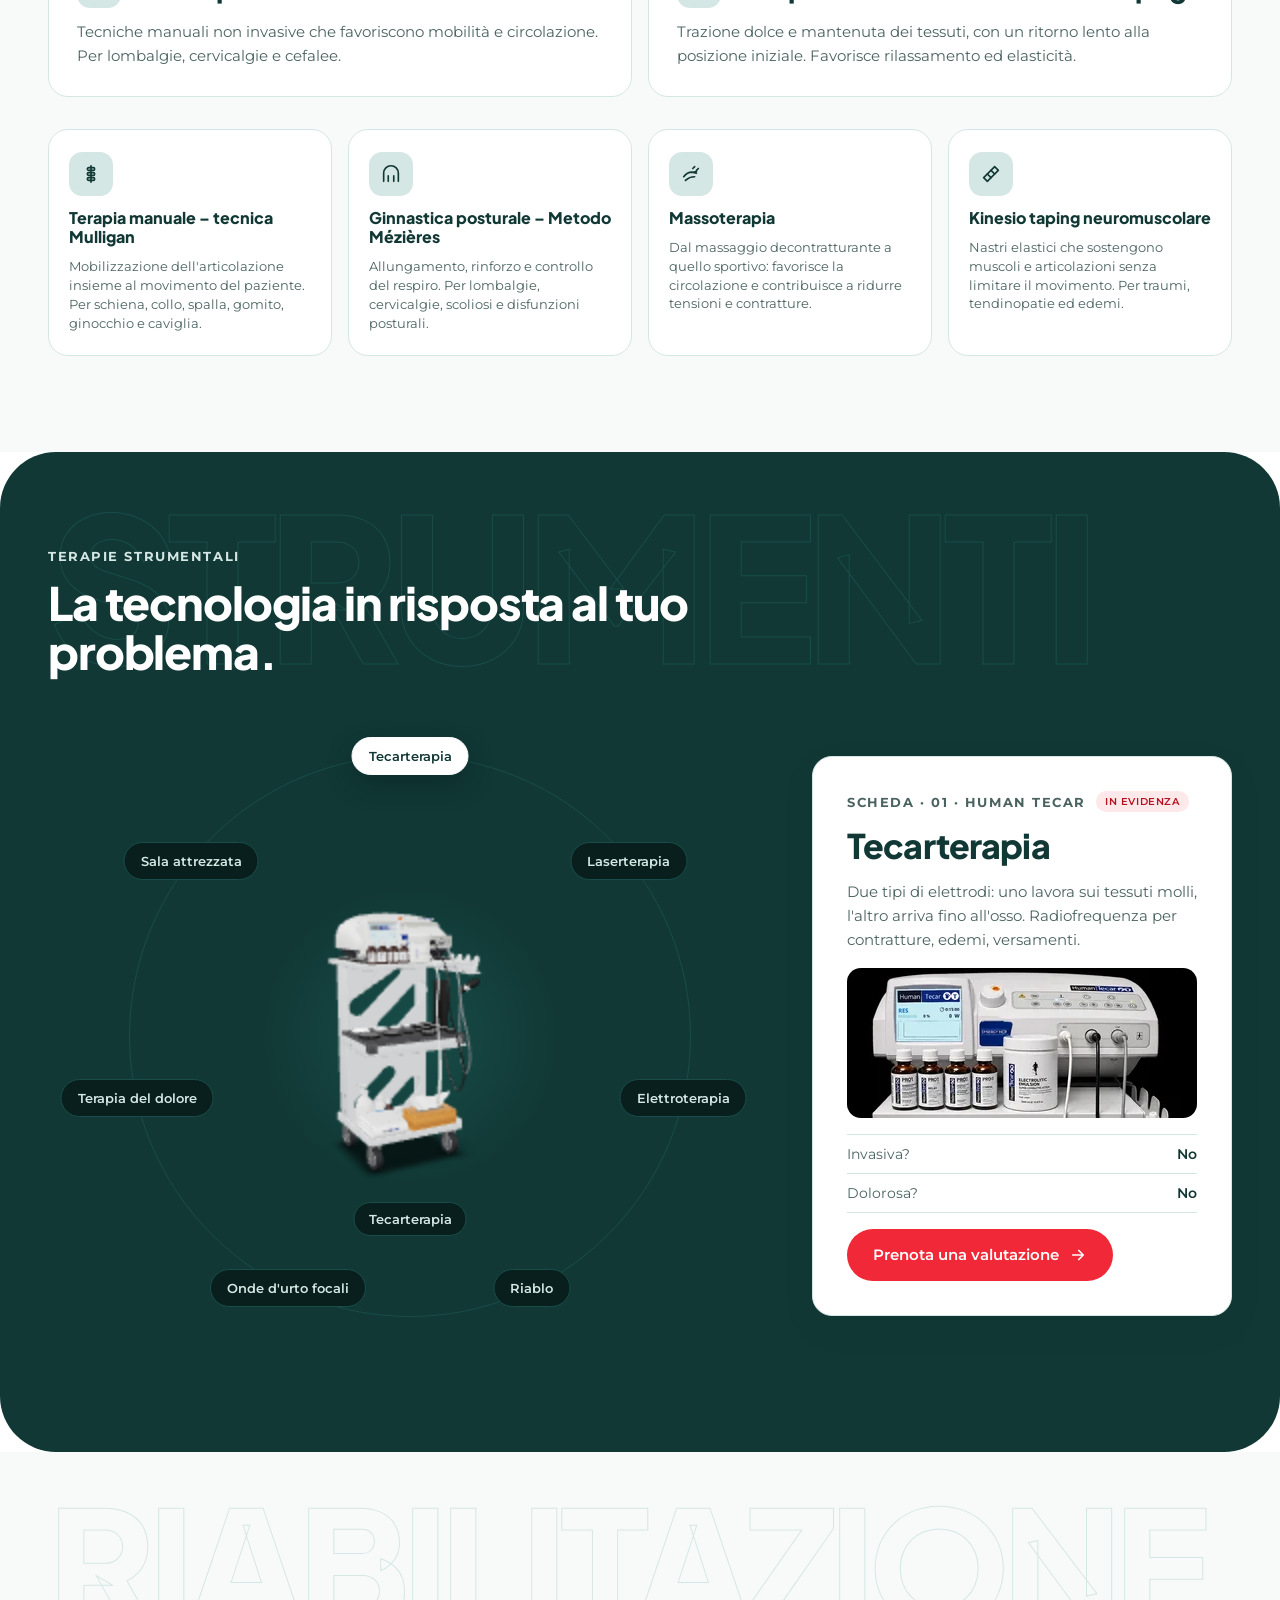
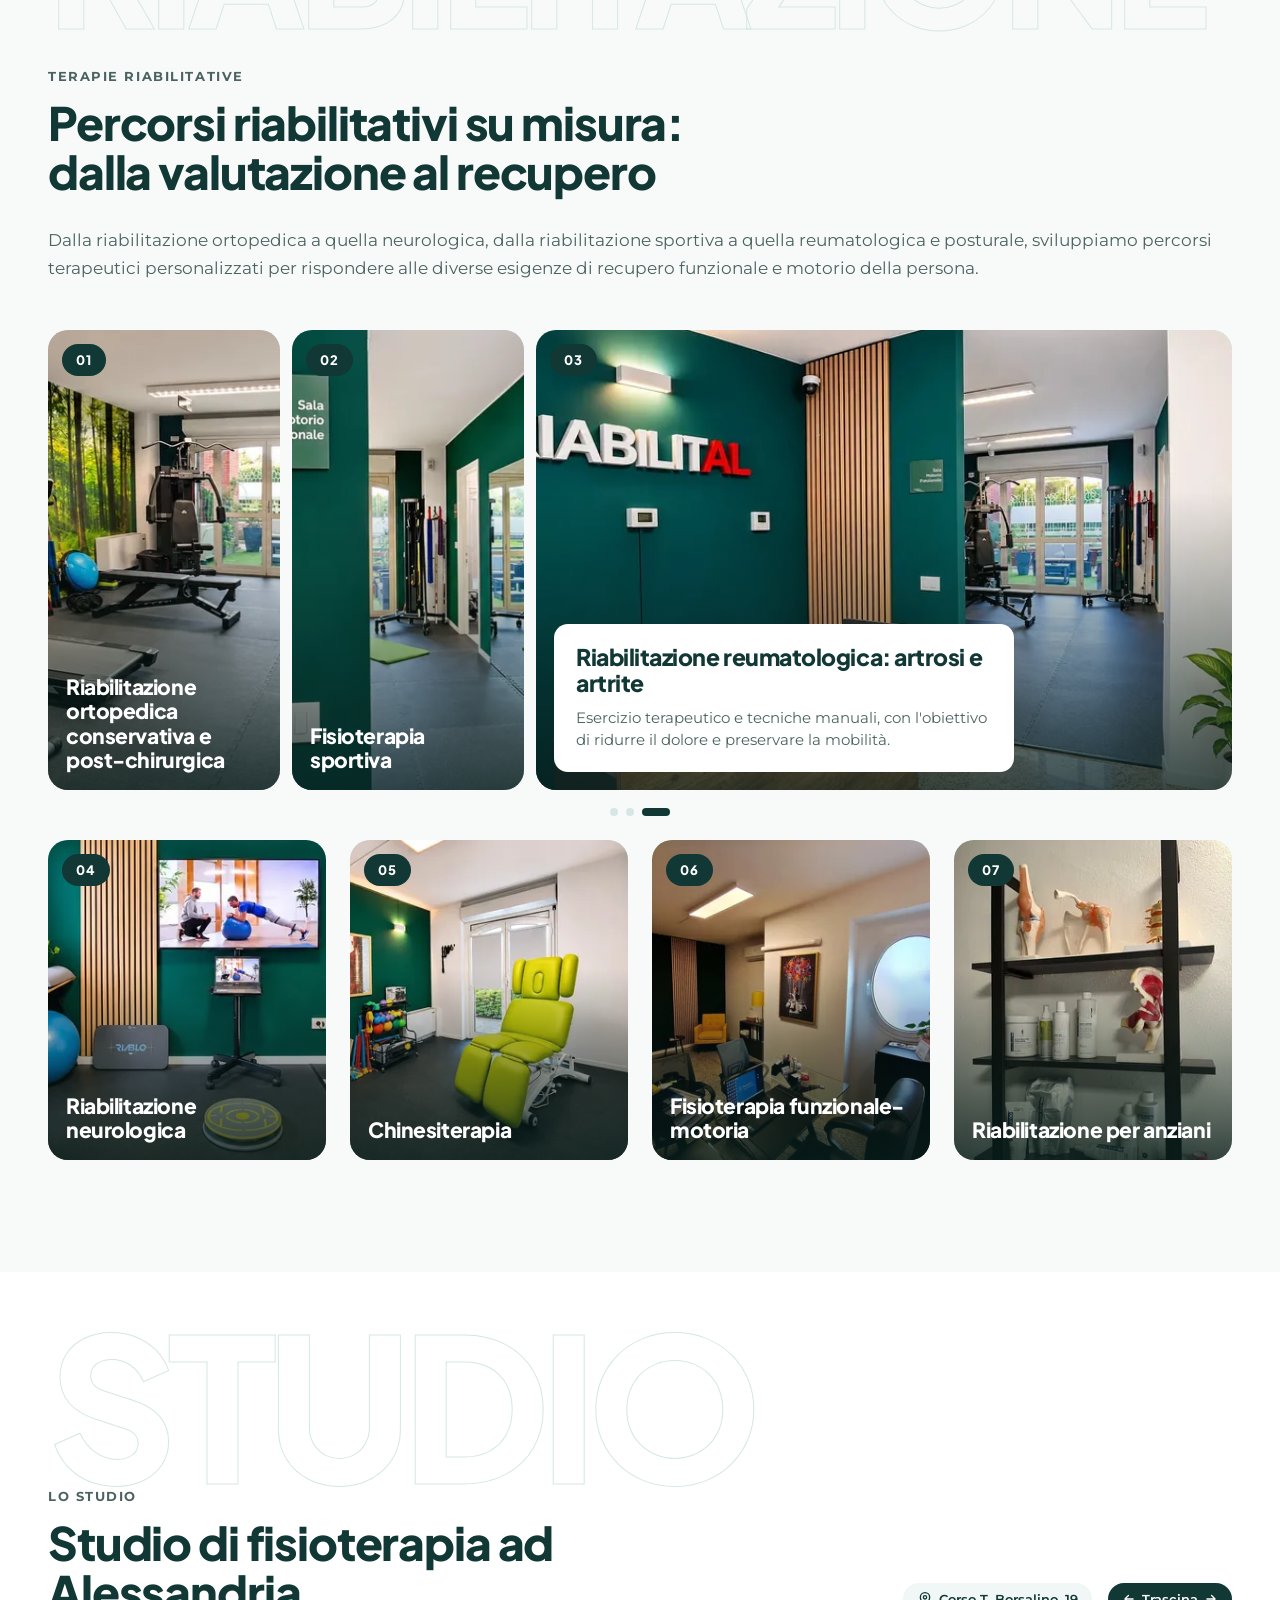
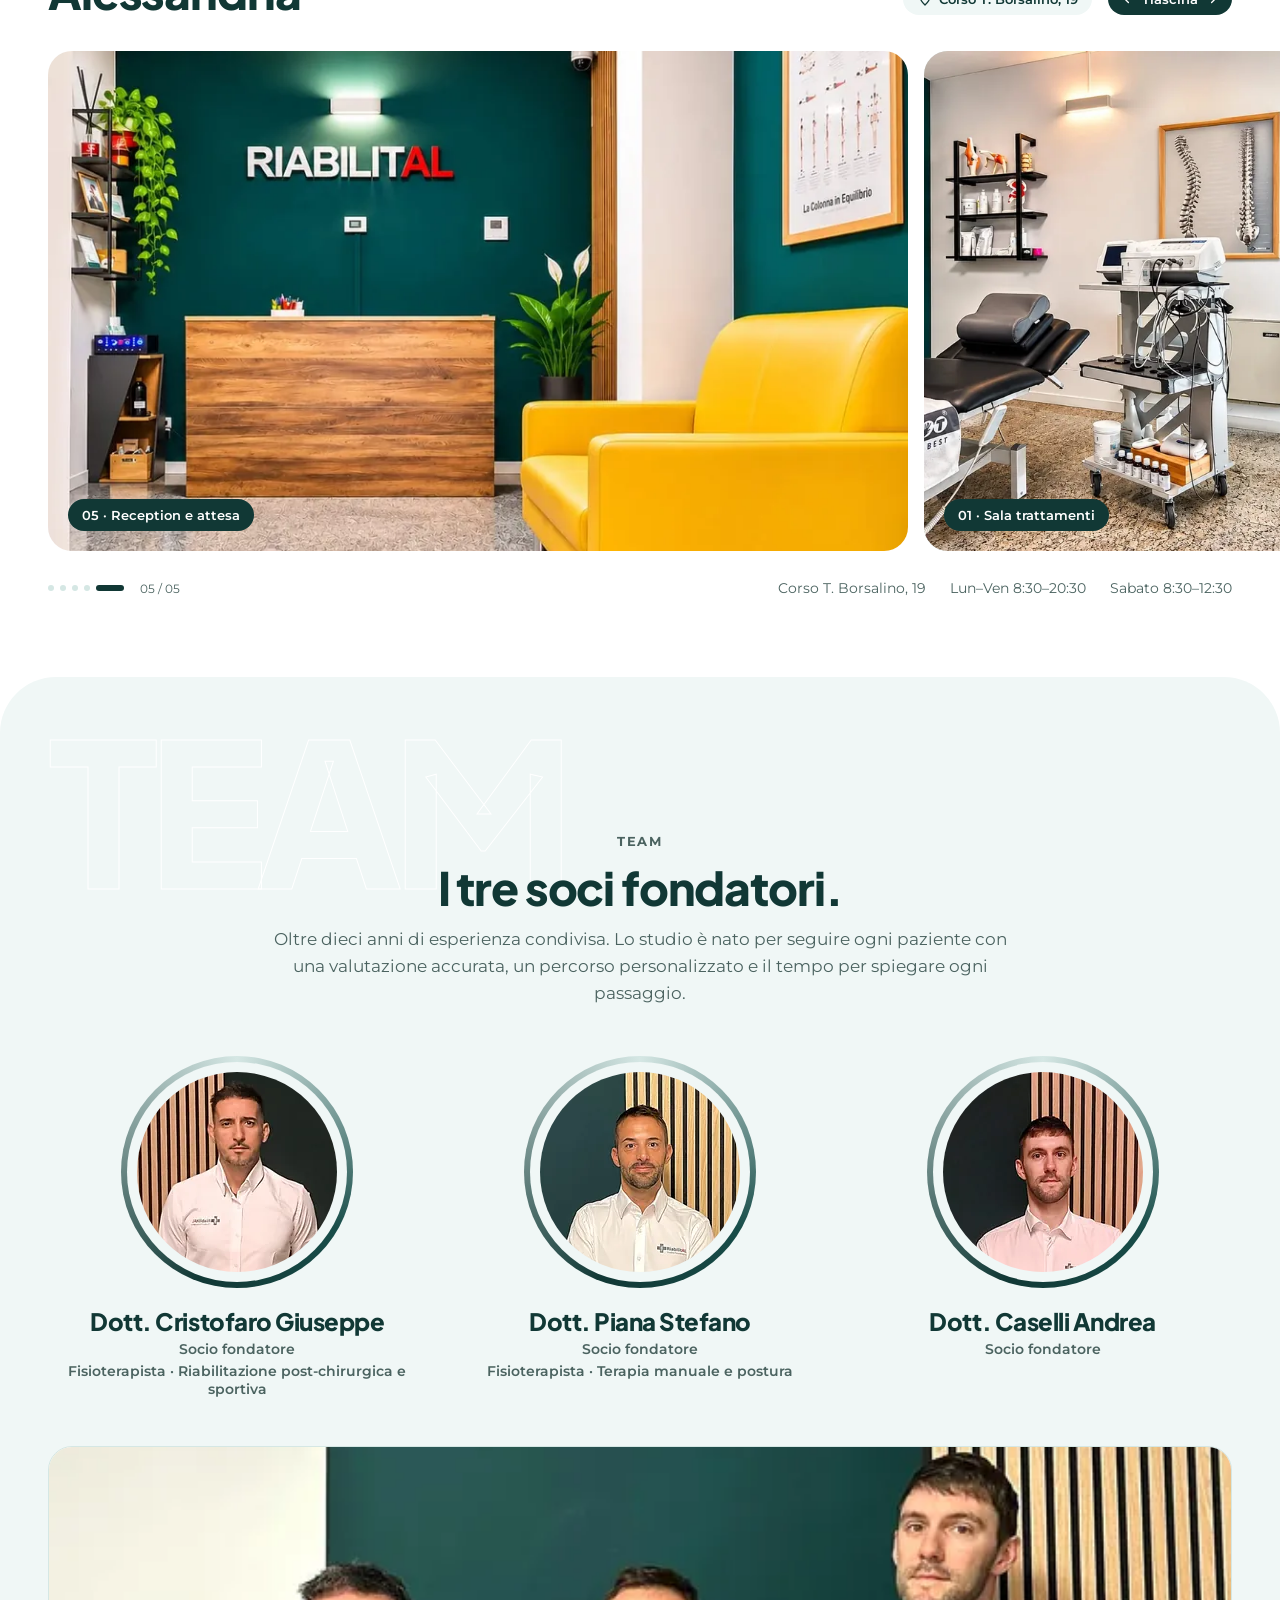
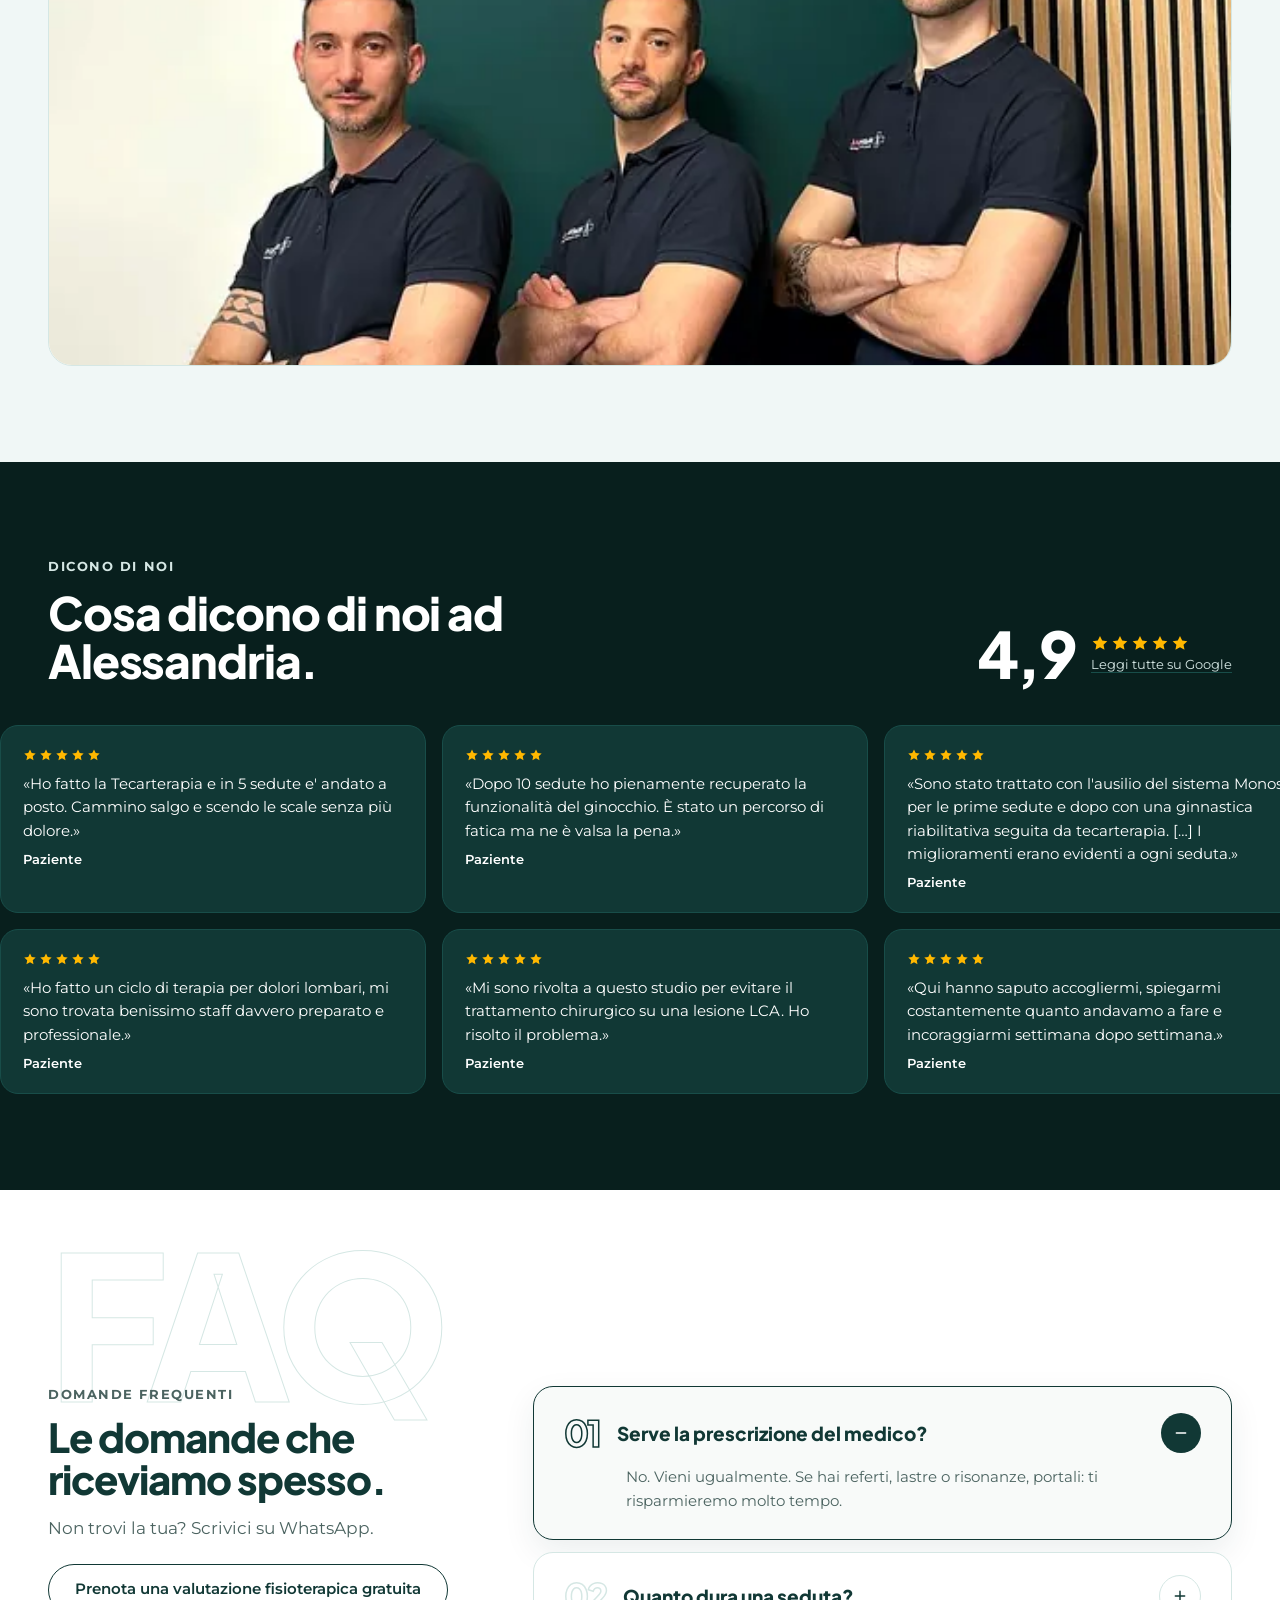
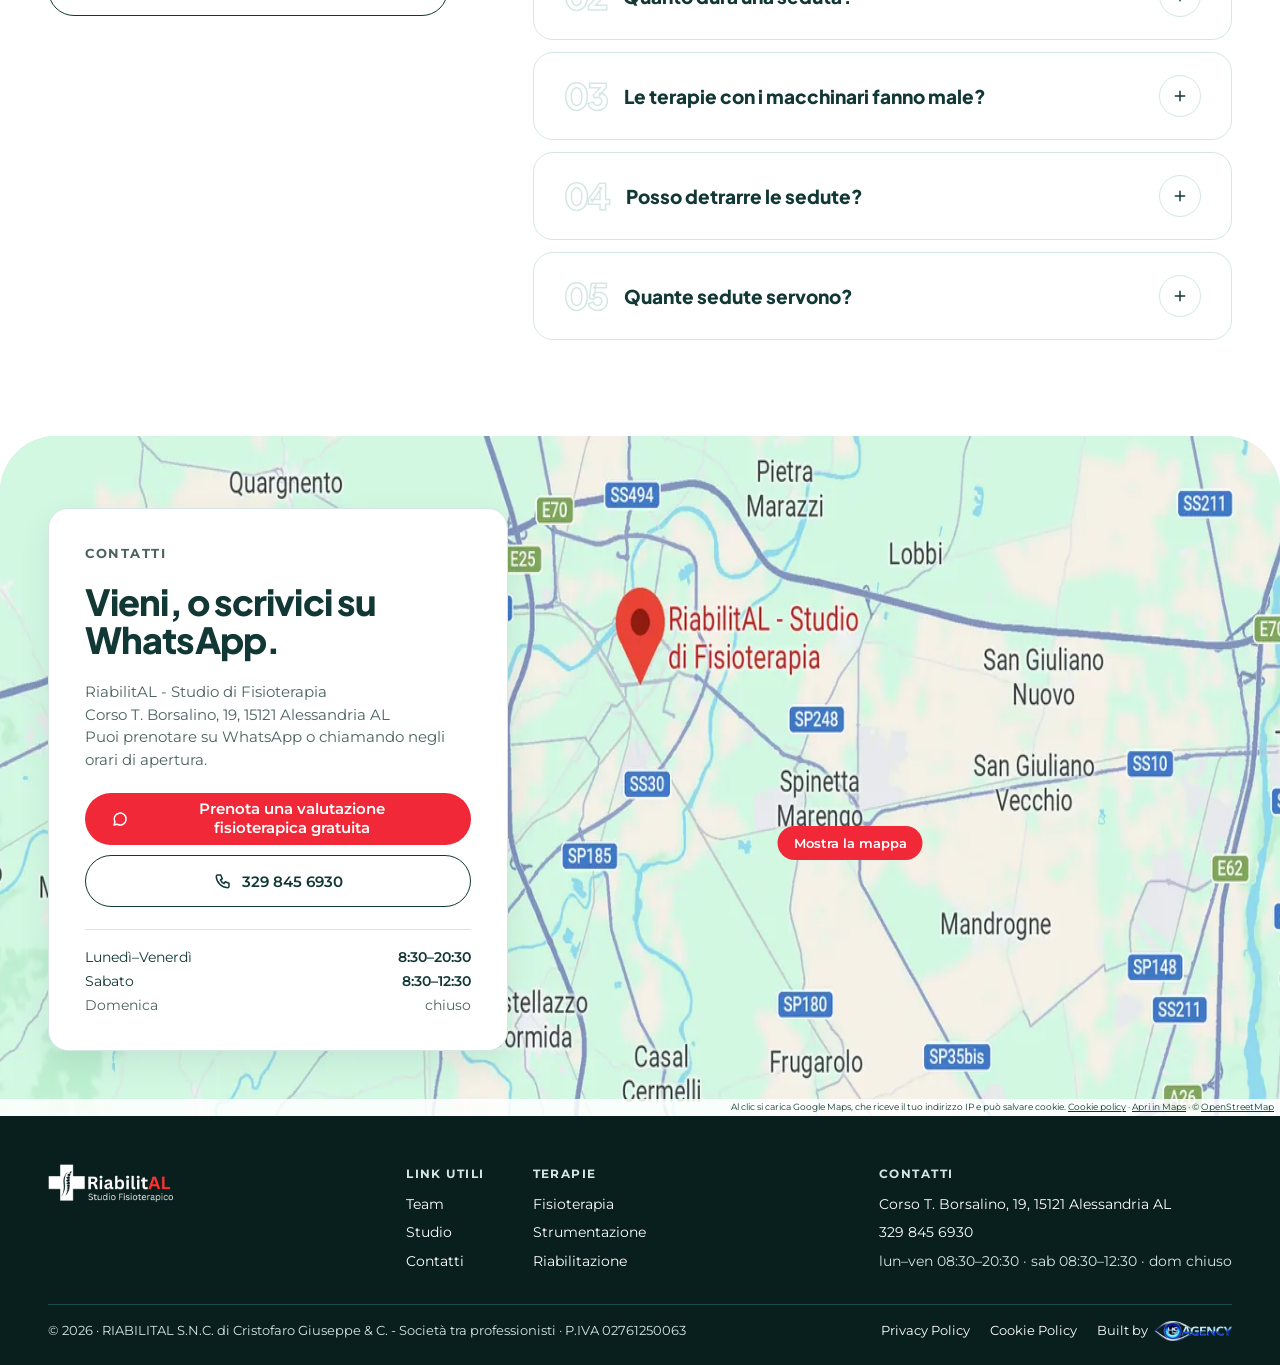
==== commit f215d6c4: "Voci confermate, modelli 3D e foto nuove, privacy e cookie policy, mappa al clic, SEO - Terapie manu" ====
--- a/index.html
+++ b/index.html
@@ -5,7 +5,7 @@
 <meta name="viewport" content="width=device-width, initial-scale=1">
 <!-- title e meta description decisi da Gabriele il 13/11 (formula title degli altri clienti) -->
 <title>Fisioterapista ad Alessandria | RiabilitAL - Studio di Fisioterapia. Se cerchi riabilitazione, terapia del dolore o onde d'urto vicino a me, RiabilitAL è lo studio da contattare</title>
-<meta name="description" content="Fisioterapista ad Alessandria in Corso T. Borsalino 19: terapia manuale, riabilitazione pre e post-operatoria, terapia del dolore, onde d'urto Storz e Tecar.">
+<meta name="description" content="Fisioterapista ad Alessandria in Corso T. Borsalino 19: osteopatia e terapia manuale, riabilitazione ortopedica e sportiva, terapia del dolore MONOS, onde d'urto Storz e Tecar.">
 <link rel="canonical" href="https://riabilital.it/">
 <link rel="icon" href="favicon.ico" sizes="any">
 <link rel="icon" type="image/png" sizes="32x32" href="assets/img/favicon-32.png">
@@ -15,7 +15,7 @@
 <meta property="og:locale" content="it_IT">
 <meta property="og:site_name" content="RiabilitAL - Studio di Fisioterapia">
 <meta property="og:title" content="RiabilitAL - Studio di Fisioterapia ad Alessandria">
-<meta property="og:description" content="Fisioterapista ad Alessandria in Corso T. Borsalino 19: terapia manuale, riabilitazione pre e post-operatoria, terapia del dolore, onde d'urto Storz e Tecar.">
+<meta property="og:description" content="Fisioterapista ad Alessandria in Corso T. Borsalino 19: osteopatia e terapia manuale, riabilitazione ortopedica e sportiva, terapia del dolore MONOS, onde d'urto Storz e Tecar.">
 <meta property="og:url" content="https://riabilital.it/">
 <meta property="og:image" content="https://riabilital.it/assets/img/og-riabilital.jpg">
 <meta property="og:image:width" content="1200">
@@ -24,7 +24,7 @@
 <!-- font serviti dal sito (13/11): si precaricano i due file latin -->
 <link rel="preload" href="assets/fonts/plus-jakarta-sans-latin.woff2" as="font" type="font/woff2" crossorigin>
 <link rel="preload" href="assets/fonts/montserrat-latin.woff2" as="font" type="font/woff2" crossorigin>
-<link rel="stylesheet" href="assets/css/style.css?v=19">
+<link rel="stylesheet" href="assets/css/style.css?v=20">
 <!-- schema (13/11): solo dati scritti anche in pagina. Niente geo (coordinate esatte non verificate), niente aggregateRating (vietato riportare il voto di Google), niente FAQPage finché FAQ 02 e 04 non sono confermate -->
 <script type="application/ld+json">
 {
@@ -38,7 +38,7 @@
  "logo": "https://riabilital.it/assets/img/logo-riabilital.png",
  "image": [
   "https://riabilital.it/assets/img/og-riabilital.jpg",
-  "https://riabilital.it/assets/img/sala-trattamenti-lettino-human-tecar-1400.webp"
+  "https://riabilital.it/assets/img/sala-trattamenti-human-tecar-monos-1400.webp"
  ],
  "telephone": "+39 329 845 6930",
  "address": {
@@ -51,7 +51,9 @@
  },
  "hasMap": "https://maps.google.com/?cid=10220952688329735269",
  "sameAs": [
-  "https://maps.google.com/?cid=10220952688329735269"
+  "https://maps.google.com/?cid=10220952688329735269",
+  "https://www.facebook.com/profile.php?id=61575214768933",
+  "https://www.instagram.com/riabilital/"
  ],
  "areaServed": [
   {
@@ -91,7 +93,7 @@
 <a href="#fisioterapia">Fisioterapia</a><a href="#strumentazione">Strumentazione</a><a href="#riabilitazione">Riabilitazione</a><a href="#studio">Studio</a><a href="#team">Team</a><a href="#contatti">Contatti</a>
 </nav>
 <div class="nav-azioni">
-<a href="https://wa.me/393298456930?text=Buongiorno%2C%20vorrei%20prenotare%20una%20valutazione%20fisioterapica.%20Avete%20posto..." class="btn cta nav-cta">Prenota su WhatsApp</a>
+<a href="https://wa.me/393298456930?text=Buongiorno%2C%20vorrei%20prenotare%20una%20valutazione%20fisioterapica.%20Avete%20posto..." class="btn cta nav-cta">Prenota una valutazione</a>
 <button type="button" class="nav-menu solo-m" aria-label="Apri il menu" aria-expanded="false" aria-controls="menu-mobile" data-menu-bottone><svg width="22" height="22" viewBox="0 0 24 24" fill="none" stroke="currentColor" stroke-width="2" stroke-linecap="round" aria-hidden="true"><path d="M4 7h16M4 12h16M4 17h16"/></svg></button>
 </div>
 <nav id="menu-mobile" class="nav-mobile solo-m" aria-label="Menu" hidden data-menu-mobile>
@@ -108,10 +110,10 @@
 <div class="wrap hero-griglia">
 <div class="hero-testo">
 <h1 class="chip hero-h1"><svg class="ic-pin" width="16" height="16" viewBox="0 0 24 24" fill="none" stroke="currentColor" stroke-width="2" stroke-linecap="round" stroke-linejoin="round" aria-hidden="true"><path d="M12 21s-7-6.2-7-11.5A7 7 0 0 1 19 9.5C19 14.8 12 21 12 21z"/><circle cx="12" cy="9.5" r="2.5"/></svg>Fisioterapista ad Alessandria</h1>
-<p class="hero-titolo">Torna a muoverti.</p>
-<p class="hero-sotto">Hai male da settimane. Aspettare non è servito...<br>Siamo tre professionisti in Corso Borsalino 19, Alessandria.<br>Ti visitiamo, ti diciamo cosa non va e cosa faremo per risolverlo.</p>
+<p class="hero-titolo">La fisioterapia che si prende cura di te.</p>
+<p class="hero-sotto">Da RiabilitAL ogni percorso riabilitativo nasce dall'ascolto e dalla valutazione delle esigenze individuali. Attraverso competenza professionale, tecniche terapeutiche specifiche e tecnologie avanzate, offriamo trattamenti personalizzati finalizzati alla riduzione del dolore, al recupero della funzionalità e al miglioramento della qualità della vita.</p>
 <div class="hero-cta">
-<a href="https://wa.me/393298456930?text=Buongiorno%2C%20vorrei%20prenotare%20una%20valutazione%20fisioterapica.%20Avete%20posto..." class="btn cta">Prenota una valutazione su WhatsApp<svg width="18" height="18" viewBox="0 0 24 24" fill="none" stroke="currentColor" stroke-width="2.2" stroke-linecap="round" stroke-linejoin="round" aria-hidden="true"><path d="M5 12h14M13 6l6 6-6 6"/></svg></a>
+<a href="https://wa.me/393298456930?text=Buongiorno%2C%20vorrei%20prenotare%20una%20valutazione%20fisioterapica.%20Avete%20posto..." class="btn btn-lungo cta">Prenota una valutazione fisioterapica gratuita<svg width="18" height="18" viewBox="0 0 24 24" fill="none" stroke="currentColor" stroke-width="2.2" stroke-linecap="round" stroke-linejoin="round" aria-hidden="true"><path d="M5 12h14M13 6l6 6-6 6"/></svg></a>
 <a href="#fisioterapia" class="btn btn-chiaro">Guarda i servizi</a>
 </div>
 <div class="hero-numeri">
@@ -136,21 +138,22 @@
 
 <!-- ═══ FISIOTERAPIA ═══ desktop: tessere che ruotano ogni 5 s · sotto 1024 px: lista fissa -->
 <section id="fisioterapia" class="sez fisio">
-<span class="ghost ghost-sez" aria-hidden="true">FISIOTERAPIA</span>
+<span class="ghost ghost-sez ghost-fisio" aria-hidden="true">FISIOTERAPIA</span>
 <div class="wrap fisio-corpo">
 <div class="sez-testa">
 <div class="sez-titoli"><span class="eyebrow">Terapie manuali</span><h2 class="h2">Fisioterapia mirata al tuo sollievo</h2></div>
 </div>
 <div id="serv-area" class="serv-area" data-serv-area>
+<!-- le 6 voci manuali: PDF del cliente e scelte di Gabriele (24/11); testi dalle descrizioni della scheda Google -->
 <div id="serv-big" class="serv-big" data-serv-big>
-<div class="tile sc big" data-k="0"><div class="pw"><!-- foto scelta da Gabriele (13/11) --><img class="ph" src="assets/img/sala-terapia-manuale-lettino-poster-640.webp" srcset="assets/img/sala-terapia-manuale-lettino-poster-640.webp 640w, assets/img/sala-terapia-manuale-lettino-poster-1200.webp 1200w" sizes="(min-width:1024px) min(592px, calc(50vw - 96px)), calc(100vw - 70px)" width="640" height="360" alt="Sala di terapia manuale con il lettino nero, la parete verde e il poster della colonna vertebrale" loading="lazy" decoding="async"></div><div class="bd"><div class="hd"><span class="ico"><svg width="22" height="22" viewBox="0 0 24 24" fill="none" stroke="currentColor" stroke-width="1.8" stroke-linecap="round" stroke-linejoin="round" aria-hidden="true"><path d="M12 3v18"/><rect x="8" y="5" width="8" height="3" rx="1.5"/><rect x="8" y="10.5" width="8" height="3" rx="1.5"/><rect x="8" y="16" width="8" height="3" rx="1.5"/></svg></span><h3 class="tb">Terapia manuale</h3></div><h3 class="ts">Terapia manuale</h3><p class="lt">Per schiena, collo e articolazioni bloccate non basta un semplice massaggio, serve una terapia manuale dedicata.</p><p class="sl">Per schiena, collo e articolazioni bloccate non basta un semplice massaggio, serve una terapia manuale dedicata.</p></div></div>
-<div class="tile sc big" data-k="5"><div class="pw"><!-- FOTO PROVVISORIA, la più vicina. Qui va: mobilizzazione del collo --><img class="ph" src="assets/img/parete-poster-colonna-vertebrale-640.webp" srcset="assets/img/parete-poster-colonna-vertebrale-640.webp 640w, assets/img/parete-poster-colonna-vertebrale-1200.webp 1200w" sizes="(min-width:1024px) min(592px, calc(50vw - 96px)), calc(100vw - 70px)" width="640" height="360" alt="Parete verde dello studio con il poster della colonna vertebrale e una mensola di modelli anatomici" loading="lazy" decoding="async"></div><div class="bd"><div class="hd"><span class="ico"><svg width="22" height="22" viewBox="0 0 24 24" fill="none" stroke="currentColor" stroke-width="1.8" stroke-linecap="round" stroke-linejoin="round" aria-hidden="true"><circle cx="12" cy="7" r="4"/><path d="M12 11v4M8 21c0-3 2-5 4-5s4 2 4 5"/></svg></span><h3 class="tb">Osteopatia</h3></div><h3 class="ts">Osteopatia</h3><p class="lt">Tecniche manuali, niente di invasivo. Efficace contro lombalgie, cervicalgie, cefalee.</p><p class="sl">Tecniche manuali, niente di invasivo. Efficace contro lombalgie, cervicalgie, cefalee.</p></div></div>
+<div class="tile sc big" data-k="0"><div class="pw"><img class="ph" src="assets/img/colonna-anatomica-sul-lettino-640.webp" srcset="assets/img/colonna-anatomica-sul-lettino-640.webp 640w, assets/img/colonna-anatomica-sul-lettino-1200.webp 1200w" sizes="(min-width:1024px) min(592px, calc(50vw - 96px)), calc(100vw - 70px)" width="640" height="360" alt="Modello anatomico della colonna vertebrale nello studio, davanti alla parete verde con i poster" loading="lazy" decoding="async"></div><div class="bd"><div class="hd"><span class="ico"><svg width="22" height="22" viewBox="0 0 24 24" fill="none" stroke="currentColor" stroke-width="1.8" stroke-linecap="round" stroke-linejoin="round" aria-hidden="true"><circle cx="12" cy="7" r="4"/><path d="M12 11v4M8 21c0-3 2-5 4-5s4 2 4 5"/></svg></span><h3 class="tb">Osteopatia</h3></div><h3 class="ts">Osteopatia</h3><p class="lt">Tecniche manuali non invasive che favoriscono mobilità e circolazione. Per lombalgie, cervicalgie e cefalee.</p><p class="sl">Tecniche manuali non invasive che favoriscono mobilità e circolazione. Per lombalgie, cervicalgie e cefalee.</p></div></div>
+<div class="tile sc big" data-k="5"><div class="pw"><img class="ph" src="assets/img/sala-trattamenti-lettino-finestra-640.webp" srcset="assets/img/sala-trattamenti-lettino-finestra-640.webp 640w, assets/img/sala-trattamenti-lettino-finestra-1200.webp 1200w" sizes="(min-width:1024px) min(592px, calc(50vw - 96px)), calc(100vw - 70px)" width="640" height="360" alt="Sala trattamenti con il lettino al centro, la porta finestra e un apparecchio per terapia fisica" loading="lazy" decoding="async"></div><div class="bd"><div class="hd"><span class="ico"><svg width="22" height="22" viewBox="0 0 24 24" fill="none" stroke="currentColor" stroke-width="1.8" stroke-linecap="round" stroke-linejoin="round" aria-hidden="true"><path d="M3 20h13a4 4 0 0 0 4-4l-1-9a3 3 0 0 0-3-3h-2a2 2 0 0 0 0 4h1l.5 5c-1.5-2-4-2.8-6.5-2.5C6 10.8 4 12.5 3 14"/><path d="M8 15c1.5-1.2 3.5-1.2 5 0"/></svg></span><h3 class="tb">Terapia manuale – tecnica Pompage</h3></div><h3 class="ts">Terapia manuale – tecnica Pompage</h3><p class="lt">Trazione dolce e mantenuta dei tessuti, con un ritorno lento alla posizione iniziale. Favorisce rilassamento ed elasticità.</p><p class="sl">Trazione dolce e mantenuta dei tessuti, con un ritorno lento alla posizione iniziale. Favorisce rilassamento ed elasticità.</p></div></div>
 </div>
 <div id="serv-small" class="serv-small" data-serv-small>
-<div class="tile sc small" data-k="1"><div class="pw"><!-- FOTO PROVVISORIA, la più vicina. Qui va: massaggio decontratturante sul lettino --><img class="ph" src="assets/img/lettino-sala-terapia-fisica-640.webp" srcset="assets/img/lettino-sala-terapia-fisica-640.webp 640w, assets/img/lettino-sala-terapia-fisica-1200.webp 1200w" sizes="(min-width:1024px) min(592px, calc(50vw - 96px)), calc(100vw - 70px)" width="640" height="360" alt="Sala di terapia fisica con il lettino in primo piano, le mensole e i macchinari sullo sfondo" loading="lazy" decoding="async"></div><div class="bd"><div class="hd"><span class="ico"><svg width="22" height="22" viewBox="0 0 24 24" fill="none" stroke="currentColor" stroke-width="1.8" stroke-linecap="round" stroke-linejoin="round" aria-hidden="true"><path d="M4 15c3-4 6-5 9-5l5 1"/><path d="M6 19c3-3 6-4 10-4"/><path d="M14 6l2-2M18 8l2-2M15 10l3-1"/></svg></span><h3 class="tb">Massaggio decontratturante</h3></div><h3 class="ts">Massaggio decontratturante</h3><p class="lt">Allenamento e lavoro intenso lasciano il corpo teso, questa pratica agisce sulla tensione prima che diventi infortunio.</p><p class="sl">Allenamento e lavoro intenso lasciano il corpo teso, questa pratica agisce sulla tensione prima che diventi infortunio.</p></div></div>
-<div class="tile sc small" data-k="2"><div class="pw"><!-- foto scelta da Gabriele (13/11) --><img class="ph" src="assets/img/sala-trattamenti-lettino-finestra-640.webp" srcset="assets/img/sala-trattamenti-lettino-finestra-640.webp 640w, assets/img/sala-trattamenti-lettino-finestra-1200.webp 1200w" sizes="(min-width:1024px) min(592px, calc(50vw - 96px)), calc(100vw - 70px)" width="640" height="360" alt="Sala trattamenti con il lettino al centro, la porta finestra e un apparecchio per terapia fisica" loading="lazy" decoding="async"></div><div class="bd"><div class="hd"><span class="ico"><svg width="22" height="22" viewBox="0 0 24 24" fill="none" stroke="currentColor" stroke-width="1.8" stroke-linecap="round" stroke-linejoin="round" aria-hidden="true"><path d="M3 20h13a4 4 0 0 0 4-4l-1-9a3 3 0 0 0-3-3h-2a2 2 0 0 0 0 4h1l.5 5c-1.5-2-4-2.8-6.5-2.5C6 10.8 4 12.5 3 14"/><path d="M8 15c1.5-1.2 3.5-1.2 5 0"/></svg></span><h3 class="tb">Fisioterapia sportiva</h3></div><h3 class="ts">Fisioterapia sportiva</h3><p class="lt">Fisioterapia in funzione della prevenzione infortuni e il mantenimento delle funzioni motorie.</p><p class="sl">Fisioterapia in funzione della prevenzione infortuni e il mantenimento delle funzioni motorie.</p></div></div>
-<div class="tile sc small" data-k="3"><div class="pw"><!-- foto scelta da Gabriele (13/11) --><img class="ph" src="assets/img/sala-laser-apparecchi-terapia-fisica-640.webp" srcset="assets/img/sala-laser-apparecchi-terapia-fisica-640.webp 640w, assets/img/sala-laser-apparecchi-terapia-fisica-1200.webp 1200w" sizes="(min-width:1024px) min(592px, calc(50vw - 96px)), calc(100vw - 70px)" width="640" height="360" alt="Sala con il laser Laserix Pro e l'apparecchio per onde d'urto Storz, sotto il poster dei muscoli" loading="lazy" decoding="async"></div><div class="bd"><div class="hd"><span class="ico"><svg width="22" height="22" viewBox="0 0 24 24" fill="none" stroke="currentColor" stroke-width="1.8" stroke-linecap="round" stroke-linejoin="round" aria-hidden="true"><path d="M9 3v6l-3 4 3 8M15 3v6l3 4-3 8"/></svg></span><h3 class="tb">Terapia del dolore</h3></div><h3 class="ts">Terapia del dolore</h3><p class="lt">Terapia manuale, esercizio e neuromodulazione MONOS: molto efficaci contro dolori cronici.</p><p class="sl">Terapia manuale, esercizio e neuromodulazione MONOS: molto efficaci contro dolori cronici.</p></div></div>
-<div class="tile sc small" data-k="4"><div class="pw"><!-- foto scelta da Gabriele (13/11) --><img class="ph" src="assets/img/sala-motoria-ginnastica-posturale-640.webp" srcset="assets/img/sala-motoria-ginnastica-posturale-640.webp 640w, assets/img/sala-motoria-ginnastica-posturale-1200.webp 1200w" sizes="(min-width:1024px) min(592px, calc(50vw - 96px)), calc(100vw - 70px)" width="640" height="360" alt="Sala motoria con cyclette, tapis roulant e panca, davanti alla parete con la foto del bosco" loading="lazy" decoding="async"></div><div class="bd"><div class="hd"><span class="ico"><svg width="22" height="22" viewBox="0 0 24 24" fill="none" stroke="currentColor" stroke-width="1.8" stroke-linecap="round" stroke-linejoin="round" aria-hidden="true"><path d="M4 20v-9a8 8 0 0 1 16 0v9"/><path d="M9 20v-6M15 20v-6"/></svg></span><h3 class="tb">Ginnastica posturale</h3></div><h3 class="ts">Ginnastica posturale</h3><p class="lt">Metodo Mézières e rieducazione posturale. Per scoliosi e atteggiamenti posturali scorretti.</p><p class="sl">Metodo Mézières e rieducazione posturale. Per scoliosi e atteggiamenti posturali scorretti.</p></div></div>
+<div class="tile sc small" data-k="1"><div class="pw"><img class="ph" src="assets/img/sala-terapia-manuale-lettino-nero-640.webp" srcset="assets/img/sala-terapia-manuale-lettino-nero-640.webp 640w, assets/img/sala-terapia-manuale-lettino-nero-1200.webp 1200w" sizes="(min-width:1024px) min(592px, calc(50vw - 96px)), calc(100vw - 70px)" width="640" height="360" alt="Sala di terapia manuale con il lettino nero, la parete verde e i poster della colonna vertebrale" loading="lazy" decoding="async"></div><div class="bd"><div class="hd"><span class="ico"><svg width="22" height="22" viewBox="0 0 24 24" fill="none" stroke="currentColor" stroke-width="1.8" stroke-linecap="round" stroke-linejoin="round" aria-hidden="true"><path d="M12 3v18"/><rect x="8" y="5" width="8" height="3" rx="1.5"/><rect x="8" y="10.5" width="8" height="3" rx="1.5"/><rect x="8" y="16" width="8" height="3" rx="1.5"/></svg></span><h3 class="tb">Terapia manuale – tecnica Mulligan</h3></div><h3 class="ts">Terapia manuale – tecnica Mulligan</h3><p class="lt">Mobilizzazione dell'articolazione insieme al movimento del paziente. Per schiena, collo, spalla, gomito, ginocchio e caviglia.</p><p class="sl">Mobilizzazione dell'articolazione insieme al movimento del paziente. Per schiena, collo, spalla, gomito, ginocchio e caviglia.</p></div></div>
+<div class="tile sc small" data-k="2"><div class="pw"><img class="ph" src="assets/img/sala-motorio-funzionale-attrezzi-640.webp" srcset="assets/img/sala-motorio-funzionale-attrezzi-640.webp 640w, assets/img/sala-motorio-funzionale-attrezzi-1200.webp 1200w" sizes="(min-width:1024px) min(592px, calc(50vw - 96px)), calc(100vw - 70px)" width="640" height="360" alt="Sala Motorio Funzionale con cyclette, tapis roulant, panca e specchi, davanti alla parete con la foto del bosco" loading="lazy" decoding="async"></div><div class="bd"><div class="hd"><span class="ico"><svg width="22" height="22" viewBox="0 0 24 24" fill="none" stroke="currentColor" stroke-width="1.8" stroke-linecap="round" stroke-linejoin="round" aria-hidden="true"><path d="M4 20v-9a8 8 0 0 1 16 0v9"/><path d="M9 20v-6M15 20v-6"/></svg></span><h3 class="tb">Ginnastica posturale – Metodo Mézières</h3></div><h3 class="ts">Ginnastica posturale – Metodo Mézières</h3><p class="lt">Allungamento, rinforzo e controllo del respiro. Per lombalgie, cervicalgie, scoliosi e disfunzioni posturali.</p><p class="sl">Allungamento, rinforzo e controllo del respiro. Per lombalgie, cervicalgie, scoliosi e disfunzioni posturali.</p></div></div>
+<div class="tile sc small" data-k="3"><div class="pw"><img class="ph" src="assets/img/sala-terapia-fisica-storz-laserix-640.webp" srcset="assets/img/sala-terapia-fisica-storz-laserix-640.webp 640w, assets/img/sala-terapia-fisica-storz-laserix-1200.webp 1200w" sizes="(min-width:1024px) min(592px, calc(50vw - 96px)), calc(100vw - 70px)" width="640" height="360" alt="Sala di terapia fisica con il lettino in primo piano, l'apparecchio Storz e il laser Laserix Pro sullo sfondo" loading="lazy" decoding="async"></div><div class="bd"><div class="hd"><span class="ico"><svg width="22" height="22" viewBox="0 0 24 24" fill="none" stroke="currentColor" stroke-width="1.8" stroke-linecap="round" stroke-linejoin="round" aria-hidden="true"><path d="M4 15c3-4 6-5 9-5l5 1"/><path d="M6 19c3-3 6-4 10-4"/><path d="M14 6l2-2M18 8l2-2M15 10l3-1"/></svg></span><h3 class="tb">Massoterapia</h3></div><h3 class="ts">Massoterapia</h3><p class="lt">Dal massaggio decontratturante a quello sportivo: favorisce la circolazione e contribuisce a ridurre tensioni e contratture.</p><p class="sl">Dal massaggio decontratturante a quello sportivo: favorisce la circolazione e contribuisce a ridurre tensioni e contratture.</p></div></div>
+<div class="tile sc small" data-k="4"><div class="pw"><img class="ph" src="assets/img/kinesio-tape-sulla-mensola-640.webp" srcset="assets/img/kinesio-tape-sulla-mensola-640.webp 640w, assets/img/kinesio-tape-sulla-mensola-1200.webp 1200w" sizes="(min-width:1024px) min(592px, calc(50vw - 96px)), calc(100vw - 70px)" width="640" height="360" alt="Mensola dello studio con i rotoli di kinesio tape colorati e i prodotti per i trattamenti" loading="lazy" decoding="async"></div><div class="bd"><div class="hd"><span class="ico"><svg width="22" height="22" viewBox="0 0 24 24" fill="none" stroke="currentColor" stroke-width="1.8" stroke-linecap="round" stroke-linejoin="round" aria-hidden="true"><path d="M4 16 16 4l4 4L8 20z"/><path d="M8 12l4 4M12 8l4 4"/></svg></span><h3 class="tb">Kinesio taping neuromuscolare</h3></div><h3 class="ts">Kinesio taping neuromuscolare</h3><p class="lt">Nastri elastici che sostengono muscoli e articolazioni senza limitare il movimento. Per traumi, tendinopatie ed edemi.</p><p class="sl">Nastri elastici che sostengono muscoli e articolazioni senza limitare il movimento. Per traumi, tendinopatie ed edemi.</p></div></div>
 </div>
 </div>
 </div>
@@ -168,77 +171,77 @@
 <span class="orbita-anello" aria-hidden="true"></span>
 <span class="orbita-alone" aria-hidden="true"></span>
 <div class="orbit" role="group" aria-label="I macchinari">
-<button type="button" class="node" data-macchina="human-tecar" aria-pressed="true" aria-controls="scheda-human-tecar"><span class="chip nodetxt">Human Tecar</span></button>
-<button type="button" class="node" data-macchina="onde-urto-storz" aria-pressed="false" aria-controls="scheda-onde-urto-storz"><span class="chip nodetxt">Onde d'urto Storz</span></button>
-<button type="button" class="node" data-macchina="laser-laserix" aria-pressed="false" aria-controls="scheda-laser-laserix"><span class="chip nodetxt">Laser Laserix</span></button>
-<button type="button" class="node" data-macchina="monos" aria-pressed="false" aria-controls="scheda-monos"><span class="chip nodetxt">MONOS</span></button>
+<button type="button" class="node" data-macchina="human-tecar" aria-pressed="true" aria-controls="scheda-human-tecar"><span class="chip nodetxt">Tecarterapia</span></button>
+<button type="button" class="node" data-macchina="laser-laserix" aria-pressed="false" aria-controls="scheda-laser-laserix"><span class="chip nodetxt">Laserterapia</span></button>
+<button type="button" class="node" data-macchina="elettroterapia" aria-pressed="false" aria-controls="scheda-elettroterapia"><span class="chip nodetxt">Elettroterapia</span></button>
 <button type="button" class="node" data-macchina="riablo" aria-pressed="false" aria-controls="scheda-riablo"><span class="chip nodetxt">Riablo</span></button>
-<button type="button" class="node" data-macchina="elettroterapia" aria-pressed="false" aria-controls="scheda-elettroterapia"><span class="chip nodetxt">Elettroterapia</span></button>
+<button type="button" class="node" data-macchina="onde-urto-storz" aria-pressed="false" aria-controls="scheda-onde-urto-storz"><span class="chip nodetxt">Onde d'urto focali</span></button>
+<button type="button" class="node" data-macchina="monos" aria-pressed="false" aria-controls="scheda-monos"><span class="chip nodetxt">Terapia del dolore</span></button>
 <button type="button" class="node" data-macchina="sala-attrezzata" aria-pressed="false" aria-controls="scheda-sala-attrezzata"><span class="chip nodetxt">Sala attrezzata</span></button>
 </div>
 <!-- Modello 3D del macchinario scelto. Se ne carica uno alla volta: il file sta in data-modello sulla scheda e si carica al tocco. -->
 <div class="modello-3d">
-<model-viewer src="assets/models/human-tecar.glb" alt="Modello 3D di Human Tecar: trascina per ruotarlo" loading="lazy" auto-rotate auto-rotate-delay="0" rotation-per-second="7.5deg" camera-controls disable-zoom shadow-intensity="1.6" shadow-softness="1" exposure="1.25" camera-orbit="-25deg 78deg 105%" interaction-prompt="none" data-modello-3d data-modello-macchina><div slot="progress-bar"></div></model-viewer>
-</div>
-<span class="chip chip-buio modello-didascalia solo-d" data-modello-nome>Human Tecar</span>
+<model-viewer src="assets/models/human-tecar.glb?v=2" alt="Modello 3D, Tecarterapia: trascina per ruotarlo" loading="lazy" auto-rotate auto-rotate-delay="0" rotation-per-second="7.5deg" camera-controls disable-zoom shadow-intensity="1.6" shadow-softness="1" exposure="1.25" camera-orbit="-25deg 78deg 105%" interaction-prompt="none" data-modello-3d data-modello-macchina><div slot="progress-bar"></div></model-viewer>
+</div>
+<span class="chip chip-buio modello-didascalia solo-d" data-modello-nome>Tecarterapia</span>
 </div>
 <div class="strum-schede" aria-live="polite">
-<article class="tile lift scheda" id="scheda-human-tecar" data-scheda="human-tecar" data-modello="assets/models/human-tecar.glb">
-<div class="scheda-testa"><span class="eyebrow">Scheda · 01</span><span class="chip chip-evidenza">In evidenza</span></div>
-<h3>Human Tecar</h3>
+<article class="tile lift scheda" id="scheda-human-tecar" data-scheda="human-tecar" data-modello="assets/models/human-tecar.glb?v=2">
+<div class="scheda-testa"><span class="eyebrow">Scheda · 01 · Human Tecar</span><span class="chip chip-evidenza">In evidenza</span></div>
+<h3>Tecarterapia</h3>
 <p>Due tipi di elettrodi: uno lavora sui tessuti molli, l'altro arriva fino all'osso. Radiofrequenza per contratture, edemi, versamenti.</p>
-<!-- FOTO PROVVISORIA, la più vicina. Qui va: Human Tecar in uso su un paziente --><img class="ph scheda-foto solo-d" src="assets/img/human-tecar-carrello-352.webp?v=2" srcset="assets/img/human-tecar-carrello-352.webp?v=2 1x, assets/img/human-tecar-carrello-704.webp?v=2 2x" width="352" height="150" alt="Human Tecar sul suo carrello in sala trattamenti, con le prese e i cavi degli elettrodi" loading="lazy" decoding="async">
+<!-- FOTO PROVVISORIA, la più vicina. Qui va: Human Tecar in uso su un paziente --><img class="ph scheda-foto solo-d" src="assets/img/human-tecar-synergy-hcr-352.webp" srcset="assets/img/human-tecar-synergy-hcr-352.webp 1x, assets/img/human-tecar-synergy-hcr-704.webp 2x" width="352" height="150" alt="Human Tecar Synergy HCR: lo schermo, le prese degli elettrodi e i prodotti sul ripiano" loading="lazy" decoding="async">
 <dl class="scheda-dati"><div><dt>Invasiva?</dt><dd>No</dd></div><div><dt>Dolorosa?</dt><dd>No</dd></div></dl>
-<a href="https://wa.me/393298456930?text=Buongiorno%2C%20vorrei%20prenotare%20una%20valutazione%20fisioterapica.%20Avete%20posto..." class="btn cta">Chiedi su WhatsApp se fa per te<svg class="solo-d" width="18" height="18" viewBox="0 0 24 24" fill="none" stroke="currentColor" stroke-width="2.2" stroke-linecap="round" stroke-linejoin="round" aria-hidden="true"><path d="M5 12h14M13 6l6 6-6 6"/></svg></a>
+<a href="https://wa.me/393298456930?text=Buongiorno%2C%20vorrei%20prenotare%20una%20valutazione%20fisioterapica.%20Avete%20posto..." class="btn cta">Prenota una valutazione<svg class="solo-d" width="18" height="18" viewBox="0 0 24 24" fill="none" stroke="currentColor" stroke-width="2.2" stroke-linecap="round" stroke-linejoin="round" aria-hidden="true"><path d="M5 12h14M13 6l6 6-6 6"/></svg></a>
 </article>
 <!-- Schede 01-06: testi rivisti da Gabriele il 13/11 (design/COPY-HOME-da-rivedere.md); "Invasiva?" = colonna "Aghi?", "Dolorosa?" = colonna "Fa male?" di ARNO. -->
-<article class="tile lift scheda" id="scheda-onde-urto-storz" data-scheda="onde-urto-storz" data-modello="assets/models/onde-urto-storz.glb" hidden>
-<div class="scheda-testa"><span class="eyebrow">Scheda · 02</span></div>
-<h3>Onde d'urto Storz</h3>
-<p>Centro specializzato Storz Medical. Onde d'urto focali utilizzate in ambito ortopedico, urologico ed estetico. Per problemi persistenti.</p>
-<!-- FOTO PROVVISORIA, la più vicina. Qui va: onde d'urto Storz in uso su un paziente --><img class="ph scheda-foto solo-d" src="assets/img/onde-urto-storz-apparecchio-352.webp?v=2" srcset="assets/img/onde-urto-storz-apparecchio-352.webp?v=2 1x, assets/img/onde-urto-storz-apparecchio-704.webp?v=2 2x" width="352" height="150" alt="Apparecchio per onde d'urto Storz Medical con lo schermo e il manipolo" loading="lazy" decoding="async">
-<dl class="scheda-dati"><div><dt>Invasiva?</dt><dd>No</dd></div><div><dt>Dolorosa?</dt><dd>Un po', per qualche minuto</dd></div></dl>
-<a href="https://wa.me/393298456930?text=Buongiorno%2C%20vorrei%20prenotare%20una%20valutazione%20fisioterapica.%20Avete%20posto..." class="btn cta">Chiedi su WhatsApp se fa per te<svg class="solo-d" width="18" height="18" viewBox="0 0 24 24" fill="none" stroke="currentColor" stroke-width="2.2" stroke-linecap="round" stroke-linejoin="round" aria-hidden="true"><path d="M5 12h14M13 6l6 6-6 6"/></svg></a>
-</article>
-<article class="tile lift scheda" id="scheda-laser-laserix" data-scheda="laser-laserix" data-modello="assets/models/laser-laserix.glb" hidden>
+<article class="tile lift scheda" id="scheda-laser-laserix" data-scheda="laser-laserix" data-modello="assets/models/laser-laserix.glb?v=2" hidden>
+<div class="scheda-testa"><span class="eyebrow">Scheda · 02 · Laserix Pro</span></div>
+<h3>Laserterapia</h3>
+<p>Laser ad alta potenza. Laser che arriva dove la pomata non arriva. Infiammazioni, traumi, articolazioni.</p>
+<!-- FOTO PROVVISORIA, la più vicina. Qui va: laser Laserix in uso su un paziente --><img class="ph scheda-foto solo-d" src="assets/img/laserix-pro-schermo-352.webp" srcset="assets/img/laserix-pro-schermo-352.webp 1x, assets/img/laserix-pro-schermo-704.webp 2x" width="352" height="150" alt="Laser Laserix Pro: lo schermo, il braccio snodato e il manipolo" loading="lazy" decoding="async">
+<dl class="scheda-dati"><div><dt>Invasiva?</dt><dd>No</dd></div><div><dt>Dolorosa?</dt><dd>No</dd></div></dl>
+<a href="https://wa.me/393298456930?text=Buongiorno%2C%20vorrei%20prenotare%20una%20valutazione%20fisioterapica.%20Avete%20posto..." class="btn cta">Prenota una valutazione<svg class="solo-d" width="18" height="18" viewBox="0 0 24 24" fill="none" stroke="currentColor" stroke-width="2.2" stroke-linecap="round" stroke-linejoin="round" aria-hidden="true"><path d="M5 12h14M13 6l6 6-6 6"/></svg></a>
+</article>
+<article class="tile lift scheda" id="scheda-elettroterapia" data-scheda="elettroterapia" data-modello="assets/models/elettroterapia.glb?v=2" hidden>
 <div class="scheda-testa"><span class="eyebrow">Scheda · 03</span></div>
-<h3>Laser Laserix</h3>
-<p>Laser ad alta potenza. Laser che arriva dove la pomata non arriva. Infiammazioni, traumi, articolazioni.</p>
-<!-- FOTO PROVVISORIA, la più vicina. Qui va: laser Laserix in uso su un paziente --><img class="ph scheda-foto solo-d" src="assets/img/laser-laserix-pro-352.webp?v=2" srcset="assets/img/laser-laserix-pro-352.webp?v=2 1x, assets/img/laser-laserix-pro-704.webp?v=2 2x" width="352" height="150" alt="Laser Laserix Pro: il braccio snodato con il manipolo e lo schermo" loading="lazy" decoding="async">
-<dl class="scheda-dati"><div><dt>Invasiva?</dt><dd>No</dd></div><div><dt>Dolorosa?</dt><dd>No</dd></div></dl>
-<a href="https://wa.me/393298456930?text=Buongiorno%2C%20vorrei%20prenotare%20una%20valutazione%20fisioterapica.%20Avete%20posto..." class="btn cta">Chiedi su WhatsApp se fa per te<svg class="solo-d" width="18" height="18" viewBox="0 0 24 24" fill="none" stroke="currentColor" stroke-width="2.2" stroke-linecap="round" stroke-linejoin="round" aria-hidden="true"><path d="M5 12h14M13 6l6 6-6 6"/></svg></a>
-</article>
-<article class="tile lift scheda" id="scheda-monos" data-scheda="monos" data-modello="assets/models/monos.glb" hidden>
-<div class="scheda-testa"><span class="eyebrow">Scheda · 04</span></div>
-<h3>MONOS</h3>
-<p>Elettrodi con stimoli a frequenze variabili per calmare i nervi. Per lombalgie, sciatica, ernia, tunnel carpale. Centro autorizzato MONOS.</p>
-<!-- FOTO PROVVISORIA, la più vicina. Qui va: MONOS in uso su un paziente --><img class="ph scheda-foto solo-d" src="assets/img/apparecchio-neuromodulation-system-352.webp?v=2" srcset="assets/img/apparecchio-neuromodulation-system-352.webp?v=2 1x, assets/img/apparecchio-neuromodulation-system-704.webp?v=2 2x" width="352" height="150" alt="Apparecchio giallo per la neuromodulazione MONOS sul suo stativo" loading="lazy" decoding="async">
-<dl class="scheda-dati"><div><dt>Invasiva?</dt><dd>No</dd></div><div><dt>Dolorosa?</dt><dd>No</dd></div></dl>
-<a href="https://wa.me/393298456930?text=Buongiorno%2C%20vorrei%20prenotare%20una%20valutazione%20fisioterapica.%20Avete%20posto..." class="btn cta">Chiedi su WhatsApp se fa per te<svg class="solo-d" width="18" height="18" viewBox="0 0 24 24" fill="none" stroke="currentColor" stroke-width="2.2" stroke-linecap="round" stroke-linejoin="round" aria-hidden="true"><path d="M5 12h14M13 6l6 6-6 6"/></svg></a>
-</article>
-<article class="tile lift scheda" id="scheda-riablo" data-scheda="riablo" data-modello="assets/models/riablo.glb" hidden>
-<div class="scheda-testa"><span class="eyebrow">Scheda · 05</span></div>
-<h3>Riablo</h3>
-<p>Pedana e sensori altamente tecnologici. Vedi a schermo come stai svolgendo un movimento.</p>
-<!-- FOTO PROVVISORIA, la più vicina. Qui va: Riablo in uso su un paziente --><img class="ph scheda-foto solo-d" src="assets/img/riablo-pedana-e-tavoletta-352.webp?v=2" srcset="assets/img/riablo-pedana-e-tavoletta-352.webp?v=2 1x, assets/img/riablo-pedana-e-tavoletta-704.webp?v=2 2x" width="352" height="150" alt="Pedana Riablo appoggiata alla parete e tavoletta di equilibrio sul pavimento" loading="lazy" decoding="async">
-<dl class="scheda-dati"><div><dt>Invasiva?</dt><dd>No</dd></div><div><dt>Dolorosa?</dt><dd>No</dd></div></dl>
-<a href="https://wa.me/393298456930?text=Buongiorno%2C%20vorrei%20prenotare%20una%20valutazione%20fisioterapica.%20Avete%20posto..." class="btn cta">Chiedi su WhatsApp se fa per te<svg class="solo-d" width="18" height="18" viewBox="0 0 24 24" fill="none" stroke="currentColor" stroke-width="2.2" stroke-linecap="round" stroke-linejoin="round" aria-hidden="true"><path d="M5 12h14M13 6l6 6-6 6"/></svg></a>
-</article>
-<article class="tile lift scheda" id="scheda-elettroterapia" data-scheda="elettroterapia" data-modello="assets/models/elettroterapia.glb" hidden>
-<div class="scheda-testa"><span class="eyebrow">Scheda · 06</span></div>
 <h3>Elettroterapia</h3>
 <p>Correnti a bassa frequenza per ridurre il dolore e rilassare il muscolo. Spesso nelle prime sedute.</p>
 <!-- FOTO PROVVISORIA, la più vicina. Qui va: elettroterapia in uso su un paziente --><img class="ph scheda-foto solo-d" src="assets/img/carrello-apparecchi-terapia-fisica-352.webp?v=2" srcset="assets/img/carrello-apparecchi-terapia-fisica-352.webp?v=2 1x, assets/img/carrello-apparecchi-terapia-fisica-704.webp?v=2 2x" width="352" height="150" alt="Carrello con due apparecchi per terapia fisica, accanto alla scrivania" loading="lazy" decoding="async">
 <dl class="scheda-dati"><div><dt>Invasiva?</dt><dd>No</dd></div><div><dt>Dolorosa?</dt><dd>No</dd></div></dl>
-<a href="https://wa.me/393298456930?text=Buongiorno%2C%20vorrei%20prenotare%20una%20valutazione%20fisioterapica.%20Avete%20posto..." class="btn cta">Chiedi su WhatsApp se fa per te<svg class="solo-d" width="18" height="18" viewBox="0 0 24 24" fill="none" stroke="currentColor" stroke-width="2.2" stroke-linecap="round" stroke-linejoin="round" aria-hidden="true"><path d="M5 12h14M13 6l6 6-6 6"/></svg></a>
+<a href="https://wa.me/393298456930?text=Buongiorno%2C%20vorrei%20prenotare%20una%20valutazione%20fisioterapica.%20Avete%20posto..." class="btn cta">Prenota una valutazione<svg class="solo-d" width="18" height="18" viewBox="0 0 24 24" fill="none" stroke="currentColor" stroke-width="2.2" stroke-linecap="round" stroke-linejoin="round" aria-hidden="true"><path d="M5 12h14M13 6l6 6-6 6"/></svg></a>
+</article>
+<article class="tile lift scheda" id="scheda-riablo" data-scheda="riablo" data-modello="assets/models/riablo.glb?v=2" hidden>
+<div class="scheda-testa"><span class="eyebrow">Scheda · 04</span></div>
+<h3>Riablo</h3>
+<p>Pedana e sensori altamente tecnologici. Vedi a schermo come stai svolgendo un movimento.</p>
+<!-- FOTO PROVVISORIA, la più vicina. Qui va: Riablo in uso su un paziente --><img class="ph scheda-foto solo-d" src="assets/img/riablo-schermo-e-pedana-352.webp" srcset="assets/img/riablo-schermo-e-pedana-352.webp 1x, assets/img/riablo-schermo-e-pedana-704.webp 2x" width="352" height="150" alt="Stanza Riablo con lo schermo, la pedana appoggiata alla parete e la tavoletta di equilibrio" loading="lazy" decoding="async">
+<dl class="scheda-dati"><div><dt>Invasiva?</dt><dd>No</dd></div><div><dt>Dolorosa?</dt><dd>No</dd></div></dl>
+<a href="https://wa.me/393298456930?text=Buongiorno%2C%20vorrei%20prenotare%20una%20valutazione%20fisioterapica.%20Avete%20posto..." class="btn cta">Prenota una valutazione<svg class="solo-d" width="18" height="18" viewBox="0 0 24 24" fill="none" stroke="currentColor" stroke-width="2.2" stroke-linecap="round" stroke-linejoin="round" aria-hidden="true"><path d="M5 12h14M13 6l6 6-6 6"/></svg></a>
+</article>
+<article class="tile lift scheda" id="scheda-onde-urto-storz" data-scheda="onde-urto-storz" data-modello="assets/models/onde-urto-storz.glb?v=2" hidden>
+<div class="scheda-testa"><span class="eyebrow">Scheda · 05 · Storz Medical</span></div>
+<h3>Onde d'urto focali</h3>
+<p>Centro specializzato Storz Medical. Onde d'urto focali utilizzate in ambito ortopedico, urologico ed estetico. Per problemi persistenti.</p>
+<!-- FOTO PROVVISORIA, la più vicina. Qui va: onde d'urto Storz in uso su un paziente --><img class="ph scheda-foto solo-d" src="assets/img/onde-urto-storz-t-top-352.webp" srcset="assets/img/onde-urto-storz-t-top-352.webp 1x, assets/img/onde-urto-storz-t-top-704.webp 2x" width="352" height="150" alt="Apparecchio per onde d'urto Storz Medical T-TOP, con lo schermo e gli applicatori" loading="lazy" decoding="async">
+<dl class="scheda-dati"><div><dt>Invasiva?</dt><dd>No</dd></div><div><dt>Dolorosa?</dt><dd>Un po', per qualche minuto</dd></div></dl>
+<a href="https://wa.me/393298456930?text=Buongiorno%2C%20vorrei%20prenotare%20una%20valutazione%20fisioterapica.%20Avete%20posto..." class="btn cta">Prenota una valutazione<svg class="solo-d" width="18" height="18" viewBox="0 0 24 24" fill="none" stroke="currentColor" stroke-width="2.2" stroke-linecap="round" stroke-linejoin="round" aria-hidden="true"><path d="M5 12h14M13 6l6 6-6 6"/></svg></a>
+</article>
+<article class="tile lift scheda" id="scheda-monos" data-scheda="monos" data-modello="assets/models/monos.glb?v=2" hidden>
+<div class="scheda-testa"><span class="eyebrow">Scheda · 06 · MONOS</span></div>
+<h3>Terapia del dolore</h3>
+<p>Elettrodi con stimoli a frequenze variabili per calmare i nervi. Per lombalgie, sciatica, ernia, tunnel carpale. Centro autorizzato MONOS.</p>
+<!-- FOTO PROVVISORIA, la più vicina. Qui va: MONOS in uso su un paziente --><img class="ph scheda-foto solo-d" src="assets/img/monos-pain-neuromodulation-352.webp" srcset="assets/img/monos-pain-neuromodulation-352.webp 1x, assets/img/monos-pain-neuromodulation-704.webp 2x" width="352" height="150" alt="MONOS, la consolle gialla per la neuromodulazione del dolore, con gli elettrodi" loading="lazy" decoding="async">
+<dl class="scheda-dati"><div><dt>Invasiva?</dt><dd>No</dd></div><div><dt>Dolorosa?</dt><dd>No</dd></div></dl>
+<a href="https://wa.me/393298456930?text=Buongiorno%2C%20vorrei%20prenotare%20una%20valutazione%20fisioterapica.%20Avete%20posto..." class="btn cta">Prenota una valutazione<svg class="solo-d" width="18" height="18" viewBox="0 0 24 24" fill="none" stroke="currentColor" stroke-width="2.2" stroke-linecap="round" stroke-linejoin="round" aria-hidden="true"><path d="M5 12h14M13 6l6 6-6 6"/></svg></a>
 </article>
 <!-- PROVVISORIA: scheda 07 scritta solo con il fatto in CLIENTE.md §3 (sala motoria funzionale). Niente dati Invasiva/Dolorosa, niente marche. Decisione 12/11. -->
-<article class="tile lift scheda" id="scheda-sala-attrezzata" data-scheda="sala-attrezzata" data-modello="assets/models/sala-attrezzata.glb" data-provvisoria hidden>
+<article class="tile lift scheda" id="scheda-sala-attrezzata" data-scheda="sala-attrezzata" data-modello="assets/models/sala-attrezzata.glb?v=2" data-provvisoria hidden>
 <div class="scheda-testa"><span class="eyebrow">Scheda · 07</span></div>
 <h3>Sala attrezzata</h3>
 <p>Palestra con stazione multifunzione, cavi, tapis roulant, cyclette e panche.</p>
-<img class="ph scheda-foto solo-d" src="assets/img/sala-attrezzata-stazione-multifunzione-352.webp?v=2" srcset="assets/img/sala-attrezzata-stazione-multifunzione-352.webp?v=2 1x, assets/img/sala-attrezzata-stazione-multifunzione-704.webp?v=2 2x" width="352" height="150" alt="Stazione multifunzione della sala attrezzata davanti alla vetrata" loading="lazy" decoding="async">
-<a href="https://wa.me/393298456930?text=Buongiorno%2C%20vorrei%20prenotare%20una%20valutazione%20fisioterapica.%20Avete%20posto..." class="btn cta">Chiedi su WhatsApp se fa per te<svg class="solo-d" width="18" height="18" viewBox="0 0 24 24" fill="none" stroke="currentColor" stroke-width="2.2" stroke-linecap="round" stroke-linejoin="round" aria-hidden="true"><path d="M5 12h14M13 6l6 6-6 6"/></svg></a>
+<img class="ph scheda-foto solo-d" src="assets/img/sala-attrezzata-stazione-352.webp" srcset="assets/img/sala-attrezzata-stazione-352.webp 1x, assets/img/sala-attrezzata-stazione-704.webp 2x" width="352" height="150" alt="Sala attrezzata: stazione multifunzione, panca, cavi e tapis roulant" loading="lazy" decoding="async">
+<a href="https://wa.me/393298456930?text=Buongiorno%2C%20vorrei%20prenotare%20una%20valutazione%20fisioterapica.%20Avete%20posto..." class="btn cta">Prenota una valutazione<svg class="solo-d" width="18" height="18" viewBox="0 0 24 24" fill="none" stroke="currentColor" stroke-width="2.2" stroke-linecap="round" stroke-linejoin="round" aria-hidden="true"><path d="M5 12h14M13 6l6 6-6 6"/></svg></a>
 </article>
 </div>
 </div>
@@ -250,29 +253,27 @@
 <span class="ghost ghost-sez ghost-riab" aria-hidden="true">RIABILITAZIONE</span>
 <div class="wrap riab-corpo">
 <div class="sez-testa">
-<div class="sez-titoli"><span class="eyebrow">Terapie Riabilitative</span><h2 class="h2">Percorsi di riabilitazione personalizzati, dal prima al dopo.</h2></div>
-<p class="lead">Dopo un infortunio o evento traumatico grave valutiamo la tua casistica in modo specifico e accurato, poi dettagliamo il piano più adatto al tuo recupero. Grazie alla nostra esperienza e avanzata tecnologia, puntiamo a evitare l'intervento dove l'ortopedico lo ritiene possibile.</p>
+<div class="sez-titoli"><span class="eyebrow">Terapie Riabilitative</span><h2 class="h2">Percorsi riabilitativi su misura: dalla valutazione al recupero</h2></div>
+<p class="lead">Dalla riabilitazione ortopedica a quella neurologica, dalla riabilitazione sportiva a quella reumatologica e posturale, sviluppiamo percorsi terapeutici personalizzati per rispondere alle diverse esigenze di recupero funzionale e motorio della persona.</p>
 </div>
 
 <div class="riab-desktop solo-d">
-<!-- etichette dei gruppi e descrizioni riviste da Gabriele il 13/11; "Vai alla pagina" resta finché non ci sono le pagine -->
+<!-- le 7 voci riabilitative: PDF del cliente e scelte di Gabriele (24/11), senza le etichette dei gruppi; testi dalle descrizioni della scheda Google -->
 <div class="riab-gruppo">
-<div class="riab-etichetta"><span class="eyebrow">Intorno all'intervento</span><span class="riab-linea" aria-hidden="true"></span></div>
 <div class="pans" data-riab-pans>
-<div class="pan open" data-i="0"><!-- FOTO PROVVISORIA, la più vicina. Qui va: valutazione con il fisioterapista --><img class="pph" src="assets/img/studio-colloqui-scrivania-760.webp" srcset="assets/img/studio-colloqui-scrivania-760.webp 1x, assets/img/studio-colloqui-scrivania-1520.webp 2x" width="760" height="464" alt="Studio per i colloqui: scrivania in vetro, sedie e attestati sulla parete verde" loading="lazy" decoding="async"><div class="velo" aria-hidden="true"></div><span class="chip num-chip">01</span><span class="pvt" aria-hidden="true">Alternativa all'intervento</span><div class="pcard"><h3>Alternativa all'intervento</h3><p>Quando il chirurgo può aspettare: un percorso per provare prima la strada conservativa.</p></div></div>
-<div class="pan" data-i="1"><!-- FOTO PROVVISORIA, la più vicina. Qui va: esercizio prima dell'intervento --><img class="pph" src="assets/img/sala-motoria-cyclette-tapis-roulant-760.webp" srcset="assets/img/sala-motoria-cyclette-tapis-roulant-760.webp 1x, assets/img/sala-motoria-cyclette-tapis-roulant-1520.webp 2x" width="760" height="464" alt="Sala motoria con cyclette, tapis roulant, panca e stazione multifunzione" loading="lazy" decoding="async"><div class="velo" aria-hidden="true"></div><span class="chip num-chip">02</span><span class="pvt" aria-hidden="true">Riabilitazione pre-operatoria</span><div class="pcard"><h3>Riabilitazione pre-operatoria</h3><p>Arrivare in sala operatoria preparati consente tempi di recupero più corti.</p></div></div>
-<div class="pan" data-i="2"><!-- FOTO PROVVISORIA, la più vicina. Qui va: esercizio in sala motoria dopo l'intervento --><img class="pph" src="assets/img/ingresso-sala-motoria-funzionale-760.webp" srcset="assets/img/ingresso-sala-motoria-funzionale-760.webp 1x, assets/img/ingresso-sala-motoria-funzionale-1520.webp 2x" width="760" height="464" alt="Ingresso della sala motoria funzionale, con la targhetta sulla parete verde e gli attrezzi sullo sfondo" loading="lazy" decoding="async"><div class="velo" aria-hidden="true"></div><span class="chip num-chip">03</span><span class="pvt" aria-hidden="true">Riabilitazione post-operatoria</span><div class="pcard"><h3>Riabilitazione post-operatoria</h3><p>Dal giorno dopo l'intervento al ritorno alle attività di tutti i giorni, fino alla riatleticizzazione.</p></div></div>
+<div class="pan open" data-i="0"><img class="pph" src="assets/img/sala-motorio-funzionale-cyclette-760.webp" srcset="assets/img/sala-motorio-funzionale-cyclette-760.webp 1x, assets/img/sala-motorio-funzionale-cyclette-1520.webp 2x" width="760" height="464" alt="Sala Motorio Funzionale con cyclette, tapis roulant, panca e stazione multifunzione" loading="lazy" decoding="async"><div class="velo" aria-hidden="true"></div><span class="chip num-chip">01</span><span class="pvt" aria-hidden="true">Riabilitazione ortopedica conservativa e post-chirurgica</span><div class="pcard"><h3>Riabilitazione ortopedica conservativa e post-chirurgica</h3><p>Fratture, distorsioni, protesi: prima e dopo un intervento a ginocchio, spalla o anca. Quando è possibile, un percorso conservativo in alternativa all'intervento.</p></div></div>
+<div class="pan" data-i="1"><img class="pph" src="assets/img/ingresso-sala-motorio-funzionale-760.webp" srcset="assets/img/ingresso-sala-motorio-funzionale-760.webp 1x, assets/img/ingresso-sala-motorio-funzionale-1520.webp 2x" width="760" height="464" alt="Ingresso della Sala Motorio Funzionale, con la targa sulla parete verde e gli attrezzi riflessi nello specchio" loading="lazy" decoding="async"><div class="velo" aria-hidden="true"></div><span class="chip num-chip">02</span><span class="pvt" aria-hidden="true">Fisioterapia sportiva</span><div class="pcard"><h3>Fisioterapia sportiva</h3><p>Distorsioni, lesioni muscolari, tendinopatie: dalle prime fasi del recupero al ritorno allo sport, per atleti amatoriali e professionisti.</p></div></div>
+<div class="pan" data-i="2"><img class="pph" src="assets/img/reception-e-sala-motorio-funzionale-760.webp" srcset="assets/img/reception-e-sala-motorio-funzionale-760.webp 1x, assets/img/reception-e-sala-motorio-funzionale-1520.webp 2x" width="760" height="464" alt="Banco della reception con la scritta RiabilitAL e, accanto, l'ingresso della Sala Motorio Funzionale" loading="lazy" decoding="async"><div class="velo" aria-hidden="true"></div><span class="chip num-chip">03</span><span class="pvt" aria-hidden="true">Riabilitazione reumatologica: artrosi e artrite</span><div class="pcard"><h3>Riabilitazione reumatologica: artrosi e artrite</h3><p>Esercizio terapeutico e tecniche manuali, con l'obiettivo di ridurre il dolore e preservare la mobilità.</p></div></div>
 </div>
 <div class="pdots" aria-hidden="true"><span class="on"></span><span></span><span></span></div>
 </div>
 <div class="riab-gruppo">
-<div class="riab-etichetta"><span class="eyebrow">In base all'ambito</span><span class="riab-linea" aria-hidden="true"></span></div>
 <!-- Fisioterapia a domicilio: il cliente la fa, ma in pagina non va (Gabriele, 13/11) -->
 <div class="riab-area">
-<div class="pt zoomwrap hov" data-i="3"><!-- FOTO PROVVISORIA, la più vicina. Qui va: test di forza con un atleta --><img class="ph zoom" src="assets/img/stanza-esercizi-attrezzi-poltrona-320.webp" srcset="assets/img/stanza-esercizi-attrezzi-poltrona-320.webp 1x, assets/img/stanza-esercizi-attrezzi-poltrona-640.webp 2x" width="320" height="339" alt="Stanza per gli esercizi con la rastrelliera di palle e bastoni e la poltrona da trattamento verde lime" loading="lazy" decoding="async"><div class="velo" aria-hidden="true"></div><span class="chip num-chip">04</span><div class="pt-testo"><h3>Fisioterapia sportiva</h3></div></div>
-<div class="pt zoomwrap hov" data-i="4"><!-- FOTO PROVVISORIA, la più vicina. Qui va: mobilizzazione dell'anca --><img class="ph zoom" src="assets/img/modelli-anatomici-ginocchio-spalla-anca-320.webp" srcset="assets/img/modelli-anatomici-ginocchio-spalla-anca-320.webp 1x, assets/img/modelli-anatomici-ginocchio-spalla-anca-640.webp 2x" width="320" height="339" alt="Mensola con i modelli anatomici di ginocchio, spalla, colonna e anca" loading="lazy" decoding="async"><div class="velo" aria-hidden="true"></div><span class="chip num-chip">05</span><div class="pt-testo"><h3>Riabilitazione ortopedica</h3></div></div>
-<div class="pt zoomwrap hov" data-i="5"><!-- FOTO PROVVISORIA, la più vicina. Qui va: esercizio di equilibrio con Riablo --><img class="ph zoom" src="assets/img/stanza-riablo-pedana-equilibrio-320.webp" srcset="assets/img/stanza-riablo-pedana-equilibrio-320.webp 1x, assets/img/stanza-riablo-pedana-equilibrio-640.webp 2x" width="320" height="339" alt="Stanza Riablo con la tavoletta di equilibrio a terra, la poltrona verde lime e la scritta Riablo alla parete" loading="lazy" decoding="async"><div class="velo" aria-hidden="true"></div><span class="chip num-chip">06</span><div class="pt-testo"><h3>Riabilitazione neurologica</h3></div></div>
-<div class="pt zoomwrap hov" data-i="6"><!-- FOTO PROVVISORIA, la più vicina. Qui va: colloquio riservato in sala trattamenti --><img class="ph zoom" src="assets/img/ufficio-colloqui-scrivania-poltrone-320.webp" srcset="assets/img/ufficio-colloqui-scrivania-poltrone-320.webp 1x, assets/img/ufficio-colloqui-scrivania-poltrone-640.webp 2x" width="320" height="339" alt="Ufficio dello studio con la scrivania, le poltroncine gialle e la finestra tonda" loading="lazy" decoding="async"><div class="velo" aria-hidden="true"></div><span class="chip num-chip">07</span><div class="pt-testo"><h3>Riabilitazione del pavimento pelvico</h3></div></div>
+<div class="pt zoomwrap hov" data-i="3"><img class="ph zoom" src="assets/img/stanza-riablo-pedana-e-tavola-320.webp" srcset="assets/img/stanza-riablo-pedana-e-tavola-320.webp 1x, assets/img/stanza-riablo-pedana-e-tavola-640.webp 2x" width="320" height="339" alt="Stanza Riablo con lo schermo, la pedana e la tavoletta di equilibrio a terra" loading="lazy" decoding="async"><div class="velo" aria-hidden="true"></div><span class="chip num-chip">04</span><div class="pt-testo"><h3>Riabilitazione neurologica</h3></div></div>
+<div class="pt zoomwrap hov" data-i="4"><img class="ph zoom" src="assets/img/stanza-esercizi-poltrona-verde-320.webp" srcset="assets/img/stanza-esercizi-poltrona-verde-320.webp 1x, assets/img/stanza-esercizi-poltrona-verde-640.webp 2x" width="320" height="339" alt="Stanza per gli esercizi con la poltrona da trattamento verde lime e la rastrelliera di palle e bastoni" loading="lazy" decoding="async"><div class="velo" aria-hidden="true"></div><span class="chip num-chip">05</span><div class="pt-testo"><h3>Chinesiterapia</h3></div></div>
+<div class="pt zoomwrap hov" data-i="5"><img class="ph zoom" src="assets/img/ufficio-colloqui-scrivania-poltrone-320.webp" srcset="assets/img/ufficio-colloqui-scrivania-poltrone-320.webp 1x, assets/img/ufficio-colloqui-scrivania-poltrone-640.webp 2x" width="320" height="339" alt="Ufficio dello studio con la scrivania, le poltroncine gialle e la finestra tonda" loading="lazy" decoding="async"><div class="velo" aria-hidden="true"></div><span class="chip num-chip">06</span><div class="pt-testo"><h3>Fisioterapia funzionale-motoria</h3></div></div>
+<div class="pt zoomwrap hov" data-i="6"><img class="ph zoom" src="assets/img/modelli-anatomici-ginocchio-spalla-anca-320.webp" srcset="assets/img/modelli-anatomici-ginocchio-spalla-anca-320.webp 1x, assets/img/modelli-anatomici-ginocchio-spalla-anca-640.webp 2x" width="320" height="339" alt="Mensola con i modelli anatomici di ginocchio, spalla, colonna e anca" loading="lazy" decoding="async"><div class="velo" aria-hidden="true"></div><span class="chip num-chip">07</span><div class="pt-testo"><h3>Riabilitazione per anziani</h3></div></div>
 </div>
 </div>
 </div>
@@ -280,13 +281,13 @@
 <div class="riab-mobile solo-m">
 <!-- descrizioni riviste da Gabriele il 13/11. Restano i numeri (icone non decise). -->
 <ol class="riab-lista">
-<li><div class="rrow"><span class="rnum">01</span><div><h3>Alternativa all'intervento</h3><p>Quando il chirurgo può aspettare: un percorso per provare prima la strada conservativa.</p></div></div></li>
-<li><div class="rrow"><span class="rnum">02</span><div><h3>Riabilitazione pre-operatoria</h3><p>Arrivare in sala operatoria preparati consente tempi di recupero più corti.</p></div></div></li>
-<li><div class="rrow"><span class="rnum">03</span><div><h3>Riabilitazione post-operatoria</h3><p>Dal giorno dopo l'intervento al ritorno alle attività di tutti i giorni, fino alla riatleticizzazione.</p></div></div></li>
-<li><div class="rrow"><span class="rnum">04</span><div><h3>Fisioterapia sportiva</h3><p>Infortuni, ritorno in campo, prevenzione e test prima del via libera.</p></div></div></li>
-<li><div class="rrow"><span class="rnum">05</span><div><h3>Riabilitazione ortopedica</h3><p>Fratture, protesi, distorsioni e dolori articolari: recupero di forza e movimento.</p></div></div></li>
-<li><div class="rrow"><span class="rnum">06</span><div><h3>Riabilitazione neurologica</h3><p>Equilibrio, passo e autonomia: dopo un ictus o con una malattia neurodegenerativa.</p></div></div></li>
-<li><div class="rrow"><span class="rnum">07</span><div><h3>Riabilitazione del pavimento pelvico</h3><p>Un percorso riservato e graduale, per lei e per lui, con esercizi mirati.</p></div></div></li>
+<li><div class="rrow"><span class="rnum">01</span><div><h3>Riabilitazione ortopedica conservativa e post-chirurgica</h3><p>Fratture, distorsioni, protesi: prima e dopo un intervento a ginocchio, spalla o anca. Quando è possibile, un percorso conservativo in alternativa all'intervento.</p></div></div></li>
+<li><div class="rrow"><span class="rnum">02</span><div><h3>Fisioterapia sportiva</h3><p>Distorsioni, lesioni muscolari, tendinopatie: dalle prime fasi del recupero al ritorno allo sport, per atleti amatoriali e professionisti.</p></div></div></li>
+<li><div class="rrow"><span class="rnum">03</span><div><h3>Riabilitazione reumatologica: artrosi e artrite</h3><p>Esercizio terapeutico e tecniche manuali, con l'obiettivo di ridurre il dolore e preservare la mobilità.</p></div></div></li>
+<li><div class="rrow"><span class="rnum">04</span><div><h3>Riabilitazione neurologica</h3><p>Equilibrio, passo e autonomia: dopo un ictus o con una malattia neurodegenerativa.</p></div></div></li>
+<li><div class="rrow"><span class="rnum">05</span><div><h3>Chinesiterapia</h3><p>La terapia attraverso il movimento: esercizi per recuperare mobilità, forza e controllo motorio dopo traumi, interventi o immobilità.</p></div></div></li>
+<li><div class="rrow"><span class="rnum">06</span><div><h3>Fisioterapia funzionale-motoria</h3><p>Coordinazione, equilibrio e i movimenti di tutti i giorni: un percorso per tornare autonomi dopo traumi, interventi o malattie.</p></div></div></li>
+<li><div class="rrow"><span class="rnum">07</span><div><h3>Riabilitazione per anziani</h3><p>Riabilitazione geriatrica: forza, equilibrio e sicurezza nei movimenti, con esercizi graduali per mantenere l'autonomia.</p></div></div></li>
 </ol>
 </div>
 </div>
@@ -296,7 +297,7 @@
 <section id="studio" class="studio">
 <span class="ghost ghost-sez" aria-hidden="true">STUDIO</span>
 <div class="wrap studio-testa">
-<div class="sez-titoli"><span class="eyebrow">Lo studio</span><h2 class="h2">Studio di fisioterapia ad Alessandria.</h2></div>
+<div class="sez-titoli"><span class="eyebrow">Lo studio</span><h2 class="h2">Studio di fisioterapia ad Alessandria</h2></div>
 <div class="studio-chips">
 <span class="chip chip-menta"><svg class="solo-d" width="16" height="16" viewBox="0 0 24 24" fill="none" stroke="currentColor" stroke-width="2" stroke-linecap="round" stroke-linejoin="round" aria-hidden="true"><path d="M12 21s-7-6.2-7-11.5A7 7 0 0 1 19 9.5C19 14.8 12 21 12 21z"/><circle cx="12" cy="9.5" r="2.5"/></svg>Corso T. Borsalino, 19</span>
 <span class="chip chip-verde"><span class="solo-d chip-interno"><svg width="14" height="14" viewBox="0 0 24 24" fill="none" stroke="currentColor" stroke-width="2.2" stroke-linecap="round" stroke-linejoin="round" aria-hidden="true"><path d="M19 12H5M11 6l-6 6 6 6"/></svg>Trascina<svg width="14" height="14" viewBox="0 0 24 24" fill="none" stroke="currentColor" stroke-width="2.2" stroke-linecap="round" stroke-linejoin="round" aria-hidden="true"><path d="M5 12h14M13 6l6 6-6 6"/></svg></span><span class="solo-m">Trascina le foto</span></span>
@@ -304,11 +305,11 @@
 </div>
 <div class="studio-binario">
 <div class="studio-striscia" data-studio-striscia>
-<figure class="studio-fig zoomwrap grande"><img class="ph zoom" src="assets/img/sala-trattamenti-lettino-human-tecar-900.webp" srcset="assets/img/sala-trattamenti-lettino-human-tecar-480.webp 480w, assets/img/sala-trattamenti-lettino-human-tecar-900.webp 900w, assets/img/sala-trattamenti-lettino-human-tecar-1400.webp 1400w" sizes="(min-width:1024px) 860px, 347px" width="900" height="675" alt="Sala trattamenti: lettino con il telo Human Tecar, parete verde e poster della colonna vertebrale" loading="lazy" decoding="async"><figcaption><span class="chip chip-verde">01 · Sala trattamenti</span><span class="chip chip-bianco line">Lettini, Human Tecar, terapia manuale e macchinari</span></figcaption></figure>
-<figure class="studio-fig zoomwrap"><img class="ph zoom" src="assets/img/sala-motoria-funzionale-900.webp" srcset="assets/img/sala-motoria-funzionale-480.webp 480w, assets/img/sala-motoria-funzionale-900.webp 900w, assets/img/sala-motoria-funzionale-1400.webp 1400w" sizes="(min-width:1024px) 860px, 347px" width="900" height="675" alt="Sala motoria funzionale: tapis roulant, cyclette, panche e stazione multifunzione davanti alla parete con il bosco" loading="lazy" decoding="async"><figcaption><span class="chip chip-verde">02 · Sala motoria funzionale</span><span class="chip chip-bianco line" hidden>Stazione multifunzione, cavi, tapis roulant, cyclette e panche</span></figcaption></figure>
-<figure class="studio-fig zoomwrap"><img class="ph zoom" src="assets/img/stanza-riablo-900.webp" srcset="assets/img/stanza-riablo-480.webp 480w, assets/img/stanza-riablo-900.webp 900w, assets/img/stanza-riablo-1400.webp 1400w" sizes="(min-width:1024px) 860px, 347px" width="900" height="675" alt="Stanza Riablo: la scritta Riablo, lo schermo a parete, la pedana e la tavoletta di equilibrio" loading="lazy" decoding="async"><figcaption><span class="chip chip-verde">03 · Stanza Riablo</span><span class="chip chip-bianco line" hidden>Sensori, pedana e schermo per l'esercizio guidato</span></figcaption></figure>
-<figure class="studio-fig zoomwrap"><img class="ph zoom" src="assets/img/ingresso-insegna-riabilital-900.webp" srcset="assets/img/ingresso-insegna-riabilital-480.webp 480w, assets/img/ingresso-insegna-riabilital-900.webp 900w, assets/img/ingresso-insegna-riabilital-1400.webp 1400w" sizes="(min-width:1024px) 860px, 347px" width="900" height="675" alt="Ingresso dello studio con l'insegna RiabilitAL Studio Fisioterapico e le targhe Human Tecar e Storz Medical sul muro di mattoni" loading="lazy" decoding="async"><figcaption><span class="chip chip-verde">04 · Vetrina e ingresso</span><span class="chip chip-bianco line" hidden>Su Corso Borsalino, numero 19</span></figcaption></figure>
-<figure class="studio-fig zoomwrap"><img class="ph zoom" src="assets/img/corridoio-attesa-reception-900.webp" srcset="assets/img/corridoio-attesa-reception-480.webp 480w, assets/img/corridoio-attesa-reception-900.webp 900w, assets/img/corridoio-attesa-reception-1400.webp 1400w" sizes="(min-width:1024px) 860px, 347px" width="900" height="675" alt="Corridoio dello studio con i divani gialli dell'attesa e il banco della reception in fondo" loading="lazy" decoding="async"><figcaption><span class="chip chip-verde">05 · Reception e attesa</span></figcaption></figure>
+<figure class="studio-fig zoomwrap grande"><img class="ph zoom" src="assets/img/sala-trattamenti-human-tecar-monos-900.webp" srcset="assets/img/sala-trattamenti-human-tecar-monos-480.webp 480w, assets/img/sala-trattamenti-human-tecar-monos-900.webp 900w, assets/img/sala-trattamenti-human-tecar-monos-1400.webp 1400w" sizes="(min-width:1024px) 860px, 347px" width="900" height="675" alt="Sala trattamenti: lettino con il telo Human Tecar, il carrello Human Tecar e il MONOS" loading="lazy" decoding="async"><figcaption><span class="chip chip-verde">01 · Sala trattamenti</span><span class="chip chip-bianco line">Lettini, Human Tecar, terapia manuale e macchinari</span></figcaption></figure>
+<figure class="studio-fig zoomwrap"><img class="ph zoom" src="assets/img/sala-motorio-funzionale-900.webp" srcset="assets/img/sala-motorio-funzionale-480.webp 480w, assets/img/sala-motorio-funzionale-900.webp 900w, assets/img/sala-motorio-funzionale-1400.webp 1400w" sizes="(min-width:1024px) 860px, 347px" width="900" height="675" alt="Sala Motorio Funzionale: tapis roulant, cyclette, panche e stazione multifunzione davanti alla parete con il bosco" loading="lazy" decoding="async"><figcaption><span class="chip chip-verde">02 · Sala Motorio Funzionale</span><span class="chip chip-bianco line" hidden>Stazione multifunzione, cavi, tapis roulant, cyclette e panche</span></figcaption></figure>
+<figure class="studio-fig zoomwrap"><img class="ph zoom" src="assets/img/stanza-riablo-schermo-900.webp" srcset="assets/img/stanza-riablo-schermo-480.webp 480w, assets/img/stanza-riablo-schermo-900.webp 900w, assets/img/stanza-riablo-schermo-1400.webp 1400w" sizes="(min-width:1024px) 860px, 347px" width="900" height="675" alt="Stanza Riablo: la scritta Riablo, lo schermo, la pedana e la tavoletta di equilibrio" loading="lazy" decoding="async"><figcaption><span class="chip chip-verde">03 · Stanza Riablo</span><span class="chip chip-bianco line" hidden>Sensori, pedana e schermo per l'esercizio guidato</span></figcaption></figure>
+<figure class="studio-fig zoomwrap"><img class="ph zoom" src="assets/img/ingresso-insegna-e-targhe-900.webp" srcset="assets/img/ingresso-insegna-e-targhe-480.webp 480w, assets/img/ingresso-insegna-e-targhe-900.webp 900w, assets/img/ingresso-insegna-e-targhe-1400.webp 1400w" sizes="(min-width:1024px) 860px, 347px" width="900" height="675" alt="Ingresso dello studio con l'insegna RiabilitAL Studio Fisioterapico e le targhe Human Tecar e Storz Medical sul muro di mattoni" loading="lazy" decoding="async"><figcaption><span class="chip chip-verde">04 · Vetrina e ingresso</span><span class="chip chip-bianco line" hidden>Su Corso Borsalino, numero 19</span></figcaption></figure>
+<figure class="studio-fig zoomwrap"><img class="ph zoom" src="assets/img/reception-divano-giallo-900.webp" srcset="assets/img/reception-divano-giallo-480.webp 480w, assets/img/reception-divano-giallo-900.webp 900w, assets/img/reception-divano-giallo-1400.webp 1400w" sizes="(min-width:1024px) 860px, 347px" width="900" height="675" alt="Reception dello studio con il banco in legno, la scritta RiabilitAL e il divano giallo dell'attesa" loading="lazy" decoding="async"><figcaption><span class="chip chip-verde">05 · Reception e attesa</span></figcaption></figure>
 </div>
 </div>
 <div class="wrap studio-piede">
@@ -323,9 +324,9 @@
 <div class="wrap team-corpo">
 <div class="team-testa"><span class="eyebrow">Team</span><h2 class="h2">I tre soci fondatori.</h2><p class="lead">Oltre dieci anni di esperienza condivisa. Lo studio è nato per seguire ogni paziente con una valutazione accurata, un percorso personalizzato e il tempo per spiegare ogni passaggio.</p></div>
 <div class="team-griglia">
-<article class="socio"><div class="ritratto"><span class="halo" aria-hidden="true"></span><span class="ritratto-fondo" aria-hidden="true"></span><img class="ph" src="assets/img/ritratto-giuseppe-cristofaro-200.webp" srcset="assets/img/ritratto-giuseppe-cristofaro-200.webp 1x, assets/img/ritratto-giuseppe-cristofaro-400.webp 2x" width="200" height="200" alt="Giuseppe Cristofaro in camicia bianca con il logo RiabilitAL" loading="lazy" decoding="async"></div><div><h3>Dott. Giuseppe Cristofaro</h3><p class="ruolo">Fisioterapista · Terapia manuale e postura</p></div><div class="socio-chips solo-d"><span class="chip chip-bianco">MONOS</span><span class="chip chip-bianco">Human Tecar</span></div></article>
-<article class="socio"><div class="ritratto"><span class="halo halo-2" aria-hidden="true"></span><span class="ritratto-fondo" aria-hidden="true"></span><img class="ph" src="assets/img/ritratto-stefano-piana-200.webp" srcset="assets/img/ritratto-stefano-piana-200.webp 1x, assets/img/ritratto-stefano-piana-400.webp 2x" width="200" height="200" alt="Stefano Piana in camicia bianca con il logo RiabilitAL" loading="lazy" decoding="async"></div><div><h3>Dott. Stefano Piana</h3><p class="ruolo">Fisioterapista · Riabilitazione post-chirurgica e sportiva</p></div><div class="socio-chips solo-d"><span class="chip chip-bianco">Mulligan</span><span class="chip chip-bianco">Riatleticizzazione</span></div></article>
-<article class="socio"><div class="ritratto"><span class="halo halo-3" aria-hidden="true"></span><span class="ritratto-fondo" aria-hidden="true"></span><img class="ph" src="assets/img/ritratto-andrea-caselli-200.webp" srcset="assets/img/ritratto-andrea-caselli-200.webp 1x, assets/img/ritratto-andrea-caselli-400.webp 2x" width="200" height="200" alt="Andrea Caselli in camicia bianca con il logo RiabilitAL" loading="lazy" decoding="async"></div><div><h3>Dott. Andrea Caselli</h3><p class="ruolo">Osteopata · Recupero motorio e funzionale</p></div><div class="socio-chips solo-d"><span class="chip chip-bianco">Onde d'urto</span><span class="chip chip-bianco">Percorsi 1:1</span></div></article>
+<article class="socio"><div class="ritratto"><span class="halo" aria-hidden="true"></span><span class="ritratto-fondo" aria-hidden="true"></span><img class="ph" src="assets/img/ritratto-giuseppe-cristofaro-200.webp" srcset="assets/img/ritratto-giuseppe-cristofaro-200.webp 1x, assets/img/ritratto-giuseppe-cristofaro-400.webp 2x" width="200" height="200" alt="Giuseppe Cristofaro in camicia bianca con il logo RiabilitAL" loading="lazy" decoding="async"></div><div><h3>Dott. Cristofaro Giuseppe</h3><p class="ruolo">Socio fondatore</p><p class="ruolo">Fisioterapista · Riabilitazione post-chirurgica e sportiva</p></div></article>
+<article class="socio"><div class="ritratto"><span class="halo halo-2" aria-hidden="true"></span><span class="ritratto-fondo" aria-hidden="true"></span><img class="ph" src="assets/img/ritratto-stefano-piana-200.webp" srcset="assets/img/ritratto-stefano-piana-200.webp 1x, assets/img/ritratto-stefano-piana-400.webp 2x" width="200" height="200" alt="Stefano Piana in camicia bianca con il logo RiabilitAL" loading="lazy" decoding="async"></div><div><h3>Dott. Piana Stefano</h3><p class="ruolo">Socio fondatore</p><p class="ruolo">Fisioterapista · Terapia manuale e postura</p></div></article>
+<article class="socio"><div class="ritratto"><span class="halo halo-3" aria-hidden="true"></span><span class="ritratto-fondo" aria-hidden="true"></span><img class="ph" src="assets/img/ritratto-andrea-caselli-200.webp" srcset="assets/img/ritratto-andrea-caselli-200.webp 1x, assets/img/ritratto-andrea-caselli-400.webp 2x" width="200" height="200" alt="Andrea Caselli in camicia bianca con il logo RiabilitAL" loading="lazy" decoding="async"></div><div><h3>Dott. Caselli Andrea</h3><p class="ruolo">Socio fondatore</p></div></article>
 </div>
 <img class="ph team-foto" src="assets/img/tre-fondatori-braccia-conserte-1280.webp" srcset="assets/img/tre-fondatori-braccia-conserte-640.webp 640w, assets/img/tre-fondatori-braccia-conserte-1280.webp 1280w, assets/img/tre-fondatori-braccia-conserte-1920.webp 1920w" sizes="(min-width:1376px) 1280px, (min-width:768px) calc(100vw - 96px), calc(100vw - 20px)" width="1280" height="763" alt="I tre fisioterapisti dello studio affiancati a braccia conserte, in polo blu con il logo RiabilitAL, davanti alla parete verde" loading="lazy" decoding="async">
 </div>
@@ -345,17 +346,17 @@
 </div>
 <div class="rec-nastri">
 <div class="rec-binario"><div class="mq">
-<article class="rec"><span class="stars solo-d" aria-hidden="true"><svg class="stella" width="14" height="14" viewBox="0 0 24 24" fill="currentColor"><path d="M12 2.5l2.9 6.2 6.8.8-5 4.7 1.3 6.7L12 17.6 5.9 20.9l1.3-6.7-5-4.7 6.8-.8z"/></svg><svg class="stella" width="14" height="14" viewBox="0 0 24 24" fill="currentColor"><path d="M12 2.5l2.9 6.2 6.8.8-5 4.7 1.3 6.7L12 17.6 5.9 20.9l1.3-6.7-5-4.7 6.8-.8z"/></svg><svg class="stella" width="14" height="14" viewBox="0 0 24 24" fill="currentColor"><path d="M12 2.5l2.9 6.2 6.8.8-5 4.7 1.3 6.7L12 17.6 5.9 20.9l1.3-6.7-5-4.7 6.8-.8z"/></svg><svg class="stella" width="14" height="14" viewBox="0 0 24 24" fill="currentColor"><path d="M12 2.5l2.9 6.2 6.8.8-5 4.7 1.3 6.7L12 17.6 5.9 20.9l1.3-6.7-5-4.7 6.8-.8z"/></svg><svg class="stella" width="14" height="14" viewBox="0 0 24 24" fill="currentColor"><path d="M12 2.5l2.9 6.2 6.8.8-5 4.7 1.3 6.7L12 17.6 5.9 20.9l1.3-6.7-5-4.7 6.8-.8z"/></svg></span><p class="rec-testo">«Ho fatto la Tecarterapia e in 5 sedute e' andato a posto. Cammino salgo e scendo le scale senza più dolore.»</p><p class="rec-chi"><strong>Maria Grazia Taddei</strong> · tendine d'Achille</p></article>
-<article class="rec"><span class="stars solo-d" aria-hidden="true"><svg class="stella" width="14" height="14" viewBox="0 0 24 24" fill="currentColor"><path d="M12 2.5l2.9 6.2 6.8.8-5 4.7 1.3 6.7L12 17.6 5.9 20.9l1.3-6.7-5-4.7 6.8-.8z"/></svg><svg class="stella" width="14" height="14" viewBox="0 0 24 24" fill="currentColor"><path d="M12 2.5l2.9 6.2 6.8.8-5 4.7 1.3 6.7L12 17.6 5.9 20.9l1.3-6.7-5-4.7 6.8-.8z"/></svg><svg class="stella" width="14" height="14" viewBox="0 0 24 24" fill="currentColor"><path d="M12 2.5l2.9 6.2 6.8.8-5 4.7 1.3 6.7L12 17.6 5.9 20.9l1.3-6.7-5-4.7 6.8-.8z"/></svg><svg class="stella" width="14" height="14" viewBox="0 0 24 24" fill="currentColor"><path d="M12 2.5l2.9 6.2 6.8.8-5 4.7 1.3 6.7L12 17.6 5.9 20.9l1.3-6.7-5-4.7 6.8-.8z"/></svg><svg class="stella" width="14" height="14" viewBox="0 0 24 24" fill="currentColor"><path d="M12 2.5l2.9 6.2 6.8.8-5 4.7 1.3 6.7L12 17.6 5.9 20.9l1.3-6.7-5-4.7 6.8-.8z"/></svg></span><p class="rec-testo">«Dopo 10 sedute ho pienamente recuperato la funzionalità del ginocchio. È stato un percorso di fatica ma ne è valsa la pena.»</p><p class="rec-chi"><strong>Gianluca Pisci</strong> · crociato e menisco</p></article>
-<article class="rec"><span class="stars solo-d" aria-hidden="true"><svg class="stella" width="14" height="14" viewBox="0 0 24 24" fill="currentColor"><path d="M12 2.5l2.9 6.2 6.8.8-5 4.7 1.3 6.7L12 17.6 5.9 20.9l1.3-6.7-5-4.7 6.8-.8z"/></svg><svg class="stella" width="14" height="14" viewBox="0 0 24 24" fill="currentColor"><path d="M12 2.5l2.9 6.2 6.8.8-5 4.7 1.3 6.7L12 17.6 5.9 20.9l1.3-6.7-5-4.7 6.8-.8z"/></svg><svg class="stella" width="14" height="14" viewBox="0 0 24 24" fill="currentColor"><path d="M12 2.5l2.9 6.2 6.8.8-5 4.7 1.3 6.7L12 17.6 5.9 20.9l1.3-6.7-5-4.7 6.8-.8z"/></svg><svg class="stella" width="14" height="14" viewBox="0 0 24 24" fill="currentColor"><path d="M12 2.5l2.9 6.2 6.8.8-5 4.7 1.3 6.7L12 17.6 5.9 20.9l1.3-6.7-5-4.7 6.8-.8z"/></svg><svg class="stella" width="14" height="14" viewBox="0 0 24 24" fill="currentColor"><path d="M12 2.5l2.9 6.2 6.8.8-5 4.7 1.3 6.7L12 17.6 5.9 20.9l1.3-6.7-5-4.7 6.8-.8z"/></svg></span><p class="rec-testo">«Sono stato trattato con l'ausilio del sistema Monos per le prime sedute e dopo con una ginnastica riabilitativa seguita da tecarterapia. […] I miglioramenti erano evidenti a ogni seduta.»</p><p class="rec-chi"><strong>Sergio Balbi</strong> · frattura vertebrale</p></article>
-<article class="rec"><span class="stars solo-d" aria-hidden="true"><svg class="stella" width="14" height="14" viewBox="0 0 24 24" fill="currentColor"><path d="M12 2.5l2.9 6.2 6.8.8-5 4.7 1.3 6.7L12 17.6 5.9 20.9l1.3-6.7-5-4.7 6.8-.8z"/></svg><svg class="stella" width="14" height="14" viewBox="0 0 24 24" fill="currentColor"><path d="M12 2.5l2.9 6.2 6.8.8-5 4.7 1.3 6.7L12 17.6 5.9 20.9l1.3-6.7-5-4.7 6.8-.8z"/></svg><svg class="stella" width="14" height="14" viewBox="0 0 24 24" fill="currentColor"><path d="M12 2.5l2.9 6.2 6.8.8-5 4.7 1.3 6.7L12 17.6 5.9 20.9l1.3-6.7-5-4.7 6.8-.8z"/></svg><svg class="stella" width="14" height="14" viewBox="0 0 24 24" fill="currentColor"><path d="M12 2.5l2.9 6.2 6.8.8-5 4.7 1.3 6.7L12 17.6 5.9 20.9l1.3-6.7-5-4.7 6.8-.8z"/></svg><svg class="stella" width="14" height="14" viewBox="0 0 24 24" fill="currentColor"><path d="M12 2.5l2.9 6.2 6.8.8-5 4.7 1.3 6.7L12 17.6 5.9 20.9l1.3-6.7-5-4.7 6.8-.8z"/></svg></span><p class="rec-testo">«Ho effettuato un ciclo di onde d'urto presso questo studio […]. Spiegano bene cosa stanno facendo e mettono subito a proprio agio.»</p><p class="rec-chi"><strong>Carmelo Alessandro</strong> · onde d'urto</p></article>
-<article class="rec"><span class="stars solo-d" aria-hidden="true"><svg class="stella" width="14" height="14" viewBox="0 0 24 24" fill="currentColor"><path d="M12 2.5l2.9 6.2 6.8.8-5 4.7 1.3 6.7L12 17.6 5.9 20.9l1.3-6.7-5-4.7 6.8-.8z"/></svg><svg class="stella" width="14" height="14" viewBox="0 0 24 24" fill="currentColor"><path d="M12 2.5l2.9 6.2 6.8.8-5 4.7 1.3 6.7L12 17.6 5.9 20.9l1.3-6.7-5-4.7 6.8-.8z"/></svg><svg class="stella" width="14" height="14" viewBox="0 0 24 24" fill="currentColor"><path d="M12 2.5l2.9 6.2 6.8.8-5 4.7 1.3 6.7L12 17.6 5.9 20.9l1.3-6.7-5-4.7 6.8-.8z"/></svg><svg class="stella" width="14" height="14" viewBox="0 0 24 24" fill="currentColor"><path d="M12 2.5l2.9 6.2 6.8.8-5 4.7 1.3 6.7L12 17.6 5.9 20.9l1.3-6.7-5-4.7 6.8-.8z"/></svg><svg class="stella" width="14" height="14" viewBox="0 0 24 24" fill="currentColor"><path d="M12 2.5l2.9 6.2 6.8.8-5 4.7 1.3 6.7L12 17.6 5.9 20.9l1.3-6.7-5-4.7 6.8-.8z"/></svg></span><p class="rec-testo">«A seguito di una rottura del piatto tibiale, ho recuperato pienamente la mia deambulazione.»</p><p class="rec-chi"><strong>Silvia Vismara</strong> · piatto tibiale</p></article>
+<article class="rec"><span class="stars solo-d" aria-hidden="true"><svg class="stella" width="14" height="14" viewBox="0 0 24 24" fill="currentColor"><path d="M12 2.5l2.9 6.2 6.8.8-5 4.7 1.3 6.7L12 17.6 5.9 20.9l1.3-6.7-5-4.7 6.8-.8z"/></svg><svg class="stella" width="14" height="14" viewBox="0 0 24 24" fill="currentColor"><path d="M12 2.5l2.9 6.2 6.8.8-5 4.7 1.3 6.7L12 17.6 5.9 20.9l1.3-6.7-5-4.7 6.8-.8z"/></svg><svg class="stella" width="14" height="14" viewBox="0 0 24 24" fill="currentColor"><path d="M12 2.5l2.9 6.2 6.8.8-5 4.7 1.3 6.7L12 17.6 5.9 20.9l1.3-6.7-5-4.7 6.8-.8z"/></svg><svg class="stella" width="14" height="14" viewBox="0 0 24 24" fill="currentColor"><path d="M12 2.5l2.9 6.2 6.8.8-5 4.7 1.3 6.7L12 17.6 5.9 20.9l1.3-6.7-5-4.7 6.8-.8z"/></svg><svg class="stella" width="14" height="14" viewBox="0 0 24 24" fill="currentColor"><path d="M12 2.5l2.9 6.2 6.8.8-5 4.7 1.3 6.7L12 17.6 5.9 20.9l1.3-6.7-5-4.7 6.8-.8z"/></svg></span><p class="rec-testo">«Ho fatto la Tecarterapia e in 5 sedute e' andato a posto. Cammino salgo e scendo le scale senza più dolore.»</p><p class="rec-chi"><strong>Paziente</strong></p></article>
+<article class="rec"><span class="stars solo-d" aria-hidden="true"><svg class="stella" width="14" height="14" viewBox="0 0 24 24" fill="currentColor"><path d="M12 2.5l2.9 6.2 6.8.8-5 4.7 1.3 6.7L12 17.6 5.9 20.9l1.3-6.7-5-4.7 6.8-.8z"/></svg><svg class="stella" width="14" height="14" viewBox="0 0 24 24" fill="currentColor"><path d="M12 2.5l2.9 6.2 6.8.8-5 4.7 1.3 6.7L12 17.6 5.9 20.9l1.3-6.7-5-4.7 6.8-.8z"/></svg><svg class="stella" width="14" height="14" viewBox="0 0 24 24" fill="currentColor"><path d="M12 2.5l2.9 6.2 6.8.8-5 4.7 1.3 6.7L12 17.6 5.9 20.9l1.3-6.7-5-4.7 6.8-.8z"/></svg><svg class="stella" width="14" height="14" viewBox="0 0 24 24" fill="currentColor"><path d="M12 2.5l2.9 6.2 6.8.8-5 4.7 1.3 6.7L12 17.6 5.9 20.9l1.3-6.7-5-4.7 6.8-.8z"/></svg><svg class="stella" width="14" height="14" viewBox="0 0 24 24" fill="currentColor"><path d="M12 2.5l2.9 6.2 6.8.8-5 4.7 1.3 6.7L12 17.6 5.9 20.9l1.3-6.7-5-4.7 6.8-.8z"/></svg></span><p class="rec-testo">«Dopo 10 sedute ho pienamente recuperato la funzionalità del ginocchio. È stato un percorso di fatica ma ne è valsa la pena.»</p><p class="rec-chi"><strong>Paziente</strong></p></article>
+<article class="rec"><span class="stars solo-d" aria-hidden="true"><svg class="stella" width="14" height="14" viewBox="0 0 24 24" fill="currentColor"><path d="M12 2.5l2.9 6.2 6.8.8-5 4.7 1.3 6.7L12 17.6 5.9 20.9l1.3-6.7-5-4.7 6.8-.8z"/></svg><svg class="stella" width="14" height="14" viewBox="0 0 24 24" fill="currentColor"><path d="M12 2.5l2.9 6.2 6.8.8-5 4.7 1.3 6.7L12 17.6 5.9 20.9l1.3-6.7-5-4.7 6.8-.8z"/></svg><svg class="stella" width="14" height="14" viewBox="0 0 24 24" fill="currentColor"><path d="M12 2.5l2.9 6.2 6.8.8-5 4.7 1.3 6.7L12 17.6 5.9 20.9l1.3-6.7-5-4.7 6.8-.8z"/></svg><svg class="stella" width="14" height="14" viewBox="0 0 24 24" fill="currentColor"><path d="M12 2.5l2.9 6.2 6.8.8-5 4.7 1.3 6.7L12 17.6 5.9 20.9l1.3-6.7-5-4.7 6.8-.8z"/></svg><svg class="stella" width="14" height="14" viewBox="0 0 24 24" fill="currentColor"><path d="M12 2.5l2.9 6.2 6.8.8-5 4.7 1.3 6.7L12 17.6 5.9 20.9l1.3-6.7-5-4.7 6.8-.8z"/></svg></span><p class="rec-testo">«Sono stato trattato con l'ausilio del sistema Monos per le prime sedute e dopo con una ginnastica riabilitativa seguita da tecarterapia. […] I miglioramenti erano evidenti a ogni seduta.»</p><p class="rec-chi"><strong>Paziente</strong></p></article>
+<article class="rec"><span class="stars solo-d" aria-hidden="true"><svg class="stella" width="14" height="14" viewBox="0 0 24 24" fill="currentColor"><path d="M12 2.5l2.9 6.2 6.8.8-5 4.7 1.3 6.7L12 17.6 5.9 20.9l1.3-6.7-5-4.7 6.8-.8z"/></svg><svg class="stella" width="14" height="14" viewBox="0 0 24 24" fill="currentColor"><path d="M12 2.5l2.9 6.2 6.8.8-5 4.7 1.3 6.7L12 17.6 5.9 20.9l1.3-6.7-5-4.7 6.8-.8z"/></svg><svg class="stella" width="14" height="14" viewBox="0 0 24 24" fill="currentColor"><path d="M12 2.5l2.9 6.2 6.8.8-5 4.7 1.3 6.7L12 17.6 5.9 20.9l1.3-6.7-5-4.7 6.8-.8z"/></svg><svg class="stella" width="14" height="14" viewBox="0 0 24 24" fill="currentColor"><path d="M12 2.5l2.9 6.2 6.8.8-5 4.7 1.3 6.7L12 17.6 5.9 20.9l1.3-6.7-5-4.7 6.8-.8z"/></svg><svg class="stella" width="14" height="14" viewBox="0 0 24 24" fill="currentColor"><path d="M12 2.5l2.9 6.2 6.8.8-5 4.7 1.3 6.7L12 17.6 5.9 20.9l1.3-6.7-5-4.7 6.8-.8z"/></svg></span><p class="rec-testo">«Ho effettuato un ciclo di onde d'urto presso questo studio […]. Spiegano bene cosa stanno facendo e mettono subito a proprio agio.»</p><p class="rec-chi"><strong>Paziente</strong></p></article>
+<article class="rec"><span class="stars solo-d" aria-hidden="true"><svg class="stella" width="14" height="14" viewBox="0 0 24 24" fill="currentColor"><path d="M12 2.5l2.9 6.2 6.8.8-5 4.7 1.3 6.7L12 17.6 5.9 20.9l1.3-6.7-5-4.7 6.8-.8z"/></svg><svg class="stella" width="14" height="14" viewBox="0 0 24 24" fill="currentColor"><path d="M12 2.5l2.9 6.2 6.8.8-5 4.7 1.3 6.7L12 17.6 5.9 20.9l1.3-6.7-5-4.7 6.8-.8z"/></svg><svg class="stella" width="14" height="14" viewBox="0 0 24 24" fill="currentColor"><path d="M12 2.5l2.9 6.2 6.8.8-5 4.7 1.3 6.7L12 17.6 5.9 20.9l1.3-6.7-5-4.7 6.8-.8z"/></svg><svg class="stella" width="14" height="14" viewBox="0 0 24 24" fill="currentColor"><path d="M12 2.5l2.9 6.2 6.8.8-5 4.7 1.3 6.7L12 17.6 5.9 20.9l1.3-6.7-5-4.7 6.8-.8z"/></svg><svg class="stella" width="14" height="14" viewBox="0 0 24 24" fill="currentColor"><path d="M12 2.5l2.9 6.2 6.8.8-5 4.7 1.3 6.7L12 17.6 5.9 20.9l1.3-6.7-5-4.7 6.8-.8z"/></svg></span><p class="rec-testo">«A seguito di una rottura del piatto tibiale, ho recuperato pienamente la mia deambulazione.»</p><p class="rec-chi"><strong>Paziente</strong></p></article>
 </div></div>
 <div class="rec-binario"><div class="mqr">
-<article class="rec"><span class="stars solo-d" aria-hidden="true"><svg class="stella" width="14" height="14" viewBox="0 0 24 24" fill="currentColor"><path d="M12 2.5l2.9 6.2 6.8.8-5 4.7 1.3 6.7L12 17.6 5.9 20.9l1.3-6.7-5-4.7 6.8-.8z"/></svg><svg class="stella" width="14" height="14" viewBox="0 0 24 24" fill="currentColor"><path d="M12 2.5l2.9 6.2 6.8.8-5 4.7 1.3 6.7L12 17.6 5.9 20.9l1.3-6.7-5-4.7 6.8-.8z"/></svg><svg class="stella" width="14" height="14" viewBox="0 0 24 24" fill="currentColor"><path d="M12 2.5l2.9 6.2 6.8.8-5 4.7 1.3 6.7L12 17.6 5.9 20.9l1.3-6.7-5-4.7 6.8-.8z"/></svg><svg class="stella" width="14" height="14" viewBox="0 0 24 24" fill="currentColor"><path d="M12 2.5l2.9 6.2 6.8.8-5 4.7 1.3 6.7L12 17.6 5.9 20.9l1.3-6.7-5-4.7 6.8-.8z"/></svg><svg class="stella" width="14" height="14" viewBox="0 0 24 24" fill="currentColor"><path d="M12 2.5l2.9 6.2 6.8.8-5 4.7 1.3 6.7L12 17.6 5.9 20.9l1.3-6.7-5-4.7 6.8-.8z"/></svg></span><p class="rec-testo">«Ho fatto un ciclo di terapia per dolori lombari, mi sono trovata benissimo staff davvero preparato e professionale.»</p><p class="rec-chi"><strong>Domenica Cannizzaro</strong> · dolori lombari</p></article>
-<article class="rec"><span class="stars solo-d" aria-hidden="true"><svg class="stella" width="14" height="14" viewBox="0 0 24 24" fill="currentColor"><path d="M12 2.5l2.9 6.2 6.8.8-5 4.7 1.3 6.7L12 17.6 5.9 20.9l1.3-6.7-5-4.7 6.8-.8z"/></svg><svg class="stella" width="14" height="14" viewBox="0 0 24 24" fill="currentColor"><path d="M12 2.5l2.9 6.2 6.8.8-5 4.7 1.3 6.7L12 17.6 5.9 20.9l1.3-6.7-5-4.7 6.8-.8z"/></svg><svg class="stella" width="14" height="14" viewBox="0 0 24 24" fill="currentColor"><path d="M12 2.5l2.9 6.2 6.8.8-5 4.7 1.3 6.7L12 17.6 5.9 20.9l1.3-6.7-5-4.7 6.8-.8z"/></svg><svg class="stella" width="14" height="14" viewBox="0 0 24 24" fill="currentColor"><path d="M12 2.5l2.9 6.2 6.8.8-5 4.7 1.3 6.7L12 17.6 5.9 20.9l1.3-6.7-5-4.7 6.8-.8z"/></svg><svg class="stella" width="14" height="14" viewBox="0 0 24 24" fill="currentColor"><path d="M12 2.5l2.9 6.2 6.8.8-5 4.7 1.3 6.7L12 17.6 5.9 20.9l1.3-6.7-5-4.7 6.8-.8z"/></svg></span><p class="rec-testo">«Mi sono rivolta a questo studio per evitare il trattamento chirurgico su una lesione LCA. Ho risolto il problema.»</p><p class="rec-chi"><strong>Giovanna Cirillo</strong> · legamento crociato</p></article>
-<article class="rec"><span class="stars solo-d" aria-hidden="true"><svg class="stella" width="14" height="14" viewBox="0 0 24 24" fill="currentColor"><path d="M12 2.5l2.9 6.2 6.8.8-5 4.7 1.3 6.7L12 17.6 5.9 20.9l1.3-6.7-5-4.7 6.8-.8z"/></svg><svg class="stella" width="14" height="14" viewBox="0 0 24 24" fill="currentColor"><path d="M12 2.5l2.9 6.2 6.8.8-5 4.7 1.3 6.7L12 17.6 5.9 20.9l1.3-6.7-5-4.7 6.8-.8z"/></svg><svg class="stella" width="14" height="14" viewBox="0 0 24 24" fill="currentColor"><path d="M12 2.5l2.9 6.2 6.8.8-5 4.7 1.3 6.7L12 17.6 5.9 20.9l1.3-6.7-5-4.7 6.8-.8z"/></svg><svg class="stella" width="14" height="14" viewBox="0 0 24 24" fill="currentColor"><path d="M12 2.5l2.9 6.2 6.8.8-5 4.7 1.3 6.7L12 17.6 5.9 20.9l1.3-6.7-5-4.7 6.8-.8z"/></svg><svg class="stella" width="14" height="14" viewBox="0 0 24 24" fill="currentColor"><path d="M12 2.5l2.9 6.2 6.8.8-5 4.7 1.3 6.7L12 17.6 5.9 20.9l1.3-6.7-5-4.7 6.8-.8z"/></svg></span><p class="rec-testo">«Qui hanno saputo accogliermi, spiegarmi costantemente quanto andavamo a fare e incoraggiarmi settimana dopo settimana.»</p><p class="rec-chi"><strong>Iris Scaramozzino</strong> · frattura del gomito</p></article>
-<article class="rec"><span class="stars solo-d" aria-hidden="true"><svg class="stella" width="14" height="14" viewBox="0 0 24 24" fill="currentColor"><path d="M12 2.5l2.9 6.2 6.8.8-5 4.7 1.3 6.7L12 17.6 5.9 20.9l1.3-6.7-5-4.7 6.8-.8z"/></svg><svg class="stella" width="14" height="14" viewBox="0 0 24 24" fill="currentColor"><path d="M12 2.5l2.9 6.2 6.8.8-5 4.7 1.3 6.7L12 17.6 5.9 20.9l1.3-6.7-5-4.7 6.8-.8z"/></svg><svg class="stella" width="14" height="14" viewBox="0 0 24 24" fill="currentColor"><path d="M12 2.5l2.9 6.2 6.8.8-5 4.7 1.3 6.7L12 17.6 5.9 20.9l1.3-6.7-5-4.7 6.8-.8z"/></svg><svg class="stella" width="14" height="14" viewBox="0 0 24 24" fill="currentColor"><path d="M12 2.5l2.9 6.2 6.8.8-5 4.7 1.3 6.7L12 17.6 5.9 20.9l1.3-6.7-5-4.7 6.8-.8z"/></svg><svg class="stella" width="14" height="14" viewBox="0 0 24 24" fill="currentColor"><path d="M12 2.5l2.9 6.2 6.8.8-5 4.7 1.3 6.7L12 17.6 5.9 20.9l1.3-6.7-5-4.7 6.8-.8z"/></svg></span><p class="rec-testo">«Prestano attenzione al paziente spiegando in modo chiaro e semplice il trattamento da effettuare.»</p><p class="rec-chi"><strong>Alessia Di Cianni</strong> · tecar al ginocchio</p></article>
+<article class="rec"><span class="stars solo-d" aria-hidden="true"><svg class="stella" width="14" height="14" viewBox="0 0 24 24" fill="currentColor"><path d="M12 2.5l2.9 6.2 6.8.8-5 4.7 1.3 6.7L12 17.6 5.9 20.9l1.3-6.7-5-4.7 6.8-.8z"/></svg><svg class="stella" width="14" height="14" viewBox="0 0 24 24" fill="currentColor"><path d="M12 2.5l2.9 6.2 6.8.8-5 4.7 1.3 6.7L12 17.6 5.9 20.9l1.3-6.7-5-4.7 6.8-.8z"/></svg><svg class="stella" width="14" height="14" viewBox="0 0 24 24" fill="currentColor"><path d="M12 2.5l2.9 6.2 6.8.8-5 4.7 1.3 6.7L12 17.6 5.9 20.9l1.3-6.7-5-4.7 6.8-.8z"/></svg><svg class="stella" width="14" height="14" viewBox="0 0 24 24" fill="currentColor"><path d="M12 2.5l2.9 6.2 6.8.8-5 4.7 1.3 6.7L12 17.6 5.9 20.9l1.3-6.7-5-4.7 6.8-.8z"/></svg><svg class="stella" width="14" height="14" viewBox="0 0 24 24" fill="currentColor"><path d="M12 2.5l2.9 6.2 6.8.8-5 4.7 1.3 6.7L12 17.6 5.9 20.9l1.3-6.7-5-4.7 6.8-.8z"/></svg></span><p class="rec-testo">«Ho fatto un ciclo di terapia per dolori lombari, mi sono trovata benissimo staff davvero preparato e professionale.»</p><p class="rec-chi"><strong>Paziente</strong></p></article>
+<article class="rec"><span class="stars solo-d" aria-hidden="true"><svg class="stella" width="14" height="14" viewBox="0 0 24 24" fill="currentColor"><path d="M12 2.5l2.9 6.2 6.8.8-5 4.7 1.3 6.7L12 17.6 5.9 20.9l1.3-6.7-5-4.7 6.8-.8z"/></svg><svg class="stella" width="14" height="14" viewBox="0 0 24 24" fill="currentColor"><path d="M12 2.5l2.9 6.2 6.8.8-5 4.7 1.3 6.7L12 17.6 5.9 20.9l1.3-6.7-5-4.7 6.8-.8z"/></svg><svg class="stella" width="14" height="14" viewBox="0 0 24 24" fill="currentColor"><path d="M12 2.5l2.9 6.2 6.8.8-5 4.7 1.3 6.7L12 17.6 5.9 20.9l1.3-6.7-5-4.7 6.8-.8z"/></svg><svg class="stella" width="14" height="14" viewBox="0 0 24 24" fill="currentColor"><path d="M12 2.5l2.9 6.2 6.8.8-5 4.7 1.3 6.7L12 17.6 5.9 20.9l1.3-6.7-5-4.7 6.8-.8z"/></svg><svg class="stella" width="14" height="14" viewBox="0 0 24 24" fill="currentColor"><path d="M12 2.5l2.9 6.2 6.8.8-5 4.7 1.3 6.7L12 17.6 5.9 20.9l1.3-6.7-5-4.7 6.8-.8z"/></svg></span><p class="rec-testo">«Mi sono rivolta a questo studio per evitare il trattamento chirurgico su una lesione LCA. Ho risolto il problema.»</p><p class="rec-chi"><strong>Paziente</strong></p></article>
+<article class="rec"><span class="stars solo-d" aria-hidden="true"><svg class="stella" width="14" height="14" viewBox="0 0 24 24" fill="currentColor"><path d="M12 2.5l2.9 6.2 6.8.8-5 4.7 1.3 6.7L12 17.6 5.9 20.9l1.3-6.7-5-4.7 6.8-.8z"/></svg><svg class="stella" width="14" height="14" viewBox="0 0 24 24" fill="currentColor"><path d="M12 2.5l2.9 6.2 6.8.8-5 4.7 1.3 6.7L12 17.6 5.9 20.9l1.3-6.7-5-4.7 6.8-.8z"/></svg><svg class="stella" width="14" height="14" viewBox="0 0 24 24" fill="currentColor"><path d="M12 2.5l2.9 6.2 6.8.8-5 4.7 1.3 6.7L12 17.6 5.9 20.9l1.3-6.7-5-4.7 6.8-.8z"/></svg><svg class="stella" width="14" height="14" viewBox="0 0 24 24" fill="currentColor"><path d="M12 2.5l2.9 6.2 6.8.8-5 4.7 1.3 6.7L12 17.6 5.9 20.9l1.3-6.7-5-4.7 6.8-.8z"/></svg><svg class="stella" width="14" height="14" viewBox="0 0 24 24" fill="currentColor"><path d="M12 2.5l2.9 6.2 6.8.8-5 4.7 1.3 6.7L12 17.6 5.9 20.9l1.3-6.7-5-4.7 6.8-.8z"/></svg></span><p class="rec-testo">«Qui hanno saputo accogliermi, spiegarmi costantemente quanto andavamo a fare e incoraggiarmi settimana dopo settimana.»</p><p class="rec-chi"><strong>Paziente</strong></p></article>
+<article class="rec"><span class="stars solo-d" aria-hidden="true"><svg class="stella" width="14" height="14" viewBox="0 0 24 24" fill="currentColor"><path d="M12 2.5l2.9 6.2 6.8.8-5 4.7 1.3 6.7L12 17.6 5.9 20.9l1.3-6.7-5-4.7 6.8-.8z"/></svg><svg class="stella" width="14" height="14" viewBox="0 0 24 24" fill="currentColor"><path d="M12 2.5l2.9 6.2 6.8.8-5 4.7 1.3 6.7L12 17.6 5.9 20.9l1.3-6.7-5-4.7 6.8-.8z"/></svg><svg class="stella" width="14" height="14" viewBox="0 0 24 24" fill="currentColor"><path d="M12 2.5l2.9 6.2 6.8.8-5 4.7 1.3 6.7L12 17.6 5.9 20.9l1.3-6.7-5-4.7 6.8-.8z"/></svg><svg class="stella" width="14" height="14" viewBox="0 0 24 24" fill="currentColor"><path d="M12 2.5l2.9 6.2 6.8.8-5 4.7 1.3 6.7L12 17.6 5.9 20.9l1.3-6.7-5-4.7 6.8-.8z"/></svg><svg class="stella" width="14" height="14" viewBox="0 0 24 24" fill="currentColor"><path d="M12 2.5l2.9 6.2 6.8.8-5 4.7 1.3 6.7L12 17.6 5.9 20.9l1.3-6.7-5-4.7 6.8-.8z"/></svg></span><p class="rec-testo">«Prestano attenzione al paziente spiegando in modo chiaro e semplice il trattamento da effettuare.»</p><p class="rec-chi"><strong>Paziente</strong></p></article>
 </div></div>
 </div>
 <div class="wrap solo-m"><a href="https://www.google.com/maps/place/?q=place_id:ChIJ5a925GR1h0cRZbz3LVEe2I0" class="btn btn-chiaro rec-bottone">Leggi tutte su Google</a></div>
@@ -369,7 +370,7 @@
 <span class="eyebrow">Domande frequenti</span>
 <h2 class="h2">Le domande che riceviamo spesso.</h2>
 <p class="lead solo-d">Non trovi la tua? Scrivici su WhatsApp.</p>
-<a href="https://wa.me/393298456930?text=Buongiorno%2C%20vorrei%20prenotare%20una%20valutazione%20fisioterapica.%20Avete%20posto..." class="btn btn-linea solo-d">Scrivici</a>
+<a href="https://wa.me/393298456930?text=Buongiorno%2C%20vorrei%20prenotare%20una%20valutazione%20fisioterapica.%20Avete%20posto..." class="btn btn-lungo btn-linea solo-d">Prenota una valutazione fisioterapica gratuita</a>
 </div>
 <div class="faq-lista" data-faq>
 <details class="tile faq-voce" name="faq" open><summary><h3><span class="ghost faq-num" aria-hidden="true">01</span>Serve la prescrizione del medico?</h3><span class="faq-icona" aria-hidden="true"><svg class="faq-piu" width="16" height="16" viewBox="0 0 24 24" fill="none" stroke="currentColor" stroke-width="2.2" stroke-linecap="round"><path d="M12 5v14M5 12h14"/></svg><svg class="faq-meno" width="16" height="16" viewBox="0 0 24 24" fill="none" stroke="currentColor" stroke-width="2.2" stroke-linecap="round"><path d="M5 12h14"/></svg></span></summary><p>No. Vieni ugualmente. Se hai referti, lastre o risonanze, portali: ti risparmieremo molto tempo.</p></details>
@@ -385,19 +386,24 @@
 
 <!-- ═══ CONTATTI ═══ -->
 <section id="contatti" class="contatti">
-<!-- Mappa Google della scheda dello studio, a tutta larghezza dietro la scheda dei contatti. Si carica quando ci si avvicina.
-     Posizione di partenza (13/11, dallo screen di Gabriele): da 1024 px in su la mappa parte centrata più a nord-ovest (ll in data-mappa-desktop),
-     così il pin sta a destra della scheda e a metà altezza; sotto i 1024 la scheda sta sotto la mappa e il pin resta al centro (src).
-     ATTENZIONE privacy: appena si carica, Google può impostare i suoi cookie, prima di qualsiasi consenso. Da sistemare nel passo privacy. -->
-<div class="mappa">
-<iframe class="mappa-frame" src="https://maps.google.com/maps?q=RiabilitAL%20-%20Studio%20di%20Fisioterapia%2C%20Corso%20T.%20Borsalino%2019%2C%2015121%20Alessandria&amp;z=11&amp;hl=it&amp;output=embed" data-mappa-desktop="https://maps.google.com/maps?q=RiabilitAL%20-%20Studio%20di%20Fisioterapia%2C%20Corso%20T.%20Borsalino%2019%2C%2015121%20Alessandria&amp;ll=44.9684,8.4979&amp;z=11&amp;hl=it&amp;output=embed" title="Mappa: RiabilitAL - Studio di Fisioterapia, Corso T. Borsalino 19, Alessandria" loading="lazy" referrerpolicy="no-referrer-when-downgrade"></iframe>
+<!-- Mappa dietro la scheda dei contatti (25/11): immagine nostra dai dati di OpenStreetMap, con la stessa inquadratura di Google. Google Maps si carica
+     SOLO al clic (main.js): prima non parte nessuna richiesta, quindi niente banner. Da 1024 px il pin sta a destra della scheda (data-src-desktop). -->
+<div class="mappa" data-mappa>
+<iframe class="mappa-frame" data-src="https://maps.google.com/maps?q=RiabilitAL%20-%20Studio%20di%20Fisioterapia%2C%20Corso%20T.%20Borsalino%2019%2C%2015121%20Alessandria&amp;z=11&amp;hl=it&amp;output=embed" data-src-desktop="https://maps.google.com/maps?q=RiabilitAL%20-%20Studio%20di%20Fisioterapia%2C%20Corso%20T.%20Borsalino%2019%2C%2015121%20Alessandria&amp;ll=44.9684,8.4979&amp;z=11&amp;hl=it&amp;output=embed" title="Mappa: RiabilitAL - Studio di Fisioterapia, Corso T. Borsalino 19, Alessandria" referrerpolicy="no-referrer-when-downgrade" hidden></iframe>
+<div class="mappa-ferma" data-mappa-ferma>
+<button type="button" class="mappa-immagine" data-mappa-mostra>
+<picture><source media="(min-width:1921px)" srcset="assets/img/mappa-riabilital-alessandria-3440x680.webp" width="3440" height="680"><source media="(min-width:1024px)" srcset="assets/img/mappa-riabilital-alessandria-1920x680.webp 1x, assets/img/mappa-riabilital-alessandria-1920x680-2x.webp 2x" width="1920" height="680"><img src="assets/img/mappa-riabilital-alessandria-1024x260-2x.webp" width="1024" height="260" alt="Mappa di Alessandria e dei comuni vicini con lo studio RiabilitAL in Corso T. Borsalino 19" loading="lazy" decoding="async"></picture>
+<span class="btn cta">Mostra la mappa</span>
+</button>
+<p>Al clic si carica Google Maps, che riceve il tuo indirizzo IP e può salvare cookie. <a href="/cookie-policy/">Cookie policy</a> · <a href="https://maps.google.com/?cid=10220952688329735269">Apri in Maps</a> · © <a href="https://www.openstreetmap.org/copyright">OpenStreetMap</a></p>
+</div>
 </div>
 <div class="tile lift contatti-scheda">
 <div class="contatti-testa"><span class="eyebrow">Contatti</span></div>
 <h2 class="h2">Vieni, o scrivici su WhatsApp.</h2>
 <p class="contatti-indirizzo">RiabilitAL - Studio di Fisioterapia<br>Corso T. Borsalino, 19, 15121 Alessandria AL<span class="solo-d"><br>Puoi prenotare su WhatsApp o chiamando negli orari di apertura.</span></p>
 <div class="contatti-bottoni">
-<a href="https://wa.me/393298456930?text=Buongiorno%2C%20vorrei%20prenotare%20una%20valutazione%20fisioterapica.%20Avete%20posto..." class="btn cta"><svg width="18" height="18" viewBox="0 0 24 24" fill="none" stroke="currentColor" stroke-width="2" stroke-linecap="round" stroke-linejoin="round" aria-hidden="true"><path d="M4 20l1.3-3.9A8 8 0 1 1 8.2 19z"/></svg>Scrivici su WhatsApp</a>
+<a href="https://wa.me/393298456930?text=Buongiorno%2C%20vorrei%20prenotare%20una%20valutazione%20fisioterapica.%20Avete%20posto..." class="btn btn-lungo cta"><svg width="18" height="18" viewBox="0 0 24 24" fill="none" stroke="currentColor" stroke-width="2" stroke-linecap="round" stroke-linejoin="round" aria-hidden="true"><path d="M4 20l1.3-3.9A8 8 0 1 1 8.2 19z"/></svg>Prenota una valutazione fisioterapica gratuita</a>
 <a href="tel:+393298456930" class="btn btn-linea"><svg class="solo-d" width="18" height="18" viewBox="0 0 24 24" fill="none" stroke="currentColor" stroke-width="2" stroke-linecap="round" stroke-linejoin="round" aria-hidden="true"><path d="M5 4h4l2 5-2.5 1.5a11 11 0 0 0 5 5L15 13l5 2v4a2 2 0 0 1-2 2A16 16 0 0 1 3 6a2 2 0 0 1 2-2z"/></svg>329 845 6930</a>
 </div>
 <dl class="orari"><div><dt>Lunedì–Venerdì</dt><dd>8:30–20:30</dd></div><div><dt>Sabato</dt><dd>8:30–12:30</dd></div><div class="orari-chiuso"><dt>Domenica</dt><dd>chiuso</dd></div></dl>
@@ -442,13 +448,13 @@
 <div class="wrap">
 <div class="footer-basso">
 <p>© 2026 · RIABILITAL S.N.C. di Cristofaro Giuseppe &amp; C. - Società tra professionisti · P.IVA 02761250063</p>
-<p class="footer-link-bassi"><span>Privacy</span><a href="https://hsagency-seo.com">Realizzato da HS Agency</a></p>
+<p class="footer-link-bassi"><a href="/privacy-policy/">Privacy Policy</a><a href="/cookie-policy/">Cookie Policy</a><a href="https://hsagency-seo.com" class="footer-firma">Built by <img src="/assets/img/logo-hs-agency.webp" alt="HS Agency" width="234" height="60" loading="lazy" decoding="async"></a></p>
 </div>
 </div>
 </footer>
 
 <!-- model-viewer: in locale, lo stesso file del sito di prova. Unica libreria del sito. -->
 <script type="module" src="assets/vendor/model-viewer.min.js"></script>
-<script src="assets/js/main.js?v=7" defer></script>
+<script src="assets/js/main.js?v=8" defer></script>
 </body>
 </html>
--- a/assets/css/style.css
+++ b/assets/css/style.css
@@ -113,7 +113,11 @@
 
 /* parole grandi di sfondo, in contorno */
 .ghost{font-family:var(--font-titoli);font-weight:900;letter-spacing:-.04em;color:transparent;-webkit-text-stroke:1px var(--menta);pointer-events:none;user-select:none;line-height:1}
-.ghost-sez{position:absolute;left:14px;top:14px;font-size:96px;letter-spacing:-.05em;white-space:nowrap}
+/* la scritta si vede sempre intera: --em è la sua larghezza in em, il carattere scende con lo schermo (24/11, chiesto da Gabriele) */
+.ghost-sez{--em:3.6;position:absolute;left:14px;top:14px;font-size:min(96px,calc((100vw - 28px) / var(--em)));letter-spacing:-.05em;white-space:nowrap}
+.ghost-fisio{--em:6.35}
+.ghost-strum{--em:5.3}
+.ghost-riab{--em:7.2}
 
 .dots{background-image:radial-gradient(var(--verde-medio) 1.2px,transparent 1.6px);background-size:22px 22px}
 
@@ -152,7 +156,7 @@
 .nav-logo-img{height:calc(32px - var(--stretta)*.14);width:auto;display:block}
 .nav-link{display:flex;align-items:center;gap:32px;font-size:15px;font-weight:500;color:var(--verde)}
 .nav-azioni{display:flex;align-items:center;gap:calc(8px - var(--stretta)*.05)}
-.nav-cta{height:38px;padding:0 calc(14px - var(--stretta)*.1);font-size:13px}
+.nav-cta{height:38px;padding:0 calc(14px - var(--stretta)*.13);font-size:calc(13px - var(--stretta)*.04)}
 /* menu del telefono (13/11): pannello bianco che scende sotto la navbar */
 .nav-mobile{position:absolute;top:100%;left:0;right:0;background:var(--bianco);border-bottom:1px solid var(--menta);box-shadow:var(--ombra-lift);padding:4px var(--gutter) 12px;display:flex;flex-direction:column}
 .nav-mobile[hidden]{display:none}
@@ -173,6 +177,9 @@
 .hero-cta{display:flex;flex-direction:column;gap:10px}
 /* sotto i 392 px il testo del bottone rosso non sta su una riga: il carattere dei due bottoni si riduce con lo schermo */
 .hero-cta .btn{font-size:clamp(12px,(100vw - 96px)*.0507,15px)}
+/* bottone con la frase intera della valutazione gratuita: dove non sta su una riga va a capo (24/11) */
+.btn-lungo{height:auto;min-height:52px;padding-top:12px;padding-bottom:12px;white-space:normal;text-wrap:balance;text-align:center;line-height:1.25}
+.btn-lungo svg{flex:none}
 .hero-numeri{display:grid;grid-template-columns:repeat(3,minmax(0,1fr));gap:12px;border-top:1px solid var(--verde-medio);padding-top:18px}
 .hero-numeri div{display:flex;flex-direction:column;gap:3px}
 .hero-numeri strong{font-family:var(--font-titoli);font-size:22px;font-weight:800;line-height:1;display:inline-flex;align-items:center;gap:4px}
@@ -275,10 +282,8 @@
 .rrow p{font-size:12.5px;line-height:1.45;color:var(--grigio)}
 .riab-cta{width:100%}
 /* desktop: pannelli e foto grandi */
-.riab-desktop{display:flex;flex-direction:column;gap:48px}
+.riab-desktop{display:flex;flex-direction:column;gap:24px}
 .riab-gruppo{display:flex;flex-direction:column;gap:18px}
-.riab-etichetta{display:flex;align-items:center;gap:16px}
-.riab-linea{flex:1;height:1px;background:var(--menta)}
 .pans{display:flex;gap:12px;align-items:stretch}
 .pan{position:relative;min-width:0;height:460px;border-radius:var(--r-tessera);overflow:hidden;background:var(--menta);display:block;color:var(--bianco);flex:1 1 0;transition:flex-grow .9s cubic-bezier(.2,.8,.2,1)}
 .pan.open{flex-grow:3}
@@ -391,6 +396,15 @@
 .mappa{position:relative;background:var(--menta);height:260px;border-radius:var(--r-sezione) var(--r-sezione) 0 0;overflow:hidden;--mappa-su:70px}
 /* la mappa sale oltre il bordo alto della sezione di --mappa-su: così il riquadro di Google in alto a sinistra (nome, indirizzo, "Apri in Maps") resta fuori vista. Logo e scritte di Google in basso restano visibili (12/11) */
 .mappa-frame{position:absolute;left:0;right:0;bottom:0;top:calc(-1 * var(--mappa-su));width:100%;height:calc(100% + var(--mappa-su));border:0;display:block}
+/* mappa ferma (25/11): immagine mai ridimensionata, così al clic l'inquadratura resta quella; [hidden] va ripetuto perché display:block vince sull'attributo */
+.mappa-frame[hidden],.mappa-ferma[hidden]{display:none}
+.mappa-ferma{position:absolute;inset:0}
+.mappa-immagine{--largo:1024px;position:absolute;inset:0;width:100%;padding:0;border:0;overflow:hidden;background:transparent;cursor:pointer}
+.mappa-immagine:focus-visible{outline-offset:-4px}
+.mappa-immagine img{position:absolute;top:0;left:calc(50% - var(--largo) / 2);width:var(--largo);height:100%;max-width:none}
+.mappa-immagine .btn{position:absolute;left:12px;bottom:72px;height:34px;padding:0 16px;font-size:13px}
+.mappa-ferma p{position:absolute;left:0;right:0;bottom:40px;padding:2px 6px;background:rgba(255,255,255,.85);font-size:9px;line-height:1.4}
+.mappa-ferma p a{text-decoration:underline}
 .contatti-scheda{position:relative;margin:-40px var(--gutter) 40px;padding:24px 20px;display:flex;flex-direction:column;gap:16px;color:var(--verde)}
 .contatti-testa{display:flex;justify-content:space-between;align-items:center}
 .aperto{padding:4px 9px;font-size:10px}
@@ -418,7 +432,17 @@
 .footer-contatti{font-style:normal;display:flex;flex-direction:column;gap:6px}
 .footer-orari{margin-top:6px}
 .footer-basso{display:flex;flex-direction:column;gap:8px;margin-top:28px;padding-top:16px;border-top:1px solid var(--verde-medio);font-size:12.5px}
-.footer-link-bassi{display:flex;gap:20px}
+.footer-link-bassi{display:flex;flex-wrap:wrap;align-items:center;gap:4px 20px}
+.footer-firma{display:inline-flex;align-items:center;gap:6px;white-space:nowrap}
+.footer-firma img{height:20px;width:auto;display:block}
+
+/* ═══ Privacy e cookie policy (25/11) ═══ */
+.legale{padding:40px 0 56px}
+.legale .wrap>*{max-width:760px}
+.legale h1{font-size:var(--h2);font-weight:800;letter-spacing:-.025em;line-height:1.06}
+.legale h2{font-size:19px;margin-top:28px}
+.legale p{margin-top:8px;font-size:15px;line-height:1.6;color:var(--grigio)}
+.legale p a{color:var(--verde);text-decoration:underline}
 
 /* ═══ 768–1023: tavola mobile con i margini del desktop ═══ */
 @media (min-width:768px){
@@ -442,7 +466,7 @@
   .lead{font-size:17px;line-height:1.6}
   .ico{width:44px;height:44px}
   .ico svg{width:22px;height:22px}
-  .ghost-sez{left:48px;top:30px;font-size:200px}
+  .ghost-sez{left:48px;top:30px;font-size:min(200px,calc((100vw - 112px) / var(--em)))}
   .dots{background-size:24px 24px}
   .hov{transition:transform .25s,box-shadow .25s}
   .hov:hover{transform:translateY(-6px);box-shadow:var(--ombra-hov)}
@@ -455,7 +479,7 @@
   .nav{padding:0 48px;gap:32px}
   .nav-logo{gap:10px}
   .nav-logo-img{height:38px}
-  .nav-cta{height:46px;padding:0 22px;font-size:14px}
+  .nav-cta{height:46px;padding:0 clamp(13px,calc((100vw - 985px)*.35),22px);font-size:14px}
 
   /* hero */
   .hero-griglia{display:grid;grid-template-columns:repeat(auto-fit,minmax(min(520px,100%),1fr));gap:48px;align-items:center;padding-top:72px;padding-bottom:72px;min-height:740px}
@@ -588,6 +612,9 @@
 
   /* contatti */
   .mappa{height:680px;--mappa-su:250px}
+  .mappa-immagine{--largo:1920px}
+  .mappa-immagine .btn{left:calc(50% + 210px);top:390px;bottom:auto;transform:translateX(-50%)}
+  .mappa-ferma p{bottom:0;text-align:right}
   .contatti-scheda{position:absolute;left:max(48px,calc((100% - 1280px) / 2));top:72px;width:460px;margin:0;padding:36px;gap:22px;font-size:15px}
   .aperto{padding:5px 10px;font-size:11px}
   .contatti .h2{font-size:36px}
@@ -596,8 +623,14 @@
   .orari div{font-size:14px}
 
   .footer{padding:48px 0 24px}
+  .legale{padding:72px 0 96px}
   .footer-griglia{flex-direction:row;justify-content:space-between;align-items:flex-start;gap:48px}
   .footer-basso{flex-direction:row;justify-content:space-between;gap:24px;margin-top:32px}
+}
+
+/* schermi oltre 1920: immagine della mappa più larga (25/11) */
+@media (min-width:1921px){
+  .mappa-immagine{--largo:3440px}
 }
 
 /* Navbar fra 1024 e 1199: con sei voci lo spazio fra una e l'altra scende da 32 a 20 px, se no la navbar sborda (12/11, da confermare) */
